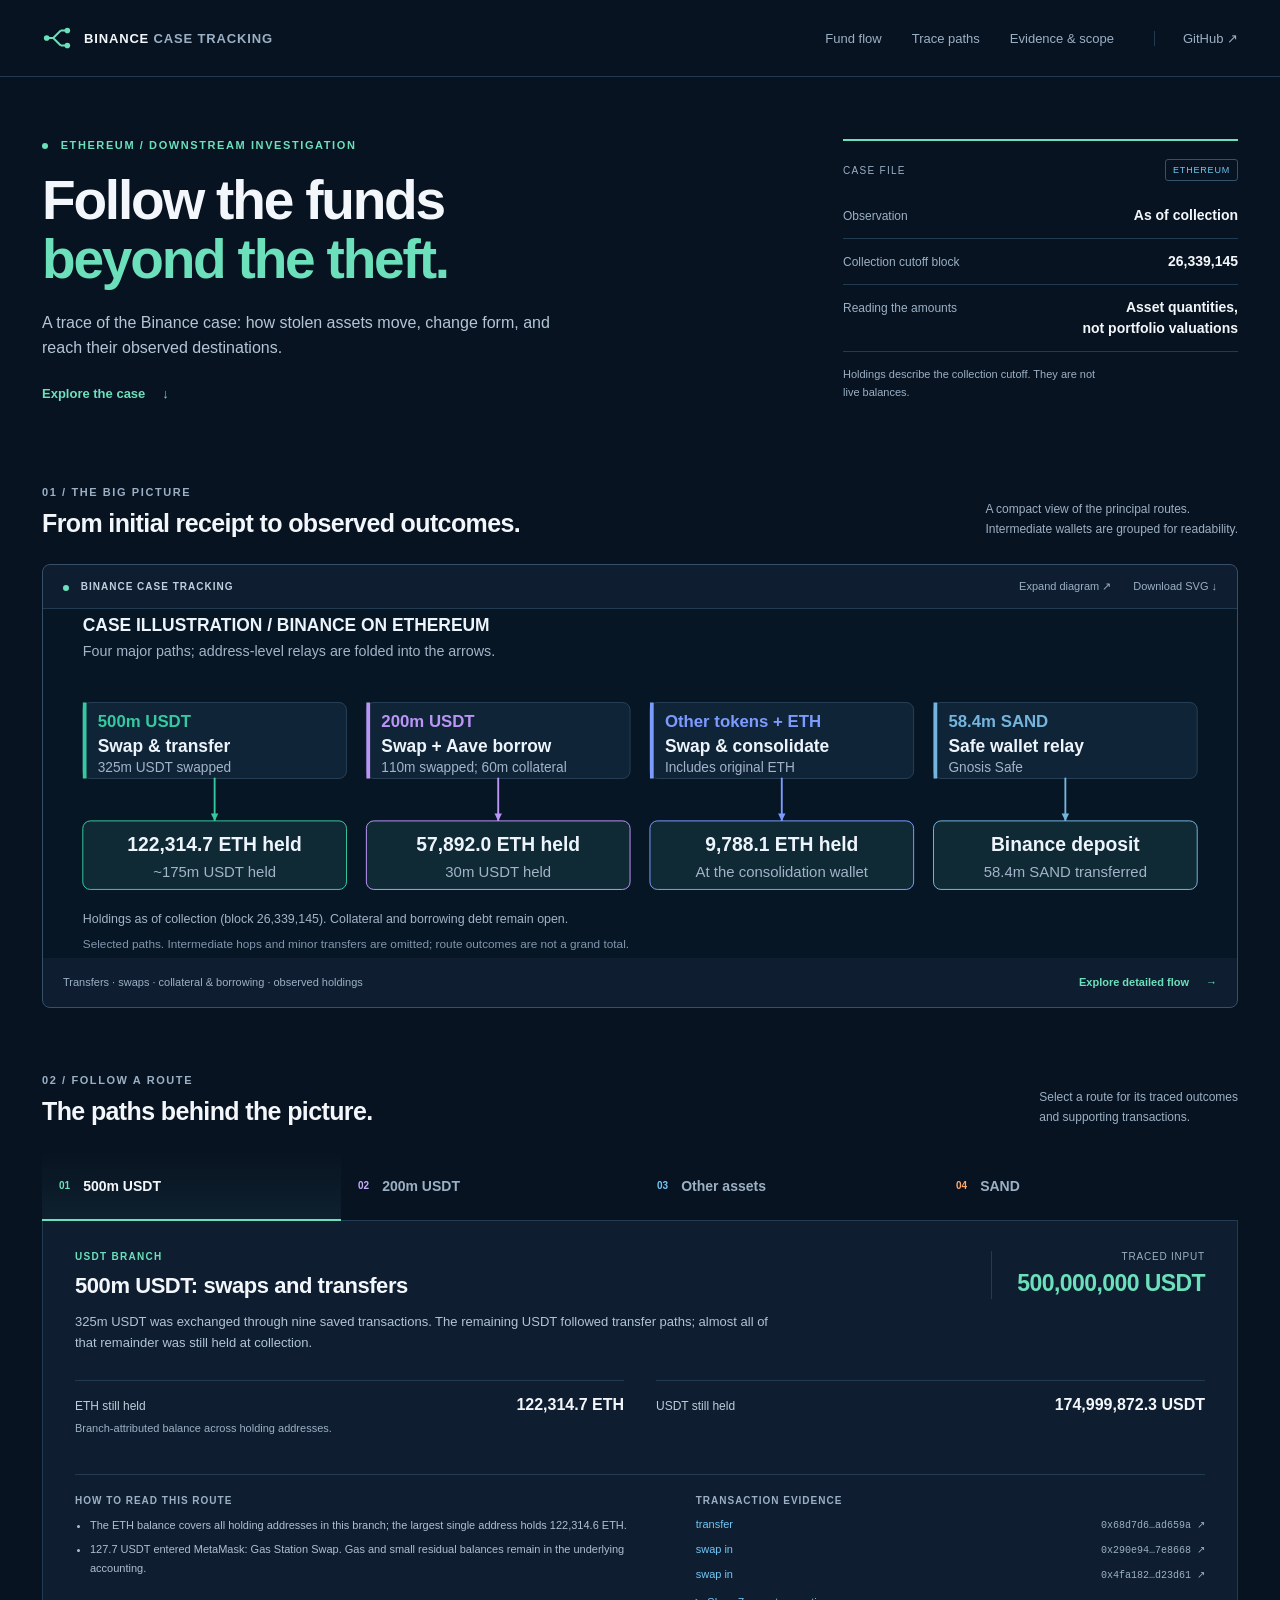
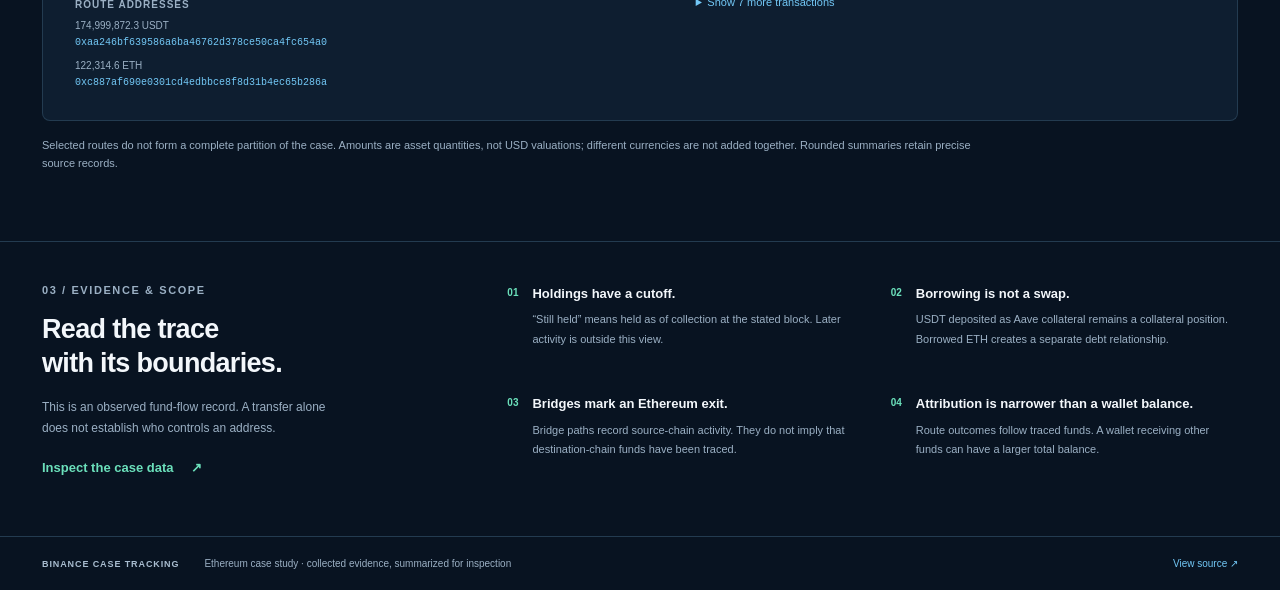
==== index.html @ 181ce3f8 "Publish Binance Ethereum case tracking website" ====
<!doctype html>
<html lang="en">
<head>
  <meta charset="utf-8">
  <meta name="viewport" content="width=device-width, initial-scale=1">
  <meta name="theme-color" content="#081321">
  <meta name="description" content="An Ethereum case study following stolen Binance assets through transfers, swaps, collateralized borrowing and observed endpoints.">
  <title>Binance Case Tracking · Ethereum</title>
  <link rel="stylesheet" href="./styles.css">
  <script src="./app.js" defer></script>
</head>
<body>
  <a class="skip-link" href="#flow">Skip to the fund flow</a>
  <header class="site-header">
    <div class="header-inner">
      <a class="brand" href="./" aria-label="Binance Case Tracking home">
        <svg viewBox="0 0 32 32" fill="none" aria-hidden="true"><path d="M5 16h7m8-8h7m-7 16h7M12 16l8-8m-8 8 8 8" stroke="currentColor" stroke-width="2"/><circle cx="5" cy="16" r="3" fill="currentColor"/><circle cx="27" cy="8" r="3" fill="currentColor"/><circle cx="27" cy="24" r="3" fill="currentColor"/></svg>
        <span>BINANCE <span class="brand-secondary">CASE TRACKING</span></span>
      </a>
      <nav aria-label="Main navigation"><a href="#flow">Fund flow</a><a href="#paths">Trace paths</a><a href="#scope">Evidence &amp; scope</a></nav>
      <a class="github-link" href="https://github.com/fuqishuang228/Binance_Case_Traking" target="_blank" rel="noopener noreferrer">GitHub <span aria-hidden="true">↗</span></a>
    </div>
  </header>

  <main>
    <section class="intro content-width" aria-labelledby="page-title">
      <div class="intro-copy">
        <p class="eyebrow"><span class="status-dot" aria-hidden="true"></span> ETHEREUM / DOWNSTREAM INVESTIGATION</p>
        <h1 id="page-title">Follow the funds<br><span>beyond the theft.</span></h1>
        <p class="intro-description">A trace of the Binance case: how stolen assets move, change form, and reach their observed destinations.</p>
        <a class="text-link" href="#flow">Explore the case <span aria-hidden="true">↓</span></a>
      </div>
      <aside class="case-meta" aria-label="Collection metadata">
        <div class="meta-heading"><span>CASE FILE</span><span class="chain-tag">ETHEREUM</span></div>
        <dl>
          <div><dt>Observation</dt><dd>As of collection</dd></div>
          <div><dt>Collection cutoff block</dt><dd id="snapshot-block">26,339,145</dd></div>
          <div><dt>Reading the amounts</dt><dd>Asset quantities, <br>not portfolio valuations</dd></div>
        </dl>
        <p>Holdings describe the collection cutoff. They are not live balances.</p>
      </aside>
    </section>

    <section class="flow-section content-width" id="flow" aria-labelledby="flow-title">
      <div class="section-heading">
        <div><p class="eyebrow">01 / THE BIG PICTURE</p><h2 id="flow-title">From initial receipt to observed outcomes.</h2></div>
        <p class="section-summary">A compact view of the principal routes. <br>Intermediate wallets are grouped for readability.</p>
      </div>
      <figure class="flow-figure">
        <div class="figure-toolbar"><span><span class="status-dot" aria-hidden="true"></span> BINANCE CASE TRACKING</span><div><button type="button" id="expand-flow">Expand diagram <span aria-hidden="true">↗</span></button><a href="./assets/case-flow.svg" download="binance-case-flow.svg">Download SVG <span aria-hidden="true">↓</span></a></div></div>
        <a class="diagram-link" href="./assets/case-flow.svg" target="_blank" rel="noopener noreferrer" aria-label="Open the fund-flow diagram at full size"><img id="case-diagram" src="./assets/case-flow.svg" alt="Compact Binance Ethereum fund flow. The four route details and observed outcomes are listed below."></a>
        <figcaption><span>Transfers · swaps · collateral &amp; borrowing · observed holdings<span class="mobile-diagram-hint">Scroll the diagram sideways, or expand it above.</span></span><a class="text-link" href="./full-flow.html">Explore detailed flow <span aria-hidden="true">→</span></a></figcaption>
      </figure>
    </section>

    <section class="paths-section content-width" id="paths" aria-labelledby="paths-title">
      <div class="section-heading"><div><p class="eyebrow">02 / FOLLOW A ROUTE</p><h2 id="paths-title">The paths behind the picture.</h2></div><p class="section-summary">Select a route for its traced outcomes <br>and supporting transactions.</p></div>
      <div class="route-tabs" role="tablist" aria-label="Fund-flow routes" id="route-tabs"></div>
      <div class="route-panel" id="route-panel" role="tabpanel" tabindex="0" aria-live="polite">
        <p class="loading-message">Loading the case record…</p>
      </div>
      <p class="quantity-note">Selected routes do not form a complete partition of the case. Amounts are asset quantities, not USD valuations; different currencies are not added together. Rounded summaries retain precise source records.</p>
    </section>

    <section class="scope-section content-width" id="scope" aria-labelledby="scope-title">
      <div class="scope-intro"><p class="eyebrow">03 / EVIDENCE &amp; SCOPE</p><h2 id="scope-title">Read the trace <br>with its boundaries.</h2><p>This is an observed fund-flow record. A transfer alone does not establish who controls an address.</p><a class="text-link" href="./assets/case-data.json" download="case-data.json">Inspect the case data <span aria-hidden="true">↗</span></a></div>
      <div class="scope-items">
        <article><span class="scope-number">01</span><div><h3>Holdings have a cutoff.</h3><p>“Still held” means held as of collection at the stated block. Later activity is outside this view.</p></div></article>
        <article><span class="scope-number">02</span><div><h3>Borrowing is not a swap.</h3><p>USDT deposited as Aave collateral remains a collateral position. Borrowed ETH creates a separate debt relationship.</p></div></article>
        <article><span class="scope-number">03</span><div><h3>Bridges mark an Ethereum exit.</h3><p>Bridge paths record source-chain activity. They do not imply that destination-chain funds have been traced.</p></div></article>
        <article><span class="scope-number">04</span><div><h3>Attribution is narrower than a wallet balance.</h3><p>Route outcomes follow traced funds. A wallet receiving other funds can have a larger total balance.</p></div></article>
      </div>
    </section>
  </main>

  <footer class="site-footer content-width"><span>BINANCE CASE TRACKING</span><p>Ethereum case study · collected evidence, summarized for inspection</p><a href="https://github.com/fuqishuang228/Binance_Case_Traking" target="_blank" rel="noopener noreferrer">View source <span aria-hidden="true">↗</span></a></footer>

  <dialog id="flow-dialog" aria-label="Expanded fund-flow diagram"><div class="dialog-toolbar"><span>BINANCE CASE TRACKING / ETHEREUM</span><button type="button" id="close-flow" aria-label="Close expanded diagram">Close <span aria-hidden="true">×</span></button></div><div class="dialog-image"><img src="./assets/case-flow.svg" alt="Expanded Binance Ethereum fund-flow diagram"></div><p>On a small screen, scroll horizontally to inspect the full diagram.</p></dialog>
</body>
</html>
---- styles.css ----
:root{color-scheme:dark;--bg:#081321;--surface:#0e1e30;--surface-soft:#102339;--line:#233b50;--text:#f3f7fb;--muted:#9bb0c4;--teal:#6be0bb;--cyan:#72c7f5;--orange:#ffa969;--purple:#c2aff8;--sans:Inter,"Segoe UI",Arial,sans-serif}*{box-sizing:border-box}html{scroll-behavior:smooth;scroll-padding-top:90px}body{margin:0;background:var(--bg);color:var(--text);font-family:var(--sans);font-size:16px;-webkit-font-smoothing:antialiased}button,a{-webkit-tap-highlight-color:transparent}a{color:inherit;text-decoration:none}button{font:inherit;cursor:pointer}a,button{touch-action:manipulation}button:focus-visible,a:focus-visible,[tabindex]:focus-visible{outline:2px solid var(--teal);outline-offset:5px}.content-width{max-width:1280px;margin-inline:auto;padding-inline:42px}.skip-link{position:fixed;z-index:100;top:12px;left:20px;padding:12px 20px;background:var(--teal);color:var(--bg);clip-path:inset(50%);width:1px;height:1px;overflow:hidden;white-space:nowrap}.skip-link:focus{clip-path:none;width:auto;height:auto;overflow:visible}.site-header{border-bottom:1px solid var(--line);background:var(--bg)}.header-inner{max-width:1440px;margin:auto;padding:23px 42px;display:flex;align-items:center;gap:40px}.brand{display:flex;align-items:center;gap:12px;font-size:13px;letter-spacing:.065em;font-weight:750;white-space:nowrap}.brand svg{width:30px;height:30px;color:var(--teal)}.brand-secondary{color:var(--muted);font-weight:550}.site-header nav{margin-left:auto;display:flex;gap:30px}.site-header nav a,.github-link{font-size:13px;color:var(--muted)}.site-header nav a:hover,.github-link:hover{color:var(--teal)}.github-link{padding-left:28px;border-left:1px solid var(--line)}.intro{display:grid;grid-template-columns:1.8fr 1fr;gap:90px;padding-top:62px;padding-bottom:58px;align-items:center}.eyebrow{margin:0 0 20px;font-size:11px;letter-spacing:.145em;font-weight:750;color:var(--muted)}.status-dot{display:inline-block;width:6px;height:6px;border-radius:50%;background:var(--teal);margin-right:8px;vertical-align:middle}.intro .eyebrow{color:var(--teal)}h1{font-size:clamp(38px,4.3vw,59px);line-height:1.08;letter-spacing:-.04em;font-weight:650;margin:0 0 20px}h1 span{color:var(--teal)}.intro-description{max-width:540px;font-size:16px;line-height:1.6;color:#b4c6d6;margin:0 0 23px}.text-link{font-size:13px;font-weight:650;display:inline-flex;gap:17px;align-items:center;color:var(--teal)}.text-link:hover{color:white}.case-meta{border-top:2px solid var(--teal);padding-top:18px}.meta-heading{display:flex;align-items:center;justify-content:space-between;gap:20px;font-size:10px;letter-spacing:.13em;color:var(--muted)}.chain-tag{border:1px solid #34536b;border-radius:3px;padding:5px 7px;font-size:9px;letter-spacing:.09em;color:var(--cyan)}.case-meta dl{margin:12px 0}.case-meta dl>div{display:flex;justify-content:space-between;gap:24px;align-items:baseline;padding:12px 0;border-bottom:1px solid var(--line)}.case-meta dt{font-size:12px;color:var(--muted)}.case-meta dd{font-size:14px;line-height:1.5;text-align:right;margin:0;font-weight:550}.case-meta>p{color:var(--muted);font-size:11px;line-height:1.6;margin:14px 0 0;max-width:270px}.flow-section{padding-top:26px}.section-heading{display:flex;justify-content:space-between;gap:35px;align-items:end;margin-bottom:25px}.section-heading .eyebrow{margin-bottom:10px}h2{font-weight:600;font-size:25px;line-height:1.25;letter-spacing:-.025em;margin:0}.section-summary{font-size:12px;color:var(--muted);line-height:1.65;margin:0;flex-shrink:0}.flow-figure{margin:0;border:1px solid #365068;border-radius:8px;overflow:hidden;background:var(--surface)}.figure-toolbar{display:flex;justify-content:space-between;align-items:center;gap:20px;padding:15px 20px;border-bottom:1px solid var(--line)}.figure-toolbar>span{font-size:10px;letter-spacing:.1em;color:#becfdd;font-weight:650}.figure-toolbar>div{display:flex;gap:22px}.figure-toolbar button,.figure-toolbar a{border:0;padding:0;background:none;font-size:11px;color:var(--muted)}.figure-toolbar button:hover,.figure-toolbar a:hover{color:var(--teal)}.diagram-link{display:block;background:#fff;cursor:zoom-in;line-height:0;overflow:auto}.diagram-link img{width:100%;height:auto;display:block;min-height:140px}.flow-figure figcaption{display:flex;justify-content:space-between;gap:22px;align-items:center;padding:16px 20px;font-size:11px;line-height:1.6;color:var(--muted)}.flow-figure figcaption .text-link{font-size:11px;white-space:nowrap}.mobile-diagram-hint{display:none}.paths-section{padding-top:66px}.route-tabs{display:grid;grid-template-columns:repeat(4,1fr);border-bottom:1px solid var(--line)}.route-tab{position:relative;display:flex;align-items:center;gap:13px;text-align:left;border:0;background:transparent;color:var(--muted);padding:18px 17px;font-size:14px;line-height:1.4;font-weight:600;min-height:68px}.route-tab::after{content:"";position:absolute;bottom:-1px;left:0;width:100%;height:2px;background:transparent}.route-tab[aria-selected=true]{color:var(--text);background:linear-gradient(0deg,#142e3b80,transparent)}.route-tab[aria-selected=true]::after{background:var(--route-color,var(--teal))}.route-tab:hover{background:#ffffff05}.route-tab .tab-number{font-size:10px;color:var(--route-color,var(--teal));font-weight:700}.route-panel{background:var(--surface);border:1px solid var(--line);border-top:0;border-radius:0 0 8px 8px;padding:30px 32px;min-height:270px}.route-topline{display:flex;justify-content:space-between;gap:30px;align-items:start;margin-bottom:26px}.route-kicker{color:var(--route-color,var(--teal));font-size:10px;letter-spacing:.13em;font-weight:700;text-transform:uppercase;margin:0 0 10px}.route-panel h3{font-size:22px;letter-spacing:-.02em;line-height:1.3;margin:0 0 10px;font-weight:600}.route-summary{font-size:13px;line-height:1.65;color:#b1c4d4;max-width:700px;margin:0}.route-input{text-align:right;min-width:145px;max-width:240px;padding-left:25px;border-left:1px solid var(--line)}.route-input span{display:block;font-size:10px;letter-spacing:.08em;color:var(--muted);text-transform:uppercase;margin-bottom:7px}.route-input strong{display:block;color:var(--route-color,var(--teal));font-size:23px;letter-spacing:-.025em;font-weight:600;line-height:1.3}.outcome-list{display:grid;grid-template-columns:repeat(2,minmax(0,1fr));gap:0 32px;margin-bottom:22px}.outcome{padding:15px 0;border-top:1px solid var(--line);display:grid;grid-template-columns:1fr auto;gap:6px 18px;align-items:baseline}.outcome-label{font-size:12px;color:#bdcddb}.outcome-value{font-size:16px;font-weight:600;color:var(--text);text-align:right}.outcome-note{font-size:11px;line-height:1.6;color:var(--muted);grid-column:1/-1;margin:0;max-width:420px}.route-bottom{display:grid;grid-template-columns:1.15fr 1fr;gap:35px;padding-top:20px;border-top:1px solid var(--line)}.route-bottom h4,.route-evidence>h4{font-size:10px;letter-spacing:.1em;text-transform:uppercase;font-weight:650;color:var(--muted);margin:0 0 10px}.route-notes{margin:0;padding-left:15px;font-size:11px;line-height:1.7;color:#aebfd0}.route-notes li+li{margin-top:5px}.transaction-list{display:flex;flex-direction:column;gap:8px}.transaction-link{font-size:11px;color:var(--cyan);display:flex;justify-content:space-between;gap:20px;align-items:baseline;line-height:1.5}.transaction-link:hover{color:white}.transaction-link code{font-size:10px;color:var(--muted);white-space:nowrap}.more-evidence>summary{font-size:11px;color:var(--cyan);cursor:pointer;padding:3px 0;line-height:1.6}.more-evidence[open]>summary{margin-bottom:10px}.more-evidence>summary:hover{color:white}.route-addresses{margin-top:21px}.address-list{display:flex;flex-direction:column;gap:10px}.address-link{display:flex;flex-direction:column;gap:4px;align-items:start}.address-link span{font-size:10px;color:var(--muted)}.address-link code{font-size:10px;line-height:1.5;color:var(--cyan);overflow-wrap:anywhere}.address-link:hover code{color:white}.evidence-empty{font-size:11px;color:var(--muted);margin:0;line-height:1.6}.quantity-note{font-size:11px;color:var(--muted);line-height:1.7;margin:15px 0 0;max-width:950px}.loading-message{color:var(--muted);font-size:13px;line-height:1.7}.error-message{border-left:2px solid var(--orange);padding-left:16px}.scope-section{display:grid;grid-template-columns:.8fr 1.6fr;gap:100px;margin-top:68px;padding-top:42px;padding-bottom:60px;border-top:1px solid var(--line)}.scope-intro .eyebrow{margin-bottom:17px}.scope-intro h2{font-size:27px}.scope-intro>p:not(.eyebrow){font-size:12px;line-height:1.7;color:var(--muted);margin:17px 0 20px;max-width:310px}.scope-items{display:grid;grid-template-columns:1fr 1fr;gap:28px 36px}.scope-items article{display:flex;gap:14px;align-items:start}.scope-number{color:var(--teal);font-size:10px;line-height:1.7;font-weight:650}.scope-items h3{font-size:13px;line-height:1.5;margin:0 0 7px;font-weight:600}.scope-items p{font-size:11px;line-height:1.8;color:var(--muted);margin:0}.site-footer{display:flex;align-items:center;gap:25px;padding-block:21px;border-top:1px solid var(--line)}.site-footer>span{font-size:9px;letter-spacing:.1em;color:#a9bdd0;font-weight:650}.site-footer p{font-size:10px;color:var(--muted);margin:0}.site-footer>a{font-size:10px;color:var(--cyan);margin-left:auto;white-space:nowrap}dialog{max-width:none;max-height:none;width:calc(100vw - 36px);height:calc(100vh - 36px);padding:0;border:1px solid #3d5c73;border-radius:8px;background:var(--bg);color:var(--text)}dialog::backdrop{background:#02070de8;backdrop-filter:blur(5px)}.dialog-toolbar{height:56px;padding:0 22px;display:flex;justify-content:space-between;align-items:center;border-bottom:1px solid var(--line);gap:20px}.dialog-toolbar>span{font-size:10px;letter-spacing:.1em;color:var(--muted)}.dialog-toolbar button{background:none;border:1px solid var(--line);color:var(--text);border-radius:4px;padding:6px 12px;font-size:12px}.dialog-image{height:calc(100% - 96px);overflow:auto;background:white;display:flex;align-items:center}.dialog-image img{display:block;width:100%;height:auto;min-width:900px;max-height:none;margin:auto}dialog>p{font-size:10px;color:var(--muted);margin:12px 22px}.body-dialog-open{overflow:hidden}@media(min-width:1500px){.content-width{max-width:1330px}.intro{padding-top:72px;padding-bottom:66px}}@media(max-width:1000px){.header-inner{padding-inline:28px;gap:22px}.site-header nav{gap:20px}.brand{font-size:11px;gap:8px}.brand svg{width:26px}.github-link{padding-left:20px}.content-width{padding-inline:28px}.intro{gap:48px;padding-top:45px;padding-bottom:44px;grid-template-columns:1.5fr 1fr}.intro-description{font-size:14px}h1{font-size:45px}.route-tab{padding-inline:10px;font-size:12px;gap:8px}.route-panel{padding:26px}.scope-section{gap:50px;grid-template-columns:.8fr 1.5fr}.scope-items{gap:25px}.section-heading{gap:25px}h2{font-size:23px}.section-summary{font-size:11px}.outcome-value{font-size:14px}}@media(max-width:700px){html{scroll-padding-top:25px}.content-width{padding-inline:20px}.header-inner{padding:17px 20px;gap:12px}.brand{font-size:10px;gap:8px;letter-spacing:.035em}.brand svg{width:24px;height:24px}.site-header nav{display:none}.github-link{margin-left:auto;padding-left:14px;font-size:11px}.intro{grid-template-columns:1fr;gap:30px;padding-top:35px;padding-bottom:36px}.intro .eyebrow{font-size:9px;letter-spacing:.115em;margin-bottom:18px}h1{font-size:43px;line-height:1.1;margin-bottom:16px}.intro-description{font-size:14px;max-width:490px}.intro-copy>.text-link{font-size:12px}.case-meta{padding-top:14px}.case-meta dl{display:grid;grid-template-columns:1fr 1fr;gap:0 24px}.case-meta dl>div{display:block;padding:11px 0}.case-meta dl>div:last-child{grid-column:1/-1;display:flex;align-items:center;gap:20px}.case-meta dt{font-size:10px;margin-bottom:6px}.case-meta dd{text-align:left;font-size:12px}.case-meta dd br{display:none}.case-meta>p{max-width:none;margin-top:8px;font-size:10px}.meta-heading{font-size:9px}.section-heading{display:block;margin-bottom:20px}.section-heading .eyebrow{font-size:9px}.section-heading h2{font-size:22px}.section-summary{font-size:11px;margin-top:11px}.section-summary br{display:none}.flow-section{padding-top:8px}.figure-toolbar{padding:12px 12px;gap:10px;align-items:start}.figure-toolbar>span{font-size:8px;line-height:1.8;white-space:nowrap}.figure-toolbar>span .status-dot{width:4px;height:4px;margin-right:4px}.figure-toolbar>div{gap:10px;flex-wrap:wrap;justify-content:end}.figure-toolbar button,.figure-toolbar a{font-size:9px;white-space:nowrap}.diagram-link img{min-width:640px;min-height:140px}.flow-figure figcaption{display:block;padding:13px 12px;font-size:9px}.flow-figure figcaption>.text-link{margin-top:7px;display:flex;justify-content:space-between;font-size:10px}.mobile-diagram-hint{display:block;margin-top:5px;color:#b9cad8}.paths-section{padding-top:40px}.route-tabs{grid-template-columns:1fr 1fr;border-bottom:0;gap:1px;background:var(--line);border:1px solid var(--line);border-radius:5px 5px 0 0;overflow:hidden}.route-tab{min-height:55px;background:var(--bg);padding:12px;font-size:11px}.route-tab[aria-selected=true]{background:#163444}.route-tab::after{display:none}.route-tab .tab-number{font-size:9px}.route-panel{padding:23px 18px;min-height:0}.route-topline{display:block;margin-bottom:20px}.route-kicker{font-size:9px}.route-panel h3{font-size:20px;margin-bottom:10px}.route-summary{font-size:12px}.route-input{display:flex;align-items:baseline;justify-content:space-between;text-align:left;max-width:none;padding:14px 0 0;margin-top:18px;border-left:0;border-top:1px solid var(--line);gap:15px}.route-input span{font-size:9px;margin:0}.route-input strong{font-size:19px;text-align:right}.outcome-list{grid-template-columns:1fr;margin-bottom:18px}.outcome{padding:13px 0;gap:7px 15px}.outcome-label{font-size:11px}.outcome-value{font-size:14px}.outcome-note{font-size:10px}.route-bottom{grid-template-columns:1fr;gap:20px;padding-top:18px}.route-bottom h4{font-size:9px}.route-notes{font-size:10px}.transaction-link{font-size:10px;gap:10px}.transaction-link code{font-size:9px}.more-evidence>summary{font-size:10px}.address-link code{font-size:9px}.address-link span{font-size:9px}.quantity-note{font-size:10px}.scope-section{grid-template-columns:1fr;gap:28px;margin-top:42px;padding-top:30px;padding-bottom:35px}.scope-intro h2{font-size:25px}.scope-intro h2 br{display:none}.scope-intro .eyebrow{font-size:9px;margin-bottom:12px}.scope-intro>p:not(.eyebrow){font-size:11px;max-width:none;margin:13px 0}.scope-intro .text-link{font-size:11px}.scope-items{grid-template-columns:1fr;gap:22px}.scope-items h3{font-size:12px}.scope-items p{font-size:10px}.site-footer{flex-wrap:wrap;gap:10px 20px;padding-block:20px}.site-footer>span{font-size:8px}.site-footer p{order:3;font-size:9px;width:100%}.site-footer>a{font-size:9px}dialog{width:calc(100vw - 16px);height:calc(100dvh - 16px)}.dialog-toolbar{height:50px;padding-inline:12px}.dialog-toolbar>span{font-size:8px;letter-spacing:.04em}.dialog-toolbar button{font-size:10px}.dialog-image{height:calc(100% - 95px)}dialog>p{font-size:9px;line-height:1.6;margin:10px 12px}}@media(prefers-reduced-motion:reduce){html{scroll-behavior:auto}*{animation:none!important;transition:none!important}}
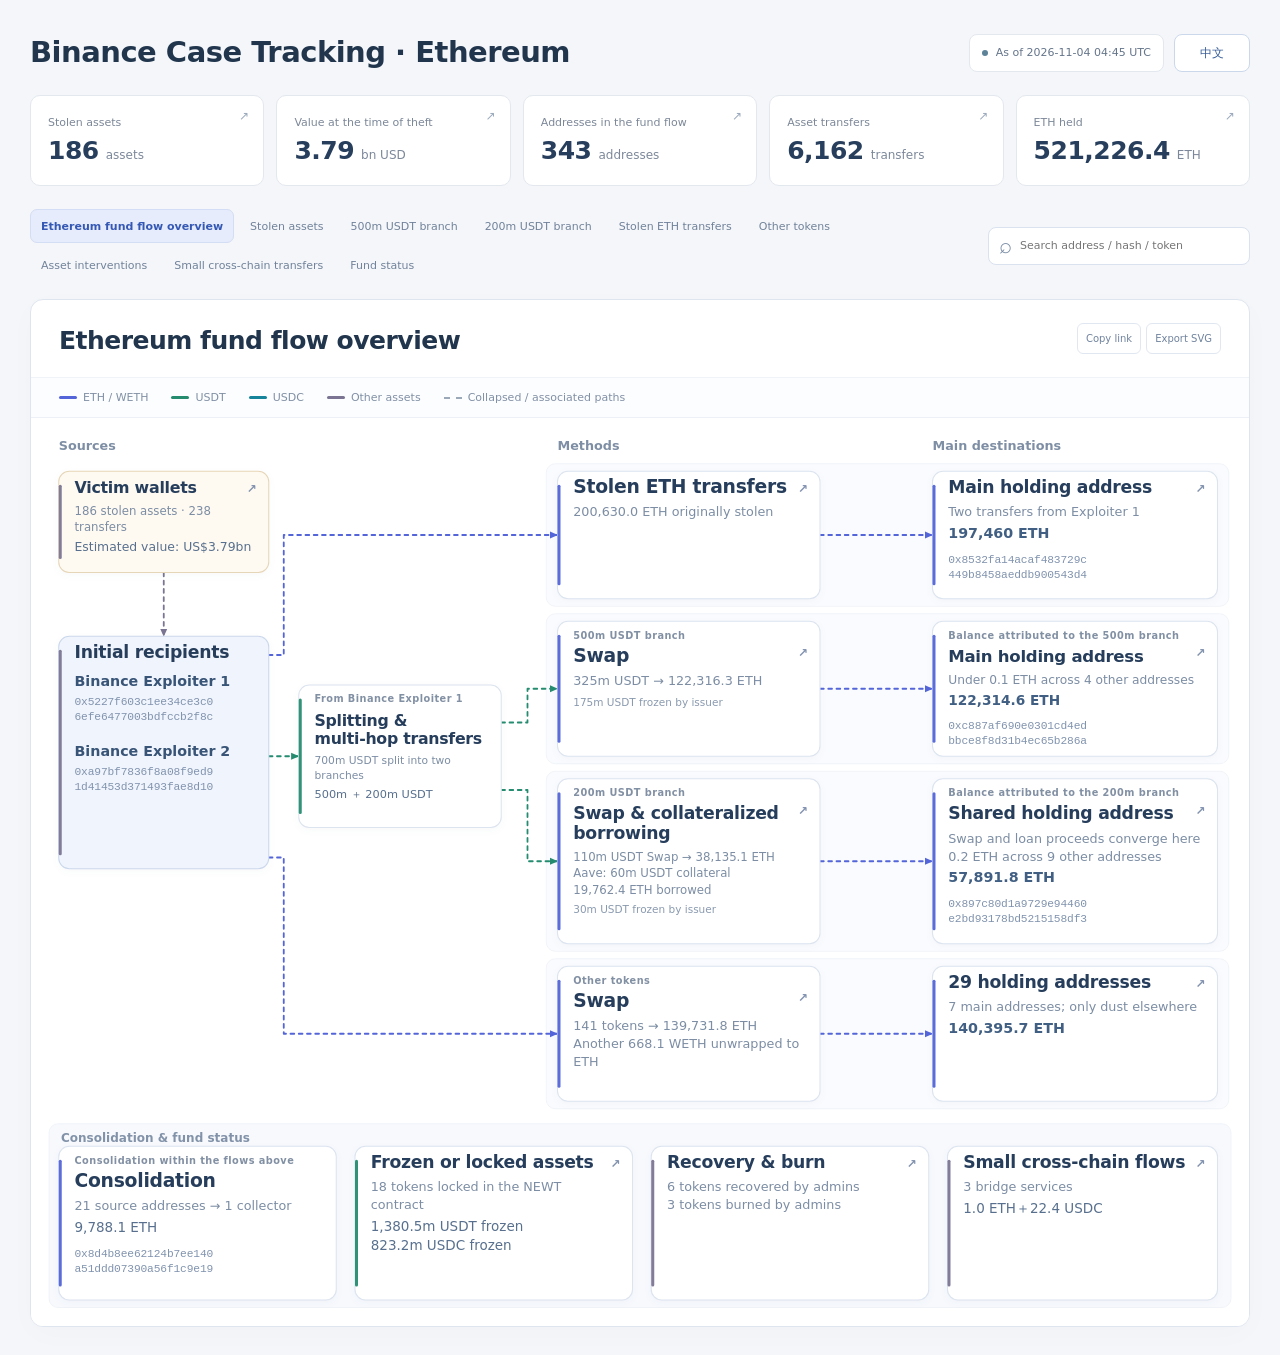
==== commit bc95f497: "Publish bilingual Ethereum case tracking website" ====
--- a/index.html
+++ b/index.html
@@ -3,78 +3,963 @@
 <head>
   <meta charset="utf-8">
   <meta name="viewport" content="width=device-width, initial-scale=1">
-  <meta name="theme-color" content="#081321">
-  <meta name="description" content="An Ethereum case study following stolen Binance assets through transfers, swaps, collateralized borrowing and observed endpoints.">
-  <title>Binance Case Tracking · Ethereum</title>
-  <link rel="stylesheet" href="./styles.css">
-  <script src="./app.js" defer></script>
+  <meta name="color-scheme" content="light">
+  <title>Binance · Ethereum fund flow</title>
+  <style>:root{font-family:Inter,"Noto Sans SC","Microsoft YaHei",system-ui,Arial,sans-serif;font-synthesis:none;color:#21364d;background:#f4f6f9;--muted:#718096;--line:#e3e8ef;--blue:#365ded;--eth:#5365d9;--usdt:#258c70;--usdc:#16849b;--other:#7b7593;--admin:#ac7840;--paper:#fff}*{box-sizing:border-box}body{margin:0}button,input{font:inherit}button,a,input,summary{outline-offset:4px}button:focus-visible,a:focus-visible,input:focus-visible,summary:focus-visible,[tabindex]:focus-visible{outline:3px solid #829ff3}button{cursor:pointer}button:disabled{cursor:default;opacity:.5}a{color:#355cb3;text-decoration:none}a:hover{text-decoration:underline}button,a{-webkit-tap-highlight-color:transparent}[hidden]{display:none!important}.skip-link{position:fixed;top:-70px;left:16px;z-index:100;background:#fff;border:2px solid var(--blue);padding:12px 18px;border-radius:8px}.skip-link:focus{top:12px}.page-header,main,.metrics,.page-footer{max-width:1670px;margin-left:auto;margin-right:auto}.page-header{display:flex;align-items:center;justify-content:space-between;gap:24px;padding:34px 30px 23px}.eyebrow{font-size:10px;font-weight:750;letter-spacing:1.8px;color:#78869b;margin:0 0 8px}.header-copy>.eyebrow{display:flex;align-items:center;gap:8px}.eth-mark{display:inline-block;background:#6674cf;width:8px;height:12px;clip-path:polygon(50% 0,100% 55%,50% 100%,0 55%)}h1{font-size:29px;line-height:1.3;margin:0;letter-spacing:-.5px;font-weight:750}.page-subtitle{font-size:13px;line-height:1.7;color:var(--muted);margin:9px 0 0;max-width:860px}.snapshot-pill{display:flex;align-items:center;gap:8px;flex-shrink:0;font-size:11px;background:#fff;border:1px solid var(--line);padding:9px 12px;border-radius:8px;color:#65758b;line-height:1.6}.snapshot-dot{width:6px;height:6px;background:#5c8398;flex:0 0 6px;border-radius:50%}.metrics{display:grid;grid-template-columns:repeat(4,minmax(0,1fr));gap:12px;padding:0 30px 23px}.metric-card{border:1px solid var(--line);background:var(--paper);border-radius:10px;padding:15px 17px;text-align:left;color:inherit;min-height:91px;display:block;width:100%;position:relative}.metric-card:hover{border-color:#bdcae2;box-shadow:0 3px 12px #1d32530a}.metric-title{font-size:11px;color:#7c8798;display:block;margin-bottom:8px}.metric-value{font-size:25px;font-weight:750;letter-spacing:-.5px;color:#273e5c;line-height:1.15;overflow-wrap:anywhere}.metric-unit{font-size:12px;font-weight:500;letter-spacing:0;color:#7c889a;margin-left:7px}.metric-arrow{position:absolute;right:14px;top:13px;font-size:12px;color:#9ba9bd}main{padding:0 30px}.explore-bar{display:flex;gap:20px;align-items:center;justify-content:space-between;margin-bottom:17px}.explore-navigation{display:flex;align-items:center;gap:12px;min-width:0;flex:1}.view-tabs{display:flex;gap:5px;flex-wrap:wrap;min-width:0}.view-tab,.back-button{border:1px solid transparent;background:transparent;padding:8px 10px;border-radius:7px;font-size:11px;color:#71829a;white-space:nowrap;min-height:34px}.view-tab:hover,.back-button:hover{color:#365b9d;background:#e8eef8}.view-tab[aria-current=page]{color:#3458b4;background:#e6ecfb;border-color:#d3ddf3;font-weight:650}.back-button{background:#fff;border-color:var(--line);color:#526d97;flex-shrink:0}.search-wrap{position:relative;flex:0 0 262px}.search-wrap>label{position:absolute;width:1px;height:1px;clip-path:inset(50%);overflow:hidden}.search-field{display:flex;align-items:center;border:1px solid #dae2ef;background:#fff;border-radius:8px;padding:0 10px;gap:8px;min-height:38px}.search-field>span{font-size:22px;color:#7a8ca5;line-height:1}.search-field input{border:0;background:transparent;width:100%;min-width:0;font-size:11px;color:#395371;padding:10px 0}.search-field input:focus{outline:none}.search-field:focus-within{border-color:#9db4e7;outline:2px solid #9db4e742}.search-field button{padding:0;background:none;border:0;color:#8a99ae;font-size:21px}.search-results{position:absolute;right:0;top:calc(100% + 8px);z-index:10;width:min(440px,calc(100vw - 30px));max-height:440px;overflow:auto;border-radius:10px;border:1px solid #dce4ef;background:#fff;box-shadow:0 12px 35px #263c5d21}.search-result{display:block;text-align:left;width:100%;background:#fff;color:#3d526f;border:0;border-bottom:1px solid #edf1f6;padding:12px 14px}.search-result:last-child{border-bottom:0}.search-result:hover{background:#f5f8fd}.search-result strong{font-size:12px;font-weight:650;display:block;line-height:1.6}.search-result small{font-size:10px;color:#8a98aa;line-height:1.6;overflow-wrap:anywhere;display:block;margin-top:3px}.search-empty{font-size:12px;color:#7d8da3;padding:18px;line-height:1.7}.workspace{display:grid;grid-template-columns:minmax(0,1fr) 350px;gap:18px;align-items:start}.map-panel{border:1px solid #dfe5ef;border-radius:13px;background:#fff;overflow:hidden;min-width:0;box-shadow:0 3px 14px #18334b04}.view-heading{display:flex;justify-content:space-between;gap:18px;align-items:flex-start;padding:22px 23px 16px}.view-heading h2{font-size:20px;line-height:1.4;margin:0;font-weight:720;letter-spacing:-.3px}.view-heading p:last-child:not(.eyebrow){font-size:12px;color:#7b8b9f;line-height:1.7;margin:7px 0 0;max-width:790px}.view-heading .eyebrow{font-size:9px;margin-bottom:6px}.view-actions{display:flex;gap:5px;flex-shrink:0;flex-wrap:wrap;justify-content:flex-end}.quiet-button{color:#70839e;background:#fff;border:1px solid #e1e7f0;font-size:10px;padding:7px 8px;border-radius:6px;min-height:31px;white-space:nowrap}.quiet-button:hover{border-color:#abc0e3;background:#f5f8fc}.legend{display:flex;gap:13px 18px;flex-wrap:wrap;align-items:center;padding:11px 23px;border-top:1px solid #f0f3f8;border-bottom:1px solid #edf0f6;background:#fcfdff;color:#8190a5;font-size:10px;line-height:1.4}.legend>span{display:flex;align-items:center;gap:6px}.legend i{height:3px;width:18px;display:block;background:#a1a7b3;border-radius:3px}.legend .asset-eth{background:var(--eth)}.legend .asset-usdt{background:var(--usdt)}.legend .asset-usdc{background:var(--usdc)}.legend .asset-other{background:var(--other)}.legend .relation-key{height:0;border-top:2px dashed #9ba8b8;background:transparent;border-radius:0}.legend-help{margin-left:auto;color:#99a5b5;font-size:9px}.svg-container{width:100%;background:#fff;overflow:hidden;padding:8px 0}#case-map{width:100%;height:auto;display:block;user-select:none;overflow:visible}.map-node{cursor:pointer}.node-card{fill:#fff;stroke:#dce3ed;stroke-width:1.3;filter:drop-shadow(0 2px 4px #1c35550a)}.map-node:hover .node-card,.map-node.selected .node-card{stroke:#8099d5;stroke-width:2.5}.map-node:focus-visible{outline:none}.map-node:focus-visible .node-card{stroke:#2d5bc8;stroke-width:3.5}.map-node.is-source .node-card{fill:#fffaf1;stroke:#e6d6b8}.map-node.is-attacker .node-card{fill:#f0f4fc;stroke:#cbd8ec}.map-node.is-frozen .node-card{fill:#f4f8fc;stroke:#cad9e7}.map-node.is-lending .node-card{fill:#f9f6fe;stroke:#ded3f1}.node-accent{stroke:none}.node-title{fill:#2b425f;font-size:19px;font-weight:700}.node-subtitle{fill:#8392a6;font-size:16px}.node-money{fill:#4a6584;font-size:16px;font-weight:600}.node-badge-bg{fill:#eff3f9}.node-badge{fill:#72849f;font-size:15px;font-weight:550}.node-branch-icon{fill:#8192af;font-size:16px;font-weight:700}.map-edge{cursor:pointer}.edge-line{fill:none;stroke:#9baac0;stroke-width:2.2;stroke-linejoin:round;stroke-linecap:round}.edge-hit{fill:none;stroke:transparent;stroke-width:20px}.edge-label{font-size:17px;fill:#60748d;font-weight:550;paint-order:stroke;stroke:#fff;stroke-width:7px;stroke-linejoin:round}.map-edge:hover .edge-line,.map-edge.selected .edge-line{stroke-width:4}.map-edge:focus-visible{outline:none}.map-edge:focus-visible .edge-line{stroke:#2d5bc8!important;stroke-width:4}.map-edge.selected .edge-label{fill:#294a79}.map-edge.relation .edge-line{stroke-dasharray:6 5}.map-footnote{display:flex;gap:9px;padding:12px 20px;background:#fbfcfe;border-top:1px solid #edf0f6;align-items:flex-start;color:#8b98aa;font-size:10px;line-height:1.8}.map-footnote p{margin:0}.footnote-mark{border:1px solid #b8c4d4;color:#9aa9bd;width:13px;height:13px;display:inline-flex;justify-content:center;align-items:center;flex:0 0 13px;border-radius:50%;font-size:9px;line-height:1;margin-top:3px}.inspector{background:#fff;border:1px solid #dfe5ef;border-radius:12px;position:sticky;top:18px;max-height:calc(100vh - 36px);min-width:0;display:flex;flex-direction:column;overflow:hidden;box-shadow:0 3px 14px #18334b04}.inspector-header{display:flex;justify-content:space-between;align-items:center;gap:10px;padding:15px 17px;background:#fcfdff;border-bottom:1px solid #edf0f6;color:#7b8ba2;font-size:11px;flex-shrink:0;min-height:49px}.inspector-header button{border:0;background:transparent;font-size:23px;line-height:1;color:#8596ae;padding:0 3px;min-width:24px}.inspector-header button:hover{color:#244e9f}#detail-content{overflow:auto;padding:20px 18px;overscroll-behavior:contain}.inspector-placeholder{padding:25px 7px 35px;text-align:center;color:#8b9bb0}.placeholder-icon{width:48px;height:48px;display:flex;align-items:center;justify-content:center;margin:0 auto 18px;border-radius:14px;background:#eef3fb;color:#8ca4ca;font-size:28px}.inspector-placeholder h2{font-size:16px;font-weight:650;color:#607996;line-height:1.5;margin:0 0 10px}.inspector-placeholder p{font-size:12px;line-height:1.9;margin:0}.inspector-placeholder .placeholder-hint{font-size:11px;color:#a2adbd;margin-top:16px}.detail-eyebrow{font-size:9px;color:#9aa7ba;font-weight:650;letter-spacing:1px;margin:0 0 8px}.detail-title{font-size:20px;line-height:1.45;color:#2e4867;margin:0 0 12px;letter-spacing:-.25px}.detail-summary{font-size:12px;line-height:1.9;color:#74859d;margin:0 0 15px;overflow-wrap:anywhere}.detail-note{background:#f5f8fc;border-left:2px solid #cad8ed;padding:9px 11px;font-size:11px;line-height:1.8;color:#7f8ea3;margin:10px 0;overflow-wrap:anywhere}.detail-subhead{font-size:11px;color:#7c8fa8;line-height:1.65;margin:22px 0 9px;font-weight:650}.detail-money{display:flex;justify-content:space-between;align-items:baseline;gap:8px;padding:10px 0;border-bottom:1px solid #edf1f6;color:#395777;font-size:16px;line-height:1.5;font-weight:650;overflow-wrap:anywhere}.detail-money small{font-size:11px;font-weight:500;color:#8b9bb1;flex-shrink:0}.detail-basis{font-size:10px;line-height:1.7;color:#91a0b3;margin:4px 0 7px}.branch-button{display:block;width:100%;text-align:left;padding:11px 12px;border:1px solid #cddbf5;border-radius:7px;background:#f0f5ff;color:#3f68ac;font-size:12px;line-height:1.6;margin:9px 0;font-weight:600}.branch-button:hover{background:#e8effc;border-color:#9eb6e3}.detail-action-row{display:flex;gap:7px;flex-wrap:wrap;margin:12px 0}.detail-action-row button{font-size:10px;color:#6d86a7;border:1px solid #dce5f1;background:#fff;padding:7px 9px;border-radius:6px}.exact-values{font-size:11px;color:#7890ae;margin:12px 0;border:1px solid #e2e9f3;border-radius:7px;padding:10px}.exact-values summary{cursor:pointer;font-size:10px;line-height:1.6;color:#7c8fac}.exact-row{padding:10px 0;border-bottom:1px solid #edf1f6;font-size:10px;line-height:1.7;color:#788da9;overflow-wrap:anywhere}.exact-row:last-child{border-bottom:0}.exact-row code{display:block;color:#536d91;font-size:10px;margin-bottom:4px;overflow-wrap:anywhere;white-space:normal}.exact-row button{font-size:9px;color:#7790b1;background:#f7f9fc;border:1px solid #dce5f1;border-radius:4px;padding:3px 7px;cursor:pointer;margin-top:5px}.evidence-card{border:1px solid #e2e9f2;border-radius:7px;background:#fcfdff;margin:9px 0;padding:10px}.evidence-label{font-size:10px;color:#8394ad;line-height:1.6;margin:0 0 5px}.mono-link,.mono{font-family:ui-monospace,SFMono-Regular,Consolas,monospace;overflow-wrap:anywhere;word-break:break-all;font-size:10px;line-height:1.8;display:block}.evidence-copy{font-size:9px;padding:3px 7px;border:1px solid #dce5f1;border-radius:4px;background:#fff;color:#7b92b0;margin-top:7px}.evidence-copy:hover{border-color:#9cb6df}.evidence-section{padding-top:2px}.evidence-list{margin:0}.event-card{border:1px solid #e3e9f2;border-radius:7px;padding:11px;margin:9px 0;font-size:11px;color:#6e839f;line-height:1.8}.event-card>strong{font-size:12px;display:block;color:#4d698d;margin-bottom:5px}.event-route{margin:7px 0}.event-route span{font-size:10px;color:#a0afc2;display:block;margin:1px 0}.event-meta{font-size:9px;color:#91a0b6;margin-top:7px;overflow-wrap:anywhere}.load-more{display:block;width:100%;border:1px solid #dce5f1;background:#f7faff;color:#6f89ad;border-radius:7px;padding:9px 11px;font-size:11px;margin:11px 0}.detail-info-row{font-size:11px;line-height:1.8;padding:9px 0;border-bottom:1px solid #edf1f6;overflow-wrap:anywhere}.detail-info-row strong{display:block;color:#7890ad;font-size:10px;font-weight:500;margin-bottom:3px}.detail-info-row>span{color:#4f6c91}.detail-extra-link{display:block;font-size:11px;line-height:1.8;margin:8px 0}.mobile-map{display:none}.page-footer{padding:20px 30px 28px;color:#9aa7b8;font-size:10px;line-height:1.8}.page-footer>p{margin:11px 0 0}.page-footer details{border-top:1px solid #dfe6f0;padding-top:14px}.page-footer summary{font-size:11px;cursor:pointer;color:#8294ad}.source-item{margin:11px 0;padding:9px 12px;border:1px solid #e2e8f1;background:#f9fbfd;border-radius:6px;overflow-wrap:anywhere}.source-item strong{font-size:11px;font-weight:600;color:#748aa7;display:block}.source-item code{display:block;font-size:9px;color:#9aa8bc;margin-top:4px;overflow-wrap:anywhere;white-space:normal}.source-note{font-size:10px;line-height:1.8;color:#8c9bb0;margin:10px 0}.announcement{position:fixed;left:50%;bottom:24px;transform:translate(-50%,20px);background:#2a405c;color:#fff;border-radius:8px;padding:10px 17px;font-size:12px;box-shadow:0 4px 20px #18334b30;opacity:0;pointer-events:none;transition:opacity .15s,transform .15s;z-index:30;max-width:calc(100vw - 30px);line-height:1.6}.announcement.visible{opacity:1;transform:translate(-50%,0)}
+@media(min-width:1750px){.page-header,main,.metrics,.page-footer{max-width:1740px}.workspace{grid-template-columns:minmax(0,1fr) 350px}}
+@media(max-width:1199px){.page-header{align-items:flex-start}.snapshot-pill{max-width:220px}.workspace{grid-template-columns:minmax(0,1fr)}.inspector{position:static;max-height:none}.inspector-placeholder{padding:18px}.inspector-placeholder .placeholder-icon{display:none}#detail-content{max-height:700px}.view-tabs{gap:2px}.explore-bar{align-items:flex-start}.explore-navigation{display:block}.back-button{margin-bottom:7px}.search-wrap{margin-top:0}.view-heading h2{font-size:21px}}
+@media(max-width:760px){.page-header{padding:23px 17px 17px;display:block}h1{font-size:25px}.page-subtitle{font-size:12px}.snapshot-pill{display:inline-flex;margin-top:13px;max-width:none;font-size:10px;padding:7px 9px}.metrics{padding:0 17px 17px;grid-template-columns:repeat(2,minmax(0,1fr));gap:8px}.metric-card{padding:12px;min-height:83px}.metric-title{font-size:10px;margin-bottom:8px}.metric-value{font-size:22px}.metric-unit{font-size:10px;margin-left:4px}main{padding:0 12px}.explore-bar{display:block;margin-bottom:12px}.explore-navigation{display:flex;gap:7px;align-items:flex-start;margin-bottom:10px}.back-button{font-size:10px;margin:0;padding:8px}.view-tabs{flex-wrap:nowrap;overflow-x:auto;padding-bottom:4px;flex:1;scrollbar-width:thin}.view-tab{padding:8px 9px;font-size:10px}.search-wrap{width:100%;margin-top:0}.search-results{width:100%;max-height:350px}.search-field{min-height:42px}.search-field input{font-size:12px}.workspace{gap:13px}.map-panel{border-radius:10px}.view-heading{padding:17px 15px 13px;gap:9px;flex-wrap:wrap}.view-heading h2{font-size:20px}.view-heading p:last-child:not(.eyebrow){font-size:11px}.view-actions{justify-content:flex-start;width:100%;margin-top:3px}.quiet-button{font-size:10px;min-height:34px}.legend{padding:10px 15px;gap:9px 12px;font-size:9px}.legend-help{margin-left:0;flex-basis:100%;font-size:9px}.svg-container{display:none}.mobile-map{display:block;padding:14px}.mobile-section-label{font-size:10px;font-weight:650;letter-spacing:.8px;color:#8c9bb0;margin:0 0 10px}.mobile-node{display:block;width:100%;text-align:left;border:1px solid #dce5f1;background:#fff;border-left:3px solid #99a9c1;border-radius:8px;padding:13px 14px;margin:9px 0;color:#3b5374}.mobile-node:hover,.mobile-node.selected{background:#f6f9fe;border-color:#a3b8dc}.mobile-node strong{font-size:15px;line-height:1.5;display:block;color:#334f73;font-weight:650}.mobile-node small{font-size:11px;line-height:1.7;color:#8b9bb1;display:block;margin:4px 0 0}.mobile-node .mobile-amount{font-size:13px;font-weight:600;line-height:1.6;color:#5f7796;margin-top:7px}.mobile-badges{display:flex;flex-wrap:wrap;gap:4px;margin-top:7px}.mobile-badges span{font-size:9px;padding:3px 5px;background:#eef3fb;border-radius:4px;color:#7a8fae}.mobile-route{display:block;width:100%;text-align:left;border:1px solid #e2e8f2;border-radius:7px;padding:11px 12px;background:#fbfcff;color:#6b819f;font-size:11px;line-height:1.8;margin:8px 0}.mobile-route strong{display:block;font-size:12px;color:#526e96;font-weight:600}.mobile-route span{display:block;font-size:11px;color:#879ab3;margin-top:3px}.mobile-route.selected{background:#eef4fe;border-color:#9db6e4}.mobile-route.relation{border-style:dashed}.mobile-divider{height:1px;background:#e6edf5;border:0;margin:20px 0 15px}.map-footnote{padding:10px 14px;font-size:9px}.inspector{border-radius:10px;scroll-margin-top:14px}.inspector-header{min-height:48px;padding:13px 15px}.inspector-header button{font-size:26px;min-width:32px;min-height:28px}#detail-content{padding:18px 16px;max-height:none}.detail-title{font-size:21px}.detail-summary{font-size:13px}.detail-note{font-size:12px}.detail-subhead{font-size:12px}.branch-button{font-size:13px;min-height:44px}.evidence-copy{min-height:30px;padding:5px 9px}.detail-money{font-size:18px}.detail-info-row{font-size:12px}.mono-link,.mono{font-size:11px}.event-card{font-size:12px}.load-more{min-height:42px}.page-footer{padding:18px 17px 24px;font-size:9px}.announcement{bottom:15px;font-size:11px}.legend .relation-key{width:17px}}
+.metrics{grid-template-columns:repeat(var(--metric-count,4),minmax(0,1fr))}.node-title{font-size:18px}.node-address{fill:#8291a8;font-size:15.5px;font-family:ui-monospace,SFMono-Regular,Consolas,monospace;letter-spacing:-.25px}.mobile-address{display:block;font-family:ui-monospace,SFMono-Regular,Consolas,monospace;font-size:11px;line-height:1.8;color:#8498b4;word-break:break-all;overflow-wrap:anywhere;margin-top:9px}.event-card .exact-values code{white-space:pre-wrap}
+@media(max-width:760px){.metrics{grid-template-columns:repeat(2,minmax(0,1fr))}.metrics>.metric-card:last-child:nth-child(odd){grid-column:1/-1}}
+@media(prefers-reduced-motion:reduce){*,*::before,*::after{scroll-behavior:auto!important;transition:none!important}}
+@media print{body{background:#fff}.page-header{padding-top:10px}.workspace{grid-template-columns:1fr}.inspector,.explore-bar,.view-actions,.page-footer,.announcement,.skip-link{display:none}.svg-container{display:block}.mobile-map{display:none}.map-panel{border:0;box-shadow:none}.metrics{padding-bottom:12px}.page-header,.metrics,main{padding-left:0;padding-right:0}.map-panel{break-inside:avoid}}
+/* Flow views use the whole canvas; evidence opens only when requested. */
+body[data-presentation=flow] .workspace{grid-template-columns:minmax(0,1fr)}
+body[data-presentation=flow] .map-panel{box-shadow:0 7px 30px #18334b05}
+body[data-presentation=flow] .view-heading{padding:23px 28px 19px}
+body[data-presentation=flow] .view-heading h2{font-size:25px;letter-spacing:-.5px}
+body[data-presentation=flow] .view-heading p:last-child:not(.eyebrow){font-size:13px;color:#73859d}
+body[data-presentation=flow] .legend{padding:12px 28px;font-size:11px;gap:14px 23px}
+body[data-presentation=flow] .svg-container{padding:12px 9px 7px}
+.inspector-backdrop{position:fixed;inset:0;z-index:40;border:0;margin:0;padding:0;background:#182c442b;cursor:default;backdrop-filter:blur(1px)}
+.flow-node .node-card{stroke:#dce4ef;stroke-width:1.4;filter:drop-shadow(0 3px 5px #24406408)}
+.flow-node .node-accent{opacity:.95}
+.flow-node-title{font-size:23px;font-weight:730;letter-spacing:-.35px;fill:#263e5b}
+.flow-method .flow-node-title{font-size:25px;font-weight:760;fill:#263e5b}
+.flow-node-eyebrow{font-size:13px;font-weight:700;fill:#8290a4;letter-spacing:.6px}
+.flow-node-subtitle{font-size:17px;fill:#7c8da4;font-weight:450}
+.flow-node-money{font-size:18px;fill:#58708e;font-weight:500}
+.flow-balance .flow-node-money{font-size:19px;fill:#415f83;font-weight:600}
+.flow-node-note{font-size:14px;fill:#8a9aaf;font-weight:500}
+.flow-node-address{font-size:15px;font-family:ui-monospace,SFMono-Regular,Consolas,monospace;letter-spacing:-.2px;fill:#8093ae}
+.flow-person-title{font-size:19px;font-weight:700;fill:#385477}
+.person-hit{fill:transparent;stroke:transparent;stroke-width:1.2}
+.flow-person:hover .person-hit,.flow-person.selected .person-hit{fill:#e7eefb;stroke:#b0c2e1}
+.flow-person:focus-visible{outline:none}.flow-person:focus-visible .person-hit{fill:#e7eefb;stroke:#365fc0;stroke-width:2}
+.flow-title-block{cursor:pointer}.flow-title-block:focus-visible{outline:none}.flow-title-block:focus-visible text{fill:#315eb6}
+.flow-graph .edge-line{stroke-width:2.4}
+.flow-graph .edge-label{font-size:16px;fill:#75879d;font-weight:500}
+.flow-graph .map-edge.relation .edge-line{stroke-dasharray:5 6}
+.column-kicker{font-size:11px;fill:#a4afbf;font-weight:650;letter-spacing:1.5px}
+.column-title{font-size:17px;fill:#7e8ea4;font-weight:650}
+@media(min-width:761px){
+body[data-presentation=flow][data-detail-open=true] .inspector{position:fixed;z-index:41;right:18px;top:18px;bottom:18px;width:400px;max-width:calc(100vw - 36px);max-height:none;border-radius:14px;box-shadow:0 12px 70px #15315430}
+body[data-presentation=flow][data-detail-open=true] #detail-content{max-height:none;flex:1;min-height:0;padding:23px 22px}
+body[data-presentation=flow][data-detail-open=true] .inspector-header{padding:16px 20px;min-height:55px}
+body[data-presentation=flow][data-detail-open=true] .inspector-header button{min-height:30px;min-width:30px}
+}
+@media(max-width:760px){
+body[data-presentation=flow] .view-heading{padding:18px 16px 14px}
+body[data-presentation=flow] .view-heading h2{font-size:22px}
+body[data-presentation=flow] .view-heading p:last-child:not(.eyebrow){font-size:12px}
+body[data-presentation=flow] .legend{padding:11px 16px;font-size:9px;gap:9px 13px}
+.flow-mobile-node strong{font-size:18px;font-weight:750}
+.flow-mobile-node small{font-size:12px}
+.flow-mobile-node .mobile-amount{font-size:13px;font-weight:500}
+.flow-mobile-node .flow-mobile-eyebrow{font-size:10px;font-weight:650;letter-spacing:.3px;margin:0 0 5px;color:#8a9bb2}
+.flow-mobile-recipient{margin-left:10px;width:calc(100% - 10px);background:#f7f9fd;border-left-color:#aabddb;padding:12px 14px}
+.flow-mobile-recipient strong{font-size:14px}.flow-mobile-recipient .mobile-address{font-size:11px}
+}
+@media print{.inspector-backdrop{display:none!important}body[data-presentation=flow] .inspector{display:none!important}}
+
+/* Reader-facing page ends at the figure. */
+main{padding-bottom:28px}
+
+/* One language control follows the reader into the evidence dialog. */
+.header-controls{display:flex;align-items:center;justify-content:flex-end;gap:10px;min-width:0;flex-shrink:0}
+.language-toggle{display:inline-flex;align-items:center;justify-content:center;border:1px solid #cbd8ec;background:#fff;border-radius:8px;color:#385d99;font-size:12px;font-weight:650;min-width:76px;min-height:38px;padding:8px 12px;white-space:nowrap;flex-shrink:0}
+.language-toggle:hover{border-color:#8da9d5;background:#edf3ff}
+.inspector-header>span:first-child{margin-right:auto}
+.inspector-header .language-toggle{font-size:11px;min-width:67px;min-height:32px;padding:5px 9px}
+.flow-node-title{font-size:calc(23px * var(--flow-font-scale,1))}
+.flow-method .flow-node-title{font-size:calc(25px * var(--flow-font-scale,1))}
+.flow-node-subtitle{font-size:calc(17px * var(--flow-font-scale,1))}
+.flow-node-money{font-size:calc(18px * var(--flow-font-scale,1))}
+.flow-balance .flow-node-money{font-size:calc(19px * var(--flow-font-scale,1))}
+html[lang=en] .mobile-node,html[lang=en] .mobile-route,html[lang=en] .branch-button{overflow-wrap:anywhere}
+html[lang=en] .detail-title,html[lang=en] .search-result strong{overflow-wrap:break-word}
+@media(max-width:760px){.header-controls{justify-content:space-between;gap:8px;margin-top:13px;width:100%}.header-controls .snapshot-pill{margin-top:0;min-width:0;max-width:calc(100% - 86px)}.language-toggle{min-height:36px;min-width:74px}.header-copy{min-width:0}html[lang=en] .view-heading h2{overflow-wrap:break-word}html[lang=en] .view-actions{flex-wrap:wrap}.inspector-header{gap:8px}}
+@media print{.language-toggle{display:none!important}}
+</style>
 </head>
 <body>
-  <a class="skip-link" href="#flow">Skip to the fund flow</a>
-  <header class="site-header">
-    <div class="header-inner">
-      <a class="brand" href="./" aria-label="Binance Case Tracking home">
-        <svg viewBox="0 0 32 32" fill="none" aria-hidden="true"><path d="M5 16h7m8-8h7m-7 16h7M12 16l8-8m-8 8 8 8" stroke="currentColor" stroke-width="2"/><circle cx="5" cy="16" r="3" fill="currentColor"/><circle cx="27" cy="8" r="3" fill="currentColor"/><circle cx="27" cy="24" r="3" fill="currentColor"/></svg>
-        <span>BINANCE <span class="brand-secondary">CASE TRACKING</span></span>
-      </a>
-      <nav aria-label="Main navigation"><a href="#flow">Fund flow</a><a href="#paths">Trace paths</a><a href="#scope">Evidence &amp; scope</a></nav>
-      <a class="github-link" href="https://github.com/fuqishuang228/Binance_Case_Traking" target="_blank" rel="noopener noreferrer">GitHub <span aria-hidden="true">↗</span></a>
+  <a class="skip-link" href="#map-main" data-i18n>跳到资金图</a>
+  <header class="page-header">
+    <div class="header-copy"><h1 id="page-title">Binance Case Tracking · Ethereum</h1></div>
+    <div class="header-controls"><div class="snapshot-pill"><span class="snapshot-dot" aria-hidden="true"></span><span id="snapshot-label">统计截止</span></div><div id="language-slot"><button id="language-toggle" class="language-toggle" type="button" aria-label="将网页语言切换为中文" lang="zh-CN">中文</button></div></div>
+  </header>
+  <section id="metrics" class="metrics" aria-label="案件规模与追踪覆盖" data-i18n-aria="案件规模与追踪覆盖"></section>
+  <main id="map-main" tabindex="-1">
+    <section class="explore-bar" aria-label="资金图范围与查询" data-i18n-aria="资金图范围与查询">
+      <div class="explore-navigation"><button id="back-overview" type="button" class="back-button" data-i18n>← 资金总览</button><nav id="view-tabs" class="view-tabs" aria-label="选择资金分支" data-i18n-aria="选择资金分支"></nav></div>
+      <div class="search-wrap"><label for="map-search" data-i18n>搜索地址、交易或代币</label><div class="search-field"><span aria-hidden="true">⌕</span><input id="map-search" type="search" placeholder="搜索地址 / hash / 代币" data-i18n-placeholder="搜索地址 / hash / 代币" autocomplete="off" aria-controls="search-results" aria-expanded="false"><button id="clear-search" type="button" aria-label="清空搜索" data-i18n-aria="清空搜索" hidden>×</button></div><div id="search-results" class="search-results" hidden></div></div>
+    </section>
+    <div class="workspace">
+      <section class="map-panel" aria-labelledby="view-title">
+        <div class="view-heading"><div><h2 id="view-title">资金总览</h2></div><div class="view-actions"><button id="copy-view-link" type="button" class="quiet-button" data-i18n>复制链接</button><button id="download-svg" type="button" class="quiet-button" data-i18n>导出 SVG</button></div></div>
+        <div id="map-legend" class="legend" aria-label="图例" data-i18n-aria="图例"><span><i class="asset-eth"></i>ETH / WETH</span><span><i class="asset-usdt"></i>USDT</span><span><i class="asset-usdc"></i>USDC</span><span><i class="asset-other"></i><span data-i18n>其他资产</span></span><span><i class="relation-key"></i><span data-i18n>折叠／关联路径</span></span></div>
+        <div id="svg-container" class="svg-container"><svg id="case-map" xmlns="http://www.w3.org/2000/svg" role="group" aria-labelledby="svg-title svg-description"><title id="svg-title">案件资金流图</title><desc id="svg-description">按资产与分支展示资金流向。节点和连线均可通过点击或键盘 Enter 查看详情。</desc></svg></div>
+        <div id="mobile-map" class="mobile-map" aria-label="资金路径与节点" data-i18n-aria="资金路径与节点"></div>
+      </section>
+      <button id="inspector-backdrop" class="inspector-backdrop" type="button" aria-label="关闭路径详情" data-i18n-aria="关闭路径详情" tabindex="-1" hidden></button>
+      <aside id="inspector" class="inspector" aria-labelledby="detail-title"><div class="inspector-header"><span data-i18n>路径详情</span><button id="close-detail" type="button" aria-label="关闭详情" data-i18n-aria="关闭详情" hidden>×</button></div><div id="detail-content"><div class="inspector-placeholder"><h2 id="detail-title">路径详情</h2></div></div></aside>
     </div>
-  </header>
-
-  <main>
-    <section class="intro content-width" aria-labelledby="page-title">
-      <div class="intro-copy">
-        <p class="eyebrow"><span class="status-dot" aria-hidden="true"></span> ETHEREUM / DOWNSTREAM INVESTIGATION</p>
-        <h1 id="page-title">Follow the funds<br><span>beyond the theft.</span></h1>
-        <p class="intro-description">A trace of the Binance case: how stolen assets move, change form, and reach their observed destinations.</p>
-        <a class="text-link" href="#flow">Explore the case <span aria-hidden="true">↓</span></a>
-      </div>
-      <aside class="case-meta" aria-label="Collection metadata">
-        <div class="meta-heading"><span>CASE FILE</span><span class="chain-tag">ETHEREUM</span></div>
-        <dl>
-          <div><dt>Observation</dt><dd>As of collection</dd></div>
-          <div><dt>Collection cutoff block</dt><dd id="snapshot-block">26,339,145</dd></div>
-          <div><dt>Reading the amounts</dt><dd>Asset quantities, <br>not portfolio valuations</dd></div>
-        </dl>
-        <p>Holdings describe the collection cutoff. They are not live balances.</p>
-      </aside>
-    </section>
-
-    <section class="flow-section content-width" id="flow" aria-labelledby="flow-title">
-      <div class="section-heading">
-        <div><p class="eyebrow">01 / THE BIG PICTURE</p><h2 id="flow-title">From initial receipt to observed outcomes.</h2></div>
-        <p class="section-summary">A compact view of the principal routes. <br>Intermediate wallets are grouped for readability.</p>
-      </div>
-      <figure class="flow-figure">
-        <div class="figure-toolbar"><span><span class="status-dot" aria-hidden="true"></span> BINANCE CASE TRACKING</span><div><button type="button" id="expand-flow">Expand diagram <span aria-hidden="true">↗</span></button><a href="./assets/case-flow.svg" download="binance-case-flow.svg">Download SVG <span aria-hidden="true">↓</span></a></div></div>
-        <a class="diagram-link" href="./assets/case-flow.svg" target="_blank" rel="noopener noreferrer" aria-label="Open the fund-flow diagram at full size"><img id="case-diagram" src="./assets/case-flow.svg" alt="Compact Binance Ethereum fund flow. The four route details and observed outcomes are listed below."></a>
-        <figcaption><span>Transfers · swaps · collateral &amp; borrowing · observed holdings<span class="mobile-diagram-hint">Scroll the diagram sideways, or expand it above.</span></span><a class="text-link" href="./full-flow.html">Explore detailed flow <span aria-hidden="true">→</span></a></figcaption>
-      </figure>
-    </section>
-
-    <section class="paths-section content-width" id="paths" aria-labelledby="paths-title">
-      <div class="section-heading"><div><p class="eyebrow">02 / FOLLOW A ROUTE</p><h2 id="paths-title">The paths behind the picture.</h2></div><p class="section-summary">Select a route for its traced outcomes <br>and supporting transactions.</p></div>
-      <div class="route-tabs" role="tablist" aria-label="Fund-flow routes" id="route-tabs"></div>
-      <div class="route-panel" id="route-panel" role="tabpanel" tabindex="0" aria-live="polite">
-        <p class="loading-message">Loading the case record…</p>
-      </div>
-      <p class="quantity-note">Selected routes do not form a complete partition of the case. Amounts are asset quantities, not USD valuations; different currencies are not added together. Rounded summaries retain precise source records.</p>
-    </section>
-
-    <section class="scope-section content-width" id="scope" aria-labelledby="scope-title">
-      <div class="scope-intro"><p class="eyebrow">03 / EVIDENCE &amp; SCOPE</p><h2 id="scope-title">Read the trace <br>with its boundaries.</h2><p>This is an observed fund-flow record. A transfer alone does not establish who controls an address.</p><a class="text-link" href="./assets/case-data.json" download="case-data.json">Inspect the case data <span aria-hidden="true">↗</span></a></div>
-      <div class="scope-items">
-        <article><span class="scope-number">01</span><div><h3>Holdings have a cutoff.</h3><p>“Still held” means held as of collection at the stated block. Later activity is outside this view.</p></div></article>
-        <article><span class="scope-number">02</span><div><h3>Borrowing is not a swap.</h3><p>USDT deposited as Aave collateral remains a collateral position. Borrowed ETH creates a separate debt relationship.</p></div></article>
-        <article><span class="scope-number">03</span><div><h3>Bridges mark an Ethereum exit.</h3><p>Bridge paths record source-chain activity. They do not imply that destination-chain funds have been traced.</p></div></article>
-        <article><span class="scope-number">04</span><div><h3>Attribution is narrower than a wallet balance.</h3><p>Route outcomes follow traced funds. A wallet receiving other funds can have a larger total balance.</p></div></article>
-      </div>
-    </section>
   </main>
-
-  <footer class="site-footer content-width"><span>BINANCE CASE TRACKING</span><p>Ethereum case study · collected evidence, summarized for inspection</p><a href="https://github.com/fuqishuang228/Binance_Case_Traking" target="_blank" rel="noopener noreferrer">View source <span aria-hidden="true">↗</span></a></footer>
-
-  <dialog id="flow-dialog" aria-label="Expanded fund-flow diagram"><div class="dialog-toolbar"><span>BINANCE CASE TRACKING / ETHEREUM</span><button type="button" id="close-flow" aria-label="Close expanded diagram">Close <span aria-hidden="true">×</span></button></div><div class="dialog-image"><img src="./assets/case-flow.svg" alt="Expanded Binance Ethereum fund-flow diagram"></div><p>On a small screen, scroll horizontally to inspect the full diagram.</p></dialog>
+  <div id="announcement" class="announcement" role="status" aria-live="polite"></div>
+  <script id="case-map-data" type="application/json">{"version":1,"case":{"id":"binance_2026_10_29_eth","title":"Binance Case Tracking · Ethereum","subtitle":"被盗资产如何拆分、换币、抵押、归集，以及最终留在哪里。","snapshot_end_block":26339145,"snapshot_time_utc":"2026-11-04T04:45:47+00:00","source_sha256":"841da56bc0995bb8b7223256f77b572bea4f82a530d5cee0b34830e386a1e9e4"},"metrics":[{"id":"assets","title":"原始被盗资产","value":"186","unit":"种","detail_id":"d-seeds"},{"id":"value","title":"被盗时估值","value":"37.9","unit":"亿美元","detail_id":"d-seeds"},{"id":"addresses","title":"资金流相关地址","value":"343","unit":"个","detail_id":"d-network"},{"id":"transfers","title":"真实资产转移","value":"6,162","unit":"次 transfer","detail_id":"d-network"},{"id":"held","title":"ETH 留存","value":"521,226.4","unit":"ETH","detail_id":"d-held-eth"}],"views":[{"id":"overview","title":"Ethereum 资金流总览","subtitle":"沿资金路径查看处理手法和实际去向；点击卡片展开地址、交易与分支。","width":1600,"height":1185,"nodes":[{"id":"victims","title":"受害钱包","subtitle":"186 种原始资产 · 238 次转移","kind":"source","asset":"","x":25,"y":55,"width":280,"height":135,"amounts":[],"badges":[],"detail_id":"d-seeds","view_id":"seeds","role":"source","eyebrow":"","subtitle_lines":["186 种原始资产 · 238 次转移"],"amount_lines":["估值约 37.9 亿美元"]},{"id":"recipients","title":"初始收款地址","subtitle":"","kind":"recipient","asset":"","x":25,"y":275,"width":280,"height":310,"amounts":[],"badges":[],"detail_id":"d-overview-recipients","role":"recipient","eyebrow":"","subtitle_lines":[],"amount_lines":[],"people":[{"label":"Binance Exploiter 1","address":"0x5227f603c1ee34ce3c06efe6477003bdfccb2f8c","detail_id":"d-initial-a"},{"label":"Binance Exploiter 2","address":"0xa97bf7836f8a08f9ed91d41453d371493fae8d10","detail_id":"d-initial-b"}]},{"id":"split","title":"拆分与多跳","subtitle":"700m USDT 拆为两条分支","kind":"method","asset":"0xdac17f958d2ee523a2206206994597c13d831ec7","x":345,"y":340,"width":270,"height":190,"amounts":[],"badges":[],"detail_id":"d-overview-split","role":"method","eyebrow":"来自 Binance Exploiter 1","subtitle_lines":["700m USDT 拆为两条分支"],"amount_lines":["500m ＋ 200m USDT"]},{"id":"native","title":"原始 ETH 转移","subtitle":"200,630.0 ETH 原始被盗资金","kind":"method","asset":"native","x":690,"y":55,"width":350,"height":170,"amounts":[{"asset":"native","symbol":"ETH","amount":"200630.004561620147322012","raw_amount":"200630004561620147322012","decimals":18,"basis":"original_seed","display":"200,630.0 ETH"}],"badges":[],"detail_id":"d-native-all","view_id":"native-eth","role":"method","eyebrow":"","subtitle_lines":["200,630.0 ETH 原始被盗资金"],"amount_lines":[]},{"id":"major-eth","title":"主要留存地址","subtitle":"Exploiter 1 分两次转入","kind":"balance","asset":"native","x":1190,"y":55,"width":380,"height":170,"amounts":[{"asset":"native","symbol":"ETH","amount":"197460","raw_amount":"197460000000000000000000","decimals":18,"basis":"snapshot_balance","display":"197,460 ETH"}],"badges":[],"detail_id":"d-major-eth","view_id":"native-eth","role":"balance","eyebrow":"","subtitle_lines":["Exploiter 1 分两次转入"],"amount_lines":["197,460 ETH"],"addresses":[{"address":"0x8532fa14acaf483729c449b8458aeddb900543d4","label":"原始 ETH 留存地址"}]},{"id":"swap500","title":"Swap 换币","subtitle":"325m USDT → 122,316.3 ETH","kind":"method","asset":"native","x":690,"y":255,"width":350,"height":180,"amounts":[{"asset":"native","symbol":"ETH","amount":"122316.323922299741513724","raw_amount":"122316323922299741513724","decimals":18,"basis":"historical_swap_output","display":"122,316.3 ETH"}],"badges":["175m USDT 项目方冻结"],"detail_id":"d-500","view_id":"usdt-500","role":"method","eyebrow":"500m USDT 分支","subtitle_lines":["325m USDT → 122,316.3 ETH"],"amount_lines":[]},{"id":"held500","title":"主要留存地址","subtitle":"另 4 个地址合计不足 0.1 ETH","kind":"balance","asset":"native","x":1190,"y":255,"width":380,"height":180,"amounts":[{"asset":"native","symbol":"ETH","amount":"122314.608162336401109756","raw_amount":"122314608162336401109756","decimals":18,"basis":"snapshot_balance","display":"122,314.6 ETH"}],"badges":[],"detail_id":"d-held500-c887","view_id":"usdt-500","role":"balance","eyebrow":"500m 分支归属余额","subtitle_lines":["另 4 个地址合计不足 0.1 ETH"],"amount_lines":["122,314.6 ETH"],"addresses":[{"address":"0xc887af690e0301cd4edbbce8f8d31b4ec65b286a","label":""}]},{"id":"swap200","title":"Swap＋抵押借款","subtitle":"110m USDT Swap → 38,135.1 ETH · Aave：60m USDT 抵押 · 借入 19,762.4 ETH","kind":"method","asset":"native","x":690,"y":465,"width":350,"height":220,"amounts":[],"badges":["30m USDT 项目方冻结"],"detail_id":"d-200","view_id":"usdt-200","role":"method","eyebrow":"200m USDT 分支","subtitle_lines":["110m USDT Swap → 38,135.1 ETH","Aave：60m USDT 抵押","借入 19,762.4 ETH"],"amount_lines":[]},{"id":"held200","title":"共同留存地址","subtitle":"换币与借款在此汇合 · 另 9 个地址合计 0.2 ETH","kind":"balance","asset":"native","x":1190,"y":465,"width":380,"height":220,"amounts":[{"asset":"native","symbol":"ETH","amount":"57891.771307358431789637","raw_amount":"57891771307358431789637","decimals":18,"basis":"snapshot_balance","display":"57,891.8 ETH"}],"badges":[],"detail_id":"d-held200-common","view_id":"usdt-200","role":"balance","eyebrow":"200m 分支归属余额","subtitle_lines":["换币与借款在此汇合","另 9 个地址合计 0.2 ETH"],"amount_lines":["57,891.8 ETH"],"addresses":[{"address":"0x897c80d1a9729e94460e2bd93178bd5215158df3","label":""}]},{"id":"other","title":"Swap 换币","subtitle":"141 种代币 → 139,731.8 ETH · 另 668.1 WETH 解包为 ETH","kind":"method","asset":"native","x":690,"y":715,"width":350,"height":180,"amounts":[{"asset":"native","symbol":"ETH","amount":"139731.830020418966640434","raw_amount":"139731830020418966640434","decimals":18,"basis":"historical_swap_output","display":"139,731.8 ETH"}],"badges":[],"detail_id":"d-other","view_id":"other-assets","role":"method","eyebrow":"其他代币","subtitle_lines":["141 种代币 → 139,731.8 ETH","另 668.1 WETH 解包为 ETH"],"amount_lines":[]},{"id":"other-held","title":"29 个实际留存地址","subtitle":"7 个主要地址，其余仅有微量余额","kind":"balance","asset":"native","x":1190,"y":715,"width":380,"height":180,"amounts":[{"asset":"native","symbol":"ETH","amount":"140395.695136357890408329","raw_amount":"140395695136357890408329","decimals":18,"basis":"snapshot_balance","display":"140,395.7 ETH"}],"badges":[],"detail_id":"d-other-held","view_id":"other-assets","role":"balance","eyebrow":"","subtitle_lines":["7 个主要地址，其余仅有微量余额"],"amount_lines":["140,395.7 ETH"]},{"id":"consolidation","title":"多地址归集","subtitle":"21 个来源地址 → 1 个归集地址","kind":"method","asset":"native","x":25,"y":955,"width":370,"height":205,"amounts":[{"asset":"native","symbol":"ETH","amount":"9788.140710688452836237","raw_amount":"9788140710688452836237","decimals":18,"basis":"historical_transfer","display":"9,788.1 ETH"}],"badges":[],"detail_id":"d-collector","role":"method","eyebrow":"上方资金的归集子路径","subtitle_lines":["21 个来源地址 → 1 个归集地址"],"amount_lines":["9,788.1 ETH"],"addresses":[{"address":"0x8d4b8ee62124b7ee140a51ddd07390a56f1c9e19","label":"多地址归集地址"}]},{"id":"frozen","title":"项目方冻结或锁定","subtitle":"18 种代币锁定于 NEWT 合约","kind":"status","asset":"","x":420,"y":955,"width":370,"height":205,"amounts":[{"asset":"0xdac17f958d2ee523a2206206994597c13d831ec7","symbol":"USDT","amount":"1380464583.392882","raw_amount":"1380464583392882","decimals":6,"basis":"frozen_balance","display":"1,380,464,583.4 USDT"},{"asset":"0xa0b86991c6218b36c1d19d4a2e9eb0ce3606eb48","symbol":"USDC","amount":"823156180.645081","raw_amount":"823156180645081","decimals":6,"basis":"frozen_balance","display":"823,156,180.6 USDC"}],"badges":[],"detail_id":"d-freeze-lock","view_id":"interventions","role":"status","eyebrow":"","subtitle_lines":["18 种代币锁定于 NEWT 合约"],"amount_lines":["冻结 1,380.5m USDT","冻结 823.2m USDC"]},{"id":"admin","title":"回收与销毁","subtitle":"6 种代币被管理员回收 · 3 种代币被管理员销毁","kind":"status","asset":"","x":815,"y":955,"width":370,"height":205,"amounts":[],"badges":[],"detail_id":"d-admin","view_id":"interventions","role":"status","eyebrow":"","subtitle_lines":["6 种代币被管理员回收","3 种代币被管理员销毁"],"amount_lines":[]},{"id":"boundaries","title":"小额跨链","subtitle":"3 类跨链服务","kind":"status","asset":"","x":1210,"y":955,"width":360,"height":205,"amounts":[],"badges":[],"detail_id":"d-overview-boundaries","role":"status","eyebrow":"","subtitle_lines":["3 类跨链服务"],"amount_lines":["1.0 ETH＋22.4 USDC"],"view_id":"bridges"}],"edges":[{"id":"overview:victims:recipients","source":"victims","target":"recipients","label":"238 次 seed transfer","asset":"","kind":"collapsed_path","amounts":[],"detail_id":"d-seeds","hide_label":true,"points":[[165,190],[165,275]]},{"id":"overview:recipients:native","source":"recipients","target":"native","label":"两初始地址的原始 ETH","asset":"native","kind":"collapsed_path","amounts":[],"detail_id":"d-native-all","hide_label":true,"points":[[305,300],[325,300],[325,140],[690,140]]},{"id":"overview:recipients:split","source":"recipients","target":"split","label":"Exploiter 1 的 700m USDT","asset":"0xdac17f958d2ee523a2206206994597c13d831ec7","kind":"collapsed_path","amounts":[],"detail_id":"d-overview-split","hide_label":true,"points":[[305,435],[345,435]]},{"id":"overview:recipients:other","source":"recipients","target":"other","label":"其他代币路径","asset":"native","kind":"collapsed_path","amounts":[],"detail_id":"d-other","hide_label":true,"points":[[305,570],[325,570],[325,805],[690,805]]},{"id":"overview:split:swap500","source":"split","target":"swap500","label":"500m USDT","asset":"0xdac17f958d2ee523a2206206994597c13d831ec7","kind":"collapsed_path","amounts":[],"detail_id":"d-500","hide_label":true,"points":[[615,390],[650,390],[650,345],[690,345]]},{"id":"overview:split:swap200","source":"split","target":"swap200","label":"200m USDT","asset":"0xdac17f958d2ee523a2206206994597c13d831ec7","kind":"collapsed_path","amounts":[],"detail_id":"d-200","hide_label":true,"points":[[615,480],[650,480],[650,575],[690,575]]},{"id":"overview:native:major-eth","source":"native","target":"major-eth","label":"主要去向","asset":"native","kind":"collapsed_path","amounts":[],"detail_id":"d-major-eth","hide_label":true},{"id":"overview:swap500:held500","source":"swap500","target":"held500","label":"多跳转移后留存","asset":"native","kind":"collapsed_path","amounts":[],"detail_id":"d-held500","hide_label":true},{"id":"overview:swap200:held200","source":"swap200","target":"held200","label":"多跳转移后留存","asset":"native","kind":"collapsed_path","amounts":[],"detail_id":"d-held200","hide_label":true},{"id":"overview:other:other-held","source":"other","target":"other-held","label":"多跳转移后留存","asset":"native","kind":"collapsed_path","amounts":[],"detail_id":"d-other-held","hide_label":true}],"column_headers":[{"x":25,"y":27,"label":"资金来源"},{"x":690,"y":27,"label":"资金处理"},{"x":1190,"y":27,"label":"主要去向"}],"lanes":[{"x":675,"y":45,"width":910,"height":190,"fill":"#fafbfe","title":""},{"x":675,"y":245,"width":910,"height":200,"fill":"#fafbfe","title":""},{"x":675,"y":455,"width":910,"height":240,"fill":"#fafbfe","title":""},{"x":675,"y":705,"width":910,"height":200,"fill":"#fafbfe","title":""},{"x":12,"y":925,"width":1576,"height":245,"fill":"#f7f9fd","title":"归集子路径与资金状态"}],"notes":["总览折叠中间地址；留存金额按所示来源归属，不一定等于整笔链上转账或钱包全部余额。","多地址归集是上述资金中的子路径，不是新增资金；借款已包含在 ETH 留存中。"],"presentation":"flow"},{"id":"seeds","title":"原始被盗资产","subtitle":"3 个受害钱包的 238 次资产转出，流入两个初始收款地址。","width":1600,"height":880,"nodes":[{"id":"victim_14","title":"Binance 14","subtitle":"227 次 transfer · 185 种资产","kind":"victim","asset":"","x":35,"y":95,"width":390,"height":200,"amounts":[],"badges":[],"detail_id":"d-seed-victim_14","addresses":[{"address":"0x28c6c06298d514db089934071355e5743bf21d60","label":"Binance 14"}],"subtitle_lines":["227 次 transfer · 185 种资产"],"amount_lines":[],"role":"source","eyebrow":"受害钱包"},{"id":"victim_16","title":"Binance 16","subtitle":"9 次 transfer · 9 种资产","kind":"victim","asset":"","x":35,"y":355,"width":390,"height":200,"amounts":[],"badges":[],"detail_id":"d-seed-victim_16","addresses":[{"address":"0xdfd5293d8e347dfe59e90efd55b2956a1343963d","label":"Binance 16"}],"subtitle_lines":["9 次 transfer · 9 种资产"],"amount_lines":[],"role":"source","eyebrow":"受害钱包"},{"id":"victim_34","title":"Hot Wallet 34","subtitle":"2 次 transfer · 1 种资产","kind":"victim","asset":"","x":35,"y":615,"width":390,"height":200,"amounts":[],"badges":[],"detail_id":"d-seed-victim_34","addresses":[{"address":"0xee7ae85f2fe2239e27d9c1e23fffe168d63b4055","label":"Hot Wallet 34"}],"subtitle_lines":["2 次 transfer · 1 种资产"],"amount_lines":[],"role":"source","eyebrow":"受害钱包"},{"id":"initial-a","title":"Binance Exploiter 1","subtitle":"114 次转入 · 65 种资产","kind":"attacker","asset":"","x":1160,"y":495,"width":390,"height":230,"amounts":[],"badges":[],"detail_id":"d-initial-a","addresses":[{"address":"0x5227f603c1ee34ce3c06efe6477003bdfccb2f8c","label":"初始收款地址 A"}],"subtitle_lines":["114 次转入 · 65 种资产"],"amount_lines":[],"role":"recipient","eyebrow":""},{"id":"initial-b","title":"Binance Exploiter 2","subtitle":"124 次转入 · 123 种资产","kind":"attacker","asset":"","x":1160,"y":95,"width":390,"height":210,"amounts":[],"badges":[],"detail_id":"d-initial-b","addresses":[{"address":"0xa97bf7836f8a08f9ed91d41453d371493fae8d10","label":"初始收款地址 B"}],"subtitle_lines":["124 次转入 · 123 种资产"],"amount_lines":[],"role":"recipient","eyebrow":""}],"edges":[{"id":"seeds:victim_14:initial-a","source":"victim_14","target":"initial-a","label":"103 次 transfer · 64 种资产","asset":"","kind":"transfer","amounts":[],"detail_id":"d-seed-link-victim_14-a","points":[[425,230],[630,230],[630,535],[1160,535]],"label_x":890,"label_y":520},{"id":"seeds:victim_14:initial-b","source":"victim_14","target":"initial-b","label":"124 次 transfer · 123 种资产","asset":"","kind":"transfer","amounts":[],"detail_id":"d-seed-link-victim_14-b","points":[[425,155],[1160,155]],"label_x":785,"label_y":140},{"id":"seeds:victim_16:initial-a","source":"victim_16","target":"initial-a","label":"9 次 transfer · 9 种资产","asset":"","kind":"transfer","amounts":[],"detail_id":"d-seed-link-victim_16-a","points":[[425,455],[545,455],[545,610],[1160,610]],"label_x":890,"label_y":595},{"id":"seeds:victim_34:initial-a","source":"victim_34","target":"initial-a","label":"823m USDC","asset":"0xa0b86991c6218b36c1d19d4a2e9eb0ce3606eb48","kind":"transfer","amounts":[],"detail_id":"d-seed-link-victim_34-a","points":[[425,715],[1160,715]],"label_x":795,"label_y":700}],"presentation":"flow","column_headers":[{"x":35,"y":28,"label":"受害钱包"},{"x":1160,"y":28,"label":"初始收款地址"}],"lanes":[{"x":12,"y":65,"width":1576,"height":780,"title":"","fill":"#fafbfe"}],"notes":["每条连线汇总同一对地址之间的种子 transfer；可点击查看逐币金额与原始交易。"],"rich_cards":true},{"id":"usdt-500","title":"5 亿 USDT 分支","subtitle":"沿换币与实际中转路径，查看本分支资金最终留在哪些地址。","width":1600,"height":900,"nodes":[{"id":"root500","title":"分支起点","subtitle":"","kind":"split","asset":"0xdac17f958d2ee523a2206206994597c13d831ec7","x":25,"y":320,"width":350,"height":195,"amounts":[],"badges":[],"detail_id":"d-500","addresses":[{"address":"0x9749292d74fd460982d0912ea9515ea24736c762","label":""}],"role":"source","eyebrow":"来自 Binance Exploiter 1","subtitle_lines":[],"amount_lines":["500m USDT"]},{"id":"swap","title":"Swap 换币","subtitle":"325M USDT → · 122,316.3 ETH","kind":"swap","asset":"native","x":575,"y":60,"width":350,"height":185,"amounts":[],"badges":[],"detail_id":"d-swap500","subtitle_lines":["325M USDT →","122,316.3 ETH"],"role":"method","eyebrow":"","amount_lines":[]},{"id":"held","title":"主要留存地址","subtitle":"直接转入与中转资金在此汇合","kind":"balance","asset":"native","x":1190,"y":60,"width":380,"height":210,"amounts":[{"asset":"native","symbol":"ETH","amount":"122314.608162336401109756","raw_amount":"122314608162336401109756","decimals":18,"basis":"snapshot_balance","display":"122,314.6 ETH"}],"badges":[],"detail_id":"d-held500-c887","addresses":[{"address":"0xc887af690e0301cd4edbbce8f8d31b4ec65b286a","label":""}],"role":"balance","eyebrow":"本分支归属余额","subtitle_lines":["直接转入与中转资金在此汇合"],"amount_lines":["122,314.6 ETH"]},{"id":"relay","title":"中转地址","subtitle":"继续转往主要留存地址","kind":"transfer","asset":"native","x":690,"y":350,"width":350,"height":190,"amounts":[],"badges":[],"detail_id":"d-transfer500-relay-in","addresses":[{"address":"0x7f9dc988b46336ad536828fad50fa8fa1e5415e3","label":""}],"role":"recipient","eyebrow":"","subtitle_lines":["继续转往主要留存地址"],"amount_lines":[]},{"id":"frozen","title":"项目方冻结","subtitle":"","kind":"frozen","asset":"0xdac17f958d2ee523a2206206994597c13d831ec7","x":575,"y":660,"width":350,"height":190,"amounts":[{"asset":"0xdac17f958d2ee523a2206206994597c13d831ec7","symbol":"USDT","amount":"174999872.32752","raw_amount":"174999872327520","decimals":6,"basis":"frozen_balance","display":"174,999,872.3 USDT"}],"badges":[],"detail_id":"d-freeze500","amount_lines":["175M USDT"],"addresses":[{"address":"0xaa246bf639586a6ba46762d378ce50ca4fc654a0","label":""}],"role":"status","eyebrow":"未兑换部分","subtitle_lines":[]},{"id":"minor","title":"其余 4 个留存地址","subtitle":"本分支合计","kind":"group","asset":"native","x":1190,"y":660,"width":380,"height":190,"amounts":[],"badges":[],"detail_id":"d-held500-minor","role":"balance","eyebrow":"","subtitle_lines":["本分支合计"],"amount_lines":["\u003c0.1 ETH"]}],"edges":[{"id":"usdt-500:root500:swap","source":"root500","target":"swap","label":"325M USDT","asset":"0xdac17f958d2ee523a2206206994597c13d831ec7","kind":"swap","amounts":[],"detail_id":"d-swap500","hide_label":false,"label_x":470,"label_y":285},{"id":"usdt-500:swap:held","source":"swap","target":"held","label":"122,310 ETH 直接转入","asset":"native","kind":"transfer","amounts":[],"detail_id":"d-transfer500-direct","hide_label":false,"label_x":1055,"label_y":135},{"id":"usdt-500:swap:relay","source":"swap","target":"relay","label":"本分支 4.8 ETH","asset":"native","kind":"transfer","amounts":[],"detail_id":"d-transfer500-relay-in","hide_label":false,"points":[[750,245],[750,300],[865,300],[865,350]],"label_x":805,"label_y":285},{"id":"usdt-500:relay:held","source":"relay","target":"held","label":"本分支 4.6 ETH","asset":"native","kind":"transfer","amounts":[],"detail_id":"d-transfer500-relay-out","hide_label":false,"label_x":1120,"label_y":315},{"id":"usdt-500:root500:frozen","source":"root500","target":"frozen","label":"未兑换部分","asset":"0xdac17f958d2ee523a2206206994597c13d831ec7","kind":"collapsed_path","amounts":[],"detail_id":"d-freeze500","hide_label":false,"label_x":470,"label_y":600},{"id":"usdt-500:swap:minor","source":"swap","target":"minor","label":"小额后续路径（已折叠）","asset":"native","kind":"collapsed_path","amounts":[],"detail_id":"d-held500-minor","hide_label":false,"points":[[600,245],[600,600],[1110,600],[1110,755],[1190,755]],"label_x":925,"label_y":585}],"presentation":"flow","column_headers":[{"x":25,"y":27,"label":"本分支起点"},{"x":575,"y":27,"label":"资金处理"},{"x":1190,"y":27,"label":"实际去向"}],"lanes":[{"x":560,"y":615,"width":1025,"height":250,"fill":"#fafbfe","title":"未兑换资金与微量留存"}]},{"id":"usdt-200","title":"2 亿 USDT 分支","subtitle":"换币与借款分别追踪，主要资金最终汇合在同一个实际地址。","width":1600,"height":1135,"nodes":[{"id":"root200","title":"分支起点","subtitle":"","kind":"split","asset":"0xdac17f958d2ee523a2206206994597c13d831ec7","x":25,"y":300,"width":350,"height":195,"amounts":[],"badges":[],"detail_id":"d-200","addresses":[{"address":"0x0ddf0480016e6bcb2c1f5d190d221fba1320697e","label":""}],"role":"source","eyebrow":"来自 Binance Exploiter 1","subtitle_lines":[],"amount_lines":["200m USDT"]},{"id":"swap","title":"Swap 换币","subtitle":"110M USDT → · 38,135.1 ETH","kind":"swap","asset":"native","x":575,"y":60,"width":350,"height":190,"amounts":[],"badges":[],"detail_id":"d-swap200","subtitle_lines":["110M USDT →","38,135.1 ETH"],"role":"method","eyebrow":"换币所得 · 9 个留存地址","amount_lines":[]},{"id":"aave","title":"抵押借款","subtitle":"60M USDT 抵押 · 借入 19,762.4 ETH","kind":"lending","asset":"0xdac17f958d2ee523a2206206994597c13d831ec7","x":575,"y":340,"width":350,"height":220,"amounts":[],"badges":["抵押物与债务关系保留"],"detail_id":"d-borrow","subtitle_lines":["60M USDT 抵押","借入 19,762.4 ETH"],"role":"method","eyebrow":"Aave · 借款分布于 3 个地址","amount_lines":[]},{"id":"common","title":"共同留存地址","subtitle":"","kind":"balance","asset":"native","x":1190,"y":170,"width":380,"height":290,"amounts":[{"asset":"native","symbol":"ETH","amount":"57891.771307358431789637","raw_amount":"57891771307358431789637","decimals":18,"basis":"snapshot_balance","display":"57,891.8 ETH"}],"badges":[],"detail_id":"d-held200-common","amount_lines":["合计 57,891.8 ETH","换币 38,129.5 ETH","借款 19,762.3 ETH"],"addresses":[{"address":"0x897c80d1a9729e94460e2bd93178bd5215158df3","label":""}],"role":"balance","eyebrow":"换币与借款的本分支余额","subtitle_lines":[]},{"id":"frozen","title":"项目方冻结","subtitle":"","kind":"frozen","asset":"0xdac17f958d2ee523a2206206994597c13d831ec7","x":575,"y":650,"width":350,"height":195,"amounts":[{"asset":"0xdac17f958d2ee523a2206206994597c13d831ec7","symbol":"USDT","amount":"30000000","raw_amount":"30000000000000","decimals":6,"basis":"frozen_balance","display":"30,000,000 USDT"}],"badges":[],"detail_id":"d-freeze200","amount_lines":["30m USDT"],"addresses":[{"address":"0xb171ca86f82070282138352ff7111b494060c8c3","label":""}],"role":"status","eyebrow":"未兑换部分","subtitle_lines":[]},{"id":"swap-minor","title":"换币：其余 8 个地址","subtitle":"合计","kind":"group","asset":"native","x":25,"y":935,"width":440,"height":160,"amounts":[{"asset":"native","symbol":"ETH","amount":"0.101220408782250864","raw_amount":"101220408782250864","decimals":18,"basis":"snapshot_balance","display":"0.1 ETH"}],"badges":[],"detail_id":"d-held200-swap-minor","role":"balance","eyebrow":"","subtitle_lines":["合计"],"amount_lines":["0.1 ETH"]},{"id":"borrow-minor","title":"借款：其余 2 个地址","subtitle":"合计","kind":"group","asset":"native","x":575,"y":935,"width":440,"height":160,"amounts":[{"asset":"native","symbol":"ETH","amount":"0.098808926801035946","raw_amount":"98808926801035946","decimals":18,"basis":"snapshot_balance","display":"\u003c0.1 ETH"}],"badges":[],"detail_id":"d-held200-borrow-minor","role":"balance","eyebrow":"","subtitle_lines":["合计"],"amount_lines":["\u003c0.1 ETH"]},{"id":"bridges","title":"本分支小额跨链","subtitle":"Mayan／LayerSwap","kind":"bridge","asset":"","x":1130,"y":935,"width":440,"height":160,"amounts":[{"asset":"0xa0b86991c6218b36c1d19d4a2e9eb0ce3606eb48","symbol":"USDC","amount":"22.438589","raw_amount":"22438589","decimals":6,"basis":"bridge_source_net","display":"22.4 USDC"},{"asset":"native","symbol":"ETH","amount":"0.019933886374027","raw_amount":"19933886374027000","decimals":18,"basis":"bridge_source_net","display":"\u003c0.1 ETH"}],"badges":[],"detail_id":"d-bridges200","view_id":"bridges","role":"status","eyebrow":"","subtitle_lines":["Mayan／LayerSwap"],"amount_lines":["\u003c0.1 ETH · 22.4 USDC"]}],"edges":[{"id":"usdt-200:root200:swap","source":"root200","target":"swap","label":"110M USDT","asset":"0xdac17f958d2ee523a2206206994597c13d831ec7","kind":"swap","amounts":[],"detail_id":"d-swap200","hide_label":false,"label_x":470,"label_y":275},{"id":"usdt-200:swap:common","source":"swap","target":"common","label":["多跳转移后","主要留存 38,129.5 ETH"],"asset":"native","kind":"collapsed_path","amounts":[],"detail_id":"d-swapped-held200","hide_label":true},{"id":"usdt-200:root200:aave","source":"root200","target":"aave","label":"60M USDT","asset":"0xdac17f958d2ee523a2206206994597c13d831ec7","kind":"collateral","amounts":[],"detail_id":"d-collateral","hide_label":false,"label_x":470,"label_y":410},{"id":"usdt-200:aave:common","source":"aave","target":"common","label":["多跳转移后","主要留存 19,762.3 ETH"],"asset":"native","kind":"collapsed_path","amounts":[],"detail_id":"d-borrow-held200","hide_label":true},{"id":"usdt-200:root200:frozen","source":"root200","target":"frozen","label":"30m USDT","asset":"0xdac17f958d2ee523a2206206994597c13d831ec7","kind":"collapsed_path","amounts":[],"detail_id":"d-freeze200","hide_label":false,"label_x":470,"label_y":600}],"lanes":[{"x":12,"y":890,"width":1576,"height":225,"fill":"#fafbfe","title":"其他地址留存与跨链去向"}],"presentation":"flow","column_headers":[{"x":25,"y":27,"label":"本分支起点"},{"x":575,"y":27,"label":"资金处理"},{"x":1190,"y":27,"label":"实际去向"}]},{"id":"native-eth","title":"原始 ETH 转移","subtitle":"沿两个初始地址分别查看原始 ETH 的转移、中转和实际留存地址。","width":1600,"height":1410,"nodes":[{"id":"a","title":"Binance Exploiter 1","subtitle":"4 次原始 ETH 转入","kind":"attacker","asset":"native","x":30,"y":180,"width":350,"height":220,"amounts":[],"badges":[],"detail_id":"d-native-a","addresses":[{"address":"0x5227f603c1ee34ce3c06efe6477003bdfccb2f8c","label":"初始收款地址 A"}],"subtitle_lines":["4 次原始 ETH 转入"],"amount_lines":["197,539.6 ETH"],"role":"recipient","eyebrow":""},{"id":"b","title":"Binance Exploiter 2","subtitle":"2 次原始 ETH 转入","kind":"attacker","asset":"native","x":30,"y":875,"width":350,"height":220,"amounts":[{"asset":"native","symbol":"ETH","amount":"3090.401960150360151765","raw_amount":"3090401960150360151765","decimals":18,"basis":"original_seed","display":"3,090.4 ETH"}],"badges":[],"detail_id":"d-native-b","addresses":[{"address":"0xa97bf7836f8a08f9ed91d41453d371493fae8d10","label":"初始收款地址 B"}],"subtitle_lines":["2 次原始 ETH 转入"],"amount_lines":["3,090.4 ETH"],"role":"recipient","eyebrow":""},{"id":"major","title":"主要留存地址","subtitle":"分两次从 Exploiter 1 转入","kind":"balance","asset":"native","x":1190,"y":95,"width":380,"height":200,"amounts":[],"badges":[],"detail_id":"d-major-eth","addresses":[{"address":"0x8532fa14acaf483729c449b8458aeddb900543d4","label":"原始 ETH 留存地址"}],"subtitle_lines":["分两次从 Exploiter 1 转入"],"amount_lines":["197,460 ETH"],"role":"balance","eyebrow":""},{"id":"other-a","title":"其余后续路径","subtitle":"其他地址留存与小额跨链","kind":"group","asset":"native","x":1190,"y":330,"width":380,"height":150,"amounts":[],"badges":[],"detail_id":"d-native-a","subtitle_lines":["其他地址留存与小额跨链"],"amount_lines":[],"role":"status","eyebrow":""},{"id":"b-receiver-1","title":"接收后留存","subtitle":"","kind":"balance","asset":"native","x":1190,"y":600,"width":380,"height":210,"amounts":[{"asset":"native","symbol":"ETH","amount":"3000","raw_amount":"3000000000000000000000","decimals":18,"basis":"snapshot_balance","display":"3,000 ETH"}],"badges":[],"detail_id":"d-b-direct-3000","addresses":[{"address":"0xc2096a12ebe0944f4d39e59979f485afd92d850a","label":""}],"subtitle_lines":[],"amount_lines":["3,000 ETH"],"role":"balance","eyebrow":"直接转入"},{"id":"b-receiver-2","title":"接收后留存","subtitle":"","kind":"balance","asset":"native","x":1190,"y":875,"width":380,"height":210,"amounts":[{"asset":"native","symbol":"ETH","amount":"89.726898478738108702","raw_amount":"89726898478738108702","decimals":18,"basis":"snapshot_balance","display":"89.7 ETH"}],"badges":[],"detail_id":"d-b-direct-544","addresses":[{"address":"0x54401f80da97893a15d43566184635b6674bc942","label":""}],"subtitle_lines":[],"amount_lines":["89.7 ETH"],"role":"balance","eyebrow":"两次转入 · 余额"},{"id":"b-relay","title":"中转地址","subtitle":"接收后继续转出","kind":"transfer","asset":"native","x":600,"y":1150,"width":350,"height":210,"amounts":[{"asset":"native","symbol":"ETH","amount":"0.1","raw_amount":"100000000000000000","decimals":18,"basis":"historical_transfer","display":"0.1 ETH"}],"badges":[],"detail_id":"d-b-via-a3b3","addresses":[{"address":"0xa3b3dee870f01560fdbe5af659c9c9135748886f","label":""}],"subtitle_lines":["接收后继续转出"],"amount_lines":["0.1 ETH"],"role":"method","eyebrow":""},{"id":"b-collector","title":"归集地址中的留存","subtitle":"","kind":"balance","asset":"native","x":1190,"y":1150,"width":380,"height":210,"amounts":[{"asset":"native","symbol":"ETH","amount":"0.099212395746767652","raw_amount":"99212395746767652","decimals":18,"basis":"snapshot_balance","display":"\u003c0.1 ETH"}],"badges":[],"detail_id":"d-b-to-collector","addresses":[{"address":"0x8d4b8ee62124b7ee140a51ddd07390a56f1c9e19","label":"多地址归集地址"}],"subtitle_lines":[],"amount_lines":["\u003c0.1 ETH"],"role":"balance","eyebrow":"经中转到达 · 余额"}],"edges":[{"id":"native-eth:a:major","source":"a","target":"major","label":"195,460 ＋ 2,000 ETH","asset":"native","kind":"transfer","amounts":[],"detail_id":"d-major-eth","label_x":800,"label_y":210},{"id":"native-eth:a:other-a","source":"a","target":"other-a","label":"其余原始 ETH","asset":"native","kind":"collapsed_path","amounts":[],"detail_id":"d-native-a","label_x":795,"label_y":425},{"id":"native-eth:b:b-receiver-1","source":"b","target":"b-receiver-1","label":"直接转入","asset":"native","kind":"transfer","amounts":[],"detail_id":"d-b-direct-3000","points":[[380,925],[500,925],[500,705],[1190,705]],"label_x":1010,"label_y":690},{"id":"native-eth:b:b-receiver-2","source":"b","target":"b-receiver-2","label":"两次转入","asset":"native","kind":"transfer","amounts":[],"detail_id":"d-b-direct-544","points":[[380,985],[1190,985]],"label_x":790,"label_y":970},{"id":"native-eth:b:b-relay","source":"b","target":"b-relay","label":"0.1 ETH","asset":"native","kind":"transfer","amounts":[],"detail_id":"d-b-via-a3b3","points":[[380,1045],[490,1045],[490,1255],[600,1255]],"label_x":490,"label_y":1160},{"id":"native-eth:b-relay:b-collector","source":"b-relay","target":"b-collector","label":"继续转出","asset":"native","kind":"transfer","amounts":[],"detail_id":"d-b-to-collector","label_x":1070,"label_y":1240}],"lanes":[{"x":12,"y":60,"width":1576,"height":450,"title":"Binance Exploiter 1 · 主要转入 8532 地址","fill":"#fafbfe"},{"x":12,"y":550,"width":1576,"height":835,"title":"Binance Exploiter 2 · 三个实际留存地址","fill":"#fafbfe"}],"presentation":"flow","column_headers":[{"x":30,"y":28,"label":"初始收款"},{"x":600,"y":28,"label":"资金转移"},{"x":1190,"y":28,"label":"实际去向"}],"notes":["金额按这批原始 ETH 的来源归属列示；接收地址可能同时持有其他来源资金。","最后一条分支保留真实中转步骤；完整交易金额可在证据面板查看。"],"rich_cards":true},{"id":"other-assets","title":"其他代币：换币、归集与锁定","subtitle":"换币、WETH 解包、多地址归集与代币锁定。","width":1600,"height":1030,"nodes":[{"id":"tokens","title":"141 种代币","subtitle":"直接或经过中间币种兑换","kind":"group","asset":"","x":30,"y":95,"width":350,"height":180,"amounts":[],"badges":[],"detail_id":"d-other","subtitle_lines":["直接或经过中间币种兑换"],"amount_lines":[],"role":"source","eyebrow":""},{"id":"swap","title":"Swap 换币","subtitle":"","kind":"swap","asset":"native","x":600,"y":95,"width":350,"height":180,"amounts":[],"badges":[],"detail_id":"d-other","subtitle_lines":[],"amount_lines":["产出 139,731.8 ETH"],"role":"method","eyebrow":""},{"id":"held","title":"29 个实际留存地址","subtitle":"换币及解包后分散留存","kind":"balance","asset":"native","x":1190,"y":95,"width":380,"height":230,"amounts":[],"badges":[],"detail_id":"d-other-held","subtitle_lines":["换币及解包后分散留存"],"amount_lines":["140,395.7 ETH"],"role":"balance","eyebrow":""},{"id":"weth","title":"WETH 解包","subtitle":"从 WETH 转为原生 ETH","kind":"wrap","asset":"0xc02aaa39b223fe8d0a0e5c4f27ead9083c756cc2","x":600,"y":370,"width":350,"height":165,"amounts":[],"badges":[],"detail_id":"d-weth","subtitle_lines":["从 WETH 转为原生 ETH"],"amount_lines":["668.1 WETH → ETH"],"role":"method","eyebrow":""},{"id":"collect","title":"多地址归集","subtitle":"包含上方资金及少量其他来源","kind":"collector","asset":"native","x":1190,"y":685,"width":380,"height":265,"amounts":[],"badges":[],"detail_id":"d-collector","addresses":[{"address":"0x8d4b8ee62124b7ee140a51ddd07390a56f1c9e19","label":"多地址归集地址"}],"subtitle_lines":["包含上方资金及少量其他来源"],"amount_lines":["9,788.1 ETH"],"role":"balance","eyebrow":"21 个来源地址 → 1 个归集地址"},{"id":"newt","title":"锁定","subtitle":"18 种代币锁定于 NEWT 合约 · 无法取回","kind":"unknown","asset":"","x":30,"y":685,"width":390,"height":230,"amounts":[],"badges":[],"detail_id":"d-newt","addresses":[{"address":"0xd0ec028a3d21533fdd200838f39c85b03679285d","label":"NEWT 代币合约"}],"subtitle_lines":["18 种代币锁定于 NEWT 合约","无法取回"],"amount_lines":[],"role":"status","eyebrow":"项目方确认"}],"edges":[{"id":"other-assets:tokens:swap","source":"tokens","target":"swap","label":"多阶段换币","asset":"","kind":"swap","amounts":[],"detail_id":"d-other","hide_label":true},{"id":"other-assets:swap:held","source":"swap","target":"held","label":"后续转移与留存","asset":"native","kind":"status_association","amounts":[],"detail_id":"d-other-held","hide_label":true},{"id":"other-assets:weth:held","source":"weth","target":"held","label":"解包后归属余额","asset":"native","kind":"status_association","amounts":[],"detail_id":"d-weth","points":[[950,450],[1065,450],[1065,270],[1190,270]],"label_x":1065,"label_y":365},{"id":"other-assets:held:collect","source":"held","target":"collect","label":"关联归集子路径","asset":"native","kind":"status_association","amounts":[],"detail_id":"d-collector","points":[[1380,325],[1380,685]],"label_x":1380,"label_y":515}],"presentation":"flow","column_headers":[{"x":30,"y":28,"label":"资产来源"},{"x":600,"y":28,"label":"资金处理"},{"x":1190,"y":28,"label":"留存与归集"}],"lanes":[{"x":12,"y":65,"width":1576,"height":500,"title":"","fill":"#fafbfe"},{"x":12,"y":610,"width":1576,"height":380,"title":"关联归集与代币锁定","fill":"#fafbfe"}],"notes":["140,395.7 ETH 是其他代币及 WETH 来源的留存，分布在 29 个实际地址。","全案 9,788.1 ETH 归集包含上述资金与少量其他来源，不是额外新增的留存。"],"rich_cards":true},{"id":"interventions","title":"项目方／发行方干预","subtitle":"项目方冻结或锁定、管理员回收与销毁。","width":1600,"height":1140,"nodes":[{"id":"freeze","title":"项目方冻结","subtitle":"限制对应代币转出","kind":"frozen","asset":"","x":35,"y":110,"width":390,"height":195,"amounts":[],"badges":[],"detail_id":"d-freeze","subtitle_lines":["限制对应代币转出"],"amount_lines":["1,380.5m USDT","823.2m USDC"],"role":"status","eyebrow":"稳定币发行方"},{"id":"recovered","title":"管理员回收","subtitle":"SAND · SNX · GALA · ZKC · TURTLE · PUNDIX","kind":"recovery","asset":"","x":35,"y":625,"width":390,"height":195,"amounts":[],"badges":[],"detail_id":"d-recovery","subtitle_lines":["SAND · SNX · GALA","ZKC · TURTLE · PUNDIX"],"amount_lines":["6 种代币"],"role":"status","eyebrow":""},{"id":"burned","title":"管理员销毁","subtitle":"BEAM · IQ · ALLO","kind":"burn","asset":"","x":35,"y":900,"width":390,"height":195,"amounts":[],"badges":[],"detail_id":"d-burn","subtitle_lines":["BEAM · IQ · ALLO"],"amount_lines":["3 种代币"],"role":"status","eyebrow":""},{"id":"balances","title":"余额仍在原地址","subtitle":"3 个 USDT 地址 · 3 个 USDC 地址","kind":"balance","asset":"","x":1170,"y":110,"width":390,"height":195,"amounts":[],"badges":[],"detail_id":"d-freeze","subtitle_lines":["3 个 USDT 地址 · 3 个 USDC 地址"],"amount_lines":[],"role":"balance","eyebrow":""},{"id":"return","title":"回收后的实际去向","subtitle":"Binance dep、Synthetix DAO 等","kind":"service","asset":"","x":1170,"y":625,"width":390,"height":195,"amounts":[],"badges":[],"detail_id":"d-recovery","subtitle_lines":["Binance dep、Synthetix DAO 等"],"amount_lines":[],"role":"balance","eyebrow":""},{"id":"zero","title":"销毁至零地址","subtitle":"对应管理员销毁事件","kind":"burn","asset":"","x":1170,"y":900,"width":390,"height":195,"amounts":[],"badges":[],"detail_id":"d-burn","subtitle_lines":["对应管理员销毁事件"],"amount_lines":[],"role":"status","eyebrow":"","addresses":[{"address":"0x0000000000000000000000000000000000000000","label":""}]},{"id":"locked","title":"NEWT 合约锁定","subtitle":"18 种代币 · 18 笔交易","kind":"status","asset":"","x":35,"y":340,"width":390,"height":200,"amounts":[],"badges":[],"detail_id":"d-newt","role":"status","eyebrow":"攻击者转入合约","subtitle_lines":["18 种代币 · 18 笔交易"],"amount_lines":[]},{"id":"locked-result","title":"已锁定，无法取回","subtitle":"资产留在 NEWT 代币合约内","kind":"status","asset":"","x":1170,"y":340,"width":390,"height":200,"amounts":[],"badges":[],"detail_id":"d-newt","role":"status","eyebrow":"Newton 基金会确认","subtitle_lines":["资产留在 NEWT 代币合约内"],"amount_lines":[]}],"edges":[{"id":"interventions:freeze:balances","source":"freeze","target":"balances","label":"冻结限制转账","asset":"","kind":"status_association","amounts":[],"detail_id":"d-freeze"},{"id":"interventions:recovered:return","source":"recovered","target":"return","label":"回收及后续转移","asset":"","kind":"collapsed_path","amounts":[],"detail_id":"d-recovery"},{"id":"interventions:burned:zero","source":"burned","target":"zero","label":"已核验销毁事件","asset":"","kind":"transfer","amounts":[],"detail_id":"d-burn"},{"id":"interventions:locked:locked-result","source":"locked","target":"locked-result","label":"合约内锁定","asset":"","kind":"status_association","amounts":[],"detail_id":"d-newt","hide_label":true}],"presentation":"flow","column_headers":[{"x":35,"y":28,"label":"状态形成方式"},{"x":1170,"y":28,"label":"对应资金状态"}],"lanes":[{"x":12,"y":60,"width":1576,"height":505,"fill":"#fafbfe","title":"项目方冻结或锁定"},{"x":12,"y":600,"width":1576,"height":245,"fill":"#fafbfe"},{"x":12,"y":875,"width":1576,"height":245,"fill":"#fafbfe"}],"notes":["冻结是地址内资产的转账限制；回收和销毁对应实际链上资产转移。","管理员机制不等同于攻击者主动归还；点击查看逐事件证据。"],"rich_cards":true},{"id":"bridges","title":"小额跨链路径","subtitle":"小额资金进入 3 类桥接服务、4 个 Ethereum 合约入口；保留每个入口的证据。","width":1600,"height":1190,"nodes":[{"id":"source","title":"小额跨链","subtitle":"3 类服务 · 4 个入口 · 5 个交易 hash","kind":"bridge","asset":"","x":30,"y":450,"width":350,"height":220,"amounts":[],"badges":["目的链未继续追踪"],"detail_id":"d-bridges","subtitle_lines":["3 类服务 · 4 个入口","5 个交易 hash"],"amount_lines":["1.0 ETH ＋ 22.4 USDC"],"role":"source","eyebrow":"本案全部桥接路径"},{"id":"entry-0","title":"MetaMask Bridge","subtitle":"跨链聚合入口","kind":"bridge","asset":"","x":1190,"y":85,"width":380,"height":215,"amounts":[{"asset":"native","symbol":"ETH","amount":"0.986312703070044525","raw_amount":"986312703070044525","decimals":18,"basis":"bridge_source_net","display":"1.0 ETH"}],"badges":[],"detail_id":"d-bridge-0","addresses":[{"address":"0x0439e60f02a8900a951603950d8d4527f400c3f1","label":""}],"subtitle_lines":["跨链聚合入口"],"amount_lines":["1.0 ETH"],"role":"method","eyebrow":""},{"id":"entry-1","title":"LayerSwap（经 LI.FI）","subtitle":"经 LI.FI 路由","kind":"bridge","asset":"","x":1190,"y":355,"width":380,"height":215,"amounts":[{"asset":"native","symbol":"ETH","amount":"0.009975","raw_amount":"9975000000000000","decimals":18,"basis":"bridge_source_net","display":"\u003c0.1 ETH"}],"badges":[],"detail_id":"d-bridge-1","addresses":[{"address":"0x2fc617e933a52713247ce25730f6695920b3befe","label":""}],"subtitle_lines":["经 LI.FI 路由"],"amount_lines":["\u003c0.1 ETH"],"role":"method","eyebrow":""},{"id":"entry-2","title":"Mayan Forwarder","subtitle":"Mayan · ETH 路径","kind":"bridge","asset":"","x":1190,"y":655,"width":380,"height":215,"amounts":[{"asset":"native","symbol":"ETH","amount":"0.01","raw_amount":"10000000000000000","decimals":18,"basis":"bridge_source_net","display":"\u003c0.1 ETH"}],"badges":[],"detail_id":"d-bridge-2","addresses":[{"address":"0x337685fdab40d39bd02028545a4ffa7d287cc3e2","label":""}],"subtitle_lines":["Mayan · ETH 路径"],"amount_lines":["\u003c0.1 ETH"],"role":"method","eyebrow":""},{"id":"entry-3","title":"Mayan Swift","subtitle":"Mayan · USDC 路径","kind":"bridge","asset":"","x":1190,"y":925,"width":380,"height":215,"amounts":[{"asset":"0xa0b86991c6218b36c1d19d4a2e9eb0ce3606eb48","symbol":"USDC","amount":"22.438589","raw_amount":"22438589","decimals":6,"basis":"bridge_source_net","display":"22.4 USDC"}],"badges":[],"detail_id":"d-bridge-3","addresses":[{"address":"0x40ffe85a28dc9993541449464d7529a922142960","label":""}],"subtitle_lines":["Mayan · USDC 路径"],"amount_lines":["22.4 USDC"],"role":"method","eyebrow":""}],"edges":[{"id":"bridges:source:entry-0","source":"source","target":"entry-0","label":"1.0 ETH","asset":"","kind":"collapsed_path","amounts":[{"asset":"native","symbol":"ETH","amount":"0.986312703070044525","raw_amount":"986312703070044525","decimals":18,"basis":"bridge_source_net","display":"1.0 ETH"}],"detail_id":"d-bridge-0","hide_label":true},{"id":"bridges:source:entry-1","source":"source","target":"entry-1","label":"\u003c0.1 ETH","asset":"","kind":"collapsed_path","amounts":[{"asset":"native","symbol":"ETH","amount":"0.009975","raw_amount":"9975000000000000","decimals":18,"basis":"bridge_source_net","display":"\u003c0.1 ETH"}],"detail_id":"d-bridge-1","hide_label":true},{"id":"bridges:source:entry-2","source":"source","target":"entry-2","label":"\u003c0.1 ETH","asset":"","kind":"collapsed_path","amounts":[{"asset":"native","symbol":"ETH","amount":"0.01","raw_amount":"10000000000000000","decimals":18,"basis":"bridge_source_net","display":"\u003c0.1 ETH"}],"detail_id":"d-bridge-2","hide_label":true},{"id":"bridges:source:entry-3","source":"source","target":"entry-3","label":"22.4 USDC","asset":"","kind":"collapsed_path","amounts":[{"asset":"0xa0b86991c6218b36c1d19d4a2e9eb0ce3606eb48","symbol":"USDC","amount":"22.438589","raw_amount":"22438589","decimals":6,"basis":"bridge_source_net","display":"22.4 USDC"}],"detail_id":"d-bridge-3","hide_label":true}],"presentation":"flow","column_headers":[{"x":30,"y":28,"label":"Ethereum 源链出口"},{"x":1190,"y":28,"label":"实际桥接入口"}],"lanes":[{"x":1175,"y":60,"width":410,"height":255,"title":"","fill":"#fafbfe"},{"x":1175,"y":330,"width":410,"height":255,"title":"","fill":"#fafbfe"},{"x":1175,"y":600,"width":410,"height":555,"title":"Mayan · 两个合约入口","fill":"#fafbfe"}],"notes":["只确认 Ethereum 源链发起，未继续追踪目的链到账；MetaMask 是跨链聚合入口。"],"rich_cards":true},{"id":"retained","title":"截至收集时的资金状态","subtitle":"分别查看地址内留存、协议仓位、项目方处置和追踪边界。","width":1600,"height":740,"nodes":[{"id":"eth","title":"ETH 留存","subtitle":"分布于 43 个实际地址 · 包含借款所得","kind":"balance","asset":"native","x":25,"y":85,"width":360,"height":215,"amounts":[],"badges":[],"detail_id":"d-held-eth","subtitle_lines":["分布于 43 个实际地址","包含借款所得"],"amount_lines":["521,226.4 ETH"],"role":"balance","eyebrow":""},{"id":"stable","title":"项目方冻结或锁定","subtitle":"18 种代币锁定于 NEWT 合约","kind":"frozen","asset":"","x":425,"y":85,"width":360,"height":215,"amounts":[],"badges":[],"detail_id":"d-freeze-lock","subtitle_lines":["18 种代币锁定于 NEWT 合约"],"amount_lines":["冻结 1,380.5m USDT","冻结 823.2m USDC"],"role":"status","eyebrow":"","view_id":"interventions"},{"id":"other","title":"其他代币留存","subtitle":"64 种仅剩微量残余","kind":"balance","asset":"","x":825,"y":85,"width":360,"height":215,"amounts":[],"badges":[],"detail_id":"d-other-tokens","subtitle_lines":["64 种仅剩微量残余"],"amount_lines":["82 种代币 · 6 个地址"],"role":"balance","eyebrow":""},{"id":"aave","title":"Aave 抵押借款","subtitle":"60m USDT 作为抵押物 · 借入 19,762.4 ETH","kind":"lending","asset":"","x":1225,"y":85,"width":360,"height":215,"amounts":[],"badges":["抵押物与借款分别记录"],"detail_id":"d-collateral","subtitle_lines":["60m USDT 作为抵押物","借入 19,762.4 ETH"],"amount_lines":[],"role":"method","eyebrow":""},{"id":"admin","title":"回收与销毁","subtitle":"管理员机制已逐事件核验","kind":"recovery","asset":"","x":425,"y":445,"width":360,"height":205,"amounts":[],"badges":[],"detail_id":"d-admin","view_id":"interventions","subtitle_lines":["管理员机制已逐事件核验"],"amount_lines":["回收 6 种 · 销毁 3 种"],"role":"status","eyebrow":""},{"id":"bridge","title":"小额跨链","subtitle":"3 类服务 · 仅确认源链出口","kind":"bridge","asset":"","x":825,"y":445,"width":360,"height":205,"amounts":[],"badges":[],"detail_id":"d-bridges","view_id":"bridges","subtitle_lines":["3 类服务 · 仅确认源链出口"],"amount_lines":["1.0 ETH ＋ 22.4 USDC"],"role":"status","eyebrow":""}],"edges":[],"presentation":"flow","column_headers":[{"x":25,"y":28,"label":"地址余额与协议仓位"},{"x":25,"y":380,"label":"处置结果与追踪边界"}],"lanes":[{"x":12,"y":60,"width":1576,"height":265,"title":"","fill":"#fafbfe"},{"x":12,"y":410,"width":1576,"height":270,"title":"","fill":"#fafbfe"}],"notes":["冻结资产属于地址内留存；不能把冻结金额再次计入总资产。","ETH 留存已包含借款所得；60m USDT 抵押物单列，债务未扣除。"],"rich_cards":true}],"details":{"d-seeds":{"title":"被盗资产与种子转账","summary":"3 个受害钱包 → 2 个初始收款地址；186 种原始资产，238 次资产转移。","notes":["37.9 亿美元引用 TRM 对原始转账时点的估值，未由本程序独立逐币复算。","Seed transfer 是单次资产转移；同一交易 hash 可以包含多个 seed。"],"amounts":[{"asset":"0x000006c2a22ff4a44ff1f5d0f2ed65f781f55555","symbol":"ZKC","amount":"19655868.682776268123875006","raw_amount":"19655868682776268123875006","decimals":18,"basis":"original_seed","display":"19,655,868.7 ZKC"},{"asset":"0x00c83aecc790e8a4453e5dd3b0b4b3680501a7a7","symbol":"SKL","amount":"58207810.202832415068848735","raw_amount":"58207810202832415068848735","decimals":18,"basis":"original_seed","display":"58,207,810.2 SKL"},{"asset":"0x031de51f3e8016514bd0963d0b2ab825a591db9a","symbol":"ESP","amount":"2936523.547424043050270793","raw_amount":"2936523547424043050270793","decimals":18,"basis":"original_seed","display":"2,936,523.5 ESP"},{"asset":"0x04fa0d235c4abf4bcf4787af4cf447de572ef828","symbol":"UMA","amount":"462485.001204993909612962","raw_amount":"462485001204993909612962","decimals":18,"basis":"original_seed","display":"462,485.0 UMA"},{"asset":"0x081131434f93063751813c619ecca9c4dc7862a3","symbol":"DAR","amount":"3530547.655329","raw_amount":"3530547655329","decimals":6,"basis":"original_seed","display":"3,530,547.7 DAR"},{"asset":"0x086f405146ce90135750bbec9a063a8b20a8bffb","symbol":"BREV","amount":"3920273.740864381465165413","raw_amount":"3920273740864381465165413","decimals":18,"basis":"original_seed","display":"3,920,273.7 BREV"},{"asset":"0x090185f2135308bad17527004364ebcc2d37e5f6","symbol":"SPELL","amount":"2109125003.337985691087874574","raw_amount":"2109125003337985691087874574","decimals":18,"basis":"original_seed","display":"2,109,125,003.3 SPELL"},{"asset":"0x0b38210ea11411557c13457d4da7dc6ea731b88a","symbol":"API3","amount":"2316857.086361768385488775","raw_amount":"2316857086361768385488775","decimals":18,"basis":"original_seed","display":"2,316,857.1 API3"},{"asset":"0x0bc529c00c6401aef6d220be8c6ea1667f6ad93e","symbol":"YFI","amount":"569.267763064489008117","raw_amount":"569267763064489008117","decimals":18,"basis":"original_seed","display":"569.3 YFI"},{"asset":"0x0d8775f648430679a709e98d2b0cb6250d2887ef","symbol":"BAT","amount":"3891717.977985822761145714","raw_amount":"3891717977985822761145714","decimals":18,"basis":"original_seed","display":"3,891,718.0 BAT"},{"asset":"0x0f2d719407fdbeff09d87557abb7232601fd9f29","symbol":"SYN","amount":"4549096.931974147290042622","raw_amount":"4549096931974147290042622","decimals":18,"basis":"original_seed","display":"4,549,096.9 SYN"},{"asset":"0x0f5d2fb29fb7d3cfee444a200298f468908cc942","symbol":"MANA","amount":"9948846.967613810311606156","raw_amount":"9948846967613810311606156","decimals":18,"basis":"original_seed","display":"9,948,847.0 MANA"},{"asset":"0x0f81001ef0a83ecce5ccebf63eb302c70a39a654","symbol":"DOLO","amount":"5376971.899108231470101819","raw_amount":"5376971899108231470101819","decimals":18,"basis":"original_seed","display":"5,376,971.9 DOLO"},{"asset":"0x0fc2a55d5bd13033f1ee0cdd11f60f7efe66f467","symbol":"LA","amount":"27959136.702249697544916028","raw_amount":"27959136702249697544916028","decimals":18,"basis":"original_seed","display":"27,959,136.7 LA"},{"asset":"0x0fd10b9899882a6f2fcb5c371e17e70fdee00c38","symbol":"PUNDIX","amount":"3747276.772054868674834106","raw_amount":"3747276772054868674834106","decimals":18,"basis":"original_seed","display":"3,747,276.8 PUNDIX"},{"asset":"0x111111111117dc0aa78b770fa6a738034120c302","symbol":"1INCH","amount":"19034040.188979962646782079","raw_amount":"19034040188979962646782079","decimals":18,"basis":"original_seed","display":"19,034,040.2 1INCH"},{"asset":"0x118b70df4f06fa5678e7d543e6066e028c8ea0c0","symbol":"KITE","amount":"6128949.713897673446583873","raw_amount":"6128949713897673446583873","decimals":18,"basis":"original_seed","display":"6,128,949.7 KITE"},{"asset":"0x14778860e937f509e651192a90589de711fb88a9","symbol":"CYBER","amount":"1756591.729058986675308591","raw_amount":"1756591729058986675308591","decimals":18,"basis":"original_seed","display":"1,756,591.7 CYBER"},{"asset":"0x152649ea73beab28c5b49b26eb48f7ead6d4c898","symbol":"Cake","amount":"412039.694725618551941435","raw_amount":"412039694725618551941435","decimals":18,"basis":"original_seed","display":"412,039.7 Cake"},{"asset":"0x163f8c2467924be0ae7b5347228cabf260318753","symbol":"WLD","amount":"17317869.012723827497623979","raw_amount":"17317869012723827497623979","decimals":18,"basis":"original_seed","display":"17,317,869.0 WLD"},{"asset":"0x169e36f327caa83d004f5c2668ac25a1424c940d","symbol":"SOLV","amount":"47352437.818574618599999999","raw_amount":"47352437818574618599999999","decimals":18,"basis":"original_seed","display":"47,352,437.8 SOLV"},{"asset":"0x1776e1f26f98b1a5df9cd347953a26dd3cb46671","symbol":"NMR","amount":"127141.454377099413004075","raw_amount":"127141454377099413004075","decimals":18,"basis":"original_seed","display":"127,141.5 NMR"},{"asset":"0x18aaa7115705e8be94bffebde57af9bfc265b998","symbol":"AUDIO","amount":"27409671.117810725934467774","raw_amount":"27409671117810725934467774","decimals":18,"basis":"original_seed","display":"27,409,671.1 AUDIO"},{"asset":"0x1bbe973bef3a977fc51cbed703e8ffdefe001fed","symbol":"PORTAL","amount":"12430758.721026468594072163","raw_amount":"12430758721026468594072163","decimals":18,"basis":"original_seed","display":"12,430,758.7 PORTAL"},{"asset":"0x1f9840a85d5af5bf1d1762f925bdaddc4201f984","symbol":"UNI","amount":"7018792.332152540012203478","raw_amount":"7018792332152540012203478","decimals":18,"basis":"original_seed","display":"7,018,792.3 UNI"},{"asset":"0x2260fac5e5542a773aa44fbcfedf7c193bc2c599","symbol":"WBTC","amount":"167.14579097","raw_amount":"16714579097","decimals":8,"basis":"original_seed","display":"167.1 WBTC"},{"asset":"0x24a3d725c37a8d1a66eb87f0e5d07fe67c120035","symbol":"EDEN","amount":"9132215.460444047036460007","raw_amount":"9132215460444047036460007","decimals":18,"basis":"original_seed","display":"9,132,215.5 EDEN"},{"asset":"0x259338656198ec7a76c729514d3cb45dfbf768a1","symbol":"RESOLV","amount":"7175469.042060070814006884","raw_amount":"7175469042060070814006884","decimals":18,"basis":"original_seed","display":"7,175,469.0 RESOLV"},{"asset":"0x25f8087ead173b73d6e8b84329989a8eea16cf73","symbol":"YGG","amount":"22504195.583920959946490684","raw_amount":"22504195583920959946490684","decimals":18,"basis":"original_seed","display":"22,504,195.6 YGG"},{"asset":"0x2dff88a56767223a5529ea5960da7a3f5f766406","symbol":"ID","amount":"9532239.919172079860879818","raw_amount":"9532239919172079860879818","decimals":18,"basis":"original_seed","display":"9,532,239.9 ID"},{"asset":"0x31c8eacbffdd875c74b94b077895bd78cf1e64a3","symbol":"RAD","amount":"4067615.227510924409618559","raw_amount":"4067615227510924409618559","decimals":18,"basis":"original_seed","display":"4,067,615.2 RAD"},{"asset":"0x320623b8e4ff03373931769a31fc52a4e78b5d70","symbol":"RSR","amount":"3382160847.124631394736317301","raw_amount":"3382160847124631394736317301","decimals":18,"basis":"original_seed","display":"3,382,160,847.1 RSR"},{"asset":"0x32353a6c91143bfd6c7d363b546e62a9a2489a20","symbol":"AGLD","amount":"2047684.985971743893830272","raw_amount":"2047684985971743893830272","decimals":18,"basis":"original_seed","display":"2,047,685.0 AGLD"},{"asset":"0x32b4d049fe4c888d2b92eecaf729f44df6b1f36e","symbol":"FAB","amount":"78394794.248293442815529925","raw_amount":"78394794248293442815529925","decimals":18,"basis":"original_seed","display":"78,394,794.2 FAB"},{"asset":"0x3506424f91fd33084466f402d5d97f05f8e3b4af","symbol":"CHZ","amount":"21956415.285051025478557743","raw_amount":"21956415285051025478557743","decimals":18,"basis":"original_seed","display":"21,956,415.3 CHZ"},{"asset":"0x3597bfd533a99c9aa083587b074434e61eb0a258","symbol":"DENT","amount":"10388488013.67793243","raw_amount":"1038848801367793243","decimals":8,"basis":"original_seed","display":"10,388,488,013.7 DENT"},{"asset":"0x3845badade8e6dff049820680d1f14bd3903a5d0","symbol":"SAND","amount":"58397344.209173655699131855","raw_amount":"58397344209173655699131855","decimals":18,"basis":"original_seed","display":"58,397,344.2 SAND"},{"asset":"0x39fbbabf11738317a448031930706cd3e612e1b9","symbol":"WXRP","amount":"102229.068962880741159662","raw_amount":"102229068962880741159662","decimals":18,"basis":"original_seed","display":"102,229.1 WXRP"},{"asset":"0x3b50805453023a91a8bf641e279401a0b23fa6f9","symbol":"REZ","amount":"175256822.727545822646185894","raw_amount":"175256822727545822646185894","decimals":18,"basis":"original_seed","display":"175,256,822.7 REZ"},{"asset":"0x3f80b1c54ae920be41a77f8b902259d48cf24ccf","symbol":"KERNEL","amount":"7573562.944217049199585673","raw_amount":"7573562944217049199585673","decimals":18,"basis":"original_seed","display":"7,573,562.9 KERNEL"},{"asset":"0x419d0d8bdd9af5e606ae2232ed285aff190e711b","symbol":"FUN","amount":"714911344.00837754","raw_amount":"71491134400837754","decimals":8,"basis":"original_seed","display":"714,911,344.0 FUN"},{"asset":"0x41e5560054824ea6b0732e656e3ad64e20e94e45","symbol":"CVC","amount":"33729589.29134458","raw_amount":"3372958929134458","decimals":8,"basis":"original_seed","display":"33,729,589.3 CVC"},{"asset":"0x43dfc4159d86f3a37a5a4b3d4580b888ad7d4ddd","symbol":"DODO","amount":"6392316.35192266363206012","raw_amount":"6392316351922663632060120","decimals":18,"basis":"original_seed","display":"6,392,316.4 DODO"},{"asset":"0x44108f0223a3c3028f5fe7aec7f9bb2e66bef82f","symbol":"ACX","amount":"3300339.795052011117707024","raw_amount":"3300339795052011117707024","decimals":18,"basis":"original_seed","display":"3,300,339.8 ACX"},{"asset":"0x44ff8620b8ca30902395a7bd3f2407e1a091bf73","symbol":"VIRTUAL","amount":"1004841.408339511820088183","raw_amount":"1004841408339511820088183","decimals":18,"basis":"original_seed","display":"1,004,841.4 VIRTUAL"},{"asset":"0x455e53cbb86018ac2b8092fdcd39d8444affc3f6","symbol":"POL","amount":"11583666.826755143269048818","raw_amount":"11583666826755143269048818","decimals":18,"basis":"original_seed","display":"11,583,666.8 POL"},{"asset":"0x45804880de22913dafe09f4980848ece6ecbaf78","symbol":"PAXG","amount":"1906.667728691225080377","raw_amount":"1906667728691225080377","decimals":18,"basis":"original_seed","display":"1,906.7 PAXG"},{"asset":"0x467719ad09025fcc6cf6f8311755809d45a5e5f3","symbol":"AXL","amount":"10698949.652513","raw_amount":"10698949652513","decimals":6,"basis":"original_seed","display":"10,698,949.7 AXL"},{"asset":"0x4691937a7508860f876c9c0a2a617e7d9e945d4b","symbol":"WOO","amount":"31654227.742414654766584665","raw_amount":"31654227742414654766584665","decimals":18,"basis":"original_seed","display":"31,654,227.7 WOO"},{"asset":"0x491604c0fdf08347dd1fa4ee062a822a5dd06b5d","symbol":"CTSI","amount":"13881367.016865867211970243","raw_amount":"13881367016865867211970243","decimals":18,"basis":"original_seed","display":"13,881,367.0 CTSI"},{"asset":"0x4a220e6096b25eadb88358cb44068a3248254675","symbol":"QNT","amount":"7492.16569120606138023","raw_amount":"7492165691206061380230","decimals":18,"basis":"original_seed","display":"7,492.2 QNT"},{"asset":"0x4c1746a800d224393fe2470c70a35717ed4ea5f1","symbol":"PLUME","amount":"66315587.465925278165394319","raw_amount":"66315587465925278165394319","decimals":18,"basis":"original_seed","display":"66,315,587.5 PLUME"},{"asset":"0x4c9edd5852cd905f086c759e8383e09bff1e68b3","symbol":"USDe","amount":"9707546.773204598785601727","raw_amount":"9707546773204598785601727","decimals":18,"basis":"original_seed","display":"9,707,546.8 USDe"},{"asset":"0x4d224452801aced8b2f0aebe155379bb5d594381","symbol":"APE","amount":"8815018.804907549935130844","raw_amount":"8815018804907549935130844","decimals":18,"basis":"original_seed","display":"8,815,018.8 APE"},{"asset":"0x4d7078ddd6ccfed2f85db5b7d3ff16828d378d48","symbol":"AI","amount":"7386003.498585509834722769","raw_amount":"7386003498585509834722769","decimals":18,"basis":"original_seed","display":"7,386,003.5 AI"},{"asset":"0x4dc26fc5854e7648a064a4abd590bbe71724c277","symbol":"ANIME","amount":"111178556.75026966059759114","raw_amount":"111178556750269660597591140","decimals":18,"basis":"original_seed","display":"111,178,556.8 ANIME"},{"asset":"0x4e3fbd56cd56c3e72c1403e103b45db9da5b9d2b","symbol":"CVX","amount":"541770.235934315966698916","raw_amount":"541770235934315966698916","decimals":18,"basis":"original_seed","display":"541,770.2 CVX"},{"asset":"0x4f9254c83eb525f9fcf346490bbb3ed28a81c667","symbol":"CELR","amount":"48991018.872908330569237531","raw_amount":"48991018872908330569237531","decimals":18,"basis":"original_seed","display":"48,991,018.9 CELR"},{"asset":"0x4fabb145d64652a948d72533023f6e7a623c7c53","symbol":"BUSD","amount":"572671.58167991769604997","raw_amount":"572671581679917696049970","decimals":18,"basis":"original_seed","display":"572,671.6 BUSD"},{"asset":"0x50d1c9771902476076ecfc8b2a83ad6b9355a4c9","symbol":"FTX Token","amount":"445292.366341453408753171","raw_amount":"445292366341453408753171","decimals":18,"basis":"original_seed","display":"445,292.4 FTX Token"},{"asset":"0x514910771af9ca656af840dff83e8264ecf986ca","symbol":"LINK","amount":"2574848.151132306194104996","raw_amount":"2574848151132306194104996","decimals":18,"basis":"original_seed","display":"2,574,848.2 LINK"},{"asset":"0x526526528f35ac738177003b8773b402b8df8143","symbol":"RE","amount":"3621588.724525093768186479","raw_amount":"3621588724525093768186479","decimals":18,"basis":"original_seed","display":"3,621,588.7 RE"},{"asset":"0x5283d291dbcf85356a21ba090e6db59121208b44","symbol":"BLUR","amount":"47064683.359366047891267276","raw_amount":"47064683359366047891267276","decimals":18,"basis":"original_seed","display":"47,064,683.4 BLUR"},{"asset":"0x56072c95faa701256059aa122697b133aded9279","symbol":"SKY","amount":"15035753.16012638007183082","raw_amount":"15035753160126380071830820","decimals":18,"basis":"original_seed","display":"15,035,753.2 SKY"},{"asset":"0x56a3ba04e95d34268a19b2a4474dc979babdaf76","symbol":"SENT","amount":"43226345.984065781831041339","raw_amount":"43226345984065781831041339","decimals":18,"basis":"original_seed","display":"43,226,346.0 SENT"},{"asset":"0x579cea1889991f68acc35ff5c3dd0621ff29b0c9","symbol":"IQ","amount":"200430507.465935153024283979","raw_amount":"200430507465935153024283979","decimals":18,"basis":"original_seed","display":"200,430,507.5 IQ"},{"asset":"0x57b946008913b82e4df85f501cbaed910e58d26c","symbol":"POND","amount":"171041883.011700986851362585","raw_amount":"171041883011700986851362585","decimals":18,"basis":"original_seed","display":"171,041,883.0 POND"},{"asset":"0x57e114b691db790c35207b2e685d4a43181e6061","symbol":"ENA","amount":"218478254.431356256524433584","raw_amount":"218478254431356256524433584","decimals":18,"basis":"original_seed","display":"218,478,254.4 ENA"},{"asset":"0x58d97b57bb95320f9a05dc918aef65434969c2b2","symbol":"MORPHO","amount":"1763059.912239729673844021","raw_amount":"1763059912239729673844021","decimals":18,"basis":"original_seed","display":"1,763,059.9 MORPHO"},{"asset":"0x595832f8fc6bf59c85c527fec3740a1b7a361269","symbol":"POWR","amount":"4543599.805451","raw_amount":"4543599805451","decimals":6,"basis":"original_seed","display":"4,543,599.8 POWR"},{"asset":"0x5a98fcbea516cf06857215779fd812ca3bef1b32","symbol":"LDO","amount":"6244624.492298031064280373","raw_amount":"6244624492298031064280373","decimals":18,"basis":"original_seed","display":"6,244,624.5 LDO"},{"asset":"0x6033f7f88332b8db6ad452b7c6d5bb643990ae3f","symbol":"LSK","amount":"9258136.282411374706092852","raw_amount":"9258136282411374706092852","decimals":18,"basis":"original_seed","display":"9,258,136.3 LSK"},{"asset":"0x607f4c5bb672230e8672085532f7e901544a7375","symbol":"RLC","amount":"484884.123388849","raw_amount":"484884123388849","decimals":9,"basis":"original_seed","display":"484,884.1 RLC"},{"asset":"0x62d0a8458ed7719fdaf978fe5929c6d342b0bfce","symbol":"BEAM","amount":"984249380.289818649027468455","raw_amount":"984249380289818649027468455","decimals":18,"basis":"original_seed","display":"984,249,380.3 BEAM"},{"asset":"0x643c4e15d7d62ad0abec4a9bd4b001aa3ef52d66","symbol":"SYRUP","amount":"5779551.427121723970838001","raw_amount":"5779551427121723970838001","decimals":18,"basis":"original_seed","display":"5,779,551.4 SYRUP"},{"asset":"0x64bc2ca1be492be7185faa2c8835d9b824c8a194","symbol":"BIGTIME","amount":"64529969.294059502728816439","raw_amount":"64529969294059502728816439","decimals":18,"basis":"original_seed","display":"64,529,969.3 BIGTIME"},{"asset":"0x66fd8de541c0594b4dccdfc13bf3a390e50d3afd","symbol":"TURTLE","amount":"3155489.861598789276489203","raw_amount":"3155489861598789276489203","decimals":18,"basis":"original_seed","display":"3,155,489.9 TURTLE"},{"asset":"0x68749665ff8d2d112fa859aa293f07a622782f38","symbol":"XAUt","amount":"12574.046797","raw_amount":"12574046797","decimals":6,"basis":"original_seed","display":"12,574.0 XAUt"},{"asset":"0x6982508145454ce325ddbe47a25d4ec3d2311933","symbol":"PEPE","amount":"7772977017415.968168766645550511","raw_amount":"7772977017415968168766645550511","decimals":18,"basis":"original_seed","display":"7,772,977,017,416.0 PEPE"},{"asset":"0x6985884c4392d348587b19cb9eaaf157f13271cd","symbol":"ZRO","amount":"3601631.162981804936636057","raw_amount":"3601631162981804936636057","decimals":18,"basis":"original_seed","display":"3,601,631.2 ZRO"},{"asset":"0x699f088b5dddcafb7c4824db5b10b57b37cb0c66","symbol":"ENSO","amount":"1435185.979083256910019164","raw_amount":"1435185979083256910019164","decimals":18,"basis":"original_seed","display":"1,435,186.0 ENSO"},{"asset":"0x69af81e73a73b40adf4f3d4223cd9b1ece623074","symbol":"MASK","amount":"1414407.006470090916077735","raw_amount":"1414407006470090916077735","decimals":18,"basis":"original_seed","display":"1,414,407.0 MASK"},{"asset":"0x6b3595068778dd592e39a122f4f5a5cf09c90fe2","symbol":"SUSHI","amount":"1748617.358471199147531691","raw_amount":"1748617358471199147531691","decimals":18,"basis":"original_seed","display":"1,748,617.4 SUSHI"},{"asset":"0x6b7774cb12ed7573a7586e7d0e62a2a563ddd3f0","symbol":"SOPH","amount":"1693247180.546698021872626186","raw_amount":"1693247180546698021872626186","decimals":18,"basis":"original_seed","display":"1,693,247,180.5 SOPH"},{"asset":"0x6bef15d938d4e72056ac92ea4bdd0d76b1c4ad29","symbol":"PROVE","amount":"3682597.756009024993798298","raw_amount":"3682597756009024993798298","decimals":18,"basis":"original_seed","display":"3,682,597.8 PROVE"},{"asset":"0x6c5ba91642f10282b576d91922ae6448c9d52f4e","symbol":"PHA","amount":"25917840.74153016274808275","raw_amount":"25917840741530162748082750","decimals":18,"basis":"original_seed","display":"25,917,840.7 PHA"},{"asset":"0x6c6ee5e31d828de241282b9606c8e98ea48526e2","symbol":"HOT","amount":"314140554.85963441665350926","raw_amount":"314140554859634416653509260","decimals":18,"basis":"original_seed","display":"314,140,554.9 HOT"},{"asset":"0x6dea81c8171d0ba574754ef6f8b412f2ed88c54d","symbol":"LQTY","amount":"580061.550279620713065364","raw_amount":"580061550279620713065364","decimals":18,"basis":"original_seed","display":"580,061.6 LQTY"},{"asset":"0x6e15a54b5ecac17e58dadeddbe8506a7560252f9","symbol":"F","amount":"103201398.159478892115820457","raw_amount":"103201398159478892115820457","decimals":18,"basis":"original_seed","display":"103,201,398.2 F"},{"asset":"0x6e2a43be0b1d33b726f0ca3b8de60b3482b8b050","symbol":"ARKM","amount":"5548456.295287304840731223","raw_amount":"5548456295287304840731223","decimals":18,"basis":"original_seed","display":"5,548,456.3 ARKM"},{"asset":"0x6e6f6d696e61decd6605bd4a57836c5db6923340","symbol":"NOM","amount":"113468436.681618503499620639","raw_amount":"113468436681618503499620639","decimals":18,"basis":"original_seed","display":"113,468,436.7 NOM"},{"asset":"0x71ab77b7dbb4fa7e017bc15090b2163221420282","symbol":"HIGH","amount":"4921282.174516339679678165","raw_amount":"4921282174516339679678165","decimals":18,"basis":"original_seed","display":"4,921,282.2 HIGH"},{"asset":"0x7420b4b9a0110cdc71fb720908340c03f9bc03ec","symbol":"JASMY","amount":"169179360.868544848468822809","raw_amount":"169179360868544848468822809","decimals":18,"basis":"original_seed","display":"169,179,360.9 JASMY"},{"asset":"0x767fe9edc9e0df98e07454847909b5e959d7ca0e","symbol":"ILV","amount":"54450.269843213068521944","raw_amount":"54450269843213068521944","decimals":18,"basis":"original_seed","display":"54,450.3 ILV"},{"asset":"0x77146784315ba81904d654466968e3a7c196d1f3","symbol":"TREE","amount":"13132303.134274510779005628","raw_amount":"13132303134274510779005628","decimals":18,"basis":"original_seed","display":"13,132,303.1 TREE"},{"asset":"0x7cf9a80db3b29ee8efe3710aadb7b95270572d47","symbol":"NIL","amount":"32825145.809786","raw_amount":"32825145809786","decimals":6,"basis":"original_seed","display":"32,825,145.8 NIL"},{"asset":"0x7dd9c5cba05e151c895fde1cf355c9a1d5da6429","symbol":"GLM","amount":"2852017.493649452616470317","raw_amount":"2852017493649452616470317","decimals":18,"basis":"original_seed","display":"2,852,017.5 GLM"},{"asset":"0x7fc66500c84a76ad7e9c93437bfc5ac33e2ddae9","symbol":"AAVE","amount":"128034.312130556282284061","raw_amount":"128034312130556282284061","decimals":18,"basis":"original_seed","display":"128,034.3 AAVE"},{"asset":"0x808507121b80c02388fad14726482e061b8da827","symbol":"PENDLE","amount":"1682533.416434663109015357","raw_amount":"1682533416434663109015357","decimals":18,"basis":"original_seed","display":"1,682,533.4 PENDLE"},{"asset":"0x812ba41e071c7b7fa4ebcfb62df5f45f6fa853ee","symbol":"Neiro","amount":"5728860425.548047135","raw_amount":"5728860425548047135","decimals":9,"basis":"original_seed","display":"5,728,860,425.5 Neiro"},{"asset":"0x814e0908b12a99fecf5bc101bb5d0b8b5cdf7d26","symbol":"MDT","amount":"47126774.288843641030889299","raw_amount":"47126774288843641030889299","decimals":18,"basis":"original_seed","display":"47,126,774.3 MDT"},{"asset":"0x8207c1ffc5b6804f6024322ccf34f29c3541ae26","symbol":"OGN","amount":"59506795.58997043273394924","raw_amount":"59506795589970432733949240","decimals":18,"basis":"original_seed","display":"59,506,795.6 OGN"},{"asset":"0x8290333cef9e6d528dd5618fb97a76f268f3edd4","symbol":"ANKR","amount":"137925400.509922766614483086","raw_amount":"137925400509922766614483086","decimals":18,"basis":"original_seed","display":"137,925,400.5 ANKR"},{"asset":"0x8292bb45bf1ee4d140127049757c2e0ff06317ed","symbol":"RLUSD","amount":"88541065.479797044969015518","raw_amount":"88541065479797044969015518","decimals":18,"basis":"original_seed","display":"88,541,065.5 RLUSD"},{"asset":"0x8408d45b61f5823298f19a09b53b7339c0280489","symbol":"ALLO","amount":"4415109.122625265539200644","raw_amount":"4415109122625265539200644","decimals":18,"basis":"original_seed","display":"4,415,109.1 ALLO"},{"asset":"0x84ca8bc7997272c7cfb4d0cd3d55cd942b3c9419","symbol":"DIA","amount":"1308353.910617953750612504","raw_amount":"1308353910617953750612504","decimals":18,"basis":"original_seed","display":"1,308,353.9 DIA"},{"asset":"0x868fced65edbf0056c4163515dd840e9f287a4c3","symbol":"SIGN","amount":"11146152.946972609508494829","raw_amount":"11146152946972609508494829","decimals":18,"basis":"original_seed","display":"11,146,152.9 SIGN"},{"asset":"0x888888848b652b3e3a0f34c96e00eec0f3a23f72","symbol":"TLM","amount":"114334242.0459","raw_amount":"1143342420459","decimals":4,"basis":"original_seed","display":"114,334,242.0 TLM"},{"asset":"0x88df592f8eb5d7bd38bfef7deb0fbc02cf3778a0","symbol":"TRB","amount":"41430.736794827610141788","raw_amount":"41430736794827610141788","decimals":18,"basis":"original_seed","display":"41,430.7 TRB"},{"asset":"0x8d0d000ee44948fc98c9b98a4fa4921476f08b0d","symbol":"USD1","amount":"27824039.936896471320891162","raw_amount":"27824039936896471320891162","decimals":18,"basis":"original_seed","display":"27,824,039.9 USD1"},{"asset":"0x8e870d67f660d95d5be530380d0ec0bd388289e1","symbol":"USDP","amount":"215657.653864192109250649","raw_amount":"215657653864192109250649","decimals":18,"basis":"original_seed","display":"215,657.7 USDP"},{"asset":"0x93a2db22b7c736b341c32ff666307f4a9ed910f5","symbol":"HYPER","amount":"9357617.36150690545127946","raw_amount":"9357617361506905451279460","decimals":18,"basis":"original_seed","display":"9,357,617.4 HYPER"},{"asset":"0x940a2db1b7008b6c776d4faaca729d6d4a4aa551","symbol":"DUSK","amount":"1892761.951108189867079754","raw_amount":"1892761951108189867079754","decimals":18,"basis":"original_seed","display":"1,892,762.0 DUSK"},{"asset":"0x94314a14df63779c99c0764a30e0cd22fa78fc0e","symbol":"EPIC","amount":"2651242.689543410469681489","raw_amount":"2651242689543410469681489","decimals":18,"basis":"original_seed","display":"2,651,242.7 EPIC"},{"asset":"0x95ad61b0a150d79219dcf64e1e6cc01f0b64c4ce","symbol":"SHIB","amount":"499926072560.261941522417599274","raw_amount":"499926072560261941522417599274","decimals":18,"basis":"original_seed","display":"499,926,072,560.3 SHIB"},{"asset":"0x967da4048cd07ab37855c090aaf366e4ce1b9f48","symbol":"OCEAN","amount":"3361445.549209630831323822","raw_amount":"3361445549209630831323822","decimals":18,"basis":"original_seed","display":"3,361,445.5 OCEAN"},{"asset":"0x998ffe1e43facffb941dc337dd0468d52ba5b48a","symbol":"IDRT","amount":"5549598659.9","raw_amount":"554959865990","decimals":2,"basis":"original_seed","display":"5,549,598,659.9 IDRT"},{"asset":"0x9be89d2a4cd102d8fecc6bf9da793be995c22541","symbol":"BBTC","amount":"6.90360441","raw_amount":"690360441","decimals":8,"basis":"original_seed","display":"6.9 BBTC"},{"asset":"0x9c7beba8f6ef6643abd725e45a4e8387ef260649","symbol":"G","amount":"324356073.899507705142876653","raw_amount":"324356073899507705142876653","decimals":18,"basis":"original_seed","display":"324,356,073.9 G"},{"asset":"0x9d1a7a3191102e9f900faa10540837ba84dcbae7","symbol":"EURI","amount":"113015.433438642628034053","raw_amount":"113015433438642628034053","decimals":18,"basis":"original_seed","display":"113,015.4 EURI"},{"asset":"0x9d65ff81a3c488d585bbfb0bfe3c7707c7917f54","symbol":"SSV","amount":"96402.947111302459958302","raw_amount":"96402947111302459958302","decimals":18,"basis":"original_seed","display":"96,402.9 SSV"},{"asset":"0xa0246c9032bc3a600820415ae600c6388619a14d","symbol":"FARM","amount":"25396.383484789043171631","raw_amount":"25396383484789043171631","decimals":18,"basis":"original_seed","display":"25,396.4 FARM"},{"asset":"0xa0b86991c6218b36c1d19d4a2e9eb0ce3606eb48","symbol":"USDC","amount":"823000000","raw_amount":"823000000000000","decimals":6,"basis":"original_seed","display":"823,000,000 USDC"},{"asset":"0xa12cc123ba206d4031d1c7f6223d1c2ec249f4f3","symbol":"ZAMA","amount":"87853170.571862717852910399","raw_amount":"87853170571862717852910399","decimals":18,"basis":"original_seed","display":"87,853,170.6 ZAMA"},{"asset":"0xa227cc36938f0c9e09ce0e64dfab226cad739447","symbol":"OPEN","amount":"7895462.606419773157026183","raw_amount":"7895462606419773157026183","decimals":18,"basis":"original_seed","display":"7,895,462.6 OPEN"},{"asset":"0xa2e3356610840701bdf5611a53974510ae27e2e1","symbol":"wBETH","amount":"29934.013163146020067927","raw_amount":"29934013163146020067927","decimals":18,"basis":"original_seed","display":"29,934.0 wBETH"},{"asset":"0xa35923162c49cf95e6bf26623385eb431ad920d3","symbol":"TURBO","amount":"363402600.658450142781185887","raw_amount":"363402600658450142781185887","decimals":18,"basis":"original_seed","display":"363,402,600.7 TURBO"},{"asset":"0xa6c0c097741d55ecd9a3a7def3a8253fd022ceb9","symbol":"AVA","amount":"2245820.368297393192122865","raw_amount":"2245820368297393192122865","decimals":18,"basis":"original_seed","display":"2,245,820.4 AVA"},{"asset":"0xa9b1eb5908cfc3cdf91f9b8b3a74108598009096","symbol":"Auction","amount":"189167.36435516663211908","raw_amount":"189167364355166632119080","decimals":18,"basis":"original_seed","display":"189,167.4 Auction"},{"asset":"0xac51066d7bec65dc4589368da368b212745d63e8","symbol":"ALICE","amount":"2762281.144454","raw_amount":"2762281144454","decimals":6,"basis":"original_seed","display":"2,762,281.1 ALICE"},{"asset":"0xaea46a60368a7bd060eec7df8cba43b7ef41ad85","symbol":"FET","amount":"19791934.70943571616342132","raw_amount":"19791934709435716163421320","decimals":18,"basis":"original_seed","display":"19,791,934.7 FET"},{"asset":"0xb131f4a55907b10d1f0a50d8ab8fa09ec342cd74","symbol":"MEME","amount":"273907172.962524221792672376","raw_amount":"273907172962524221792672376","decimals":18,"basis":"original_seed","display":"273,907,173.0 MEME"},{"asset":"0xb62132e35a6c13ee1ee0f84dc5d40bad8d815206","symbol":"NEXO","amount":"493107.152066720967227095","raw_amount":"493107152066720967227095","decimals":18,"basis":"original_seed","display":"493,107.2 NEXO"},{"asset":"0xb8c77482e45f1f44de1745f52c74426c631bdd52","symbol":"BNB","amount":"1936.943327346786375659","raw_amount":"1936943327346786375659","decimals":18,"basis":"original_seed","display":"1,936.9 BNB"},{"asset":"0xba50933c268f567bdc86e1ac131be072c6b0b71a","symbol":"ARPA","amount":"31465116.183346621644516779","raw_amount":"31465116183346621644516779","decimals":18,"basis":"original_seed","display":"31,465,116.2 ARPA"},{"asset":"0xba5bde662c17e2adff1075610382b9b691296350","symbol":"RARE","amount":"25997401.958559958404035186","raw_amount":"25997401958559958404035186","decimals":18,"basis":"original_seed","display":"25,997,402.0 RARE"},{"asset":"0xbb0e17ef65f82ab018d8edd776e8dd940327b28b","symbol":"AXS","amount":"1547423.266454360532103137","raw_amount":"1547423266454360532103137","decimals":18,"basis":"original_seed","display":"1,547,423.3 AXS"},{"asset":"0xc00e94cb662c3520282e6f5717214004a7f26888","symbol":"COMP","amount":"82650.673658824600017531","raw_amount":"82650673658824600017531","decimals":18,"basis":"original_seed","display":"82,650.7 COMP"},{"asset":"0xc011a73ee8576fb46f5e1c5751ca3b9fe0af2a6f","symbol":"SNX","amount":"8405741.578047242292666519","raw_amount":"8405741578047242292666519","decimals":18,"basis":"original_seed","display":"8,405,741.6 SNX"},{"asset":"0xc02aaa39b223fe8d0a0e5c4f27ead9083c756cc2","symbol":"WETH","amount":"668.132228390272982085","raw_amount":"668132228390272982085","decimals":18,"basis":"original_seed","display":"668.1 WETH"},{"asset":"0xc08e7e23c235073c6807c2efe7021304cb7c2815","symbol":"XUSD","amount":"819820.537296","raw_amount":"819820537296","decimals":6,"basis":"original_seed","display":"819,820.5 XUSD"},{"asset":"0xc18360217d8f7ab5e7c516566761ea12ce7f9d72","symbol":"ENS","amount":"235232.054020043491921784","raw_amount":"235232054020043491921784","decimals":18,"basis":"original_seed","display":"235,232.1 ENS"},{"asset":"0xc20059e0317de91738d13af027dfc4a50781b066","symbol":"SPK","amount":"32742577.684657396224677817","raw_amount":"32742577684657396224677817","decimals":18,"basis":"original_seed","display":"32,742,577.7 SPK"},{"asset":"0xc43c6bfeda065fe2c4c11765bf838789bd0bb5de","symbol":"RED","amount":"11955689.546251646882572239","raw_amount":"11955689546251646882572239","decimals":18,"basis":"original_seed","display":"11,955,689.5 RED"},{"asset":"0xc5f0f7b66764f6ec8c8dff7ba683102295e16409","symbol":"FDUSD","amount":"3454894.923080018305112463","raw_amount":"3454894923080018305112463","decimals":18,"basis":"original_seed","display":"3,454,894.9 FDUSD"},{"asset":"0xc944e90c64b2c07662a292be6244bdf05cda44a7","symbol":"GRT","amount":"49573130.666898769433829067","raw_amount":"49573130666898769433829067","decimals":18,"basis":"original_seed","display":"49,573,130.7 GRT"},{"asset":"0xca14007eff0db1f8135f4c25b34de49ab0d42766","symbol":"STRK","amount":"19533842.246660891253262156","raw_amount":"19533842246660891253262156","decimals":18,"basis":"original_seed","display":"19,533,842.2 STRK"},{"asset":"0xcb1592591996765ec0efc1f92599a19767ee5ffa","symbol":"BIO","amount":"23360159.43633178404370973","raw_amount":"23360159436331784043709730","decimals":18,"basis":"original_seed","display":"23,360,159.4 BIO"},{"asset":"0xcc8fa225d80b9c7d42f96e9570156c65d6caaa25","symbol":"SLP","amount":"717109038","raw_amount":"717109038","decimals":0,"basis":"original_seed","display":"717,109,038 SLP"},{"asset":"0xcccccccccc33d538dbc2ee4feab0a7a1ff4e8a94","symbol":"CFG","amount":"12731967.064871607906670299","raw_amount":"12731967064871607906670299","decimals":18,"basis":"original_seed","display":"12,731,967.1 CFG"},{"asset":"0xcdf7028ceab81fa0c6971208e83fa7872994bee5","symbol":"T","amount":"144744242.429047800197395095","raw_amount":"144744242429047800197395095","decimals":18,"basis":"original_seed","display":"144,744,242.4 T"},{"asset":"0xd0ec028a3d21533fdd200838f39c85b03679285d","symbol":"NEWT","amount":"8002418.781019309017834426","raw_amount":"8002418781019309017834426","decimals":18,"basis":"original_seed","display":"8,002,418.8 NEWT"},{"asset":"0xd1d2eb1b1e90b638588728b4130137d262c87cae","symbol":"GALA","amount":"283007878.56543275","raw_amount":"28300787856543275","decimals":8,"basis":"original_seed","display":"283,007,878.6 GALA"},{"asset":"0xd533a949740bb3306d119cc777fa900ba034cd52","symbol":"CRV","amount":"8148735.009458259185285243","raw_amount":"8148735009458259185285243","decimals":18,"basis":"original_seed","display":"8,148,735.0 CRV"},{"asset":"0xd9fcd98c322942075a5c3860693e9f4f03aae07b","symbol":"EUL","amount":"577306.133908281189663813","raw_amount":"577306133908281189663813","decimals":18,"basis":"original_seed","display":"577,306.1 EUL"},{"asset":"0xda5e1988097297dcdc1f90d4dfe7909e847cbef6","symbol":"WLFI","amount":"48525612.007680240499693533","raw_amount":"48525612007680240499693533","decimals":18,"basis":"original_seed","display":"48,525,612.0 WLFI"},{"asset":"0xdac17f958d2ee523a2206206994597c13d831ec7","symbol":"USDT","amount":"1875464711.065362","raw_amount":"1875464711065362","decimals":6,"basis":"original_seed","display":"1,875,464,711.1 USDT"},{"asset":"0xdc035d45d973e3ec169d2276ddab16f1e407384f","symbol":"USDS","amount":"1014445.385338046096540901","raw_amount":"1014445385338046096540901","decimals":18,"basis":"original_seed","display":"1,014,445.4 USDS"},{"asset":"0xddb3422497e61e13543bea06989c0789117555c5","symbol":"COTI","amount":"68849376.011900100816143418","raw_amount":"68849376011900100816143418","decimals":18,"basis":"original_seed","display":"68,849,376.0 COTI"},{"asset":"0xde30da39c46104798bb5aa3fe8b9e0e1f348163f","symbol":"GTC","amount":"14457610.138737493544626994","raw_amount":"14457610138737493544626994","decimals":18,"basis":"original_seed","display":"14,457,610.1 GTC"},{"asset":"0xde4ee8057785a7e8e800db58f9784845a5c2cbd6","symbol":"DEXE","amount":"127565.270910379893357467","raw_amount":"127565270910379893357467","decimals":18,"basis":"original_seed","display":"127,565.3 DEXE"},{"asset":"0xdef1ca1fb7fbcdc777520aa7f396b4e015f497ab","symbol":"COW","amount":"5577737.823631209045611256","raw_amount":"5577737823631209045611256","decimals":18,"basis":"original_seed","display":"5,577,737.8 COW"},{"asset":"0xdefa4e8a7bcba345f687a2f1456f5edd9ce97202","symbol":"KNC","amount":"1410169.418783451970514321","raw_amount":"1410169418783451970514321","decimals":18,"basis":"original_seed","display":"1,410,169.4 KNC"},{"asset":"0xe1be424f442d0687129128c6c38aace44f8c8dbc","symbol":"ZKP","amount":"9952162.817816246055560663","raw_amount":"9952162817816246055560663","decimals":18,"basis":"original_seed","display":"9,952,162.8 ZKP"},{"asset":"0xe2ad0bf751834f2fbdc62a41014f84d67ca1de2a","symbol":"ERA","amount":"38603848.935213817280136568","raw_amount":"38603848935213817280136568","decimals":18,"basis":"original_seed","display":"38,603,848.9 ERA"},{"asset":"0xe41d2489571d322189246dafa5ebde1f4699f498","symbol":"ZRX","amount":"2086691.149086240708870751","raw_amount":"2086691149086240708870751","decimals":18,"basis":"original_seed","display":"2,086,691.1 ZRX"},{"asset":"0xe53ec727dbdeb9e2d5456c3be40cff031ab40a55","symbol":"SUPER","amount":"6525851.915579130530187564","raw_amount":"6525851915579130530187564","decimals":18,"basis":"original_seed","display":"6,525,851.9 SUPER"},{"asset":"0xe6bfd33f52d82ccb5b37e16d3dd81f9ffdabb195","symbol":"SXT","amount":"32050145.047413849490244749","raw_amount":"32050145047413849490244749","decimals":18,"basis":"original_seed","display":"32,050,145.0 SXT"},{"asset":"0xea26c4ac16d4a5a106820bc8aee85fd0b7b2b664","symbol":"QKC","amount":"233423825.915538439073768695","raw_amount":"233423825915538439073768695","decimals":18,"basis":"original_seed","display":"233,423,825.9 QKC"},{"asset":"0xeb964a1a6fab73b8c72a0d15c7337fa4804f484d","symbol":"HEMI","amount":"35881718.289972021048234183","raw_amount":"35881718289972021048234183","decimals":18,"basis":"original_seed","display":"35,881,718.3 HEMI"},{"asset":"0xec53bf9167f50cdeb3ae105f56099aaab9061f83","symbol":"EIGEN","amount":"13171428.415695420192025058","raw_amount":"13171428415695420192025058","decimals":18,"basis":"original_seed","display":"13,171,428.4 EIGEN"},{"asset":"0xed04915c23f00a313a544955524eb7dbd823143d","symbol":"ACH","amount":"40687129.21826851","raw_amount":"4068712921826851","decimals":8,"basis":"original_seed","display":"40,687,129.2 ACH"},{"asset":"0xf0db65d17e30a966c2ae6a21f6bba71cea6e9754","symbol":"BARD","amount":"3102719.864720412150006123","raw_amount":"3102719864720412150006123","decimals":18,"basis":"original_seed","display":"3,102,719.9 BARD"},{"asset":"0xf17e65822b568b3903685a7c9f496cf7656cc6c2","symbol":"BICO","amount":"9945183.187738516756443706","raw_amount":"9945183187738516756443706","decimals":18,"basis":"original_seed","display":"9,945,183.2 BICO"},{"asset":"0xf2c88757f8d03634671208935974b60a2a28bdb3","symbol":"SHELL","amount":"8562488.319552581937294203","raw_amount":"8562488319552581937294203","decimals":18,"basis":"original_seed","display":"8,562,488.3 SHELL"},{"asset":"0xf57e7e7c23978c3caec3c3548e3d615c346e79ff","symbol":"IMX","amount":"8212155.867146262094904757","raw_amount":"8212155867146262094904757","decimals":18,"basis":"original_seed","display":"8,212,155.9 IMX"},{"asset":"0xf629cbd94d3791c9250152bd8dfbdf380e2a3b9c","symbol":"ENJ","amount":"21699453.581451007258802213","raw_amount":"21699453581451007258802213","decimals":18,"basis":"original_seed","display":"21,699,453.6 ENJ"},{"asset":"0xf8f173e20e15f3b6cb686fb64724d370689de083","symbol":"HEI","amount":"2575357.566555171702619564","raw_amount":"2575357566555171702619564","decimals":18,"basis":"original_seed","display":"2,575,357.6 HEI"},{"asset":"0xfa1c09fc8b491b6a4d3ff53a10cad29381b3f949","symbol":"FF","amount":"8668785.752467781611713246","raw_amount":"8668785752467781611713246","decimals":18,"basis":"original_seed","display":"8,668,785.8 FF"},{"asset":"0xfab99fcf605fd8f4593edb70a43ba56542777777","symbol":"ZBT","amount":"9084893.037272434307178721","raw_amount":"9084893037272434307178721","decimals":18,"basis":"original_seed","display":"9,084,893.0 ZBT"},{"asset":"0xfaba6f8e4a5e8ab82f62fe7c39859fa577269be3","symbol":"ONDO","amount":"21851870.659222511571157103","raw_amount":"21851870659222511571157103","decimals":18,"basis":"original_seed","display":"21,851,870.7 ONDO"},{"asset":"0xfc82bb4ba86045af6f327323a46e80412b91b27d","symbol":"PROM","amount":"911984.828175117742273585","raw_amount":"911984828175117742273585","decimals":18,"basis":"original_seed","display":"911,984.8 PROM"},{"asset":"0xfdffb411c4a70aa7c95d5c981a6fb4da867e1111","symbol":"SAHARA","amount":"69818796.334060543005580586","raw_amount":"69818796334060543005580586","decimals":18,"basis":"original_seed","display":"69,818,796.3 SAHARA"},{"asset":"0xfe0c30065b384f05761f15d0cc899d4f9f9cc0eb","symbol":"ETHFI","amount":"3414721.297490244527791671","raw_amount":"3414721297490244527791671","decimals":18,"basis":"original_seed","display":"3,414,721.3 ETHFI"},{"asset":"0xff20817765cb7f73d4bde2e66e067e58d11095c2","symbol":"AMP","amount":"495668535.344769785031860577","raw_amount":"495668535344769785031860577","decimals":18,"basis":"original_seed","display":"495,668,535.3 AMP"},{"asset":"native","symbol":"ETH","amount":"200630.004561620147322012","raw_amount":"200630004561620147322012","decimals":18,"basis":"original_seed","display":"200,630.0 ETH"}],"addresses":[{"address":"0x28c6c06298d514db089934071355e5743bf21d60","label":"Binance 14"},{"address":"0x5227f603c1ee34ce3c06efe6477003bdfccb2f8c","label":"初始收款地址 A"},{"address":"0xa97bf7836f8a08f9ed91d41453d371493fae8d10","label":"初始收款地址 B"},{"address":"0xdfd5293d8e347dfe59e90efd55b2956a1343963d","label":"Binance 16"},{"address":"0xee7ae85f2fe2239e27d9c1e23fffe168d63b4055","label":"Hot Wallet 34"}],"tx_hashes":["0x2c45d7874dd60a5f1fa6e400933378efbc96b66abb988b8e3ed9bc010e6f260b","0x2e1001627db976a77c5ce2feddef516f2c729b1de101c25d0d5af7699e5ffeb3","0x31c4c9fe287d54fb9d3b79980477a8c793a11f774b98d0a9a92de1dad888a91d","0x3b9625b33788daeba68420459ae15bf05c5b3639ccfb8e92067e84b560479ca7","0x4395d51dc3f3c51230329efc3548f74edbced353ff3f795c517cc57fa650f89b","0x4a4aed833556814c16fe176fc8abc70ce124eadc73da3bcdf42a67ef44f9ad6b","0x51f263fa50966df6bbd7f8c6e6e99e3791c94444f7c4343b2fef1ee2d62fd39f","0x53bd38b816c23e74134786c29a8c18d792777998a3b9326047b583100e88e2f3","0x55ba4dabc41b468e580751373ad31acdee6f5ba398682df2c93e5a8340870556","0x9f21e145a0720fab80451c90f5590c9eeb7634022ab648da836bad4fa532ecf2","0xa87c6a03fb9269975d32b3522784a4f286f98413bd78a1b404195674bef55653","0xb1f99ca5c9472cf4bc3c1125f0aafca4a6392e6471e68c71630efaafd800f295","0xcb5bb7c01c571998ddbbaedf4b89e1b7660babc4a6e9166940989193d72accfe","0xd4e08d3ef0cb02a75922913c61984fbf7fe4bbc4b95324735ef27f908fd6c49c","0xdc102dd89dded5a83f1008906883ffb7c81ff3b7d7965d8c7277d170b5e17481","0xe07f61ff02643b25fa91075704febd2f075a50edfcd79de4f7232be58ddf2b52"],"rows":[{"tx_hash":"0x53bd38b816c23e74134786c29a8c18d792777998a3b9326047b583100e88e2f3","event_id":"0x53bd38b816c23e74134786c29a8c18d792777998a3b9326047b583100e88e2f3:log:519","kind":"seed","asset":"0xdac17f958d2ee523a2206206994597c13d831ec7","symbol":"USDT","from_address":"0x28c6c06298d514db089934071355e5743bf21d60","to_address":"0x5227f603c1ee34ce3c06efe6477003bdfccb2f8c","block_number":26300770,"attributed_raw_amount":"1615409498973240","transaction_raw_amount":"1615409498973240","synthetic":false,"edge_ids":["edge-2"],"seed_ids":["seed:0x53bd38b816c23e74134786c29a8c18d792777998a3b9326047b583100e88e2f3:log:519"],"amount":"1615409498.97324","attributed_amount":"1615409498.97324","transaction_amount":"1615409498.97324"},{"tx_hash":"0x53bd38b816c23e74134786c29a8c18d792777998a3b9326047b583100e88e2f3","event_id":"0x53bd38b816c23e74134786c29a8c18d792777998a3b9326047b583100e88e2f3:log:520","kind":"seed","asset":"0x8292bb45bf1ee4d140127049757c2e0ff06317ed","symbol":"RLUSD","from_address":"0x28c6c06298d514db089934071355e5743bf21d60","to_address":"0x5227f603c1ee34ce3c06efe6477003bdfccb2f8c","block_number":26300770,"attributed_raw_amount":"62597239679797044969015518","transaction_raw_amount":"62597239679797044969015518","synthetic":false,"edge_ids":["edge-3"],"seed_ids":["seed:0x53bd38b816c23e74134786c29a8c18d792777998a3b9326047b583100e88e2f3:log:520"],"amount":"62597239.679797044969015518","attributed_amount":"62597239.679797044969015518","transaction_amount":"62597239.679797044969015518"},{"tx_hash":"0x53bd38b816c23e74134786c29a8c18d792777998a3b9326047b583100e88e2f3","event_id":"0x53bd38b816c23e74134786c29a8c18d792777998a3b9326047b583100e88e2f3:log:521","kind":"seed","asset":"0xa2e3356610840701bdf5611a53974510ae27e2e1","symbol":"wBETH","from_address":"0x28c6c06298d514db089934071355e5743bf21d60","to_address":"0x5227f603c1ee34ce3c06efe6477003bdfccb2f8c","block_number":26300770,"attributed_raw_amount":"29934013163146020067927","transaction_raw_amount":"29934013163146020067927","synthetic":false,"edge_ids":["edge-4"],"seed_ids":["seed:0x53bd38b816c23e74134786c29a8c18d792777998a3b9326047b583100e88e2f3:log:521"],"amount":"29934.013163146020067927","attributed_amount":"29934.013163146020067927","transaction_amount":"29934.013163146020067927"},{"tx_hash":"0x53bd38b816c23e74134786c29a8c18d792777998a3b9326047b583100e88e2f3","event_id":"0x53bd38b816c23e74134786c29a8c18d792777998a3b9326047b583100e88e2f3:log:522","kind":"seed","asset":"0x68749665ff8d2d112fa859aa293f07a622782f38","symbol":"XAUt","from_address":"0x28c6c06298d514db089934071355e5743bf21d60","to_address":"0x5227f603c1ee34ce3c06efe6477003bdfccb2f8c","block_number":26300770,"attributed_raw_amount":"11372474505","transaction_raw_amount":"11372474505","synthetic":false,"edge_ids":["edge-5"],"seed_ids":["seed:0x53bd38b816c23e74134786c29a8c18d792777998a3b9326047b583100e88e2f3:log:522"],"amount":"11372.474505","attributed_amount":"11372.474505","transaction_amount":"11372.474505"},{"tx_hash":"0x53bd38b816c23e74134786c29a8c18d792777998a3b9326047b583100e88e2f3","event_id":"0x53bd38b816c23e74134786c29a8c18d792777998a3b9326047b583100e88e2f3:log:523","kind":"seed","asset":"0x1f9840a85d5af5bf1d1762f925bdaddc4201f984","symbol":"UNI","from_address":"0x28c6c06298d514db089934071355e5743bf21d60","to_address":"0x5227f603c1ee34ce3c06efe6477003bdfccb2f8c","block_number":26300770,"attributed_raw_amount":"6189795754065382206854614","transaction_raw_amount":"6189795754065382206854614","synthetic":false,"edge_ids":["edge-6"],"seed_ids":["seed:0x53bd38b816c23e74134786c29a8c18d792777998a3b9326047b583100e88e2f3:log:523"],"amount":"6189795.754065382206854614","attributed_amount":"6189795.754065382206854614","transaction_amount":"6189795.754065382206854614"},{"tx_hash":"0x53bd38b816c23e74134786c29a8c18d792777998a3b9326047b583100e88e2f3","event_id":"0x53bd38b816c23e74134786c29a8c18d792777998a3b9326047b583100e88e2f3:log:524","kind":"seed","asset":"0x8d0d000ee44948fc98c9b98a4fa4921476f08b0d","symbol":"USD1","from_address":"0x28c6c06298d514db089934071355e5743bf21d60","to_address":"0x5227f603c1ee34ce3c06efe6477003bdfccb2f8c","block_number":26300770,"attributed_raw_amount":"27760801816896471320891162","transaction_raw_amount":"27760801816896471320891162","synthetic":false,"edge_ids":["edge-7"],"seed_ids":["seed:0x53bd38b816c23e74134786c29a8c18d792777998a3b9326047b583100e88e2f3:log:524"],"amount":"27760801.816896471320891162","attributed_amount":"27760801.816896471320891162","transaction_amount":"27760801.816896471320891162"},{"tx_hash":"0x53bd38b816c23e74134786c29a8c18d792777998a3b9326047b583100e88e2f3","event_id":"0x53bd38b816c23e74134786c29a8c18d792777998a3b9326047b583100e88e2f3:log:525","kind":"seed","asset":"0x57e114b691db790c35207b2e685d4a43181e6061","symbol":"ENA","from_address":"0x28c6c06298d514db089934071355e5743bf21d60","to_address":"0x5227f603c1ee34ce3c06efe6477003bdfccb2f8c","block_number":26300770,"attributed_raw_amount":"198369716750508766521812144","transaction_raw_amount":"198369716750508766521812144","synthetic":false,"edge_ids":["edge-8"],"seed_ids":["seed:0x53bd38b816c23e74134786c29a8c18d792777998a3b9326047b583100e88e2f3:log:525"],"amount":"198369716.750508766521812144","attributed_amount":"198369716.750508766521812144","transaction_amount":"198369716.750508766521812144"},{"tx_hash":"0x53bd38b816c23e74134786c29a8c18d792777998a3b9326047b583100e88e2f3","event_id":"0x53bd38b816c23e74134786c29a8c18d792777998a3b9326047b583100e88e2f3:log:526","kind":"seed","asset":"0x6982508145454ce325ddbe47a25d4ec3d2311933","symbol":"PEPE","from_address":"0x28c6c06298d514db089934071355e5743bf21d60","to_address":"0x5227f603c1ee34ce3c06efe6477003bdfccb2f8c","block_number":26300770,"attributed_raw_amount":"7175249471426366625166645550511","transaction_raw_amount":"7175249471426366625166645550511","synthetic":false,"edge_ids":["edge-9"],"seed_ids":["seed:0x53bd38b816c23e74134786c29a8c18d792777998a3b9326047b583100e88e2f3:log:526"],"amount":"7175249471426.366625166645550511","attributed_amount":"7175249471426.366625166645550511","transaction_amount":"7175249471426.366625166645550511"},{"tx_hash":"0x53bd38b816c23e74134786c29a8c18d792777998a3b9326047b583100e88e2f3","event_id":"0x53bd38b816c23e74134786c29a8c18d792777998a3b9326047b583100e88e2f3:log:527","kind":"seed","asset":"0x514910771af9ca656af840dff83e8264ecf986ca","symbol":"LINK","from_address":"0x28c6c06298d514db089934071355e5743bf21d60","to_address":"0x5227f603c1ee34ce3c06efe6477003bdfccb2f8c","block_number":26300770,"attributed_raw_amount":"2263172082715661320297317","transaction_raw_amount":"2263172082715661320297317","synthetic":false,"edge_ids":["edge-10"],"seed_ids":["seed:0x53bd38b816c23e74134786c29a8c18d792777998a3b9326047b583100e88e2f3:log:527"],"amount":"2263172.082715661320297317","attributed_amount":"2263172.082715661320297317","transaction_amount":"2263172.082715661320297317"},{"tx_hash":"0x53bd38b816c23e74134786c29a8c18d792777998a3b9326047b583100e88e2f3","event_id":"0x53bd38b816c23e74134786c29a8c18d792777998a3b9326047b583100e88e2f3:log:528","kind":"seed","asset":"0x7fc66500c84a76ad7e9c93437bfc5ac33e2ddae9","symbol":"AAVE","from_address":"0x28c6c06298d514db089934071355e5743bf21d60","to_address":"0x5227f603c1ee34ce3c06efe6477003bdfccb2f8c","block_number":26300770,"attributed_raw_amount":"127853358980556282284061","transaction_raw_amount":"127853358980556282284061","synthetic":false,"edge_ids":["edge-11"],"seed_ids":["seed:0x53bd38b816c23e74134786c29a8c18d792777998a3b9326047b583100e88e2f3:log:528"],"amount":"127853.358980556282284061","attributed_amount":"127853.358980556282284061","transaction_amount":"127853.358980556282284061"},{"tx_hash":"0x53bd38b816c23e74134786c29a8c18d792777998a3b9326047b583100e88e2f3","event_id":"0x53bd38b816c23e74134786c29a8c18d792777998a3b9326047b583100e88e2f3:log:529","kind":"seed","asset":"0x4c9edd5852cd905f086c759e8383e09bff1e68b3","symbol":"USDe","from_address":"0x28c6c06298d514db089934071355e5743bf21d60","to_address":"0x5227f603c1ee34ce3c06efe6477003bdfccb2f8c","block_number":26300770,"attributed_raw_amount":"9707546773204598785601727","transaction_raw_amount":"9707546773204598785601727","synthetic":false,"edge_ids":["edge-12"],"seed_ids":["seed:0x53bd38b816c23e74134786c29a8c18d792777998a3b9326047b583100e88e2f3:log:529"],"amount":"9707546.773204598785601727","attributed_amount":"9707546.773204598785601727","transaction_amount":"9707546.773204598785601727"},{"tx_hash":"0x53bd38b816c23e74134786c29a8c18d792777998a3b9326047b583100e88e2f3","event_id":"0x53bd38b816c23e74134786c29a8c18d792777998a3b9326047b583100e88e2f3:log:530","kind":"seed","asset":"0xfaba6f8e4a5e8ab82f62fe7c39859fa577269be3","symbol":"ONDO","from_address":"0x28c6c06298d514db089934071355e5743bf21d60","to_address":"0x5227f603c1ee34ce3c06efe6477003bdfccb2f8c","block_number":26300770,"attributed_raw_amount":"21844883659222511570894959","transaction_raw_amount":"21844883659222511570894959","synthetic":false,"edge_ids":["edge-13"],"seed_ids":["seed:0x53bd38b816c23e74134786c29a8c18d792777998a3b9326047b583100e88e2f3:log:530"],"amount":"21844883.659222511570894959","attributed_amount":"21844883.659222511570894959","transaction_amount":"21844883.659222511570894959"},{"tx_hash":"0x53bd38b816c23e74134786c29a8c18d792777998a3b9326047b583100e88e2f3","event_id":"0x53bd38b816c23e74134786c29a8c18d792777998a3b9326047b583100e88e2f3:log:531","kind":"seed","asset":"0x45804880de22913dafe09f4980848ece6ecbaf78","symbol":"PAXG","from_address":"0x28c6c06298d514db089934071355e5743bf21d60","to_address":"0x5227f603c1ee34ce3c06efe6477003bdfccb2f8c","block_number":26300770,"attributed_raw_amount":"1898473314842689716147","transaction_raw_amount":"1898473314842689716147","synthetic":false,"edge_ids":["edge-14"],"seed_ids":["seed:0x53bd38b816c23e74134786c29a8c18d792777998a3b9326047b583100e88e2f3:log:531"],"amount":"1898.473314842689716147","attributed_amount":"1898.473314842689716147","transaction_amount":"1898.473314842689716147"},{"tx_hash":"0x53bd38b816c23e74134786c29a8c18d792777998a3b9326047b583100e88e2f3","event_id":"0x53bd38b816c23e74134786c29a8c18d792777998a3b9326047b583100e88e2f3:log:532","kind":"seed","asset":"0x163f8c2467924be0ae7b5347228cabf260318753","symbol":"WLD","from_address":"0x28c6c06298d514db089934071355e5743bf21d60","to_address":"0x5227f603c1ee34ce3c06efe6477003bdfccb2f8c","block_number":26300770,"attributed_raw_amount":"17317869012723827497623979","transaction_raw_amount":"17317869012723827497623979","synthetic":false,"edge_ids":["edge-15"],"seed_ids":["seed:0x53bd38b816c23e74134786c29a8c18d792777998a3b9326047b583100e88e2f3:log:532"],"amount":"17317869.012723827497623979","attributed_amount":"17317869.012723827497623979","transaction_amount":"17317869.012723827497623979"},{"tx_hash":"0x53bd38b816c23e74134786c29a8c18d792777998a3b9326047b583100e88e2f3","event_id":"0x53bd38b816c23e74134786c29a8c18d792777998a3b9326047b583100e88e2f3:log:533","kind":"seed","asset":"0xa12cc123ba206d4031d1c7f6223d1c2ec249f4f3","symbol":"ZAMA","from_address":"0x28c6c06298d514db089934071355e5743bf21d60","to_address":"0x5227f603c1ee34ce3c06efe6477003bdfccb2f8c","block_number":26300770,"attributed_raw_amount":"87536535479131097852910399","transaction_raw_amount":"87536535479131097852910399","synthetic":false,"edge_ids":["edge-16"],"seed_ids":["seed:0x53bd38b816c23e74134786c29a8c18d792777998a3b9326047b583100e88e2f3:log:533"],"amount":"87536535.479131097852910399","attributed_amount":"87536535.479131097852910399","transaction_amount":"87536535.479131097852910399"},{"tx_hash":"0x53bd38b816c23e74134786c29a8c18d792777998a3b9326047b583100e88e2f3","event_id":"0x53bd38b816c23e74134786c29a8c18d792777998a3b9326047b583100e88e2f3:log:534","kind":"seed","asset":"0x419d0d8bdd9af5e606ae2232ed285aff190e711b","symbol":"FUN","from_address":"0x28c6c06298d514db089934071355e5743bf21d60","to_address":"0x5227f603c1ee34ce3c06efe6477003bdfccb2f8c","block_number":26300770,"attributed_raw_amount":"71491134400837754","transaction_raw_amount":"71491134400837754","synthetic":false,"edge_ids":["edge-17"],"seed_ids":["seed:0x53bd38b816c23e74134786c29a8c18d792777998a3b9326047b583100e88e2f3:log:534"],"amount":"714911344.00837754","attributed_amount":"714911344.00837754","transaction_amount":"714911344.00837754"},{"tx_hash":"0x53bd38b816c23e74134786c29a8c18d792777998a3b9326047b583100e88e2f3","event_id":"0x53bd38b816c23e74134786c29a8c18d792777998a3b9326047b583100e88e2f3:log:535","kind":"seed","asset":"0x6985884c4392d348587b19cb9eaaf157f13271cd","symbol":"ZRO","from_address":"0x28c6c06298d514db089934071355e5743bf21d60","to_address":"0x5227f603c1ee34ce3c06efe6477003bdfccb2f8c","block_number":26300770,"attributed_raw_amount":"3601631162981804936636057","transaction_raw_amount":"3601631162981804936636057","synthetic":false,"edge_ids":["edge-18"],"seed_ids":["seed:0x53bd38b816c23e74134786c29a8c18d792777998a3b9326047b583100e88e2f3:log:535"],"amount":"3601631.162981804936636057","attributed_amount":"3601631.162981804936636057","transaction_amount":"3601631.162981804936636057"},{"tx_hash":"0x53bd38b816c23e74134786c29a8c18d792777998a3b9326047b583100e88e2f3","event_id":"0x53bd38b816c23e74134786c29a8c18d792777998a3b9326047b583100e88e2f3:log:536","kind":"seed","asset":"0x320623b8e4ff03373931769a31fc52a4e78b5d70","symbol":"RSR","from_address":"0x28c6c06298d514db089934071355e5743bf21d60","to_address":"0x5227f603c1ee34ce3c06efe6477003bdfccb2f8c","block_number":26300770,"attributed_raw_amount":"3381874989774759202441382794","transaction_raw_amount":"3381874989774759202441382794","synthetic":false,"edge_ids":["edge-19"],"seed_ids":["seed:0x53bd38b816c23e74134786c29a8c18d792777998a3b9326047b583100e88e2f3:log:536"],"amount":"3381874989.774759202441382794","attributed_amount":"3381874989.774759202441382794","transaction_amount":"3381874989.774759202441382794"},{"tx_hash":"0x53bd38b816c23e74134786c29a8c18d792777998a3b9326047b583100e88e2f3","event_id":"0x53bd38b816c23e74134786c29a8c18d792777998a3b9326047b583100e88e2f3:log:537","kind":"seed","asset":"0xfc82bb4ba86045af6f327323a46e80412b91b27d","symbol":"PROM","from_address":"0x28c6c06298d514db089934071355e5743bf21d60","to_address":"0x5227f603c1ee34ce3c06efe6477003bdfccb2f8c","block_number":26300770,"attributed_raw_amount":"911917566223117742273585","transaction_raw_amount":"911917566223117742273585","synthetic":false,"edge_ids":["edge-20"],"seed_ids":["seed:0x53bd38b816c23e74134786c29a8c18d792777998a3b9326047b583100e88e2f3:log:537"],"amount":"911917.566223117742273585","attributed_amount":"911917.566223117742273585","transaction_amount":"911917.566223117742273585"},{"tx_hash":"0x53bd38b816c23e74134786c29a8c18d792777998a3b9326047b583100e88e2f3","event_id":"0x53bd38b816c23e74134786c29a8c18d792777998a3b9326047b583100e88e2f3:log:538","kind":"seed","asset":"0x2260fac5e5542a773aa44fbcfedf7c193bc2c599","symbol":"WBTC","from_address":"0x28c6c06298d514db089934071355e5743bf21d60","to_address":"0x5227f603c1ee34ce3c06efe6477003bdfccb2f8c","block_number":26300770,"attributed_raw_amount":"8254351401","transaction_raw_amount":"8254351401","synthetic":false,"edge_ids":["edge-21"],"seed_ids":["seed:0x53bd38b816c23e74134786c29a8c18d792777998a3b9326047b583100e88e2f3:log:538"],"amount":"82.54351401","attributed_amount":"82.54351401","transaction_amount":"82.54351401"},{"tx_hash":"0x53bd38b816c23e74134786c29a8c18d792777998a3b9326047b583100e88e2f3","event_id":"0x53bd38b816c23e74134786c29a8c18d792777998a3b9326047b583100e88e2f3:log:539","kind":"seed","asset":"0x58d97b57bb95320f9a05dc918aef65434969c2b2","symbol":"MORPHO","from_address":"0x28c6c06298d514db089934071355e5743bf21d60","to_address":"0x5227f603c1ee34ce3c06efe6477003bdfccb2f8c","block_number":26300770,"attributed_raw_amount":"1762717673702729673844021","transaction_raw_amount":"1762717673702729673844021","synthetic":false,"edge_ids":["edge-22"],"seed_ids":["seed:0x53bd38b816c23e74134786c29a8c18d792777998a3b9326047b583100e88e2f3:log:539"],"amount":"1762717.673702729673844021","attributed_amount":"1762717.673702729673844021","transaction_amount":"1762717.673702729673844021"},{"tx_hash":"0x53bd38b816c23e74134786c29a8c18d792777998a3b9326047b583100e88e2f3","event_id":"0x53bd38b816c23e74134786c29a8c18d792777998a3b9326047b583100e88e2f3:log:540","kind":"seed","asset":"0xde30da39c46104798bb5aa3fe8b9e0e1f348163f","symbol":"GTC","from_address":"0x28c6c06298d514db089934071355e5743bf21d60","to_address":"0x5227f603c1ee34ce3c06efe6477003bdfccb2f8c","block_number":26300770,"attributed_raw_amount":"14457610138737493544626994","transaction_raw_amount":"14457610138737493544626994","synthetic":false,"edge_ids":["edge-23"],"seed_ids":["seed:0x53bd38b816c23e74134786c29a8c18d792777998a3b9326047b583100e88e2f3:log:540"],"amount":"14457610.138737493544626994","attributed_amount":"14457610.138737493544626994","transaction_amount":"14457610.138737493544626994"},{"tx_hash":"0x53bd38b816c23e74134786c29a8c18d792777998a3b9326047b583100e88e2f3","event_id":"0x53bd38b816c23e74134786c29a8c18d792777998a3b9326047b583100e88e2f3:log:541","kind":"seed","asset":"0xc5f0f7b66764f6ec8c8dff7ba683102295e16409","symbol":"FDUSD","from_address":"0x28c6c06298d514db089934071355e5743bf21d60","to_address":"0x5227f603c1ee34ce3c06efe6477003bdfccb2f8c","block_number":26300770,"attributed_raw_amount":"3454894923080018305112463","transaction_raw_amount":"3454894923080018305112463","synthetic":false,"edge_ids":["edge-24"],"seed_ids":["seed:0x53bd38b816c23e74134786c29a8c18d792777998a3b9326047b583100e88e2f3:log:541"],"amount":"3454894.923080018305112463","attributed_amount":"3454894.923080018305112463","transaction_amount":"3454894.923080018305112463"},{"tx_hash":"0x53bd38b816c23e74134786c29a8c18d792777998a3b9326047b583100e88e2f3","event_id":"0x53bd38b816c23e74134786c29a8c18d792777998a3b9326047b583100e88e2f3:log:542","kind":"seed","asset":"0xaea46a60368a7bd060eec7df8cba43b7ef41ad85","symbol":"FET","from_address":"0x28c6c06298d514db089934071355e5743bf21d60","to_address":"0x5227f603c1ee34ce3c06efe6477003bdfccb2f8c","block_number":26300770,"attributed_raw_amount":"19393579709435716153984136","transaction_raw_amount":"19393579709435716153984136","synthetic":false,"edge_ids":["edge-25"],"seed_ids":["seed:0x53bd38b816c23e74134786c29a8c18d792777998a3b9326047b583100e88e2f3:log:542"],"amount":"19393579.709435716153984136","attributed_amount":"19393579.709435716153984136","transaction_amount":"19393579.709435716153984136"},{"tx_hash":"0x53bd38b816c23e74134786c29a8c18d792777998a3b9326047b583100e88e2f3","event_id":"0x53bd38b816c23e74134786c29a8c18d792777998a3b9326047b583100e88e2f3:log:543","kind":"seed","asset":"0x62d0a8458ed7719fdaf978fe5929c6d342b0bfce","symbol":"BEAM","from_address":"0x28c6c06298d514db089934071355e5743bf21d60","to_address":"0x5227f603c1ee34ce3c06efe6477003bdfccb2f8c","block_number":26300770,"attributed_raw_amount":"984249380289818649027468455","transaction_raw_amount":"984249380289818649027468455","synthetic":false,"edge_ids":["edge-26"],"seed_ids":["seed:0x53bd38b816c23e74134786c29a8c18d792777998a3b9326047b583100e88e2f3:log:543"],"amount":"984249380.289818649027468455","attributed_amount":"984249380.289818649027468455","transaction_amount":"984249380.289818649027468455"},{"tx_hash":"0x53bd38b816c23e74134786c29a8c18d792777998a3b9326047b583100e88e2f3","event_id":"0x53bd38b816c23e74134786c29a8c18d792777998a3b9326047b583100e88e2f3:log:544","kind":"seed","asset":"0x808507121b80c02388fad14726482e061b8da827","symbol":"PENDLE","from_address":"0x28c6c06298d514db089934071355e5743bf21d60","to_address":"0x5227f603c1ee34ce3c06efe6477003bdfccb2f8c","block_number":26300770,"attributed_raw_amount":"1680932636002673109015357","transaction_raw_amount":"1680932636002673109015357","synthetic":false,"edge_ids":["edge-27"],"seed_ids":["seed:0x53bd38b816c23e74134786c29a8c18d792777998a3b9326047b583100e88e2f3:log:544"],"amount":"1680932.636002673109015357","attributed_amount":"1680932.636002673109015357","transaction_amount":"1680932.636002673109015357"},{"tx_hash":"0x53bd38b816c23e74134786c29a8c18d792777998a3b9326047b583100e88e2f3","event_id":"0x53bd38b816c23e74134786c29a8c18d792777998a3b9326047b583100e88e2f3:log:546","kind":"seed","asset":"0xe2ad0bf751834f2fbdc62a41014f84d67ca1de2a","symbol":"ERA","from_address":"0x28c6c06298d514db089934071355e5743bf21d60","to_address":"0x5227f603c1ee34ce3c06efe6477003bdfccb2f8c","block_number":26300770,"attributed_raw_amount":"38603848935213817280136568","transaction_raw_amount":"38603848935213817280136568","synthetic":false,"edge_ids":["edge-28"],"seed_ids":["seed:0x53bd38b816c23e74134786c29a8c18d792777998a3b9326047b583100e88e2f3:log:546"],"amount":"38603848.935213817280136568","attributed_amount":"38603848.935213817280136568","transaction_amount":"38603848.935213817280136568"},{"tx_hash":"0x53bd38b816c23e74134786c29a8c18d792777998a3b9326047b583100e88e2f3","event_id":"0x53bd38b816c23e74134786c29a8c18d792777998a3b9326047b583100e88e2f3:log:547","kind":"seed","asset":"0x3845badade8e6dff049820680d1f14bd3903a5d0","symbol":"SAND","from_address":"0x28c6c06298d514db089934071355e5743bf21d60","to_address":"0x5227f603c1ee34ce3c06efe6477003bdfccb2f8c","block_number":26300770,"attributed_raw_amount":"58394929209173655699131855","transaction_raw_amount":"58394929209173655699131855","synthetic":false,"edge_ids":["edge-29"],"seed_ids":["seed:0x53bd38b816c23e74134786c29a8c18d792777998a3b9326047b583100e88e2f3:log:547"],"amount":"58394929.209173655699131855","attributed_amount":"58394929.209173655699131855","transaction_amount":"58394929.209173655699131855"},{"tx_hash":"0x53bd38b816c23e74134786c29a8c18d792777998a3b9326047b583100e88e2f3","event_id":"0x53bd38b816c23e74134786c29a8c18d792777998a3b9326047b583100e88e2f3:log:548","kind":"seed","asset":"0x4a220e6096b25eadb88358cb44068a3248254675","symbol":"QNT","from_address":"0x28c6c06298d514db089934071355e5743bf21d60","to_address":"0x5227f603c1ee34ce3c06efe6477003bdfccb2f8c","block_number":26300770,"attributed_raw_amount":"6902013522136061380230","transaction_raw_amount":"6902013522136061380230","synthetic":false,"edge_ids":["edge-30"],"seed_ids":["seed:0x53bd38b816c23e74134786c29a8c18d792777998a3b9326047b583100e88e2f3:log:548"],"amount":"6902.01352213606138023","attributed_amount":"6902.01352213606138023","transaction_amount":"6902.01352213606138023"},{"tx_hash":"0x53bd38b816c23e74134786c29a8c18d792777998a3b9326047b583100e88e2f3","event_id":"0x53bd38b816c23e74134786c29a8c18d792777998a3b9326047b583100e88e2f3:log:549","kind":"seed","asset":"0xda5e1988097297dcdc1f90d4dfe7909e847cbef6","symbol":"WLFI","from_address":"0x28c6c06298d514db089934071355e5743bf21d60","to_address":"0x5227f603c1ee34ce3c06efe6477003bdfccb2f8c","block_number":26300770,"attributed_raw_amount":"48525612007680240499693533","transaction_raw_amount":"48525612007680240499693533","synthetic":false,"edge_ids":["edge-31"],"seed_ids":["seed:0x53bd38b816c23e74134786c29a8c18d792777998a3b9326047b583100e88e2f3:log:549"],"amount":"48525612.007680240499693533","attributed_amount":"48525612.007680240499693533","transaction_amount":"48525612.007680240499693533"},{"tx_hash":"0x53bd38b816c23e74134786c29a8c18d792777998a3b9326047b583100e88e2f3","event_id":"0x53bd38b816c23e74134786c29a8c18d792777998a3b9326047b583100e88e2f3:log:550","kind":"seed","asset":"0xec53bf9167f50cdeb3ae105f56099aaab9061f83","symbol":"EIGEN","from_address":"0x28c6c06298d514db089934071355e5743bf21d60","to_address":"0x5227f603c1ee34ce3c06efe6477003bdfccb2f8c","block_number":26300770,"attributed_raw_amount":"13024086769895420192025058","transaction_raw_amount":"13024086769895420192025058","synthetic":false,"edge_ids":["edge-32"],"seed_ids":["seed:0x53bd38b816c23e74134786c29a8c18d792777998a3b9326047b583100e88e2f3:log:550"],"amount":"13024086.769895420192025058","attributed_amount":"13024086.769895420192025058","transaction_amount":"13024086.769895420192025058"},{"tx_hash":"0x53bd38b816c23e74134786c29a8c18d792777998a3b9326047b583100e88e2f3","event_id":"0x53bd38b816c23e74134786c29a8c18d792777998a3b9326047b583100e88e2f3:log:551","kind":"seed","asset":"0xd533a949740bb3306d119cc777fa900ba034cd52","symbol":"CRV","from_address":"0x28c6c06298d514db089934071355e5743bf21d60","to_address":"0x5227f603c1ee34ce3c06efe6477003bdfccb2f8c","block_number":26300770,"attributed_raw_amount":"8148735009458259185285243","transaction_raw_amount":"8148735009458259185285243","synthetic":false,"edge_ids":["edge-33"],"seed_ids":["seed:0x53bd38b816c23e74134786c29a8c18d792777998a3b9326047b583100e88e2f3:log:551"],"amount":"8148735.009458259185285243","attributed_amount":"8148735.009458259185285243","transaction_amount":"8148735.009458259185285243"},{"tx_hash":"0x53bd38b816c23e74134786c29a8c18d792777998a3b9326047b583100e88e2f3","event_id":"0x53bd38b816c23e74134786c29a8c18d792777998a3b9326047b583100e88e2f3:log:552","kind":"seed","asset":"0x6b7774cb12ed7573a7586e7d0e62a2a563ddd3f0","symbol":"SOPH","from_address":"0x28c6c06298d514db089934071355e5743bf21d60","to_address":"0x5227f603c1ee34ce3c06efe6477003bdfccb2f8c","block_number":26300770,"attributed_raw_amount":"1693247180546698021872626186","transaction_raw_amount":"1693247180546698021872626186","synthetic":false,"edge_ids":["edge-34"],"seed_ids":["seed:0x53bd38b816c23e74134786c29a8c18d792777998a3b9326047b583100e88e2f3:log:552"],"amount":"1693247180.546698021872626186","attributed_amount":"1693247180.546698021872626186","transaction_amount":"1693247180.546698021872626186"},{"tx_hash":"0x53bd38b816c23e74134786c29a8c18d792777998a3b9326047b583100e88e2f3","event_id":"0x53bd38b816c23e74134786c29a8c18d792777998a3b9326047b583100e88e2f3:log:553","kind":"seed","asset":"0x95ad61b0a150d79219dcf64e1e6cc01f0b64c4ce","symbol":"SHIB","from_address":"0x28c6c06298d514db089934071355e5743bf21d60","to_address":"0x5227f603c1ee34ce3c06efe6477003bdfccb2f8c","block_number":26300770,"attributed_raw_amount":"499067016878215462419840037596","transaction_raw_amount":"499067016878215462419840037596","synthetic":false,"edge_ids":["edge-35"],"seed_ids":["seed:0x53bd38b816c23e74134786c29a8c18d792777998a3b9326047b583100e88e2f3:log:553"],"amount":"499067016878.215462419840037596","attributed_amount":"499067016878.215462419840037596","transaction_amount":"499067016878.215462419840037596"},{"tx_hash":"0x53bd38b816c23e74134786c29a8c18d792777998a3b9326047b583100e88e2f3","event_id":"0x53bd38b816c23e74134786c29a8c18d792777998a3b9326047b583100e88e2f3:log:554","kind":"seed","asset":"0x5a98fcbea516cf06857215779fd812ca3bef1b32","symbol":"LDO","from_address":"0x28c6c06298d514db089934071355e5743bf21d60","to_address":"0x5227f603c1ee34ce3c06efe6477003bdfccb2f8c","block_number":26300770,"attributed_raw_amount":"6244624492298031064280373","transaction_raw_amount":"6244624492298031064280373","synthetic":false,"edge_ids":["edge-36"],"seed_ids":["seed:0x53bd38b816c23e74134786c29a8c18d792777998a3b9326047b583100e88e2f3:log:554"],"amount":"6244624.492298031064280373","attributed_amount":"6244624.492298031064280373","transaction_amount":"6244624.492298031064280373"},{"tx_hash":"0x53bd38b816c23e74134786c29a8c18d792777998a3b9326047b583100e88e2f3","event_id":"0x53bd38b816c23e74134786c29a8c18d792777998a3b9326047b583100e88e2f3:log:555","kind":"seed","asset":"0x7cf9a80db3b29ee8efe3710aadb7b95270572d47","symbol":"NIL","from_address":"0x28c6c06298d514db089934071355e5743bf21d60","to_address":"0x5227f603c1ee34ce3c06efe6477003bdfccb2f8c","block_number":26300770,"attributed_raw_amount":"32674294176786","transaction_raw_amount":"32674294176786","synthetic":false,"edge_ids":["edge-37"],"seed_ids":["seed:0x53bd38b816c23e74134786c29a8c18d792777998a3b9326047b583100e88e2f3:log:555"],"amount":"32674294.176786","attributed_amount":"32674294.176786","transaction_amount":"32674294.176786"},{"tx_hash":"0x53bd38b816c23e74134786c29a8c18d792777998a3b9326047b583100e88e2f3","event_id":"0x53bd38b816c23e74134786c29a8c18d792777998a3b9326047b583100e88e2f3:log:556","kind":"seed","asset":"0xfe0c30065b384f05761f15d0cc899d4f9f9cc0eb","symbol":"ETHFI","from_address":"0x28c6c06298d514db089934071355e5743bf21d60","to_address":"0x5227f603c1ee34ce3c06efe6477003bdfccb2f8c","block_number":26300770,"attributed_raw_amount":"3414721297490244527791671","transaction_raw_amount":"3414721297490244527791671","synthetic":false,"edge_ids":["edge-38"],"seed_ids":["seed:0x53bd38b816c23e74134786c29a8c18d792777998a3b9326047b583100e88e2f3:log:556"],"amount":"3414721.297490244527791671","attributed_amount":"3414721.297490244527791671","transaction_amount":"3414721.297490244527791671"},{"tx_hash":"0x53bd38b816c23e74134786c29a8c18d792777998a3b9326047b583100e88e2f3","event_id":"0x53bd38b816c23e74134786c29a8c18d792777998a3b9326047b583100e88e2f3:log:557","kind":"seed","asset":"0xc43c6bfeda065fe2c4c11765bf838789bd0bb5de","symbol":"RED","from_address":"0x28c6c06298d514db089934071355e5743bf21d60","to_address":"0x5227f603c1ee34ce3c06efe6477003bdfccb2f8c","block_number":26300770,"attributed_raw_amount":"11955689546251646882572239","transaction_raw_amount":"11955689546251646882572239","synthetic":false,"edge_ids":["edge-39"],"seed_ids":["seed:0x53bd38b816c23e74134786c29a8c18d792777998a3b9326047b583100e88e2f3:log:557"],"amount":"11955689.546251646882572239","attributed_amount":"11955689.546251646882572239","transaction_amount":"11955689.546251646882572239"},{"tx_hash":"0x53bd38b816c23e74134786c29a8c18d792777998a3b9326047b583100e88e2f3","event_id":"0x53bd38b816c23e74134786c29a8c18d792777998a3b9326047b583100e88e2f3:log:558","kind":"seed","asset":"0xc00e94cb662c3520282e6f5717214004a7f26888","symbol":"COMP","from_address":"0x28c6c06298d514db089934071355e5743bf21d60","to_address":"0x5227f603c1ee34ce3c06efe6477003bdfccb2f8c","block_number":26300770,"attributed_raw_amount":"81714323586448172197531","transaction_raw_amount":"81714323586448172197531","synthetic":false,"edge_ids":["edge-40"],"seed_ids":["seed:0x53bd38b816c23e74134786c29a8c18d792777998a3b9326047b583100e88e2f3:log:558"],"amount":"81714.323586448172197531","attributed_amount":"81714.323586448172197531","transaction_amount":"81714.323586448172197531"},{"tx_hash":"0x53bd38b816c23e74134786c29a8c18d792777998a3b9326047b583100e88e2f3","event_id":"0x53bd38b816c23e74134786c29a8c18d792777998a3b9326047b583100e88e2f3:log:559","kind":"seed","asset":"0xc011a73ee8576fb46f5e1c5751ca3b9fe0af2a6f","symbol":"SNX","from_address":"0x28c6c06298d514db089934071355e5743bf21d60","to_address":"0x5227f603c1ee34ce3c06efe6477003bdfccb2f8c","block_number":26300770,"attributed_raw_amount":"8405741578047242292666519","transaction_raw_amount":"8405741578047242292666519","synthetic":false,"edge_ids":["edge-41"],"seed_ids":["seed:0x53bd38b816c23e74134786c29a8c18d792777998a3b9326047b583100e88e2f3:log:559"],"amount":"8405741.578047242292666519","attributed_amount":"8405741.578047242292666519","transaction_amount":"8405741.578047242292666519"},{"tx_hash":"0x53bd38b816c23e74134786c29a8c18d792777998a3b9326047b583100e88e2f3","event_id":"0x53bd38b816c23e74134786c29a8c18d792777998a3b9326047b583100e88e2f3:log:560","kind":"seed","asset":"0x111111111117dc0aa78b770fa6a738034120c302","symbol":"1INCH","from_address":"0x28c6c06298d514db089934071355e5743bf21d60","to_address":"0x5227f603c1ee34ce3c06efe6477003bdfccb2f8c","block_number":26300770,"attributed_raw_amount":"19034040188979962646782079","transaction_raw_amount":"19034040188979962646782079","synthetic":false,"edge_ids":["edge-42"],"seed_ids":["seed:0x53bd38b816c23e74134786c29a8c18d792777998a3b9326047b583100e88e2f3:log:560"],"amount":"19034040.188979962646782079","attributed_amount":"19034040.188979962646782079","transaction_amount":"19034040.188979962646782079"},{"tx_hash":"0x53bd38b816c23e74134786c29a8c18d792777998a3b9326047b583100e88e2f3","event_id":"0x53bd38b816c23e74134786c29a8c18d792777998a3b9326047b583100e88e2f3:log:561","kind":"seed","asset":"0x0fc2a55d5bd13033f1ee0cdd11f60f7efe66f467","symbol":"LA","from_address":"0x28c6c06298d514db089934071355e5743bf21d60","to_address":"0x5227f603c1ee34ce3c06efe6477003bdfccb2f8c","block_number":26300770,"attributed_raw_amount":"27959136702249697544916028","transaction_raw_amount":"27959136702249697544916028","synthetic":false,"edge_ids":["edge-43"],"seed_ids":["seed:0x53bd38b816c23e74134786c29a8c18d792777998a3b9326047b583100e88e2f3:log:561"],"amount":"27959136.702249697544916028","attributed_amount":"27959136.702249697544916028","transaction_amount":"27959136.702249697544916028"},{"tx_hash":"0x53bd38b816c23e74134786c29a8c18d792777998a3b9326047b583100e88e2f3","event_id":"0x53bd38b816c23e74134786c29a8c18d792777998a3b9326047b583100e88e2f3:log:562","kind":"seed","asset":"0x6033f7f88332b8db6ad452b7c6d5bb643990ae3f","symbol":"LSK","from_address":"0x28c6c06298d514db089934071355e5743bf21d60","to_address":"0x5227f603c1ee34ce3c06efe6477003bdfccb2f8c","block_number":26300770,"attributed_raw_amount":"9258136282411374706092852","transaction_raw_amount":"9258136282411374706092852","synthetic":false,"edge_ids":["edge-44"],"seed_ids":["seed:0x53bd38b816c23e74134786c29a8c18d792777998a3b9326047b583100e88e2f3:log:562"],"amount":"9258136.282411374706092852","attributed_amount":"9258136.282411374706092852","transaction_amount":"9258136.282411374706092852"},{"tx_hash":"0x53bd38b816c23e74134786c29a8c18d792777998a3b9326047b583100e88e2f3","event_id":"0x53bd38b816c23e74134786c29a8c18d792777998a3b9326047b583100e88e2f3:log:563","kind":"seed","asset":"0xc02aaa39b223fe8d0a0e5c4f27ead9083c756cc2","symbol":"WETH","from_address":"0x28c6c06298d514db089934071355e5743bf21d60","to_address":"0x5227f603c1ee34ce3c06efe6477003bdfccb2f8c","block_number":26300770,"attributed_raw_amount":"668132228390272982085","transaction_raw_amount":"668132228390272982085","synthetic":false,"edge_ids":["edge-45"],"seed_ids":["seed:0x53bd38b816c23e74134786c29a8c18d792777998a3b9326047b583100e88e2f3:log:563"],"amount":"668.132228390272982085","attributed_amount":"668.132228390272982085","transaction_amount":"668.132228390272982085"},{"tx_hash":"0x53bd38b816c23e74134786c29a8c18d792777998a3b9326047b583100e88e2f3","event_id":"0x53bd38b816c23e74134786c29a8c18d792777998a3b9326047b583100e88e2f3:log:564","kind":"seed","asset":"0x8207c1ffc5b6804f6024322ccf34f29c3541ae26","symbol":"OGN","from_address":"0x28c6c06298d514db089934071355e5743bf21d60","to_address":"0x5227f603c1ee34ce3c06efe6477003bdfccb2f8c","block_number":26300770,"attributed_raw_amount":"59129667589970432733949240","transaction_raw_amount":"59129667589970432733949240","synthetic":false,"edge_ids":["edge-46"],"seed_ids":["seed:0x53bd38b816c23e74134786c29a8c18d792777998a3b9326047b583100e88e2f3:log:564"],"amount":"59129667.58997043273394924","attributed_amount":"59129667.58997043273394924","transaction_amount":"59129667.58997043273394924"},{"tx_hash":"0x53bd38b816c23e74134786c29a8c18d792777998a3b9326047b583100e88e2f3","event_id":"0x53bd38b816c23e74134786c29a8c18d792777998a3b9326047b583100e88e2f3:log:565","kind":"seed","asset":"0xbb0e17ef65f82ab018d8edd776e8dd940327b28b","symbol":"AXS","from_address":"0x28c6c06298d514db089934071355e5743bf21d60","to_address":"0x5227f603c1ee34ce3c06efe6477003bdfccb2f8c","block_number":26300770,"attributed_raw_amount":"1544867758562810532103137","transaction_raw_amount":"1544867758562810532103137","synthetic":false,"edge_ids":["edge-47"],"seed_ids":["seed:0x53bd38b816c23e74134786c29a8c18d792777998a3b9326047b583100e88e2f3:log:565"],"amount":"1544867.758562810532103137","attributed_amount":"1544867.758562810532103137","transaction_amount":"1544867.758562810532103137"},{"tx_hash":"0x53bd38b816c23e74134786c29a8c18d792777998a3b9326047b583100e88e2f3","event_id":"0x53bd38b816c23e74134786c29a8c18d792777998a3b9326047b583100e88e2f3:log:566","kind":"seed","asset":"0xb8c77482e45f1f44de1745f52c74426c631bdd52","symbol":"BNB","from_address":"0x28c6c06298d514db089934071355e5743bf21d60","to_address":"0x5227f603c1ee34ce3c06efe6477003bdfccb2f8c","block_number":26300770,"attributed_raw_amount":"1936943327346786375659","transaction_raw_amount":"1936943327346786375659","synthetic":false,"edge_ids":["edge-48"],"seed_ids":["seed:0x53bd38b816c23e74134786c29a8c18d792777998a3b9326047b583100e88e2f3:log:566"],"amount":"1936.943327346786375659","attributed_amount":"1936.943327346786375659","transaction_amount":"1936.943327346786375659"},{"tx_hash":"0x53bd38b816c23e74134786c29a8c18d792777998a3b9326047b583100e88e2f3","event_id":"0x53bd38b816c23e74134786c29a8c18d792777998a3b9326047b583100e88e2f3:log:567","kind":"seed","asset":"0xcccccccccc33d538dbc2ee4feab0a7a1ff4e8a94","symbol":"CFG","from_address":"0x28c6c06298d514db089934071355e5743bf21d60","to_address":"0x5227f603c1ee34ce3c06efe6477003bdfccb2f8c","block_number":26300770,"attributed_raw_amount":"12731967064871607906670299","transaction_raw_amount":"12731967064871607906670299","synthetic":false,"edge_ids":["edge-49"],"seed_ids":["seed:0x53bd38b816c23e74134786c29a8c18d792777998a3b9326047b583100e88e2f3:log:567"],"amount":"12731967.064871607906670299","attributed_amount":"12731967.064871607906670299","transaction_amount":"12731967.064871607906670299"},{"tx_hash":"0x53bd38b816c23e74134786c29a8c18d792777998a3b9326047b583100e88e2f3","event_id":"0x53bd38b816c23e74134786c29a8c18d792777998a3b9326047b583100e88e2f3:log:568","kind":"seed","asset":"0x526526528f35ac738177003b8773b402b8df8143","symbol":"RE","from_address":"0x28c6c06298d514db089934071355e5743bf21d60","to_address":"0x5227f603c1ee34ce3c06efe6477003bdfccb2f8c","block_number":26300770,"attributed_raw_amount":"3620559670471093768186479","transaction_raw_amount":"3620559670471093768186479","synthetic":false,"edge_ids":["edge-50"],"seed_ids":["seed:0x53bd38b816c23e74134786c29a8c18d792777998a3b9326047b583100e88e2f3:log:568"],"amount":"3620559.670471093768186479","attributed_amount":"3620559.670471093768186479","transaction_amount":"3620559.670471093768186479"},{"tx_hash":"0x53bd38b816c23e74134786c29a8c18d792777998a3b9326047b583100e88e2f3","event_id":"0x53bd38b816c23e74134786c29a8c18d792777998a3b9326047b583100e88e2f3:log:569","kind":"seed","asset":"0x1776e1f26f98b1a5df9cd347953a26dd3cb46671","symbol":"NMR","from_address":"0x28c6c06298d514db089934071355e5743bf21d60","to_address":"0x5227f603c1ee34ce3c06efe6477003bdfccb2f8c","block_number":26300770,"attributed_raw_amount":"127141454377099413004075","transaction_raw_amount":"127141454377099413004075","synthetic":false,"edge_ids":["edge-51"],"seed_ids":["seed:0x53bd38b816c23e74134786c29a8c18d792777998a3b9326047b583100e88e2f3:log:569"],"amount":"127141.454377099413004075","attributed_amount":"127141.454377099413004075","transaction_amount":"127141.454377099413004075"},{"tx_hash":"0x53bd38b816c23e74134786c29a8c18d792777998a3b9326047b583100e88e2f3","event_id":"0x53bd38b816c23e74134786c29a8c18d792777998a3b9326047b583100e88e2f3:log:570","kind":"seed","asset":"0xc18360217d8f7ab5e7c516566761ea12ce7f9d72","symbol":"ENS","from_address":"0x28c6c06298d514db089934071355e5743bf21d60","to_address":"0x5227f603c1ee34ce3c06efe6477003bdfccb2f8c","block_number":26300770,"attributed_raw_amount":"235232054020043491921784","transaction_raw_amount":"235232054020043491921784","synthetic":false,"edge_ids":["edge-52"],"seed_ids":["seed:0x53bd38b816c23e74134786c29a8c18d792777998a3b9326047b583100e88e2f3:log:570"],"amount":"235232.054020043491921784","attributed_amount":"235232.054020043491921784","transaction_amount":"235232.054020043491921784"},{"tx_hash":"0x53bd38b816c23e74134786c29a8c18d792777998a3b9326047b583100e88e2f3","event_id":"0x53bd38b816c23e74134786c29a8c18d792777998a3b9326047b583100e88e2f3:log:571","kind":"seed","asset":"0x6c5ba91642f10282b576d91922ae6448c9d52f4e","symbol":"PHA","from_address":"0x28c6c06298d514db089934071355e5743bf21d60","to_address":"0x5227f603c1ee34ce3c06efe6477003bdfccb2f8c","block_number":26300770,"attributed_raw_amount":"25917840741530162748082750","transaction_raw_amount":"25917840741530162748082750","synthetic":false,"edge_ids":["edge-53"],"seed_ids":["seed:0x53bd38b816c23e74134786c29a8c18d792777998a3b9326047b583100e88e2f3:log:571"],"amount":"25917840.74153016274808275","attributed_amount":"25917840.74153016274808275","transaction_amount":"25917840.74153016274808275"},{"tx_hash":"0x53bd38b816c23e74134786c29a8c18d792777998a3b9326047b583100e88e2f3","event_id":"0x53bd38b816c23e74134786c29a8c18d792777998a3b9326047b583100e88e2f3:log:572","kind":"seed","asset":"0x9c7beba8f6ef6643abd725e45a4e8387ef260649","symbol":"G","from_address":"0x28c6c06298d514db089934071355e5743bf21d60","to_address":"0x5227f603c1ee34ce3c06efe6477003bdfccb2f8c","block_number":26300770,"attributed_raw_amount":"324356073899507705142876653","transaction_raw_amount":"324356073899507705142876653","synthetic":false,"edge_ids":["edge-54"],"seed_ids":["seed:0x53bd38b816c23e74134786c29a8c18d792777998a3b9326047b583100e88e2f3:log:572"],"amount":"324356073.899507705142876653","attributed_amount":"324356073.899507705142876653","transaction_amount":"324356073.899507705142876653"},{"tx_hash":"0x53bd38b816c23e74134786c29a8c18d792777998a3b9326047b583100e88e2f3","event_id":"0x53bd38b816c23e74134786c29a8c18d792777998a3b9326047b583100e88e2f3:log:573","kind":"seed","asset":"0x0bc529c00c6401aef6d220be8c6ea1667f6ad93e","symbol":"YFI","from_address":"0x28c6c06298d514db089934071355e5743bf21d60","to_address":"0x5227f603c1ee34ce3c06efe6477003bdfccb2f8c","block_number":26300770,"attributed_raw_amount":"569267763064489008117","transaction_raw_amount":"569267763064489008117","synthetic":false,"edge_ids":["edge-55"],"seed_ids":["seed:0x53bd38b816c23e74134786c29a8c18d792777998a3b9326047b583100e88e2f3:log:573"],"amount":"569.267763064489008117","attributed_amount":"569.267763064489008117","transaction_amount":"569.267763064489008117"},{"tx_hash":"0x53bd38b816c23e74134786c29a8c18d792777998a3b9326047b583100e88e2f3","event_id":"0x53bd38b816c23e74134786c29a8c18d792777998a3b9326047b583100e88e2f3:log:574","kind":"seed","asset":"0x643c4e15d7d62ad0abec4a9bd4b001aa3ef52d66","symbol":"SYRUP","from_address":"0x28c6c06298d514db089934071355e5743bf21d60","to_address":"0x5227f603c1ee34ce3c06efe6477003bdfccb2f8c","block_number":26300770,"attributed_raw_amount":"5779551427121723970838001","transaction_raw_amount":"5779551427121723970838001","synthetic":false,"edge_ids":["edge-56"],"seed_ids":["seed:0x53bd38b816c23e74134786c29a8c18d792777998a3b9326047b583100e88e2f3:log:574"],"amount":"5779551.427121723970838001","attributed_amount":"5779551.427121723970838001","transaction_amount":"5779551.427121723970838001"},{"tx_hash":"0x53bd38b816c23e74134786c29a8c18d792777998a3b9326047b583100e88e2f3","event_id":"0x53bd38b816c23e74134786c29a8c18d792777998a3b9326047b583100e88e2f3:log:575","kind":"seed","asset":"0xe53ec727dbdeb9e2d5456c3be40cff031ab40a55","symbol":"SUPER","from_address":"0x28c6c06298d514db089934071355e5743bf21d60","to_address":"0x5227f603c1ee34ce3c06efe6477003bdfccb2f8c","block_number":26300770,"attributed_raw_amount":"6525851915579130530187564","transaction_raw_amount":"6525851915579130530187564","synthetic":false,"edge_ids":["edge-57"],"seed_ids":["seed:0x53bd38b816c23e74134786c29a8c18d792777998a3b9326047b583100e88e2f3:log:575"],"amount":"6525851.915579130530187564","attributed_amount":"6525851.915579130530187564","transaction_amount":"6525851.915579130530187564"},{"tx_hash":"0x53bd38b816c23e74134786c29a8c18d792777998a3b9326047b583100e88e2f3","event_id":"0x53bd38b816c23e74134786c29a8c18d792777998a3b9326047b583100e88e2f3:log:576","kind":"seed","asset":"0xf57e7e7c23978c3caec3c3548e3d615c346e79ff","symbol":"IMX","from_address":"0x28c6c06298d514db089934071355e5743bf21d60","to_address":"0x5227f603c1ee34ce3c06efe6477003bdfccb2f8c","block_number":26300770,"attributed_raw_amount":"8197792737146262094904757","transaction_raw_amount":"8197792737146262094904757","synthetic":false,"edge_ids":["edge-58"],"seed_ids":["seed:0x53bd38b816c23e74134786c29a8c18d792777998a3b9326047b583100e88e2f3:log:576"],"amount":"8197792.737146262094904757","attributed_amount":"8197792.737146262094904757","transaction_amount":"8197792.737146262094904757"},{"tx_hash":"0x53bd38b816c23e74134786c29a8c18d792777998a3b9326047b583100e88e2f3","event_id":"0x53bd38b816c23e74134786c29a8c18d792777998a3b9326047b583100e88e2f3:log:577","kind":"seed","asset":"0xddb3422497e61e13543bea06989c0789117555c5","symbol":"COTI","from_address":"0x28c6c06298d514db089934071355e5743bf21d60","to_address":"0x5227f603c1ee34ce3c06efe6477003bdfccb2f8c","block_number":26300770,"attributed_raw_amount":"68849376011900100816143418","transaction_raw_amount":"68849376011900100816143418","synthetic":false,"edge_ids":["edge-59"],"seed_ids":["seed:0x53bd38b816c23e74134786c29a8c18d792777998a3b9326047b583100e88e2f3:log:577"],"amount":"68849376.011900100816143418","attributed_amount":"68849376.011900100816143418","transaction_amount":"68849376.011900100816143418"},{"tx_hash":"0x53bd38b816c23e74134786c29a8c18d792777998a3b9326047b583100e88e2f3","event_id":"0x53bd38b816c23e74134786c29a8c18d792777998a3b9326047b583100e88e2f3:log:578","kind":"seed","asset":"0x4d224452801aced8b2f0aebe155379bb5d594381","symbol":"APE","from_address":"0x28c6c06298d514db089934071355e5743bf21d60","to_address":"0x5227f603c1ee34ce3c06efe6477003bdfccb2f8c","block_number":26300770,"attributed_raw_amount":"8815018804907549935130844","transaction_raw_amount":"8815018804907549935130844","synthetic":false,"edge_ids":["edge-60"],"seed_ids":["seed:0x53bd38b816c23e74134786c29a8c18d792777998a3b9326047b583100e88e2f3:log:578"],"amount":"8815018.804907549935130844","attributed_amount":"8815018.804907549935130844","transaction_amount":"8815018.804907549935130844"},{"tx_hash":"0x53bd38b816c23e74134786c29a8c18d792777998a3b9326047b583100e88e2f3","event_id":"0x53bd38b816c23e74134786c29a8c18d792777998a3b9326047b583100e88e2f3:log:579","kind":"seed","asset":"0x4e3fbd56cd56c3e72c1403e103b45db9da5b9d2b","symbol":"CVX","from_address":"0x28c6c06298d514db089934071355e5743bf21d60","to_address":"0x5227f603c1ee34ce3c06efe6477003bdfccb2f8c","block_number":26300770,"attributed_raw_amount":"541770235934315966698916","transaction_raw_amount":"541770235934315966698916","synthetic":false,"edge_ids":["edge-61"],"seed_ids":["seed:0x53bd38b816c23e74134786c29a8c18d792777998a3b9326047b583100e88e2f3:log:579"],"amount":"541770.235934315966698916","attributed_amount":"541770.235934315966698916","transaction_amount":"541770.235934315966698916"},{"tx_hash":"0x53bd38b816c23e74134786c29a8c18d792777998a3b9326047b583100e88e2f3","event_id":"0x53bd38b816c23e74134786c29a8c18d792777998a3b9326047b583100e88e2f3:log:580","kind":"seed","asset":"0x4c1746a800d224393fe2470c70a35717ed4ea5f1","symbol":"PLUME","from_address":"0x28c6c06298d514db089934071355e5743bf21d60","to_address":"0x5227f603c1ee34ce3c06efe6477003bdfccb2f8c","block_number":26300770,"attributed_raw_amount":"66315587465925278165394319","transaction_raw_amount":"66315587465925278165394319","synthetic":false,"edge_ids":["edge-62"],"seed_ids":["seed:0x53bd38b816c23e74134786c29a8c18d792777998a3b9326047b583100e88e2f3:log:580"],"amount":"66315587.465925278165394319","attributed_amount":"66315587.465925278165394319","transaction_amount":"66315587.465925278165394319"},{"tx_hash":"0x53bd38b816c23e74134786c29a8c18d792777998a3b9326047b583100e88e2f3","event_id":"0x53bd38b816c23e74134786c29a8c18d792777998a3b9326047b583100e88e2f3:log:581","kind":"seed","asset":"0xdc035d45d973e3ec169d2276ddab16f1e407384f","symbol":"USDS","from_address":"0x28c6c06298d514db089934071355e5743bf21d60","to_address":"0x5227f603c1ee34ce3c06efe6477003bdfccb2f8c","block_number":26300770,"attributed_raw_amount":"1014445385338046096540901","transaction_raw_amount":"1014445385338046096540901","synthetic":false,"edge_ids":["edge-63"],"seed_ids":["seed:0x53bd38b816c23e74134786c29a8c18d792777998a3b9326047b583100e88e2f3:log:581"],"amount":"1014445.385338046096540901","attributed_amount":"1014445.385338046096540901","transaction_amount":"1014445.385338046096540901"},{"tx_hash":"0x53bd38b816c23e74134786c29a8c18d792777998a3b9326047b583100e88e2f3","event_id":"0x53bd38b816c23e74134786c29a8c18d792777998a3b9326047b583100e88e2f3:log:582","kind":"seed","asset":"0x31c8eacbffdd875c74b94b077895bd78cf1e64a3","symbol":"RAD","from_address":"0x28c6c06298d514db089934071355e5743bf21d60","to_address":"0x5227f603c1ee34ce3c06efe6477003bdfccb2f8c","block_number":26300770,"attributed_raw_amount":"4040898236649155150676695","transaction_raw_amount":"4040898236649155150676695","synthetic":false,"edge_ids":["edge-64"],"seed_ids":["seed:0x53bd38b816c23e74134786c29a8c18d792777998a3b9326047b583100e88e2f3:log:582"],"amount":"4040898.236649155150676695","attributed_amount":"4040898.236649155150676695","transaction_amount":"4040898.236649155150676695"},{"tx_hash":"0x53bd38b816c23e74134786c29a8c18d792777998a3b9326047b583100e88e2f3","event_id":"0x53bd38b816c23e74134786c29a8c18d792777998a3b9326047b583100e88e2f3:trace:response-0","kind":"seed","asset":"native","symbol":"ETH","from_address":"0x28c6c06298d514db089934071355e5743bf21d60","to_address":"0x5227f603c1ee34ce3c06efe6477003bdfccb2f8c","block_number":26300770,"attributed_raw_amount":"167464247856558836135296","transaction_raw_amount":"167464247856558836135296","synthetic":false,"edge_ids":["edge-1"],"seed_ids":["seed:0x53bd38b816c23e74134786c29a8c18d792777998a3b9326047b583100e88e2f3:trace:response-0"],"amount":"167464.247856558836135296","attributed_amount":"167464.247856558836135296","transaction_amount":"167464.247856558836135296"},{"tx_hash":"0x2c45d7874dd60a5f1fa6e400933378efbc96b66abb988b8e3ed9bc010e6f260b","event_id":"0x2c45d7874dd60a5f1fa6e400933378efbc96b66abb988b8e3ed9bc010e6f260b:log:39","kind":"seed","asset":"0x2260fac5e5542a773aa44fbcfedf7c193bc2c599","symbol":"WBTC","from_address":"0xdfd5293d8e347dfe59e90efd55b2956a1343963d","to_address":"0x5227f603c1ee34ce3c06efe6477003bdfccb2f8c","block_number":26300772,"attributed_raw_amount":"8450000000","transaction_raw_amount":"8450000000","synthetic":false,"edge_ids":["edge-67"],"seed_ids":["seed:0x2c45d7874dd60a5f1fa6e400933378efbc96b66abb988b8e3ed9bc010e6f260b:log:39"],"amount":"84.5","attributed_amount":"84.5","transaction_amount":"84.5"},{"tx_hash":"0x2e1001627db976a77c5ce2feddef516f2c729b1de101c25d0d5af7699e5ffeb3","event_id":"0x2e1001627db976a77c5ce2feddef516f2c729b1de101c25d0d5af7699e5ffeb3:log:38","kind":"seed","asset":"0x8292bb45bf1ee4d140127049757c2e0ff06317ed","symbol":"RLUSD","from_address":"0xdfd5293d8e347dfe59e90efd55b2956a1343963d","to_address":"0x5227f603c1ee34ce3c06efe6477003bdfccb2f8c","block_number":26300772,"attributed_raw_amount":"25943825800000000000000000","transaction_raw_amount":"25943825800000000000000000","synthetic":false,"edge_ids":["edge-66"],"seed_ids":["seed:0x2e1001627db976a77c5ce2feddef516f2c729b1de101c25d0d5af7699e5ffeb3:log:38"],"amount":"25943825.8","attributed_amount":"25943825.8","transaction_amount":"25943825.8"},{"tx_hash":"0x51f263fa50966df6bbd7f8c6e6e99e3791c94444f7c4343b2fef1ee2d62fd39f","event_id":"0x51f263fa50966df6bbd7f8c6e6e99e3791c94444f7c4343b2fef1ee2d62fd39f:normal","kind":"seed","asset":"native","symbol":"ETH","from_address":"0xdfd5293d8e347dfe59e90efd55b2956a1343963d","to_address":"0x5227f603c1ee34ce3c06efe6477003bdfccb2f8c","block_number":26300772,"attributed_raw_amount":"28005600000000000000000","transaction_raw_amount":"28005600000000000000000","synthetic":false,"edge_ids":["edge-73"],"seed_ids":["seed:0x51f263fa50966df6bbd7f8c6e6e99e3791c94444f7c4343b2fef1ee2d62fd39f:normal"],"amount":"28005.6","attributed_amount":"28005.6","transaction_amount":"28005.6"},{"tx_hash":"0x9f21e145a0720fab80451c90f5590c9eeb7634022ab648da836bad4fa532ecf2","event_id":"0x9f21e145a0720fab80451c90f5590c9eeb7634022ab648da836bad4fa532ecf2:log:44","kind":"seed","asset":"0x6982508145454ce325ddbe47a25d4ec3d2311933","symbol":"PEPE","from_address":"0xdfd5293d8e347dfe59e90efd55b2956a1343963d","to_address":"0x5227f603c1ee34ce3c06efe6477003bdfccb2f8c","block_number":26300772,"attributed_raw_amount":"583592986820100000000000000000","transaction_raw_amount":"583592986820100000000000000000","synthetic":false,"edge_ids":["edge-72"],"seed_ids":["seed:0x9f21e145a0720fab80451c90f5590c9eeb7634022ab648da836bad4fa532ecf2:log:44"],"amount":"583592986820.1","attributed_amount":"583592986820.1","transaction_amount":"583592986820.1"},{"tx_hash":"0xa87c6a03fb9269975d32b3522784a4f286f98413bd78a1b404195674bef55653","event_id":"0xa87c6a03fb9269975d32b3522784a4f286f98413bd78a1b404195674bef55653:log:43","kind":"seed","asset":"0x514910771af9ca656af840dff83e8264ecf986ca","symbol":"LINK","from_address":"0xdfd5293d8e347dfe59e90efd55b2956a1343963d","to_address":"0x5227f603c1ee34ce3c06efe6477003bdfccb2f8c","block_number":26300772,"attributed_raw_amount":"304598200000000000000000","transaction_raw_amount":"304598200000000000000000","synthetic":false,"edge_ids":["edge-71"],"seed_ids":["seed:0xa87c6a03fb9269975d32b3522784a4f286f98413bd78a1b404195674bef55653:log:43"],"amount":"304598.2","attributed_amount":"304598.2","transaction_amount":"304598.2"},{"tx_hash":"0xb1f99ca5c9472cf4bc3c1125f0aafca4a6392e6471e68c71630efaafd800f295","event_id":"0xb1f99ca5c9472cf4bc3c1125f0aafca4a6392e6471e68c71630efaafd800f295:log:40","kind":"seed","asset":"0x1f9840a85d5af5bf1d1762f925bdaddc4201f984","symbol":"UNI","from_address":"0xdfd5293d8e347dfe59e90efd55b2956a1343963d","to_address":"0x5227f603c1ee34ce3c06efe6477003bdfccb2f8c","block_number":26300772,"attributed_raw_amount":"819997100000000000000000","transaction_raw_amount":"819997100000000000000000","synthetic":false,"edge_ids":["edge-68"],"seed_ids":["seed:0xb1f99ca5c9472cf4bc3c1125f0aafca4a6392e6471e68c71630efaafd800f295:log:40"],"amount":"819997.1","attributed_amount":"819997.1","transaction_amount":"819997.1"},{"tx_hash":"0xcb5bb7c01c571998ddbbaedf4b89e1b7660babc4a6e9166940989193d72accfe","event_id":"0xcb5bb7c01c571998ddbbaedf4b89e1b7660babc4a6e9166940989193d72accfe:log:41","kind":"seed","asset":"0x68749665ff8d2d112fa859aa293f07a622782f38","symbol":"XAUt","from_address":"0xdfd5293d8e347dfe59e90efd55b2956a1343963d","to_address":"0x5227f603c1ee34ce3c06efe6477003bdfccb2f8c","block_number":26300772,"attributed_raw_amount":"1199300000","transaction_raw_amount":"1199300000","synthetic":false,"edge_ids":["edge-69"],"seed_ids":["seed:0xcb5bb7c01c571998ddbbaedf4b89e1b7660babc4a6e9166940989193d72accfe:log:41"],"amount":"1199.3","attributed_amount":"1199.3","transaction_amount":"1199.3"},{"tx_hash":"0xd4e08d3ef0cb02a75922913c61984fbf7fe4bbc4b95324735ef27f908fd6c49c","event_id":"0xd4e08d3ef0cb02a75922913c61984fbf7fe4bbc4b95324735ef27f908fd6c49c:log:37","kind":"seed","asset":"0xdac17f958d2ee523a2206206994597c13d831ec7","symbol":"USDT","from_address":"0xdfd5293d8e347dfe59e90efd55b2956a1343963d","to_address":"0x5227f603c1ee34ce3c06efe6477003bdfccb2f8c","block_number":26300772,"attributed_raw_amount":"55739800500000","transaction_raw_amount":"55739800500000","synthetic":false,"edge_ids":["edge-65"],"seed_ids":["seed:0xd4e08d3ef0cb02a75922913c61984fbf7fe4bbc4b95324735ef27f908fd6c49c:log:37"],"amount":"55739800.5","attributed_amount":"55739800.5","transaction_amount":"55739800.5"},{"tx_hash":"0xe07f61ff02643b25fa91075704febd2f075a50edfcd79de4f7232be58ddf2b52","event_id":"0xe07f61ff02643b25fa91075704febd2f075a50edfcd79de4f7232be58ddf2b52:log:42","kind":"seed","asset":"0x57e114b691db790c35207b2e685d4a43181e6061","symbol":"ENA","from_address":"0xdfd5293d8e347dfe59e90efd55b2956a1343963d","to_address":"0x5227f603c1ee34ce3c06efe6477003bdfccb2f8c","block_number":26300772,"attributed_raw_amount":"18819171400000000000000000","transaction_raw_amount":"18819171400000000000000000","synthetic":false,"edge_ids":["edge-70"],"seed_ids":["seed:0xe07f61ff02643b25fa91075704febd2f075a50edfcd79de4f7232be58ddf2b52:log:42"],"amount":"18819171.4","attributed_amount":"18819171.4","transaction_amount":"18819171.4"},{"tx_hash":"0xdc102dd89dded5a83f1008906883ffb7c81ff3b7d7965d8c7277d170b5e17481","event_id":"0xdc102dd89dded5a83f1008906883ffb7c81ff3b7d7965d8c7277d170b5e17481:log:685","kind":"seed","asset":"0xa0b86991c6218b36c1d19d4a2e9eb0ce3606eb48","symbol":"USDC","from_address":"0xee7ae85f2fe2239e27d9c1e23fffe168d63b4055","to_address":"0x5227f603c1ee34ce3c06efe6477003bdfccb2f8c","block_number":26300855,"attributed_raw_amount":"780000000000000","transaction_raw_amount":"780000000000000","synthetic":false,"edge_ids":["edge-86"],"seed_ids":["seed:0xdc102dd89dded5a83f1008906883ffb7c81ff3b7d7965d8c7277d170b5e17481:log:685"],"amount":"780000000","attributed_amount":"780000000","transaction_amount":"780000000"},{"tx_hash":"0x3b9625b33788daeba68420459ae15bf05c5b3639ccfb8e92067e84b560479ca7","event_id":"0x3b9625b33788daeba68420459ae15bf05c5b3639ccfb8e92067e84b560479ca7:log:954","kind":"seed","asset":"0xa0b86991c6218b36c1d19d4a2e9eb0ce3606eb48","symbol":"USDC","from_address":"0xee7ae85f2fe2239e27d9c1e23fffe168d63b4055","to_address":"0x5227f603c1ee34ce3c06efe6477003bdfccb2f8c","block_number":26300945,"attributed_raw_amount":"43000000000000","transaction_raw_amount":"43000000000000","synthetic":false,"edge_ids":["edge-163"],"seed_ids":["seed:0x3b9625b33788daeba68420459ae15bf05c5b3639ccfb8e92067e84b560479ca7:log:954"],"amount":"43000000","attributed_amount":"43000000","transaction_amount":"43000000"},{"tx_hash":"0x31c4c9fe287d54fb9d3b79980477a8c793a11f774b98d0a9a92de1dad888a91d","event_id":"0x31c4c9fe287d54fb9d3b79980477a8c793a11f774b98d0a9a92de1dad888a91d:log:882","kind":"seed","asset":"0xdac17f958d2ee523a2206206994597c13d831ec7","symbol":"USDT","from_address":"0x28c6c06298d514db089934071355e5743bf21d60","to_address":"0x5227f603c1ee34ce3c06efe6477003bdfccb2f8c","block_number":26300968,"attributed_raw_amount":"3917639767927","transaction_raw_amount":"3917639767927","synthetic":false,"edge_ids":["edge-198"],"seed_ids":["seed:0x31c4c9fe287d54fb9d3b79980477a8c793a11f774b98d0a9a92de1dad888a91d:log:882"],"amount":"3917639.767927","attributed_amount":"3917639.767927","transaction_amount":"3917639.767927"},{"tx_hash":"0x31c4c9fe287d54fb9d3b79980477a8c793a11f774b98d0a9a92de1dad888a91d","event_id":"0x31c4c9fe287d54fb9d3b79980477a8c793a11f774b98d0a9a92de1dad888a91d:log:883","kind":"seed","asset":"0x68749665ff8d2d112fa859aa293f07a622782f38","symbol":"XAUt","from_address":"0x28c6c06298d514db089934071355e5743bf21d60","to_address":"0x5227f603c1ee34ce3c06efe6477003bdfccb2f8c","block_number":26300968,"attributed_raw_amount":"2272292","transaction_raw_amount":"2272292","synthetic":false,"edge_ids":["edge-199"],"seed_ids":["seed:0x31c4c9fe287d54fb9d3b79980477a8c793a11f774b98d0a9a92de1dad888a91d:log:883"],"amount":"2.272292","attributed_amount":"2.272292","transaction_amount":"2.272292"},{"tx_hash":"0x31c4c9fe287d54fb9d3b79980477a8c793a11f774b98d0a9a92de1dad888a91d","event_id":"0x31c4c9fe287d54fb9d3b79980477a8c793a11f774b98d0a9a92de1dad888a91d:log:884","kind":"seed","asset":"0x1f9840a85d5af5bf1d1762f925bdaddc4201f984","symbol":"UNI","from_address":"0x28c6c06298d514db089934071355e5743bf21d60","to_address":"0x5227f603c1ee34ce3c06efe6477003bdfccb2f8c","block_number":26300968,"attributed_raw_amount":"1991045493787805348864","transaction_raw_amount":"1991045493787805348864","synthetic":false,"edge_ids":["edge-200"],"seed_ids":["seed:0x31c4c9fe287d54fb9d3b79980477a8c793a11f774b98d0a9a92de1dad888a91d:log:884"],"amount":"1991.045493787805348864","attributed_amount":"1991.045493787805348864","transaction_amount":"1991.045493787805348864"},{"tx_hash":"0x31c4c9fe287d54fb9d3b79980477a8c793a11f774b98d0a9a92de1dad888a91d","event_id":"0x31c4c9fe287d54fb9d3b79980477a8c793a11f774b98d0a9a92de1dad888a91d:log:885","kind":"seed","asset":"0x8d0d000ee44948fc98c9b98a4fa4921476f08b0d","symbol":"USD1","from_address":"0x28c6c06298d514db089934071355e5743bf21d60","to_address":"0x5227f603c1ee34ce3c06efe6477003bdfccb2f8c","block_number":26300968,"attributed_raw_amount":"63238120000000000000000","transaction_raw_amount":"63238120000000000000000","synthetic":false,"edge_ids":["edge-201"],"seed_ids":["seed:0x31c4c9fe287d54fb9d3b79980477a8c793a11f774b98d0a9a92de1dad888a91d:log:885"],"amount":"63238.12","attributed_amount":"63238.12","transaction_amount":"63238.12"},{"tx_hash":"0x31c4c9fe287d54fb9d3b79980477a8c793a11f774b98d0a9a92de1dad888a91d","event_id":"0x31c4c9fe287d54fb9d3b79980477a8c793a11f774b98d0a9a92de1dad888a91d:log:886","kind":"seed","asset":"0x57e114b691db790c35207b2e685d4a43181e6061","symbol":"ENA","from_address":"0x28c6c06298d514db089934071355e5743bf21d60","to_address":"0x5227f603c1ee34ce3c06efe6477003bdfccb2f8c","block_number":26300968,"attributed_raw_amount":"129263228999999997902848","transaction_raw_amount":"129263228999999997902848","synthetic":false,"edge_ids":["edge-202"],"seed_ids":["seed:0x31c4c9fe287d54fb9d3b79980477a8c793a11f774b98d0a9a92de1dad888a91d:log:886"],"amount":"129263.228999999997902848","attributed_amount":"129263.228999999997902848","transaction_amount":"129263.228999999997902848"},{"tx_hash":"0x31c4c9fe287d54fb9d3b79980477a8c793a11f774b98d0a9a92de1dad888a91d","event_id":"0x31c4c9fe287d54fb9d3b79980477a8c793a11f774b98d0a9a92de1dad888a91d:log:887","kind":"seed","asset":"0x6982508145454ce325ddbe47a25d4ec3d2311933","symbol":"PEPE","from_address":"0x28c6c06298d514db089934071355e5743bf21d60","to_address":"0x5227f603c1ee34ce3c06efe6477003bdfccb2f8c","block_number":26300968,"attributed_raw_amount":"13704179722446443600000000000","transaction_raw_amount":"13704179722446443600000000000","synthetic":false,"edge_ids":["edge-203"],"seed_ids":["seed:0x31c4c9fe287d54fb9d3b79980477a8c793a11f774b98d0a9a92de1dad888a91d:log:887"],"amount":"13704179722.4464436","attributed_amount":"13704179722.4464436","transaction_amount":"13704179722.4464436"},{"tx_hash":"0x31c4c9fe287d54fb9d3b79980477a8c793a11f774b98d0a9a92de1dad888a91d","event_id":"0x31c4c9fe287d54fb9d3b79980477a8c793a11f774b98d0a9a92de1dad888a91d:log:888","kind":"seed","asset":"0x514910771af9ca656af840dff83e8264ecf986ca","symbol":"LINK","from_address":"0x28c6c06298d514db089934071355e5743bf21d60","to_address":"0x5227f603c1ee34ce3c06efe6477003bdfccb2f8c","block_number":26300968,"attributed_raw_amount":"487089569820000051200","transaction_raw_amount":"487089569820000051200","synthetic":false,"edge_ids":["edge-204"],"seed_ids":["seed:0x31c4c9fe287d54fb9d3b79980477a8c793a11f774b98d0a9a92de1dad888a91d:log:888"],"amount":"487.0895698200000512","attributed_amount":"487.0895698200000512","transaction_amount":"487.0895698200000512"},{"tx_hash":"0x31c4c9fe287d54fb9d3b79980477a8c793a11f774b98d0a9a92de1dad888a91d","event_id":"0x31c4c9fe287d54fb9d3b79980477a8c793a11f774b98d0a9a92de1dad888a91d:log:889","kind":"seed","asset":"0x7fc66500c84a76ad7e9c93437bfc5ac33e2ddae9","symbol":"AAVE","from_address":"0x28c6c06298d514db089934071355e5743bf21d60","to_address":"0x5227f603c1ee34ce3c06efe6477003bdfccb2f8c","block_number":26300968,"attributed_raw_amount":"99390000000000000000","transaction_raw_amount":"99390000000000000000","synthetic":false,"edge_ids":["edge-205"],"seed_ids":["seed:0x31c4c9fe287d54fb9d3b79980477a8c793a11f774b98d0a9a92de1dad888a91d:log:889"],"amount":"99.39","attributed_amount":"99.39","transaction_amount":"99.39"},{"tx_hash":"0x31c4c9fe287d54fb9d3b79980477a8c793a11f774b98d0a9a92de1dad888a91d","event_id":"0x31c4c9fe287d54fb9d3b79980477a8c793a11f774b98d0a9a92de1dad888a91d:log:890","kind":"seed","asset":"0x45804880de22913dafe09f4980848ece6ecbaf78","symbol":"PAXG","from_address":"0x28c6c06298d514db089934071355e5743bf21d60","to_address":"0x5227f603c1ee34ce3c06efe6477003bdfccb2f8c","block_number":26300968,"attributed_raw_amount":"8194413848535364230","transaction_raw_amount":"8194413848535364230","synthetic":false,"edge_ids":["edge-206"],"seed_ids":["seed:0x31c4c9fe287d54fb9d3b79980477a8c793a11f774b98d0a9a92de1dad888a91d:log:890"],"amount":"8.19441384853536423","attributed_amount":"8.19441384853536423","transaction_amount":"8.19441384853536423"},{"tx_hash":"0x31c4c9fe287d54fb9d3b79980477a8c793a11f774b98d0a9a92de1dad888a91d","event_id":"0x31c4c9fe287d54fb9d3b79980477a8c793a11f774b98d0a9a92de1dad888a91d:log:891","kind":"seed","asset":"0xa12cc123ba206d4031d1c7f6223d1c2ec249f4f3","symbol":"ZAMA","from_address":"0x28c6c06298d514db089934071355e5743bf21d60","to_address":"0x5227f603c1ee34ce3c06efe6477003bdfccb2f8c","block_number":26300968,"attributed_raw_amount":"316635092731620000000000","transaction_raw_amount":"316635092731620000000000","synthetic":false,"edge_ids":["edge-207"],"seed_ids":["seed:0x31c4c9fe287d54fb9d3b79980477a8c793a11f774b98d0a9a92de1dad888a91d:log:891"],"amount":"316635.09273162","attributed_amount":"316635.09273162","transaction_amount":"316635.09273162"},{"tx_hash":"0x31c4c9fe287d54fb9d3b79980477a8c793a11f774b98d0a9a92de1dad888a91d","event_id":"0x31c4c9fe287d54fb9d3b79980477a8c793a11f774b98d0a9a92de1dad888a91d:log:892","kind":"seed","asset":"0x320623b8e4ff03373931769a31fc52a4e78b5d70","symbol":"RSR","from_address":"0x28c6c06298d514db089934071355e5743bf21d60","to_address":"0x5227f603c1ee34ce3c06efe6477003bdfccb2f8c","block_number":26300968,"attributed_raw_amount":"285857349872192294934507","transaction_raw_amount":"285857349872192294934507","synthetic":false,"edge_ids":["edge-208"],"seed_ids":["seed:0x31c4c9fe287d54fb9d3b79980477a8c793a11f774b98d0a9a92de1dad888a91d:log:892"],"amount":"285857.349872192294934507","attributed_amount":"285857.349872192294934507","transaction_amount":"285857.349872192294934507"},{"tx_hash":"0x31c4c9fe287d54fb9d3b79980477a8c793a11f774b98d0a9a92de1dad888a91d","event_id":"0x31c4c9fe287d54fb9d3b79980477a8c793a11f774b98d0a9a92de1dad888a91d:log:893","kind":"seed","asset":"0xfc82bb4ba86045af6f327323a46e80412b91b27d","symbol":"PROM","from_address":"0x28c6c06298d514db089934071355e5743bf21d60","to_address":"0x5227f603c1ee34ce3c06efe6477003bdfccb2f8c","block_number":26300968,"attributed_raw_amount":"67261952000000000000","transaction_raw_amount":"67261952000000000000","synthetic":false,"edge_ids":["edge-209"],"seed_ids":["seed:0x31c4c9fe287d54fb9d3b79980477a8c793a11f774b98d0a9a92de1dad888a91d:log:893"],"amount":"67.261952","attributed_amount":"67.261952","transaction_amount":"67.261952"},{"tx_hash":"0x31c4c9fe287d54fb9d3b79980477a8c793a11f774b98d0a9a92de1dad888a91d","event_id":"0x31c4c9fe287d54fb9d3b79980477a8c793a11f774b98d0a9a92de1dad888a91d:log:894","kind":"seed","asset":"0x2260fac5e5542a773aa44fbcfedf7c193bc2c599","symbol":"WBTC","from_address":"0x28c6c06298d514db089934071355e5743bf21d60","to_address":"0x5227f603c1ee34ce3c06efe6477003bdfccb2f8c","block_number":26300968,"attributed_raw_amount":"10227696","transaction_raw_amount":"10227696","synthetic":false,"edge_ids":["edge-210"],"seed_ids":["seed:0x31c4c9fe287d54fb9d3b79980477a8c793a11f774b98d0a9a92de1dad888a91d:log:894"],"amount":"0.10227696","attributed_amount":"0.10227696","transaction_amount":"0.10227696"},{"tx_hash":"0x31c4c9fe287d54fb9d3b79980477a8c793a11f774b98d0a9a92de1dad888a91d","event_id":"0x31c4c9fe287d54fb9d3b79980477a8c793a11f774b98d0a9a92de1dad888a91d:log:895","kind":"seed","asset":"0x58d97b57bb95320f9a05dc918aef65434969c2b2","symbol":"MORPHO","from_address":"0x28c6c06298d514db089934071355e5743bf21d60","to_address":"0x5227f603c1ee34ce3c06efe6477003bdfccb2f8c","block_number":26300968,"attributed_raw_amount":"170526876000000000000","transaction_raw_amount":"170526876000000000000","synthetic":false,"edge_ids":["edge-211"],"seed_ids":["seed:0x31c4c9fe287d54fb9d3b79980477a8c793a11f774b98d0a9a92de1dad888a91d:log:895"],"amount":"170.526876","attributed_amount":"170.526876","transaction_amount":"170.526876"},{"tx_hash":"0x31c4c9fe287d54fb9d3b79980477a8c793a11f774b98d0a9a92de1dad888a91d","event_id":"0x31c4c9fe287d54fb9d3b79980477a8c793a11f774b98d0a9a92de1dad888a91d:log:896","kind":"seed","asset":"0xaea46a60368a7bd060eec7df8cba43b7ef41ad85","symbol":"FET","from_address":"0x28c6c06298d514db089934071355e5743bf21d60","to_address":"0x5227f603c1ee34ce3c06efe6477003bdfccb2f8c","block_number":26300968,"attributed_raw_amount":"398355000000000009437184","transaction_raw_amount":"398355000000000009437184","synthetic":false,"edge_ids":["edge-212"],"seed_ids":["seed:0x31c4c9fe287d54fb9d3b79980477a8c793a11f774b98d0a9a92de1dad888a91d:log:896"],"amount":"398355.000000000009437184","attributed_amount":"398355.000000000009437184","transaction_amount":"398355.000000000009437184"},{"tx_hash":"0x31c4c9fe287d54fb9d3b79980477a8c793a11f774b98d0a9a92de1dad888a91d","event_id":"0x31c4c9fe287d54fb9d3b79980477a8c793a11f774b98d0a9a92de1dad888a91d:log:898","kind":"seed","asset":"0x3845badade8e6dff049820680d1f14bd3903a5d0","symbol":"SAND","from_address":"0x28c6c06298d514db089934071355e5743bf21d60","to_address":"0x5227f603c1ee34ce3c06efe6477003bdfccb2f8c","block_number":26300968,"attributed_raw_amount":"2415000000000000000000","transaction_raw_amount":"2415000000000000000000","synthetic":false,"edge_ids":["edge-213"],"seed_ids":["seed:0x31c4c9fe287d54fb9d3b79980477a8c793a11f774b98d0a9a92de1dad888a91d:log:898"],"amount":"2415","attributed_amount":"2415","transaction_amount":"2415"},{"tx_hash":"0x31c4c9fe287d54fb9d3b79980477a8c793a11f774b98d0a9a92de1dad888a91d","event_id":"0x31c4c9fe287d54fb9d3b79980477a8c793a11f774b98d0a9a92de1dad888a91d:log:899","kind":"seed","asset":"0x4a220e6096b25eadb88358cb44068a3248254675","symbol":"QNT","from_address":"0x28c6c06298d514db089934071355e5743bf21d60","to_address":"0x5227f603c1ee34ce3c06efe6477003bdfccb2f8c","block_number":26300968,"attributed_raw_amount":"510093459070000000000","transaction_raw_amount":"510093459070000000000","synthetic":false,"edge_ids":["edge-214"],"seed_ids":["seed:0x31c4c9fe287d54fb9d3b79980477a8c793a11f774b98d0a9a92de1dad888a91d:log:899"],"amount":"510.09345907","attributed_amount":"510.09345907","transaction_amount":"510.09345907"},{"tx_hash":"0x31c4c9fe287d54fb9d3b79980477a8c793a11f774b98d0a9a92de1dad888a91d","event_id":"0x31c4c9fe287d54fb9d3b79980477a8c793a11f774b98d0a9a92de1dad888a91d:log:900","kind":"seed","asset":"0xec53bf9167f50cdeb3ae105f56099aaab9061f83","symbol":"EIGEN","from_address":"0x28c6c06298d514db089934071355e5743bf21d60","to_address":"0x5227f603c1ee34ce3c06efe6477003bdfccb2f8c","block_number":26300968,"attributed_raw_amount":"147341645800000000000000","transaction_raw_amount":"147341645800000000000000","synthetic":false,"edge_ids":["edge-215"],"seed_ids":["seed:0x31c4c9fe287d54fb9d3b79980477a8c793a11f774b98d0a9a92de1dad888a91d:log:900"],"amount":"147341.6458","attributed_amount":"147341.6458","transaction_amount":"147341.6458"},{"tx_hash":"0x31c4c9fe287d54fb9d3b79980477a8c793a11f774b98d0a9a92de1dad888a91d","event_id":"0x31c4c9fe287d54fb9d3b79980477a8c793a11f774b98d0a9a92de1dad888a91d:log:901","kind":"seed","asset":"0x95ad61b0a150d79219dcf64e1e6cc01f0b64c4ce","symbol":"SHIB","from_address":"0x28c6c06298d514db089934071355e5743bf21d60","to_address":"0x5227f603c1ee34ce3c06efe6477003bdfccb2f8c","block_number":26300968,"attributed_raw_amount":"24519265338327000000000000","transaction_raw_amount":"24519265338327000000000000","synthetic":false,"edge_ids":["edge-216"],"seed_ids":["seed:0x31c4c9fe287d54fb9d3b79980477a8c793a11f774b98d0a9a92de1dad888a91d:log:901"],"amount":"24519265.338327","attributed_amount":"24519265.338327","transaction_amount":"24519265.338327"},{"tx_hash":"0x31c4c9fe287d54fb9d3b79980477a8c793a11f774b98d0a9a92de1dad888a91d","event_id":"0x31c4c9fe287d54fb9d3b79980477a8c793a11f774b98d0a9a92de1dad888a91d:log:902","kind":"seed","asset":"0x8207c1ffc5b6804f6024322ccf34f29c3541ae26","symbol":"OGN","from_address":"0x28c6c06298d514db089934071355e5743bf21d60","to_address":"0x5227f603c1ee34ce3c06efe6477003bdfccb2f8c","block_number":26300968,"attributed_raw_amount":"377128000000000000000000","transaction_raw_amount":"377128000000000000000000","synthetic":false,"edge_ids":["edge-217"],"seed_ids":["seed:0x31c4c9fe287d54fb9d3b79980477a8c793a11f774b98d0a9a92de1dad888a91d:log:902"],"amount":"377128","attributed_amount":"377128","transaction_amount":"377128"},{"tx_hash":"0x31c4c9fe287d54fb9d3b79980477a8c793a11f774b98d0a9a92de1dad888a91d","event_id":"0x31c4c9fe287d54fb9d3b79980477a8c793a11f774b98d0a9a92de1dad888a91d:log:903","kind":"seed","asset":"0xbb0e17ef65f82ab018d8edd776e8dd940327b28b","symbol":"AXS","from_address":"0x28c6c06298d514db089934071355e5743bf21d60","to_address":"0x5227f603c1ee34ce3c06efe6477003bdfccb2f8c","block_number":26300968,"attributed_raw_amount":"2555507891550000000000","transaction_raw_amount":"2555507891550000000000","synthetic":false,"edge_ids":["edge-218"],"seed_ids":["seed:0x31c4c9fe287d54fb9d3b79980477a8c793a11f774b98d0a9a92de1dad888a91d:log:903"],"amount":"2555.50789155","attributed_amount":"2555.50789155","transaction_amount":"2555.50789155"},{"tx_hash":"0x31c4c9fe287d54fb9d3b79980477a8c793a11f774b98d0a9a92de1dad888a91d","event_id":"0x31c4c9fe287d54fb9d3b79980477a8c793a11f774b98d0a9a92de1dad888a91d:log:904","kind":"seed","asset":"0x526526528f35ac738177003b8773b402b8df8143","symbol":"RE","from_address":"0x28c6c06298d514db089934071355e5743bf21d60","to_address":"0x5227f603c1ee34ce3c06efe6477003bdfccb2f8c","block_number":26300968,"attributed_raw_amount":"1029054054000000000000","transaction_raw_amount":"1029054054000000000000","synthetic":false,"edge_ids":["edge-219"],"seed_ids":["seed:0x31c4c9fe287d54fb9d3b79980477a8c793a11f774b98d0a9a92de1dad888a91d:log:904"],"amount":"1029.054054","attributed_amount":"1029.054054","transaction_amount":"1029.054054"},{"tx_hash":"0x31c4c9fe287d54fb9d3b79980477a8c793a11f774b98d0a9a92de1dad888a91d","event_id":"0x31c4c9fe287d54fb9d3b79980477a8c793a11f774b98d0a9a92de1dad888a91d:log:905","kind":"seed","asset":"0x31c8eacbffdd875c74b94b077895bd78cf1e64a3","symbol":"RAD","from_address":"0x28c6c06298d514db089934071355e5743bf21d60","to_address":"0x5227f603c1ee34ce3c06efe6477003bdfccb2f8c","block_number":26300968,"attributed_raw_amount":"26716990861769258941864","transaction_raw_amount":"26716990861769258941864","synthetic":false,"edge_ids":["edge-220"],"seed_ids":["seed:0x31c4c9fe287d54fb9d3b79980477a8c793a11f774b98d0a9a92de1dad888a91d:log:905"],"amount":"26716.990861769258941864","attributed_amount":"26716.990861769258941864","transaction_amount":"26716.990861769258941864"},{"tx_hash":"0x31c4c9fe287d54fb9d3b79980477a8c793a11f774b98d0a9a92de1dad888a91d","event_id":"0x31c4c9fe287d54fb9d3b79980477a8c793a11f774b98d0a9a92de1dad888a91d:trace:response-0","kind":"seed","asset":"native","symbol":"ETH","from_address":"0x28c6c06298d514db089934071355e5743bf21d60","to_address":"0x5227f603c1ee34ce3c06efe6477003bdfccb2f8c","block_number":26300968,"attributed_raw_amount":"1699922887915370408256","transaction_raw_amount":"1699922887915370408256","synthetic":false,"edge_ids":["edge-197"],"seed_ids":["seed:0x31c4c9fe287d54fb9d3b79980477a8c793a11f774b98d0a9a92de1dad888a91d:trace:response-0"],"amount":"1699.922887915370408256","attributed_amount":"1699.922887915370408256","transaction_amount":"1699.922887915370408256"},{"tx_hash":"0x55ba4dabc41b468e580751373ad31acdee6f5ba398682df2c93e5a8340870556","event_id":"0x55ba4dabc41b468e580751373ad31acdee6f5ba398682df2c93e5a8340870556:log:809","kind":"seed","asset":"0xdac17f958d2ee523a2206206994597c13d831ec7","symbol":"USDT","from_address":"0x28c6c06298d514db089934071355e5743bf21d60","to_address":"0x5227f603c1ee34ce3c06efe6477003bdfccb2f8c","block_number":26301167,"attributed_raw_amount":"200397771824195","transaction_raw_amount":"200397771824195","synthetic":false,"edge_ids":["edge-891"],"seed_ids":["seed:0x55ba4dabc41b468e580751373ad31acdee6f5ba398682df2c93e5a8340870556:log:809"],"amount":"200397771.824195","attributed_amount":"200397771.824195","transaction_amount":"200397771.824195"},{"tx_hash":"0x55ba4dabc41b468e580751373ad31acdee6f5ba398682df2c93e5a8340870556","event_id":"0x55ba4dabc41b468e580751373ad31acdee6f5ba398682df2c93e5a8340870556:log:810","kind":"seed","asset":"0x1f9840a85d5af5bf1d1762f925bdaddc4201f984","symbol":"UNI","from_address":"0x28c6c06298d514db089934071355e5743bf21d60","to_address":"0x5227f603c1ee34ce3c06efe6477003bdfccb2f8c","block_number":26301167,"attributed_raw_amount":"7008432593370000000000","transaction_raw_amount":"7008432593370000000000","synthetic":false,"edge_ids":["edge-892"],"seed_ids":["seed:0x55ba4dabc41b468e580751373ad31acdee6f5ba398682df2c93e5a8340870556:log:810"],"amount":"7008.43259337","attributed_amount":"7008.43259337","transaction_amount":"7008.43259337"},{"tx_hash":"0x55ba4dabc41b468e580751373ad31acdee6f5ba398682df2c93e5a8340870556","event_id":"0x55ba4dabc41b468e580751373ad31acdee6f5ba398682df2c93e5a8340870556:log:811","kind":"seed","asset":"0x57e114b691db790c35207b2e685d4a43181e6061","symbol":"ENA","from_address":"0x28c6c06298d514db089934071355e5743bf21d60","to_address":"0x5227f603c1ee34ce3c06efe6477003bdfccb2f8c","block_number":26301167,"attributed_raw_amount":"179196631284900004718592","transaction_raw_amount":"179196631284900004718592","synthetic":false,"edge_ids":["edge-893"],"seed_ids":["seed:0x55ba4dabc41b468e580751373ad31acdee6f5ba398682df2c93e5a8340870556:log:811"],"amount":"179196.631284900004718592","attributed_amount":"179196.631284900004718592","transaction_amount":"179196.631284900004718592"},{"tx_hash":"0x55ba4dabc41b468e580751373ad31acdee6f5ba398682df2c93e5a8340870556","event_id":"0x55ba4dabc41b468e580751373ad31acdee6f5ba398682df2c93e5a8340870556:log:812","kind":"seed","asset":"0x6982508145454ce325ddbe47a25d4ec3d2311933","symbol":"PEPE","from_address":"0x28c6c06298d514db089934071355e5743bf21d60","to_address":"0x5227f603c1ee34ce3c06efe6477003bdfccb2f8c","block_number":26301167,"attributed_raw_amount":"430379447055100000000000000","transaction_raw_amount":"430379447055100000000000000","synthetic":false,"edge_ids":["edge-894"],"seed_ids":["seed:0x55ba4dabc41b468e580751373ad31acdee6f5ba398682df2c93e5a8340870556:log:812"],"amount":"430379447.0551","attributed_amount":"430379447.0551","transaction_amount":"430379447.0551"},{"tx_hash":"0x55ba4dabc41b468e580751373ad31acdee6f5ba398682df2c93e5a8340870556","event_id":"0x55ba4dabc41b468e580751373ad31acdee6f5ba398682df2c93e5a8340870556:log:813","kind":"seed","asset":"0x514910771af9ca656af840dff83e8264ecf986ca","symbol":"LINK","from_address":"0x28c6c06298d514db089934071355e5743bf21d60","to_address":"0x5227f603c1ee34ce3c06efe6477003bdfccb2f8c","block_number":26301167,"attributed_raw_amount":"6590778846824873756479","transaction_raw_amount":"6590778846824873756479","synthetic":false,"edge_ids":["edge-895"],"seed_ids":["seed:0x55ba4dabc41b468e580751373ad31acdee6f5ba398682df2c93e5a8340870556:log:813"],"amount":"6590.778846824873756479","attributed_amount":"6590.778846824873756479","transaction_amount":"6590.778846824873756479"},{"tx_hash":"0x55ba4dabc41b468e580751373ad31acdee6f5ba398682df2c93e5a8340870556","event_id":"0x55ba4dabc41b468e580751373ad31acdee6f5ba398682df2c93e5a8340870556:log:814","kind":"seed","asset":"0x7fc66500c84a76ad7e9c93437bfc5ac33e2ddae9","symbol":"AAVE","from_address":"0x28c6c06298d514db089934071355e5743bf21d60","to_address":"0x5227f603c1ee34ce3c06efe6477003bdfccb2f8c","block_number":26301167,"attributed_raw_amount":"81563150000000000000","transaction_raw_amount":"81563150000000000000","synthetic":false,"edge_ids":["edge-896"],"seed_ids":["seed:0x55ba4dabc41b468e580751373ad31acdee6f5ba398682df2c93e5a8340870556:log:814"],"amount":"81.56315","attributed_amount":"81.56315","transaction_amount":"81.56315"},{"tx_hash":"0x55ba4dabc41b468e580751373ad31acdee6f5ba398682df2c93e5a8340870556","event_id":"0x55ba4dabc41b468e580751373ad31acdee6f5ba398682df2c93e5a8340870556:log:815","kind":"seed","asset":"0xfaba6f8e4a5e8ab82f62fe7c39859fa577269be3","symbol":"ONDO","from_address":"0x28c6c06298d514db089934071355e5743bf21d60","to_address":"0x5227f603c1ee34ce3c06efe6477003bdfccb2f8c","block_number":26301167,"attributed_raw_amount":"6987000000000000262144","transaction_raw_amount":"6987000000000000262144","synthetic":false,"edge_ids":["edge-897"],"seed_ids":["seed:0x55ba4dabc41b468e580751373ad31acdee6f5ba398682df2c93e5a8340870556:log:815"],"amount":"6987.000000000000262144","attributed_amount":"6987.000000000000262144","transaction_amount":"6987.000000000000262144"},{"tx_hash":"0x55ba4dabc41b468e580751373ad31acdee6f5ba398682df2c93e5a8340870556","event_id":"0x55ba4dabc41b468e580751373ad31acdee6f5ba398682df2c93e5a8340870556:log:816","kind":"seed","asset":"0x58d97b57bb95320f9a05dc918aef65434969c2b2","symbol":"MORPHO","from_address":"0x28c6c06298d514db089934071355e5743bf21d60","to_address":"0x5227f603c1ee34ce3c06efe6477003bdfccb2f8c","block_number":26301167,"attributed_raw_amount":"171711661000000000000","transaction_raw_amount":"171711661000000000000","synthetic":false,"edge_ids":["edge-898"],"seed_ids":["seed:0x55ba4dabc41b468e580751373ad31acdee6f5ba398682df2c93e5a8340870556:log:816"],"amount":"171.711661","attributed_amount":"171.711661","transaction_amount":"171.711661"},{"tx_hash":"0x55ba4dabc41b468e580751373ad31acdee6f5ba398682df2c93e5a8340870556","event_id":"0x55ba4dabc41b468e580751373ad31acdee6f5ba398682df2c93e5a8340870556:log:817","kind":"seed","asset":"0x808507121b80c02388fad14726482e061b8da827","symbol":"PENDLE","from_address":"0x28c6c06298d514db089934071355e5743bf21d60","to_address":"0x5227f603c1ee34ce3c06efe6477003bdfccb2f8c","block_number":26301167,"attributed_raw_amount":"1600780431990000000000","transaction_raw_amount":"1600780431990000000000","synthetic":false,"edge_ids":["edge-899"],"seed_ids":["seed:0x55ba4dabc41b468e580751373ad31acdee6f5ba398682df2c93e5a8340870556:log:817"],"amount":"1600.78043199","attributed_amount":"1600.78043199","transaction_amount":"1600.78043199"},{"tx_hash":"0x55ba4dabc41b468e580751373ad31acdee6f5ba398682df2c93e5a8340870556","event_id":"0x55ba4dabc41b468e580751373ad31acdee6f5ba398682df2c93e5a8340870556:log:819","kind":"seed","asset":"0x4a220e6096b25eadb88358cb44068a3248254675","symbol":"QNT","from_address":"0x28c6c06298d514db089934071355e5743bf21d60","to_address":"0x5227f603c1ee34ce3c06efe6477003bdfccb2f8c","block_number":26301167,"attributed_raw_amount":"80058710000000000000","transaction_raw_amount":"80058710000000000000","synthetic":false,"edge_ids":["edge-900"],"seed_ids":["seed:0x55ba4dabc41b468e580751373ad31acdee6f5ba398682df2c93e5a8340870556:log:819"],"amount":"80.05871","attributed_amount":"80.05871","transaction_amount":"80.05871"},{"tx_hash":"0x55ba4dabc41b468e580751373ad31acdee6f5ba398682df2c93e5a8340870556","event_id":"0x55ba4dabc41b468e580751373ad31acdee6f5ba398682df2c93e5a8340870556:log:821","kind":"seed","asset":"0x95ad61b0a150d79219dcf64e1e6cc01f0b64c4ce","symbol":"SHIB","from_address":"0x28c6c06298d514db089934071355e5743bf21d60","to_address":"0x5227f603c1ee34ce3c06efe6477003bdfccb2f8c","block_number":26301167,"attributed_raw_amount":"834536416708152102577561678","transaction_raw_amount":"834536416708152102577561678","synthetic":false,"edge_ids":["edge-901"],"seed_ids":["seed:0x55ba4dabc41b468e580751373ad31acdee6f5ba398682df2c93e5a8340870556:log:821"],"amount":"834536416.708152102577561678","attributed_amount":"834536416.708152102577561678","transaction_amount":"834536416.708152102577561678"},{"tx_hash":"0x55ba4dabc41b468e580751373ad31acdee6f5ba398682df2c93e5a8340870556","event_id":"0x55ba4dabc41b468e580751373ad31acdee6f5ba398682df2c93e5a8340870556:log:822","kind":"seed","asset":"0x7cf9a80db3b29ee8efe3710aadb7b95270572d47","symbol":"NIL","from_address":"0x28c6c06298d514db089934071355e5743bf21d60","to_address":"0x5227f603c1ee34ce3c06efe6477003bdfccb2f8c","block_number":26301167,"attributed_raw_amount":"150851633000","transaction_raw_amount":"150851633000","synthetic":false,"edge_ids":["edge-902"],"seed_ids":["seed:0x55ba4dabc41b468e580751373ad31acdee6f5ba398682df2c93e5a8340870556:log:822"],"amount":"150851.633","attributed_amount":"150851.633","transaction_amount":"150851.633"},{"tx_hash":"0x55ba4dabc41b468e580751373ad31acdee6f5ba398682df2c93e5a8340870556","event_id":"0x55ba4dabc41b468e580751373ad31acdee6f5ba398682df2c93e5a8340870556:log:823","kind":"seed","asset":"0xc00e94cb662c3520282e6f5717214004a7f26888","symbol":"COMP","from_address":"0x28c6c06298d514db089934071355e5743bf21d60","to_address":"0x5227f603c1ee34ce3c06efe6477003bdfccb2f8c","block_number":26301167,"attributed_raw_amount":"936350072376427820000","transaction_raw_amount":"936350072376427820000","synthetic":false,"edge_ids":["edge-903"],"seed_ids":["seed:0x55ba4dabc41b468e580751373ad31acdee6f5ba398682df2c93e5a8340870556:log:823"],"amount":"936.35007237642782","attributed_amount":"936.35007237642782","transaction_amount":"936.35007237642782"},{"tx_hash":"0x55ba4dabc41b468e580751373ad31acdee6f5ba398682df2c93e5a8340870556","event_id":"0x55ba4dabc41b468e580751373ad31acdee6f5ba398682df2c93e5a8340870556:log:824","kind":"seed","asset":"0xf57e7e7c23978c3caec3c3548e3d615c346e79ff","symbol":"IMX","from_address":"0x28c6c06298d514db089934071355e5743bf21d60","to_address":"0x5227f603c1ee34ce3c06efe6477003bdfccb2f8c","block_number":26301167,"attributed_raw_amount":"14363130000000000000000","transaction_raw_amount":"14363130000000000000000","synthetic":false,"edge_ids":["edge-904"],"seed_ids":["seed:0x55ba4dabc41b468e580751373ad31acdee6f5ba398682df2c93e5a8340870556:log:824"],"amount":"14363.13","attributed_amount":"14363.13","transaction_amount":"14363.13"},{"tx_hash":"0x55ba4dabc41b468e580751373ad31acdee6f5ba398682df2c93e5a8340870556","event_id":"0x55ba4dabc41b468e580751373ad31acdee6f5ba398682df2c93e5a8340870556:trace:response-0","kind":"seed","asset":"native","symbol":"ETH","from_address":"0x28c6c06298d514db089934071355e5743bf21d60","to_address":"0x5227f603c1ee34ce3c06efe6477003bdfccb2f8c","block_number":26301167,"attributed_raw_amount":"369831856995580626695","transaction_raw_amount":"369831856995580626695","synthetic":false,"edge_ids":["edge-890"],"seed_ids":["seed:0x55ba4dabc41b468e580751373ad31acdee6f5ba398682df2c93e5a8340870556:trace:response-0"],"amount":"369.831856995580626695","attributed_amount":"369.831856995580626695","transaction_amount":"369.831856995580626695"},{"tx_hash":"0x4a4aed833556814c16fe176fc8abc70ce124eadc73da3bcdf42a67ef44f9ad6b","event_id":"0x4a4aed833556814c16fe176fc8abc70ce124eadc73da3bcdf42a67ef44f9ad6b:log:1000","kind":"seed","asset":"0x814e0908b12a99fecf5bc101bb5d0b8b5cdf7d26","symbol":"MDT","from_address":"0x28c6c06298d514db089934071355e5743bf21d60","to_address":"0xa97bf7836f8a08f9ed91d41453d371493fae8d10","block_number":26301444,"attributed_raw_amount":"47126774288843641030889299","transaction_raw_amount":"47126774288843641030889299","synthetic":false,"edge_ids":["edge-1548"],"seed_ids":["seed:0x4a4aed833556814c16fe176fc8abc70ce124eadc73da3bcdf42a67ef44f9ad6b:log:1000"],"amount":"47126774.288843641030889299","attributed_amount":"47126774.288843641030889299","transaction_amount":"47126774.288843641030889299"},{"tx_hash":"0x4a4aed833556814c16fe176fc8abc70ce124eadc73da3bcdf42a67ef44f9ad6b","event_id":"0x4a4aed833556814c16fe176fc8abc70ce124eadc73da3bcdf42a67ef44f9ad6b:log:1001","kind":"seed","asset":"0x2dff88a56767223a5529ea5960da7a3f5f766406","symbol":"ID","from_address":"0x28c6c06298d514db089934071355e5743bf21d60","to_address":"0xa97bf7836f8a08f9ed91d41453d371493fae8d10","block_number":26301444,"attributed_raw_amount":"9532239919172079860879818","transaction_raw_amount":"9532239919172079860879818","synthetic":false,"edge_ids":["edge-1549"],"seed_ids":["seed:0x4a4aed833556814c16fe176fc8abc70ce124eadc73da3bcdf42a67ef44f9ad6b:log:1001"],"amount":"9532239.919172079860879818","attributed_amount":"9532239.919172079860879818","transaction_amount":"9532239.919172079860879818"},{"tx_hash":"0x4a4aed833556814c16fe176fc8abc70ce124eadc73da3bcdf42a67ef44f9ad6b","event_id":"0x4a4aed833556814c16fe176fc8abc70ce124eadc73da3bcdf42a67ef44f9ad6b:log:1002","kind":"seed","asset":"0x94314a14df63779c99c0764a30e0cd22fa78fc0e","symbol":"EPIC","from_address":"0x28c6c06298d514db089934071355e5743bf21d60","to_address":"0xa97bf7836f8a08f9ed91d41453d371493fae8d10","block_number":26301444,"attributed_raw_amount":"2651242689543410469681489","transaction_raw_amount":"2651242689543410469681489","synthetic":false,"edge_ids":["edge-1550"],"seed_ids":["seed:0x4a4aed833556814c16fe176fc8abc70ce124eadc73da3bcdf42a67ef44f9ad6b:log:1002"],"amount":"2651242.689543410469681489","attributed_amount":"2651242.689543410469681489","transaction_amount":"2651242.689543410469681489"},{"tx_hash":"0x4a4aed833556814c16fe176fc8abc70ce124eadc73da3bcdf42a67ef44f9ad6b","event_id":"0x4a4aed833556814c16fe176fc8abc70ce124eadc73da3bcdf42a67ef44f9ad6b:log:1003","kind":"seed","asset":"0x3506424f91fd33084466f402d5d97f05f8e3b4af","symbol":"CHZ","from_address":"0x28c6c06298d514db089934071355e5743bf21d60","to_address":"0xa97bf7836f8a08f9ed91d41453d371493fae8d10","block_number":26301444,"attributed_raw_amount":"21956415285051025478557743","transaction_raw_amount":"21956415285051025478557743","synthetic":false,"edge_ids":["edge-1551"],"seed_ids":["seed:0x4a4aed833556814c16fe176fc8abc70ce124eadc73da3bcdf42a67ef44f9ad6b:log:1003"],"amount":"21956415.285051025478557743","attributed_amount":"21956415.285051025478557743","transaction_amount":"21956415.285051025478557743"},{"tx_hash":"0x4a4aed833556814c16fe176fc8abc70ce124eadc73da3bcdf42a67ef44f9ad6b","event_id":"0x4a4aed833556814c16fe176fc8abc70ce124eadc73da3bcdf42a67ef44f9ad6b:log:1004","kind":"seed","asset":"0xe6bfd33f52d82ccb5b37e16d3dd81f9ffdabb195","symbol":"SXT","from_address":"0x28c6c06298d514db089934071355e5743bf21d60","to_address":"0xa97bf7836f8a08f9ed91d41453d371493fae8d10","block_number":26301444,"attributed_raw_amount":"32050145047413849490244749","transaction_raw_amount":"32050145047413849490244749","synthetic":false,"edge_ids":["edge-1552"],"seed_ids":["seed:0x4a4aed833556814c16fe176fc8abc70ce124eadc73da3bcdf42a67ef44f9ad6b:log:1004"],"amount":"32050145.047413849490244749","attributed_amount":"32050145.047413849490244749","transaction_amount":"32050145.047413849490244749"},{"tx_hash":"0x4a4aed833556814c16fe176fc8abc70ce124eadc73da3bcdf42a67ef44f9ad6b","event_id":"0x4a4aed833556814c16fe176fc8abc70ce124eadc73da3bcdf42a67ef44f9ad6b:log:1005","kind":"seed","asset":"0xf8f173e20e15f3b6cb686fb64724d370689de083","symbol":"HEI","from_address":"0x28c6c06298d514db089934071355e5743bf21d60","to_address":"0xa97bf7836f8a08f9ed91d41453d371493fae8d10","block_number":26301444,"attributed_raw_amount":"2575357566555171702619564","transaction_raw_amount":"2575357566555171702619564","synthetic":false,"edge_ids":["edge-1553"],"seed_ids":["seed:0x4a4aed833556814c16fe176fc8abc70ce124eadc73da3bcdf42a67ef44f9ad6b:log:1005"],"amount":"2575357.566555171702619564","attributed_amount":"2575357.566555171702619564","transaction_amount":"2575357.566555171702619564"},{"tx_hash":"0x4a4aed833556814c16fe176fc8abc70ce124eadc73da3bcdf42a67ef44f9ad6b","event_id":"0x4a4aed833556814c16fe176fc8abc70ce124eadc73da3bcdf42a67ef44f9ad6b:log:1006","kind":"seed","asset":"0x57b946008913b82e4df85f501cbaed910e58d26c","symbol":"POND","from_address":"0x28c6c06298d514db089934071355e5743bf21d60","to_address":"0xa97bf7836f8a08f9ed91d41453d371493fae8d10","block_number":26301444,"attributed_raw_amount":"171041883011700986851362585","transaction_raw_amount":"171041883011700986851362585","synthetic":false,"edge_ids":["edge-1554"],"seed_ids":["seed:0x4a4aed833556814c16fe176fc8abc70ce124eadc73da3bcdf42a67ef44f9ad6b:log:1006"],"amount":"171041883.011700986851362585","attributed_amount":"171041883.011700986851362585","transaction_amount":"171041883.011700986851362585"},{"tx_hash":"0x4a4aed833556814c16fe176fc8abc70ce124eadc73da3bcdf42a67ef44f9ad6b","event_id":"0x4a4aed833556814c16fe176fc8abc70ce124eadc73da3bcdf42a67ef44f9ad6b:log:1007","kind":"seed","asset":"0x595832f8fc6bf59c85c527fec3740a1b7a361269","symbol":"POWR","from_address":"0x28c6c06298d514db089934071355e5743bf21d60","to_address":"0xa97bf7836f8a08f9ed91d41453d371493fae8d10","block_number":26301444,"attributed_raw_amount":"4543599805451","transaction_raw_amount":"4543599805451","synthetic":false,"edge_ids":["edge-1555"],"seed_ids":["seed:0x4a4aed833556814c16fe176fc8abc70ce124eadc73da3bcdf42a67ef44f9ad6b:log:1007"],"amount":"4543599.805451","attributed_amount":"4543599.805451","transaction_amount":"4543599.805451"},{"tx_hash":"0x4a4aed833556814c16fe176fc8abc70ce124eadc73da3bcdf42a67ef44f9ad6b","event_id":"0x4a4aed833556814c16fe176fc8abc70ce124eadc73da3bcdf42a67ef44f9ad6b:log:1008","kind":"seed","asset":"0x607f4c5bb672230e8672085532f7e901544a7375","symbol":"RLC","from_address":"0x28c6c06298d514db089934071355e5743bf21d60","to_address":"0xa97bf7836f8a08f9ed91d41453d371493fae8d10","block_number":26301444,"attributed_raw_amount":"484884123388849","transaction_raw_amount":"484884123388849","synthetic":false,"edge_ids":["edge-1556"],"seed_ids":["seed:0x4a4aed833556814c16fe176fc8abc70ce124eadc73da3bcdf42a67ef44f9ad6b:log:1008"],"amount":"484884.123388849","attributed_amount":"484884.123388849","transaction_amount":"484884.123388849"},{"tx_hash":"0x4a4aed833556814c16fe176fc8abc70ce124eadc73da3bcdf42a67ef44f9ad6b","event_id":"0x4a4aed833556814c16fe176fc8abc70ce124eadc73da3bcdf42a67ef44f9ad6b:log:1009","kind":"seed","asset":"0x031de51f3e8016514bd0963d0b2ab825a591db9a","symbol":"ESP","from_address":"0x28c6c06298d514db089934071355e5743bf21d60","to_address":"0xa97bf7836f8a08f9ed91d41453d371493fae8d10","block_number":26301444,"attributed_raw_amount":"2936523547424043050270793","transaction_raw_amount":"2936523547424043050270793","synthetic":false,"edge_ids":["edge-1557"],"seed_ids":["seed:0x4a4aed833556814c16fe176fc8abc70ce124eadc73da3bcdf42a67ef44f9ad6b:log:1009"],"amount":"2936523.547424043050270793","attributed_amount":"2936523.547424043050270793","transaction_amount":"2936523.547424043050270793"},{"tx_hash":"0x4a4aed833556814c16fe176fc8abc70ce124eadc73da3bcdf42a67ef44f9ad6b","event_id":"0x4a4aed833556814c16fe176fc8abc70ce124eadc73da3bcdf42a67ef44f9ad6b:log:1011","kind":"seed","asset":"0x00c83aecc790e8a4453e5dd3b0b4b3680501a7a7","symbol":"SKL","from_address":"0x28c6c06298d514db089934071355e5743bf21d60","to_address":"0xa97bf7836f8a08f9ed91d41453d371493fae8d10","block_number":26301444,"attributed_raw_amount":"58207810202832415068848735","transaction_raw_amount":"58207810202832415068848735","synthetic":false,"edge_ids":["edge-1558"],"seed_ids":["seed:0x4a4aed833556814c16fe176fc8abc70ce124eadc73da3bcdf42a67ef44f9ad6b:log:1011"],"amount":"58207810.202832415068848735","attributed_amount":"58207810.202832415068848735","transaction_amount":"58207810.202832415068848735"},{"tx_hash":"0x4a4aed833556814c16fe176fc8abc70ce124eadc73da3bcdf42a67ef44f9ad6b","event_id":"0x4a4aed833556814c16fe176fc8abc70ce124eadc73da3bcdf42a67ef44f9ad6b:log:1012","kind":"seed","asset":"0x9d65ff81a3c488d585bbfb0bfe3c7707c7917f54","symbol":"SSV","from_address":"0x28c6c06298d514db089934071355e5743bf21d60","to_address":"0xa97bf7836f8a08f9ed91d41453d371493fae8d10","block_number":26301444,"attributed_raw_amount":"96402947111302459958302","transaction_raw_amount":"96402947111302459958302","synthetic":false,"edge_ids":["edge-1559"],"seed_ids":["seed:0x4a4aed833556814c16fe176fc8abc70ce124eadc73da3bcdf42a67ef44f9ad6b:log:1012"],"amount":"96402.947111302459958302","attributed_amount":"96402.947111302459958302","transaction_amount":"96402.947111302459958302"},{"tx_hash":"0x4a4aed833556814c16fe176fc8abc70ce124eadc73da3bcdf42a67ef44f9ad6b","event_id":"0x4a4aed833556814c16fe176fc8abc70ce124eadc73da3bcdf42a67ef44f9ad6b:log:1013","kind":"seed","asset":"0x8e870d67f660d95d5be530380d0ec0bd388289e1","symbol":"USDP","from_address":"0x28c6c06298d514db089934071355e5743bf21d60","to_address":"0xa97bf7836f8a08f9ed91d41453d371493fae8d10","block_number":26301444,"attributed_raw_amount":"215657653864192109250649","transaction_raw_amount":"215657653864192109250649","synthetic":false,"edge_ids":["edge-1560"],"seed_ids":["seed:0x4a4aed833556814c16fe176fc8abc70ce124eadc73da3bcdf42a67ef44f9ad6b:log:1013"],"amount":"215657.653864192109250649","attributed_amount":"215657.653864192109250649","transaction_amount":"215657.653864192109250649"},{"tx_hash":"0x4a4aed833556814c16fe176fc8abc70ce124eadc73da3bcdf42a67ef44f9ad6b","event_id":"0x4a4aed833556814c16fe176fc8abc70ce124eadc73da3bcdf42a67ef44f9ad6b:log:1014","kind":"seed","asset":"0x169e36f327caa83d004f5c2668ac25a1424c940d","symbol":"SOLV","from_address":"0x28c6c06298d514db089934071355e5743bf21d60","to_address":"0xa97bf7836f8a08f9ed91d41453d371493fae8d10","block_number":26301444,"attributed_raw_amount":"47352437818574618599999999","transaction_raw_amount":"47352437818574618599999999","synthetic":false,"edge_ids":["edge-1561"],"seed_ids":["seed:0x4a4aed833556814c16fe176fc8abc70ce124eadc73da3bcdf42a67ef44f9ad6b:log:1014"],"amount":"47352437.818574618599999999","attributed_amount":"47352437.818574618599999999","transaction_amount":"47352437.818574618599999999"},{"tx_hash":"0x4a4aed833556814c16fe176fc8abc70ce124eadc73da3bcdf42a67ef44f9ad6b","event_id":"0x4a4aed833556814c16fe176fc8abc70ce124eadc73da3bcdf42a67ef44f9ad6b:log:1015","kind":"seed","asset":"0xe41d2489571d322189246dafa5ebde1f4699f498","symbol":"ZRX","from_address":"0x28c6c06298d514db089934071355e5743bf21d60","to_address":"0xa97bf7836f8a08f9ed91d41453d371493fae8d10","block_number":26301444,"attributed_raw_amount":"2086691149086240708870751","transaction_raw_amount":"2086691149086240708870751","synthetic":false,"edge_ids":["edge-1562"],"seed_ids":["seed:0x4a4aed833556814c16fe176fc8abc70ce124eadc73da3bcdf42a67ef44f9ad6b:log:1015"],"amount":"2086691.149086240708870751","attributed_amount":"2086691.149086240708870751","transaction_amount":"2086691.149086240708870751"},{"tx_hash":"0x4a4aed833556814c16fe176fc8abc70ce124eadc73da3bcdf42a67ef44f9ad6b","event_id":"0x4a4aed833556814c16fe176fc8abc70ce124eadc73da3bcdf42a67ef44f9ad6b:log:1016","kind":"seed","asset":"0xf2c88757f8d03634671208935974b60a2a28bdb3","symbol":"SHELL","from_address":"0x28c6c06298d514db089934071355e5743bf21d60","to_address":"0xa97bf7836f8a08f9ed91d41453d371493fae8d10","block_number":26301444,"attributed_raw_amount":"8562488319552581937294203","transaction_raw_amount":"8562488319552581937294203","synthetic":false,"edge_ids":["edge-1563"],"seed_ids":["seed:0x4a4aed833556814c16fe176fc8abc70ce124eadc73da3bcdf42a67ef44f9ad6b:log:1016"],"amount":"8562488.319552581937294203","attributed_amount":"8562488.319552581937294203","transaction_amount":"8562488.319552581937294203"},{"tx_hash":"0x4a4aed833556814c16fe176fc8abc70ce124eadc73da3bcdf42a67ef44f9ad6b","event_id":"0x4a4aed833556814c16fe176fc8abc70ce124eadc73da3bcdf42a67ef44f9ad6b:log:1017","kind":"seed","asset":"0xde4ee8057785a7e8e800db58f9784845a5c2cbd6","symbol":"DEXE","from_address":"0x28c6c06298d514db089934071355e5743bf21d60","to_address":"0xa97bf7836f8a08f9ed91d41453d371493fae8d10","block_number":26301444,"attributed_raw_amount":"127565270910379893357467","transaction_raw_amount":"127565270910379893357467","synthetic":false,"edge_ids":["edge-1564"],"seed_ids":["seed:0x4a4aed833556814c16fe176fc8abc70ce124eadc73da3bcdf42a67ef44f9ad6b:log:1017"],"amount":"127565.270910379893357467","attributed_amount":"127565.270910379893357467","transaction_amount":"127565.270910379893357467"},{"tx_hash":"0x4a4aed833556814c16fe176fc8abc70ce124eadc73da3bcdf42a67ef44f9ad6b","event_id":"0x4a4aed833556814c16fe176fc8abc70ce124eadc73da3bcdf42a67ef44f9ad6b:log:1018","kind":"seed","asset":"0xed04915c23f00a313a544955524eb7dbd823143d","symbol":"ACH","from_address":"0x28c6c06298d514db089934071355e5743bf21d60","to_address":"0xa97bf7836f8a08f9ed91d41453d371493fae8d10","block_number":26301444,"attributed_raw_amount":"4068712921826851","transaction_raw_amount":"4068712921826851","synthetic":false,"edge_ids":["edge-1565"],"seed_ids":["seed:0x4a4aed833556814c16fe176fc8abc70ce124eadc73da3bcdf42a67ef44f9ad6b:log:1018"],"amount":"40687129.21826851","attributed_amount":"40687129.21826851","transaction_amount":"40687129.21826851"},{"tx_hash":"0x4a4aed833556814c16fe176fc8abc70ce124eadc73da3bcdf42a67ef44f9ad6b","event_id":"0x4a4aed833556814c16fe176fc8abc70ce124eadc73da3bcdf42a67ef44f9ad6b:log:1019","kind":"seed","asset":"0x940a2db1b7008b6c776d4faaca729d6d4a4aa551","symbol":"DUSK","from_address":"0x28c6c06298d514db089934071355e5743bf21d60","to_address":"0xa97bf7836f8a08f9ed91d41453d371493fae8d10","block_number":26301444,"attributed_raw_amount":"1892761951108189867079754","transaction_raw_amount":"1892761951108189867079754","synthetic":false,"edge_ids":["edge-1566"],"seed_ids":["seed:0x4a4aed833556814c16fe176fc8abc70ce124eadc73da3bcdf42a67ef44f9ad6b:log:1019"],"amount":"1892761.951108189867079754","attributed_amount":"1892761.951108189867079754","transaction_amount":"1892761.951108189867079754"},{"tx_hash":"0x4a4aed833556814c16fe176fc8abc70ce124eadc73da3bcdf42a67ef44f9ad6b","event_id":"0x4a4aed833556814c16fe176fc8abc70ce124eadc73da3bcdf42a67ef44f9ad6b:log:1020","kind":"seed","asset":"0x57e114b691db790c35207b2e685d4a43181e6061","symbol":"ENA","from_address":"0x28c6c06298d514db089934071355e5743bf21d60","to_address":"0xa97bf7836f8a08f9ed91d41453d371493fae8d10","block_number":26301444,"attributed_raw_amount":"980906420562590000000000","transaction_raw_amount":"980906420562590000000000","synthetic":false,"edge_ids":["edge-1567"],"seed_ids":["seed:0x4a4aed833556814c16fe176fc8abc70ce124eadc73da3bcdf42a67ef44f9ad6b:log:1020"],"amount":"980906.42056259","attributed_amount":"980906.42056259","transaction_amount":"980906.42056259"},{"tx_hash":"0x4a4aed833556814c16fe176fc8abc70ce124eadc73da3bcdf42a67ef44f9ad6b","event_id":"0x4a4aed833556814c16fe176fc8abc70ce124eadc73da3bcdf42a67ef44f9ad6b:log:1021","kind":"seed","asset":"0xa0246c9032bc3a600820415ae600c6388619a14d","symbol":"FARM","from_address":"0x28c6c06298d514db089934071355e5743bf21d60","to_address":"0xa97bf7836f8a08f9ed91d41453d371493fae8d10","block_number":26301444,"attributed_raw_amount":"25396383484789043171631","transaction_raw_amount":"25396383484789043171631","synthetic":false,"edge_ids":["edge-1568"],"seed_ids":["seed:0x4a4aed833556814c16fe176fc8abc70ce124eadc73da3bcdf42a67ef44f9ad6b:log:1021"],"amount":"25396.383484789043171631","attributed_amount":"25396.383484789043171631","transaction_amount":"25396.383484789043171631"},{"tx_hash":"0x4a4aed833556814c16fe176fc8abc70ce124eadc73da3bcdf42a67ef44f9ad6b","event_id":"0x4a4aed833556814c16fe176fc8abc70ce124eadc73da3bcdf42a67ef44f9ad6b:log:1022","kind":"seed","asset":"0x6e6f6d696e61decd6605bd4a57836c5db6923340","symbol":"NOM","from_address":"0x28c6c06298d514db089934071355e5743bf21d60","to_address":"0xa97bf7836f8a08f9ed91d41453d371493fae8d10","block_number":26301444,"attributed_raw_amount":"113468436681618503499620639","transaction_raw_amount":"113468436681618503499620639","synthetic":false,"edge_ids":["edge-1569"],"seed_ids":["seed:0x4a4aed833556814c16fe176fc8abc70ce124eadc73da3bcdf42a67ef44f9ad6b:log:1022"],"amount":"113468436.681618503499620639","attributed_amount":"113468436.681618503499620639","transaction_amount":"113468436.681618503499620639"},{"tx_hash":"0x4a4aed833556814c16fe176fc8abc70ce124eadc73da3bcdf42a67ef44f9ad6b","event_id":"0x4a4aed833556814c16fe176fc8abc70ce124eadc73da3bcdf42a67ef44f9ad6b:log:1023","kind":"seed","asset":"0x84ca8bc7997272c7cfb4d0cd3d55cd942b3c9419","symbol":"DIA","from_address":"0x28c6c06298d514db089934071355e5743bf21d60","to_address":"0xa97bf7836f8a08f9ed91d41453d371493fae8d10","block_number":26301444,"attributed_raw_amount":"1308353910617953750612504","transaction_raw_amount":"1308353910617953750612504","synthetic":false,"edge_ids":["edge-1570"],"seed_ids":["seed:0x4a4aed833556814c16fe176fc8abc70ce124eadc73da3bcdf42a67ef44f9ad6b:log:1023"],"amount":"1308353.910617953750612504","attributed_amount":"1308353.910617953750612504","transaction_amount":"1308353.910617953750612504"},{"tx_hash":"0x4a4aed833556814c16fe176fc8abc70ce124eadc73da3bcdf42a67ef44f9ad6b","event_id":"0x4a4aed833556814c16fe176fc8abc70ce124eadc73da3bcdf42a67ef44f9ad6b:log:1024","kind":"seed","asset":"0xeb964a1a6fab73b8c72a0d15c7337fa4804f484d","symbol":"HEMI","from_address":"0x28c6c06298d514db089934071355e5743bf21d60","to_address":"0xa97bf7836f8a08f9ed91d41453d371493fae8d10","block_number":26301444,"attributed_raw_amount":"35881718289972021048234183","transaction_raw_amount":"35881718289972021048234183","synthetic":false,"edge_ids":["edge-1571"],"seed_ids":["seed:0x4a4aed833556814c16fe176fc8abc70ce124eadc73da3bcdf42a67ef44f9ad6b:log:1024"],"amount":"35881718.289972021048234183","attributed_amount":"35881718.289972021048234183","transaction_amount":"35881718.289972021048234183"},{"tx_hash":"0x4a4aed833556814c16fe176fc8abc70ce124eadc73da3bcdf42a67ef44f9ad6b","event_id":"0x4a4aed833556814c16fe176fc8abc70ce124eadc73da3bcdf42a67ef44f9ad6b:log:1025","kind":"seed","asset":"0x43dfc4159d86f3a37a5a4b3d4580b888ad7d4ddd","symbol":"DODO","from_address":"0x28c6c06298d514db089934071355e5743bf21d60","to_address":"0xa97bf7836f8a08f9ed91d41453d371493fae8d10","block_number":26301444,"attributed_raw_amount":"6392316351922663632060120","transaction_raw_amount":"6392316351922663632060120","synthetic":false,"edge_ids":["edge-1572"],"seed_ids":["seed:0x4a4aed833556814c16fe176fc8abc70ce124eadc73da3bcdf42a67ef44f9ad6b:log:1025"],"amount":"6392316.35192266363206012","attributed_amount":"6392316.35192266363206012","transaction_amount":"6392316.35192266363206012"},{"tx_hash":"0x4a4aed833556814c16fe176fc8abc70ce124eadc73da3bcdf42a67ef44f9ad6b","event_id":"0x4a4aed833556814c16fe176fc8abc70ce124eadc73da3bcdf42a67ef44f9ad6b:log:1026","kind":"seed","asset":"0x090185f2135308bad17527004364ebcc2d37e5f6","symbol":"SPELL","from_address":"0x28c6c06298d514db089934071355e5743bf21d60","to_address":"0xa97bf7836f8a08f9ed91d41453d371493fae8d10","block_number":26301444,"attributed_raw_amount":"2109125003337985691087874574","transaction_raw_amount":"2109125003337985691087874574","synthetic":false,"edge_ids":["edge-1573"],"seed_ids":["seed:0x4a4aed833556814c16fe176fc8abc70ce124eadc73da3bcdf42a67ef44f9ad6b:log:1026"],"amount":"2109125003.337985691087874574","attributed_amount":"2109125003.337985691087874574","transaction_amount":"2109125003.337985691087874574"},{"tx_hash":"0x4a4aed833556814c16fe176fc8abc70ce124eadc73da3bcdf42a67ef44f9ad6b","event_id":"0x4a4aed833556814c16fe176fc8abc70ce124eadc73da3bcdf42a67ef44f9ad6b:log:1027","kind":"seed","asset":"0xdefa4e8a7bcba345f687a2f1456f5edd9ce97202","symbol":"KNC","from_address":"0x28c6c06298d514db089934071355e5743bf21d60","to_address":"0xa97bf7836f8a08f9ed91d41453d371493fae8d10","block_number":26301444,"attributed_raw_amount":"1410169418783451970514321","transaction_raw_amount":"1410169418783451970514321","synthetic":false,"edge_ids":["edge-1574"],"seed_ids":["seed:0x4a4aed833556814c16fe176fc8abc70ce124eadc73da3bcdf42a67ef44f9ad6b:log:1027"],"amount":"1410169.418783451970514321","attributed_amount":"1410169.418783451970514321","transaction_amount":"1410169.418783451970514321"},{"tx_hash":"0x4a4aed833556814c16fe176fc8abc70ce124eadc73da3bcdf42a67ef44f9ad6b","event_id":"0x4a4aed833556814c16fe176fc8abc70ce124eadc73da3bcdf42a67ef44f9ad6b:log:1029","kind":"seed","asset":"0x767fe9edc9e0df98e07454847909b5e959d7ca0e","symbol":"ILV","from_address":"0x28c6c06298d514db089934071355e5743bf21d60","to_address":"0xa97bf7836f8a08f9ed91d41453d371493fae8d10","block_number":26301444,"attributed_raw_amount":"54450269843213068521944","transaction_raw_amount":"54450269843213068521944","synthetic":false,"edge_ids":["edge-1575"],"seed_ids":["seed:0x4a4aed833556814c16fe176fc8abc70ce124eadc73da3bcdf42a67ef44f9ad6b:log:1029"],"amount":"54450.269843213068521944","attributed_amount":"54450.269843213068521944","transaction_amount":"54450.269843213068521944"},{"tx_hash":"0x4a4aed833556814c16fe176fc8abc70ce124eadc73da3bcdf42a67ef44f9ad6b","event_id":"0x4a4aed833556814c16fe176fc8abc70ce124eadc73da3bcdf42a67ef44f9ad6b:log:1030","kind":"seed","asset":"0x1bbe973bef3a977fc51cbed703e8ffdefe001fed","symbol":"PORTAL","from_address":"0x28c6c06298d514db089934071355e5743bf21d60","to_address":"0xa97bf7836f8a08f9ed91d41453d371493fae8d10","block_number":26301444,"attributed_raw_amount":"12430758721026468594072163","transaction_raw_amount":"12430758721026468594072163","synthetic":false,"edge_ids":["edge-1576"],"seed_ids":["seed:0x4a4aed833556814c16fe176fc8abc70ce124eadc73da3bcdf42a67ef44f9ad6b:log:1030"],"amount":"12430758.721026468594072163","attributed_amount":"12430758.721026468594072163","transaction_amount":"12430758.721026468594072163"},{"tx_hash":"0x4a4aed833556814c16fe176fc8abc70ce124eadc73da3bcdf42a67ef44f9ad6b","event_id":"0x4a4aed833556814c16fe176fc8abc70ce124eadc73da3bcdf42a67ef44f9ad6b:log:1031","kind":"seed","asset":"0xf17e65822b568b3903685a7c9f496cf7656cc6c2","symbol":"BICO","from_address":"0x28c6c06298d514db089934071355e5743bf21d60","to_address":"0xa97bf7836f8a08f9ed91d41453d371493fae8d10","block_number":26301444,"attributed_raw_amount":"9945183187738516756443706","transaction_raw_amount":"9945183187738516756443706","synthetic":false,"edge_ids":["edge-1577"],"seed_ids":["seed:0x4a4aed833556814c16fe176fc8abc70ce124eadc73da3bcdf42a67ef44f9ad6b:log:1031"],"amount":"9945183.187738516756443706","attributed_amount":"9945183.187738516756443706","transaction_amount":"9945183.187738516756443706"},{"tx_hash":"0x4a4aed833556814c16fe176fc8abc70ce124eadc73da3bcdf42a67ef44f9ad6b","event_id":"0x4a4aed833556814c16fe176fc8abc70ce124eadc73da3bcdf42a67ef44f9ad6b:log:1032","kind":"seed","asset":"0x04fa0d235c4abf4bcf4787af4cf447de572ef828","symbol":"UMA","from_address":"0x28c6c06298d514db089934071355e5743bf21d60","to_address":"0xa97bf7836f8a08f9ed91d41453d371493fae8d10","block_number":26301444,"attributed_raw_amount":"462485001204993909612962","transaction_raw_amount":"462485001204993909612962","synthetic":false,"edge_ids":["edge-1578"],"seed_ids":["seed:0x4a4aed833556814c16fe176fc8abc70ce124eadc73da3bcdf42a67ef44f9ad6b:log:1032"],"amount":"462485.001204993909612962","attributed_amount":"462485.001204993909612962","transaction_amount":"462485.001204993909612962"},{"tx_hash":"0x4a4aed833556814c16fe176fc8abc70ce124eadc73da3bcdf42a67ef44f9ad6b","event_id":"0x4a4aed833556814c16fe176fc8abc70ce124eadc73da3bcdf42a67ef44f9ad6b:log:1033","kind":"seed","asset":"0x44108f0223a3c3028f5fe7aec7f9bb2e66bef82f","symbol":"ACX","from_address":"0x28c6c06298d514db089934071355e5743bf21d60","to_address":"0xa97bf7836f8a08f9ed91d41453d371493fae8d10","block_number":26301444,"attributed_raw_amount":"3300339795052011117707024","transaction_raw_amount":"3300339795052011117707024","synthetic":false,"edge_ids":["edge-1579"],"seed_ids":["seed:0x4a4aed833556814c16fe176fc8abc70ce124eadc73da3bcdf42a67ef44f9ad6b:log:1033"],"amount":"3300339.795052011117707024","attributed_amount":"3300339.795052011117707024","transaction_amount":"3300339.795052011117707024"},{"tx_hash":"0x4a4aed833556814c16fe176fc8abc70ce124eadc73da3bcdf42a67ef44f9ad6b","event_id":"0x4a4aed833556814c16fe176fc8abc70ce124eadc73da3bcdf42a67ef44f9ad6b:log:1034","kind":"seed","asset":"0x579cea1889991f68acc35ff5c3dd0621ff29b0c9","symbol":"IQ","from_address":"0x28c6c06298d514db089934071355e5743bf21d60","to_address":"0xa97bf7836f8a08f9ed91d41453d371493fae8d10","block_number":26301444,"attributed_raw_amount":"200430507465935153024283979","transaction_raw_amount":"200430507465935153024283979","synthetic":false,"edge_ids":["edge-1580"],"seed_ids":["seed:0x4a4aed833556814c16fe176fc8abc70ce124eadc73da3bcdf42a67ef44f9ad6b:log:1034"],"amount":"200430507.465935153024283979","attributed_amount":"200430507.465935153024283979","transaction_amount":"200430507.465935153024283979"},{"tx_hash":"0x4a4aed833556814c16fe176fc8abc70ce124eadc73da3bcdf42a67ef44f9ad6b","event_id":"0x4a4aed833556814c16fe176fc8abc70ce124eadc73da3bcdf42a67ef44f9ad6b:log:1035","kind":"seed","asset":"0x4d7078ddd6ccfed2f85db5b7d3ff16828d378d48","symbol":"AI","from_address":"0x28c6c06298d514db089934071355e5743bf21d60","to_address":"0xa97bf7836f8a08f9ed91d41453d371493fae8d10","block_number":26301444,"attributed_raw_amount":"7386003498585509834722769","transaction_raw_amount":"7386003498585509834722769","synthetic":false,"edge_ids":["edge-1581"],"seed_ids":["seed:0x4a4aed833556814c16fe176fc8abc70ce124eadc73da3bcdf42a67ef44f9ad6b:log:1035"],"amount":"7386003.498585509834722769","attributed_amount":"7386003.498585509834722769","transaction_amount":"7386003.498585509834722769"},{"tx_hash":"0x4a4aed833556814c16fe176fc8abc70ce124eadc73da3bcdf42a67ef44f9ad6b","event_id":"0x4a4aed833556814c16fe176fc8abc70ce124eadc73da3bcdf42a67ef44f9ad6b:log:1036","kind":"seed","asset":"0x888888848b652b3e3a0f34c96e00eec0f3a23f72","symbol":"TLM","from_address":"0x28c6c06298d514db089934071355e5743bf21d60","to_address":"0xa97bf7836f8a08f9ed91d41453d371493fae8d10","block_number":26301444,"attributed_raw_amount":"1143342420459","transaction_raw_amount":"1143342420459","synthetic":false,"edge_ids":["edge-1582"],"seed_ids":["seed:0x4a4aed833556814c16fe176fc8abc70ce124eadc73da3bcdf42a67ef44f9ad6b:log:1036"],"amount":"114334242.0459","attributed_amount":"114334242.0459","transaction_amount":"114334242.0459"},{"tx_hash":"0x4a4aed833556814c16fe176fc8abc70ce124eadc73da3bcdf42a67ef44f9ad6b","event_id":"0x4a4aed833556814c16fe176fc8abc70ce124eadc73da3bcdf42a67ef44f9ad6b:log:1037","kind":"seed","asset":"0x9d1a7a3191102e9f900faa10540837ba84dcbae7","symbol":"EURI","from_address":"0x28c6c06298d514db089934071355e5743bf21d60","to_address":"0xa97bf7836f8a08f9ed91d41453d371493fae8d10","block_number":26301444,"attributed_raw_amount":"113015433438642628034053","transaction_raw_amount":"113015433438642628034053","synthetic":false,"edge_ids":["edge-1583"],"seed_ids":["seed:0x4a4aed833556814c16fe176fc8abc70ce124eadc73da3bcdf42a67ef44f9ad6b:log:1037"],"amount":"113015.433438642628034053","attributed_amount":"113015.433438642628034053","transaction_amount":"113015.433438642628034053"},{"tx_hash":"0x4a4aed833556814c16fe176fc8abc70ce124eadc73da3bcdf42a67ef44f9ad6b","event_id":"0x4a4aed833556814c16fe176fc8abc70ce124eadc73da3bcdf42a67ef44f9ad6b:log:1038","kind":"seed","asset":"0x39fbbabf11738317a448031930706cd3e612e1b9","symbol":"WXRP","from_address":"0x28c6c06298d514db089934071355e5743bf21d60","to_address":"0xa97bf7836f8a08f9ed91d41453d371493fae8d10","block_number":26301444,"attributed_raw_amount":"102229068962880741159662","transaction_raw_amount":"102229068962880741159662","synthetic":false,"edge_ids":["edge-1584"],"seed_ids":["seed:0x4a4aed833556814c16fe176fc8abc70ce124eadc73da3bcdf42a67ef44f9ad6b:log:1038"],"amount":"102229.068962880741159662","attributed_amount":"102229.068962880741159662","transaction_amount":"102229.068962880741159662"},{"tx_hash":"0x4a4aed833556814c16fe176fc8abc70ce124eadc73da3bcdf42a67ef44f9ad6b","event_id":"0x4a4aed833556814c16fe176fc8abc70ce124eadc73da3bcdf42a67ef44f9ad6b:log:1039","kind":"seed","asset":"0x71ab77b7dbb4fa7e017bc15090b2163221420282","symbol":"HIGH","from_address":"0x28c6c06298d514db089934071355e5743bf21d60","to_address":"0xa97bf7836f8a08f9ed91d41453d371493fae8d10","block_number":26301444,"attributed_raw_amount":"4921282174516339679678165","transaction_raw_amount":"4921282174516339679678165","synthetic":false,"edge_ids":["edge-1585"],"seed_ids":["seed:0x4a4aed833556814c16fe176fc8abc70ce124eadc73da3bcdf42a67ef44f9ad6b:log:1039"],"amount":"4921282.174516339679678165","attributed_amount":"4921282.174516339679678165","transaction_amount":"4921282.174516339679678165"},{"tx_hash":"0x4a4aed833556814c16fe176fc8abc70ce124eadc73da3bcdf42a67ef44f9ad6b","event_id":"0x4a4aed833556814c16fe176fc8abc70ce124eadc73da3bcdf42a67ef44f9ad6b:log:1040","kind":"seed","asset":"0x0f81001ef0a83ecce5ccebf63eb302c70a39a654","symbol":"DOLO","from_address":"0x28c6c06298d514db089934071355e5743bf21d60","to_address":"0xa97bf7836f8a08f9ed91d41453d371493fae8d10","block_number":26301444,"attributed_raw_amount":"5376971899108231470101819","transaction_raw_amount":"5376971899108231470101819","synthetic":false,"edge_ids":["edge-1586"],"seed_ids":["seed:0x4a4aed833556814c16fe176fc8abc70ce124eadc73da3bcdf42a67ef44f9ad6b:log:1040"],"amount":"5376971.899108231470101819","attributed_amount":"5376971.899108231470101819","transaction_amount":"5376971.899108231470101819"},{"tx_hash":"0x4a4aed833556814c16fe176fc8abc70ce124eadc73da3bcdf42a67ef44f9ad6b","event_id":"0x4a4aed833556814c16fe176fc8abc70ce124eadc73da3bcdf42a67ef44f9ad6b:log:1041","kind":"seed","asset":"0xb131f4a55907b10d1f0a50d8ab8fa09ec342cd74","symbol":"MEME","from_address":"0x28c6c06298d514db089934071355e5743bf21d60","to_address":"0xa97bf7836f8a08f9ed91d41453d371493fae8d10","block_number":26301444,"attributed_raw_amount":"273907172962524221792672376","transaction_raw_amount":"273907172962524221792672376","synthetic":false,"edge_ids":["edge-1587"],"seed_ids":["seed:0x4a4aed833556814c16fe176fc8abc70ce124eadc73da3bcdf42a67ef44f9ad6b:log:1041"],"amount":"273907172.962524221792672376","attributed_amount":"273907172.962524221792672376","transaction_amount":"273907172.962524221792672376"},{"tx_hash":"0x4a4aed833556814c16fe176fc8abc70ce124eadc73da3bcdf42a67ef44f9ad6b","event_id":"0x4a4aed833556814c16fe176fc8abc70ce124eadc73da3bcdf42a67ef44f9ad6b:log:1042","kind":"seed","asset":"0x081131434f93063751813c619ecca9c4dc7862a3","symbol":"DAR","from_address":"0x28c6c06298d514db089934071355e5743bf21d60","to_address":"0xa97bf7836f8a08f9ed91d41453d371493fae8d10","block_number":26301444,"attributed_raw_amount":"3530547655329","transaction_raw_amount":"3530547655329","synthetic":false,"edge_ids":["edge-1588"],"seed_ids":["seed:0x4a4aed833556814c16fe176fc8abc70ce124eadc73da3bcdf42a67ef44f9ad6b:log:1042"],"amount":"3530547.655329","attributed_amount":"3530547.655329","transaction_amount":"3530547.655329"},{"tx_hash":"0x4a4aed833556814c16fe176fc8abc70ce124eadc73da3bcdf42a67ef44f9ad6b","event_id":"0x4a4aed833556814c16fe176fc8abc70ce124eadc73da3bcdf42a67ef44f9ad6b:log:1043","kind":"seed","asset":"0x4f9254c83eb525f9fcf346490bbb3ed28a81c667","symbol":"CELR","from_address":"0x28c6c06298d514db089934071355e5743bf21d60","to_address":"0xa97bf7836f8a08f9ed91d41453d371493fae8d10","block_number":26301444,"attributed_raw_amount":"48991018872908330569237531","transaction_raw_amount":"48991018872908330569237531","synthetic":false,"edge_ids":["edge-1589"],"seed_ids":["seed:0x4a4aed833556814c16fe176fc8abc70ce124eadc73da3bcdf42a67ef44f9ad6b:log:1043"],"amount":"48991018.872908330569237531","attributed_amount":"48991018.872908330569237531","transaction_amount":"48991018.872908330569237531"},{"tx_hash":"0x4a4aed833556814c16fe176fc8abc70ce124eadc73da3bcdf42a67ef44f9ad6b","event_id":"0x4a4aed833556814c16fe176fc8abc70ce124eadc73da3bcdf42a67ef44f9ad6b:log:1044","kind":"seed","asset":"0x868fced65edbf0056c4163515dd840e9f287a4c3","symbol":"SIGN","from_address":"0x28c6c06298d514db089934071355e5743bf21d60","to_address":"0xa97bf7836f8a08f9ed91d41453d371493fae8d10","block_number":26301444,"attributed_raw_amount":"11146152946972609508494829","transaction_raw_amount":"11146152946972609508494829","synthetic":false,"edge_ids":["edge-1590"],"seed_ids":["seed:0x4a4aed833556814c16fe176fc8abc70ce124eadc73da3bcdf42a67ef44f9ad6b:log:1044"],"amount":"11146152.946972609508494829","attributed_amount":"11146152.946972609508494829","transaction_amount":"11146152.946972609508494829"},{"tx_hash":"0x4a4aed833556814c16fe176fc8abc70ce124eadc73da3bcdf42a67ef44f9ad6b","event_id":"0x4a4aed833556814c16fe176fc8abc70ce124eadc73da3bcdf42a67ef44f9ad6b:log:1045","kind":"seed","asset":"0x259338656198ec7a76c729514d3cb45dfbf768a1","symbol":"RESOLV","from_address":"0x28c6c06298d514db089934071355e5743bf21d60","to_address":"0xa97bf7836f8a08f9ed91d41453d371493fae8d10","block_number":26301444,"attributed_raw_amount":"7175469042060070814006884","transaction_raw_amount":"7175469042060070814006884","synthetic":false,"edge_ids":["edge-1591"],"seed_ids":["seed:0x4a4aed833556814c16fe176fc8abc70ce124eadc73da3bcdf42a67ef44f9ad6b:log:1045"],"amount":"7175469.042060070814006884","attributed_amount":"7175469.042060070814006884","transaction_amount":"7175469.042060070814006884"},{"tx_hash":"0x4a4aed833556814c16fe176fc8abc70ce124eadc73da3bcdf42a67ef44f9ad6b","event_id":"0x4a4aed833556814c16fe176fc8abc70ce124eadc73da3bcdf42a67ef44f9ad6b:log:1046","kind":"seed","asset":"0x6dea81c8171d0ba574754ef6f8b412f2ed88c54d","symbol":"LQTY","from_address":"0x28c6c06298d514db089934071355e5743bf21d60","to_address":"0xa97bf7836f8a08f9ed91d41453d371493fae8d10","block_number":26301444,"attributed_raw_amount":"580061550279620713065364","transaction_raw_amount":"580061550279620713065364","synthetic":false,"edge_ids":["edge-1592"],"seed_ids":["seed:0x4a4aed833556814c16fe176fc8abc70ce124eadc73da3bcdf42a67ef44f9ad6b:log:1046"],"amount":"580061.550279620713065364","attributed_amount":"580061.550279620713065364","transaction_amount":"580061.550279620713065364"},{"tx_hash":"0x4a4aed833556814c16fe176fc8abc70ce124eadc73da3bcdf42a67ef44f9ad6b","event_id":"0x4a4aed833556814c16fe176fc8abc70ce124eadc73da3bcdf42a67ef44f9ad6b:log:1047","kind":"seed","asset":"0x66fd8de541c0594b4dccdfc13bf3a390e50d3afd","symbol":"TURTLE","from_address":"0x28c6c06298d514db089934071355e5743bf21d60","to_address":"0xa97bf7836f8a08f9ed91d41453d371493fae8d10","block_number":26301444,"attributed_raw_amount":"3155489861598789276489203","transaction_raw_amount":"3155489861598789276489203","synthetic":false,"edge_ids":["edge-1593"],"seed_ids":["seed:0x4a4aed833556814c16fe176fc8abc70ce124eadc73da3bcdf42a67ef44f9ad6b:log:1047"],"amount":"3155489.861598789276489203","attributed_amount":"3155489.861598789276489203","transaction_amount":"3155489.861598789276489203"},{"tx_hash":"0x4a4aed833556814c16fe176fc8abc70ce124eadc73da3bcdf42a67ef44f9ad6b","event_id":"0x4a4aed833556814c16fe176fc8abc70ce124eadc73da3bcdf42a67ef44f9ad6b:log:1048","kind":"seed","asset":"0x50d1c9771902476076ecfc8b2a83ad6b9355a4c9","symbol":"FTX Token","from_address":"0x28c6c06298d514db089934071355e5743bf21d60","to_address":"0xa97bf7836f8a08f9ed91d41453d371493fae8d10","block_number":26301444,"attributed_raw_amount":"445292366341453408753171","transaction_raw_amount":"445292366341453408753171","synthetic":false,"edge_ids":["edge-1594"],"seed_ids":["seed:0x4a4aed833556814c16fe176fc8abc70ce124eadc73da3bcdf42a67ef44f9ad6b:log:1048"],"amount":"445292.366341453408753171","attributed_amount":"445292.366341453408753171","transaction_amount":"445292.366341453408753171"},{"tx_hash":"0x4a4aed833556814c16fe176fc8abc70ce124eadc73da3bcdf42a67ef44f9ad6b","event_id":"0x4a4aed833556814c16fe176fc8abc70ce124eadc73da3bcdf42a67ef44f9ad6b:log:1049","kind":"seed","asset":"0x6c6ee5e31d828de241282b9606c8e98ea48526e2","symbol":"HOT","from_address":"0x28c6c06298d514db089934071355e5743bf21d60","to_address":"0xa97bf7836f8a08f9ed91d41453d371493fae8d10","block_number":26301444,"attributed_raw_amount":"314140554859634416653509260","transaction_raw_amount":"314140554859634416653509260","synthetic":false,"edge_ids":["edge-1595"],"seed_ids":["seed:0x4a4aed833556814c16fe176fc8abc70ce124eadc73da3bcdf42a67ef44f9ad6b:log:1049"],"amount":"314140554.85963441665350926","attributed_amount":"314140554.85963441665350926","transaction_amount":"314140554.85963441665350926"},{"tx_hash":"0x4a4aed833556814c16fe176fc8abc70ce124eadc73da3bcdf42a67ef44f9ad6b","event_id":"0x4a4aed833556814c16fe176fc8abc70ce124eadc73da3bcdf42a67ef44f9ad6b:log:925","kind":"seed","asset":"0x455e53cbb86018ac2b8092fdcd39d8444affc3f6","symbol":"POL","from_address":"0x28c6c06298d514db089934071355e5743bf21d60","to_address":"0xa97bf7836f8a08f9ed91d41453d371493fae8d10","block_number":26301444,"attributed_raw_amount":"11583666826755143269048818","transaction_raw_amount":"11583666826755143269048818","synthetic":false,"edge_ids":["edge-1474"],"seed_ids":["seed:0x4a4aed833556814c16fe176fc8abc70ce124eadc73da3bcdf42a67ef44f9ad6b:log:925"],"amount":"11583666.826755143269048818","attributed_amount":"11583666.826755143269048818","transaction_amount":"11583666.826755143269048818"},{"tx_hash":"0x4a4aed833556814c16fe176fc8abc70ce124eadc73da3bcdf42a67ef44f9ad6b","event_id":"0x4a4aed833556814c16fe176fc8abc70ce124eadc73da3bcdf42a67ef44f9ad6b:log:926","kind":"seed","asset":"0xc944e90c64b2c07662a292be6244bdf05cda44a7","symbol":"GRT","from_address":"0x28c6c06298d514db089934071355e5743bf21d60","to_address":"0xa97bf7836f8a08f9ed91d41453d371493fae8d10","block_number":26301444,"attributed_raw_amount":"49573130666898769433829067","transaction_raw_amount":"49573130666898769433829067","synthetic":false,"edge_ids":["edge-1475"],"seed_ids":["seed:0x4a4aed833556814c16fe176fc8abc70ce124eadc73da3bcdf42a67ef44f9ad6b:log:926"],"amount":"49573130.666898769433829067","attributed_amount":"49573130.666898769433829067","transaction_amount":"49573130.666898769433829067"},{"tx_hash":"0x4a4aed833556814c16fe176fc8abc70ce124eadc73da3bcdf42a67ef44f9ad6b","event_id":"0x4a4aed833556814c16fe176fc8abc70ce124eadc73da3bcdf42a67ef44f9ad6b:log:927","kind":"seed","asset":"0x56072c95faa701256059aa122697b133aded9279","symbol":"SKY","from_address":"0x28c6c06298d514db089934071355e5743bf21d60","to_address":"0xa97bf7836f8a08f9ed91d41453d371493fae8d10","block_number":26301444,"attributed_raw_amount":"15035753160126380071830820","transaction_raw_amount":"15035753160126380071830820","synthetic":false,"edge_ids":["edge-1476"],"seed_ids":["seed:0x4a4aed833556814c16fe176fc8abc70ce124eadc73da3bcdf42a67ef44f9ad6b:log:927"],"amount":"15035753.16012638007183082","attributed_amount":"15035753.16012638007183082","transaction_amount":"15035753.16012638007183082"},{"tx_hash":"0x4a4aed833556814c16fe176fc8abc70ce124eadc73da3bcdf42a67ef44f9ad6b","event_id":"0x4a4aed833556814c16fe176fc8abc70ce124eadc73da3bcdf42a67ef44f9ad6b:log:928","kind":"seed","asset":"0x56a3ba04e95d34268a19b2a4474dc979babdaf76","symbol":"SENT","from_address":"0x28c6c06298d514db089934071355e5743bf21d60","to_address":"0xa97bf7836f8a08f9ed91d41453d371493fae8d10","block_number":26301444,"attributed_raw_amount":"43226345984065781831041339","transaction_raw_amount":"43226345984065781831041339","synthetic":false,"edge_ids":["edge-1477"],"seed_ids":["seed:0x4a4aed833556814c16fe176fc8abc70ce124eadc73da3bcdf42a67ef44f9ad6b:log:928"],"amount":"43226345.984065781831041339","attributed_amount":"43226345.984065781831041339","transaction_amount":"43226345.984065781831041339"},{"tx_hash":"0x4a4aed833556814c16fe176fc8abc70ce124eadc73da3bcdf42a67ef44f9ad6b","event_id":"0x4a4aed833556814c16fe176fc8abc70ce124eadc73da3bcdf42a67ef44f9ad6b:log:929","kind":"seed","asset":"0x699f088b5dddcafb7c4824db5b10b57b37cb0c66","symbol":"ENSO","from_address":"0x28c6c06298d514db089934071355e5743bf21d60","to_address":"0xa97bf7836f8a08f9ed91d41453d371493fae8d10","block_number":26301444,"attributed_raw_amount":"1435185979083256910019164","transaction_raw_amount":"1435185979083256910019164","synthetic":false,"edge_ids":["edge-1478"],"seed_ids":["seed:0x4a4aed833556814c16fe176fc8abc70ce124eadc73da3bcdf42a67ef44f9ad6b:log:929"],"amount":"1435185.979083256910019164","attributed_amount":"1435185.979083256910019164","transaction_amount":"1435185.979083256910019164"},{"tx_hash":"0x4a4aed833556814c16fe176fc8abc70ce124eadc73da3bcdf42a67ef44f9ad6b","event_id":"0x4a4aed833556814c16fe176fc8abc70ce124eadc73da3bcdf42a67ef44f9ad6b:log:930","kind":"seed","asset":"0xc08e7e23c235073c6807c2efe7021304cb7c2815","symbol":"XUSD","from_address":"0x28c6c06298d514db089934071355e5743bf21d60","to_address":"0xa97bf7836f8a08f9ed91d41453d371493fae8d10","block_number":26301444,"attributed_raw_amount":"819820537296","transaction_raw_amount":"819820537296","synthetic":false,"edge_ids":["edge-1479"],"seed_ids":["seed:0x4a4aed833556814c16fe176fc8abc70ce124eadc73da3bcdf42a67ef44f9ad6b:log:930"],"amount":"819820.537296","attributed_amount":"819820.537296","transaction_amount":"819820.537296"},{"tx_hash":"0x4a4aed833556814c16fe176fc8abc70ce124eadc73da3bcdf42a67ef44f9ad6b","event_id":"0x4a4aed833556814c16fe176fc8abc70ce124eadc73da3bcdf42a67ef44f9ad6b:log:931","kind":"seed","asset":"0xca14007eff0db1f8135f4c25b34de49ab0d42766","symbol":"STRK","from_address":"0x28c6c06298d514db089934071355e5743bf21d60","to_address":"0xa97bf7836f8a08f9ed91d41453d371493fae8d10","block_number":26301444,"attributed_raw_amount":"19533842246660891253262156","transaction_raw_amount":"19533842246660891253262156","synthetic":false,"edge_ids":["edge-1480"],"seed_ids":["seed:0x4a4aed833556814c16fe176fc8abc70ce124eadc73da3bcdf42a67ef44f9ad6b:log:931"],"amount":"19533842.246660891253262156","attributed_amount":"19533842.246660891253262156","transaction_amount":"19533842.246660891253262156"},{"tx_hash":"0x4a4aed833556814c16fe176fc8abc70ce124eadc73da3bcdf42a67ef44f9ad6b","event_id":"0x4a4aed833556814c16fe176fc8abc70ce124eadc73da3bcdf42a67ef44f9ad6b:log:932","kind":"seed","asset":"0xfa1c09fc8b491b6a4d3ff53a10cad29381b3f949","symbol":"FF","from_address":"0x28c6c06298d514db089934071355e5743bf21d60","to_address":"0xa97bf7836f8a08f9ed91d41453d371493fae8d10","block_number":26301444,"attributed_raw_amount":"8668785752467781611713246","transaction_raw_amount":"8668785752467781611713246","synthetic":false,"edge_ids":["edge-1481"],"seed_ids":["seed:0x4a4aed833556814c16fe176fc8abc70ce124eadc73da3bcdf42a67ef44f9ad6b:log:932"],"amount":"8668785.752467781611713246","attributed_amount":"8668785.752467781611713246","transaction_amount":"8668785.752467781611713246"},{"tx_hash":"0x4a4aed833556814c16fe176fc8abc70ce124eadc73da3bcdf42a67ef44f9ad6b","event_id":"0x4a4aed833556814c16fe176fc8abc70ce124eadc73da3bcdf42a67ef44f9ad6b:log:933","kind":"seed","asset":"0x152649ea73beab28c5b49b26eb48f7ead6d4c898","symbol":"Cake","from_address":"0x28c6c06298d514db089934071355e5743bf21d60","to_address":"0xa97bf7836f8a08f9ed91d41453d371493fae8d10","block_number":26301444,"attributed_raw_amount":"412039694725618551941435","transaction_raw_amount":"412039694725618551941435","synthetic":false,"edge_ids":["edge-1482"],"seed_ids":["seed:0x4a4aed833556814c16fe176fc8abc70ce124eadc73da3bcdf42a67ef44f9ad6b:log:933"],"amount":"412039.694725618551941435","attributed_amount":"412039.694725618551941435","transaction_amount":"412039.694725618551941435"},{"tx_hash":"0x4a4aed833556814c16fe176fc8abc70ce124eadc73da3bcdf42a67ef44f9ad6b","event_id":"0x4a4aed833556814c16fe176fc8abc70ce124eadc73da3bcdf42a67ef44f9ad6b:log:934","kind":"seed","asset":"0x0f2d719407fdbeff09d87557abb7232601fd9f29","symbol":"SYN","from_address":"0x28c6c06298d514db089934071355e5743bf21d60","to_address":"0xa97bf7836f8a08f9ed91d41453d371493fae8d10","block_number":26301444,"attributed_raw_amount":"4549096931974147290042622","transaction_raw_amount":"4549096931974147290042622","synthetic":false,"edge_ids":["edge-1483"],"seed_ids":["seed:0x4a4aed833556814c16fe176fc8abc70ce124eadc73da3bcdf42a67ef44f9ad6b:log:934"],"amount":"4549096.931974147290042622","attributed_amount":"4549096.931974147290042622","transaction_amount":"4549096.931974147290042622"},{"tx_hash":"0x4a4aed833556814c16fe176fc8abc70ce124eadc73da3bcdf42a67ef44f9ad6b","event_id":"0x4a4aed833556814c16fe176fc8abc70ce124eadc73da3bcdf42a67ef44f9ad6b:log:935","kind":"seed","asset":"0x8408d45b61f5823298f19a09b53b7339c0280489","symbol":"ALLO","from_address":"0x28c6c06298d514db089934071355e5743bf21d60","to_address":"0xa97bf7836f8a08f9ed91d41453d371493fae8d10","block_number":26301444,"attributed_raw_amount":"4415109122625265539200644","transaction_raw_amount":"4415109122625265539200644","synthetic":false,"edge_ids":["edge-1484"],"seed_ids":["seed:0x4a4aed833556814c16fe176fc8abc70ce124eadc73da3bcdf42a67ef44f9ad6b:log:935"],"amount":"4415109.122625265539200644","attributed_amount":"4415109.122625265539200644","transaction_amount":"4415109.122625265539200644"},{"tx_hash":"0x4a4aed833556814c16fe176fc8abc70ce124eadc73da3bcdf42a67ef44f9ad6b","event_id":"0x4a4aed833556814c16fe176fc8abc70ce124eadc73da3bcdf42a67ef44f9ad6b:log:936","kind":"seed","asset":"0x41e5560054824ea6b0732e656e3ad64e20e94e45","symbol":"CVC","from_address":"0x28c6c06298d514db089934071355e5743bf21d60","to_address":"0xa97bf7836f8a08f9ed91d41453d371493fae8d10","block_number":26301444,"attributed_raw_amount":"3372958929134458","transaction_raw_amount":"3372958929134458","synthetic":false,"edge_ids":["edge-1485"],"seed_ids":["seed:0x4a4aed833556814c16fe176fc8abc70ce124eadc73da3bcdf42a67ef44f9ad6b:log:936"],"amount":"33729589.29134458","attributed_amount":"33729589.29134458","transaction_amount":"33729589.29134458"},{"tx_hash":"0x4a4aed833556814c16fe176fc8abc70ce124eadc73da3bcdf42a67ef44f9ad6b","event_id":"0x4a4aed833556814c16fe176fc8abc70ce124eadc73da3bcdf42a67ef44f9ad6b:log:937","kind":"seed","asset":"0x0f5d2fb29fb7d3cfee444a200298f468908cc942","symbol":"MANA","from_address":"0x28c6c06298d514db089934071355e5743bf21d60","to_address":"0xa97bf7836f8a08f9ed91d41453d371493fae8d10","block_number":26301444,"attributed_raw_amount":"9948846967613810311606156","transaction_raw_amount":"9948846967613810311606156","synthetic":false,"edge_ids":["edge-1486"],"seed_ids":["seed:0x4a4aed833556814c16fe176fc8abc70ce124eadc73da3bcdf42a67ef44f9ad6b:log:937"],"amount":"9948846.967613810311606156","attributed_amount":"9948846.967613810311606156","transaction_amount":"9948846.967613810311606156"},{"tx_hash":"0x4a4aed833556814c16fe176fc8abc70ce124eadc73da3bcdf42a67ef44f9ad6b","event_id":"0x4a4aed833556814c16fe176fc8abc70ce124eadc73da3bcdf42a67ef44f9ad6b:log:938","kind":"seed","asset":"0xa6c0c097741d55ecd9a3a7def3a8253fd022ceb9","symbol":"AVA","from_address":"0x28c6c06298d514db089934071355e5743bf21d60","to_address":"0xa97bf7836f8a08f9ed91d41453d371493fae8d10","block_number":26301444,"attributed_raw_amount":"2245820368297393192122865","transaction_raw_amount":"2245820368297393192122865","synthetic":false,"edge_ids":["edge-1487"],"seed_ids":["seed:0x4a4aed833556814c16fe176fc8abc70ce124eadc73da3bcdf42a67ef44f9ad6b:log:938"],"amount":"2245820.368297393192122865","attributed_amount":"2245820.368297393192122865","transaction_amount":"2245820.368297393192122865"},{"tx_hash":"0x4a4aed833556814c16fe176fc8abc70ce124eadc73da3bcdf42a67ef44f9ad6b","event_id":"0x4a4aed833556814c16fe176fc8abc70ce124eadc73da3bcdf42a67ef44f9ad6b:log:939","kind":"seed","asset":"0x6bef15d938d4e72056ac92ea4bdd0d76b1c4ad29","symbol":"PROVE","from_address":"0x28c6c06298d514db089934071355e5743bf21d60","to_address":"0xa97bf7836f8a08f9ed91d41453d371493fae8d10","block_number":26301444,"attributed_raw_amount":"3682597756009024993798298","transaction_raw_amount":"3682597756009024993798298","synthetic":false,"edge_ids":["edge-1488"],"seed_ids":["seed:0x4a4aed833556814c16fe176fc8abc70ce124eadc73da3bcdf42a67ef44f9ad6b:log:939"],"amount":"3682597.756009024993798298","attributed_amount":"3682597.756009024993798298","transaction_amount":"3682597.756009024993798298"},{"tx_hash":"0x4a4aed833556814c16fe176fc8abc70ce124eadc73da3bcdf42a67ef44f9ad6b","event_id":"0x4a4aed833556814c16fe176fc8abc70ce124eadc73da3bcdf42a67ef44f9ad6b:log:940","kind":"seed","asset":"0x3b50805453023a91a8bf641e279401a0b23fa6f9","symbol":"REZ","from_address":"0x28c6c06298d514db089934071355e5743bf21d60","to_address":"0xa97bf7836f8a08f9ed91d41453d371493fae8d10","block_number":26301444,"attributed_raw_amount":"175256822727545822646185894","transaction_raw_amount":"175256822727545822646185894","synthetic":false,"edge_ids":["edge-1489"],"seed_ids":["seed:0x4a4aed833556814c16fe176fc8abc70ce124eadc73da3bcdf42a67ef44f9ad6b:log:940"],"amount":"175256822.727545822646185894","attributed_amount":"175256822.727545822646185894","transaction_amount":"175256822.727545822646185894"},{"tx_hash":"0x4a4aed833556814c16fe176fc8abc70ce124eadc73da3bcdf42a67ef44f9ad6b","event_id":"0x4a4aed833556814c16fe176fc8abc70ce124eadc73da3bcdf42a67ef44f9ad6b:log:941","kind":"seed","asset":"0xa227cc36938f0c9e09ce0e64dfab226cad739447","symbol":"OPEN","from_address":"0x28c6c06298d514db089934071355e5743bf21d60","to_address":"0xa97bf7836f8a08f9ed91d41453d371493fae8d10","block_number":26301444,"attributed_raw_amount":"7895462606419773157026183","transaction_raw_amount":"7895462606419773157026183","synthetic":false,"edge_ids":["edge-1490"],"seed_ids":["seed:0x4a4aed833556814c16fe176fc8abc70ce124eadc73da3bcdf42a67ef44f9ad6b:log:941"],"amount":"7895462.606419773157026183","attributed_amount":"7895462.606419773157026183","transaction_amount":"7895462.606419773157026183"},{"tx_hash":"0x4a4aed833556814c16fe176fc8abc70ce124eadc73da3bcdf42a67ef44f9ad6b","event_id":"0x4a4aed833556814c16fe176fc8abc70ce124eadc73da3bcdf42a67ef44f9ad6b:log:942","kind":"seed","asset":"0xdef1ca1fb7fbcdc777520aa7f396b4e015f497ab","symbol":"COW","from_address":"0x28c6c06298d514db089934071355e5743bf21d60","to_address":"0xa97bf7836f8a08f9ed91d41453d371493fae8d10","block_number":26301444,"attributed_raw_amount":"5577737823631209045611256","transaction_raw_amount":"5577737823631209045611256","synthetic":false,"edge_ids":["edge-1491"],"seed_ids":["seed:0x4a4aed833556814c16fe176fc8abc70ce124eadc73da3bcdf42a67ef44f9ad6b:log:942"],"amount":"5577737.823631209045611256","attributed_amount":"5577737.823631209045611256","transaction_amount":"5577737.823631209045611256"},{"tx_hash":"0x4a4aed833556814c16fe176fc8abc70ce124eadc73da3bcdf42a67ef44f9ad6b","event_id":"0x4a4aed833556814c16fe176fc8abc70ce124eadc73da3bcdf42a67ef44f9ad6b:log:943","kind":"seed","asset":"0x118b70df4f06fa5678e7d543e6066e028c8ea0c0","symbol":"KITE","from_address":"0x28c6c06298d514db089934071355e5743bf21d60","to_address":"0xa97bf7836f8a08f9ed91d41453d371493fae8d10","block_number":26301444,"attributed_raw_amount":"6128949713897673446583873","transaction_raw_amount":"6128949713897673446583873","synthetic":false,"edge_ids":["edge-1492"],"seed_ids":["seed:0x4a4aed833556814c16fe176fc8abc70ce124eadc73da3bcdf42a67ef44f9ad6b:log:943"],"amount":"6128949.713897673446583873","attributed_amount":"6128949.713897673446583873","transaction_amount":"6128949.713897673446583873"},{"tx_hash":"0x4a4aed833556814c16fe176fc8abc70ce124eadc73da3bcdf42a67ef44f9ad6b","event_id":"0x4a4aed833556814c16fe176fc8abc70ce124eadc73da3bcdf42a67ef44f9ad6b:log:944","kind":"seed","asset":"0xd9fcd98c322942075a5c3860693e9f4f03aae07b","symbol":"EUL","from_address":"0x28c6c06298d514db089934071355e5743bf21d60","to_address":"0xa97bf7836f8a08f9ed91d41453d371493fae8d10","block_number":26301444,"attributed_raw_amount":"577306133908281189663813","transaction_raw_amount":"577306133908281189663813","synthetic":false,"edge_ids":["edge-1493"],"seed_ids":["seed:0x4a4aed833556814c16fe176fc8abc70ce124eadc73da3bcdf42a67ef44f9ad6b:log:944"],"amount":"577306.133908281189663813","attributed_amount":"577306.133908281189663813","transaction_amount":"577306.133908281189663813"},{"tx_hash":"0x4a4aed833556814c16fe176fc8abc70ce124eadc73da3bcdf42a67ef44f9ad6b","event_id":"0x4a4aed833556814c16fe176fc8abc70ce124eadc73da3bcdf42a67ef44f9ad6b:log:945","kind":"seed","asset":"0x88df592f8eb5d7bd38bfef7deb0fbc02cf3778a0","symbol":"TRB","from_address":"0x28c6c06298d514db089934071355e5743bf21d60","to_address":"0xa97bf7836f8a08f9ed91d41453d371493fae8d10","block_number":26301444,"attributed_raw_amount":"41430736794827610141788","transaction_raw_amount":"41430736794827610141788","synthetic":false,"edge_ids":["edge-1494"],"seed_ids":["seed:0x4a4aed833556814c16fe176fc8abc70ce124eadc73da3bcdf42a67ef44f9ad6b:log:945"],"amount":"41430.736794827610141788","attributed_amount":"41430.736794827610141788","transaction_amount":"41430.736794827610141788"},{"tx_hash":"0x4a4aed833556814c16fe176fc8abc70ce124eadc73da3bcdf42a67ef44f9ad6b","event_id":"0x4a4aed833556814c16fe176fc8abc70ce124eadc73da3bcdf42a67ef44f9ad6b:log:946","kind":"seed","asset":"0xcdf7028ceab81fa0c6971208e83fa7872994bee5","symbol":"T","from_address":"0x28c6c06298d514db089934071355e5743bf21d60","to_address":"0xa97bf7836f8a08f9ed91d41453d371493fae8d10","block_number":26301444,"attributed_raw_amount":"144744242429047800197395095","transaction_raw_amount":"144744242429047800197395095","synthetic":false,"edge_ids":["edge-1495"],"seed_ids":["seed:0x4a4aed833556814c16fe176fc8abc70ce124eadc73da3bcdf42a67ef44f9ad6b:log:946"],"amount":"144744242.429047800197395095","attributed_amount":"144744242.429047800197395095","transaction_amount":"144744242.429047800197395095"},{"tx_hash":"0x4a4aed833556814c16fe176fc8abc70ce124eadc73da3bcdf42a67ef44f9ad6b","event_id":"0x4a4aed833556814c16fe176fc8abc70ce124eadc73da3bcdf42a67ef44f9ad6b:log:947","kind":"seed","asset":"0x7420b4b9a0110cdc71fb720908340c03f9bc03ec","symbol":"JASMY","from_address":"0x28c6c06298d514db089934071355e5743bf21d60","to_address":"0xa97bf7836f8a08f9ed91d41453d371493fae8d10","block_number":26301444,"attributed_raw_amount":"169179360868544848468822809","transaction_raw_amount":"169179360868544848468822809","synthetic":false,"edge_ids":["edge-1496"],"seed_ids":["seed:0x4a4aed833556814c16fe176fc8abc70ce124eadc73da3bcdf42a67ef44f9ad6b:log:947"],"amount":"169179360.868544848468822809","attributed_amount":"169179360.868544848468822809","transaction_amount":"169179360.868544848468822809"},{"tx_hash":"0x4a4aed833556814c16fe176fc8abc70ce124eadc73da3bcdf42a67ef44f9ad6b","event_id":"0x4a4aed833556814c16fe176fc8abc70ce124eadc73da3bcdf42a67ef44f9ad6b:log:948","kind":"seed","asset":"0xfab99fcf605fd8f4593edb70a43ba56542777777","symbol":"ZBT","from_address":"0x28c6c06298d514db089934071355e5743bf21d60","to_address":"0xa97bf7836f8a08f9ed91d41453d371493fae8d10","block_number":26301444,"attributed_raw_amount":"9084893037272434307178721","transaction_raw_amount":"9084893037272434307178721","synthetic":false,"edge_ids":["edge-1497"],"seed_ids":["seed:0x4a4aed833556814c16fe176fc8abc70ce124eadc73da3bcdf42a67ef44f9ad6b:log:948"],"amount":"9084893.037272434307178721","attributed_amount":"9084893.037272434307178721","transaction_amount":"9084893.037272434307178721"},{"tx_hash":"0x4a4aed833556814c16fe176fc8abc70ce124eadc73da3bcdf42a67ef44f9ad6b","event_id":"0x4a4aed833556814c16fe176fc8abc70ce124eadc73da3bcdf42a67ef44f9ad6b:log:949","kind":"seed","asset":"0xa9b1eb5908cfc3cdf91f9b8b3a74108598009096","symbol":"Auction","from_address":"0x28c6c06298d514db089934071355e5743bf21d60","to_address":"0xa97bf7836f8a08f9ed91d41453d371493fae8d10","block_number":26301444,"attributed_raw_amount":"189167364355166632119080","transaction_raw_amount":"189167364355166632119080","synthetic":false,"edge_ids":["edge-1498"],"seed_ids":["seed:0x4a4aed833556814c16fe176fc8abc70ce124eadc73da3bcdf42a67ef44f9ad6b:log:949"],"amount":"189167.36435516663211908","attributed_amount":"189167.36435516663211908","transaction_amount":"189167.36435516663211908"},{"tx_hash":"0x4a4aed833556814c16fe176fc8abc70ce124eadc73da3bcdf42a67ef44f9ad6b","event_id":"0x4a4aed833556814c16fe176fc8abc70ce124eadc73da3bcdf42a67ef44f9ad6b:log:950","kind":"seed","asset":"0x6e2a43be0b1d33b726f0ca3b8de60b3482b8b050","symbol":"ARKM","from_address":"0x28c6c06298d514db089934071355e5743bf21d60","to_address":"0xa97bf7836f8a08f9ed91d41453d371493fae8d10","block_number":26301444,"attributed_raw_amount":"5548456295287304840731223","transaction_raw_amount":"5548456295287304840731223","synthetic":false,"edge_ids":["edge-1499"],"seed_ids":["seed:0x4a4aed833556814c16fe176fc8abc70ce124eadc73da3bcdf42a67ef44f9ad6b:log:950"],"amount":"5548456.295287304840731223","attributed_amount":"5548456.295287304840731223","transaction_amount":"5548456.295287304840731223"},{"tx_hash":"0x4a4aed833556814c16fe176fc8abc70ce124eadc73da3bcdf42a67ef44f9ad6b","event_id":"0x4a4aed833556814c16fe176fc8abc70ce124eadc73da3bcdf42a67ef44f9ad6b:log:951","kind":"seed","asset":"0x000006c2a22ff4a44ff1f5d0f2ed65f781f55555","symbol":"ZKC","from_address":"0x28c6c06298d514db089934071355e5743bf21d60","to_address":"0xa97bf7836f8a08f9ed91d41453d371493fae8d10","block_number":26301444,"attributed_raw_amount":"19655868682776268123875006","transaction_raw_amount":"19655868682776268123875006","synthetic":false,"edge_ids":["edge-1500"],"seed_ids":["seed:0x4a4aed833556814c16fe176fc8abc70ce124eadc73da3bcdf42a67ef44f9ad6b:log:951"],"amount":"19655868.682776268123875006","attributed_amount":"19655868.682776268123875006","transaction_amount":"19655868.682776268123875006"},{"tx_hash":"0x4a4aed833556814c16fe176fc8abc70ce124eadc73da3bcdf42a67ef44f9ad6b","event_id":"0x4a4aed833556814c16fe176fc8abc70ce124eadc73da3bcdf42a67ef44f9ad6b:log:952","kind":"seed","asset":"0x44ff8620b8ca30902395a7bd3f2407e1a091bf73","symbol":"VIRTUAL","from_address":"0x28c6c06298d514db089934071355e5743bf21d60","to_address":"0xa97bf7836f8a08f9ed91d41453d371493fae8d10","block_number":26301444,"attributed_raw_amount":"1004841408339511820088183","transaction_raw_amount":"1004841408339511820088183","synthetic":false,"edge_ids":["edge-1501"],"seed_ids":["seed:0x4a4aed833556814c16fe176fc8abc70ce124eadc73da3bcdf42a67ef44f9ad6b:log:952"],"amount":"1004841.408339511820088183","attributed_amount":"1004841.408339511820088183","transaction_amount":"1004841.408339511820088183"},{"tx_hash":"0x4a4aed833556814c16fe176fc8abc70ce124eadc73da3bcdf42a67ef44f9ad6b","event_id":"0x4a4aed833556814c16fe176fc8abc70ce124eadc73da3bcdf42a67ef44f9ad6b:log:953","kind":"seed","asset":"0x4fabb145d64652a948d72533023f6e7a623c7c53","symbol":"BUSD","from_address":"0x28c6c06298d514db089934071355e5743bf21d60","to_address":"0xa97bf7836f8a08f9ed91d41453d371493fae8d10","block_number":26301444,"attributed_raw_amount":"572671581679917696049970","transaction_raw_amount":"572671581679917696049970","synthetic":false,"edge_ids":["edge-1502"],"seed_ids":["seed:0x4a4aed833556814c16fe176fc8abc70ce124eadc73da3bcdf42a67ef44f9ad6b:log:953"],"amount":"572671.58167991769604997","attributed_amount":"572671.58167991769604997","transaction_amount":"572671.58167991769604997"},{"tx_hash":"0x4a4aed833556814c16fe176fc8abc70ce124eadc73da3bcdf42a67ef44f9ad6b","event_id":"0x4a4aed833556814c16fe176fc8abc70ce124eadc73da3bcdf42a67ef44f9ad6b:log:954","kind":"seed","asset":"0xc20059e0317de91738d13af027dfc4a50781b066","symbol":"SPK","from_address":"0x28c6c06298d514db089934071355e5743bf21d60","to_address":"0xa97bf7836f8a08f9ed91d41453d371493fae8d10","block_number":26301444,"attributed_raw_amount":"32742577684657396224677817","transaction_raw_amount":"32742577684657396224677817","synthetic":false,"edge_ids":["edge-1503"],"seed_ids":["seed:0x4a4aed833556814c16fe176fc8abc70ce124eadc73da3bcdf42a67ef44f9ad6b:log:954"],"amount":"32742577.684657396224677817","attributed_amount":"32742577.684657396224677817","transaction_amount":"32742577.684657396224677817"},{"tx_hash":"0x4a4aed833556814c16fe176fc8abc70ce124eadc73da3bcdf42a67ef44f9ad6b","event_id":"0x4a4aed833556814c16fe176fc8abc70ce124eadc73da3bcdf42a67ef44f9ad6b:log:955","kind":"seed","asset":"0x0b38210ea11411557c13457d4da7dc6ea731b88a","symbol":"API3","from_address":"0x28c6c06298d514db089934071355e5743bf21d60","to_address":"0xa97bf7836f8a08f9ed91d41453d371493fae8d10","block_number":26301444,"attributed_raw_amount":"2316857086361768385488775","transaction_raw_amount":"2316857086361768385488775","synthetic":false,"edge_ids":["edge-1504"],"seed_ids":["seed:0x4a4aed833556814c16fe176fc8abc70ce124eadc73da3bcdf42a67ef44f9ad6b:log:955"],"amount":"2316857.086361768385488775","attributed_amount":"2316857.086361768385488775","transaction_amount":"2316857.086361768385488775"},{"tx_hash":"0x4a4aed833556814c16fe176fc8abc70ce124eadc73da3bcdf42a67ef44f9ad6b","event_id":"0x4a4aed833556814c16fe176fc8abc70ce124eadc73da3bcdf42a67ef44f9ad6b:log:956","kind":"seed","asset":"0x93a2db22b7c736b341c32ff666307f4a9ed910f5","symbol":"HYPER","from_address":"0x28c6c06298d514db089934071355e5743bf21d60","to_address":"0xa97bf7836f8a08f9ed91d41453d371493fae8d10","block_number":26301444,"attributed_raw_amount":"9357617361506905451279460","transaction_raw_amount":"9357617361506905451279460","synthetic":false,"edge_ids":["edge-1505"],"seed_ids":["seed:0x4a4aed833556814c16fe176fc8abc70ce124eadc73da3bcdf42a67ef44f9ad6b:log:956"],"amount":"9357617.36150690545127946","attributed_amount":"9357617.36150690545127946","transaction_amount":"9357617.36150690545127946"},{"tx_hash":"0x4a4aed833556814c16fe176fc8abc70ce124eadc73da3bcdf42a67ef44f9ad6b","event_id":"0x4a4aed833556814c16fe176fc8abc70ce124eadc73da3bcdf42a67ef44f9ad6b:log:957","kind":"seed","asset":"0xea26c4ac16d4a5a106820bc8aee85fd0b7b2b664","symbol":"QKC","from_address":"0x28c6c06298d514db089934071355e5743bf21d60","to_address":"0xa97bf7836f8a08f9ed91d41453d371493fae8d10","block_number":26301444,"attributed_raw_amount":"233423825915538439073768695","transaction_raw_amount":"233423825915538439073768695","synthetic":false,"edge_ids":["edge-1506"],"seed_ids":["seed:0x4a4aed833556814c16fe176fc8abc70ce124eadc73da3bcdf42a67ef44f9ad6b:log:957"],"amount":"233423825.915538439073768695","attributed_amount":"233423825.915538439073768695","transaction_amount":"233423825.915538439073768695"},{"tx_hash":"0x4a4aed833556814c16fe176fc8abc70ce124eadc73da3bcdf42a67ef44f9ad6b","event_id":"0x4a4aed833556814c16fe176fc8abc70ce124eadc73da3bcdf42a67ef44f9ad6b:log:958","kind":"seed","asset":"0x9be89d2a4cd102d8fecc6bf9da793be995c22541","symbol":"BBTC","from_address":"0x28c6c06298d514db089934071355e5743bf21d60","to_address":"0xa97bf7836f8a08f9ed91d41453d371493fae8d10","block_number":26301444,"attributed_raw_amount":"690360441","transaction_raw_amount":"690360441","synthetic":false,"edge_ids":["edge-1507"],"seed_ids":["seed:0x4a4aed833556814c16fe176fc8abc70ce124eadc73da3bcdf42a67ef44f9ad6b:log:958"],"amount":"6.90360441","attributed_amount":"6.90360441","transaction_amount":"6.90360441"},{"tx_hash":"0x4a4aed833556814c16fe176fc8abc70ce124eadc73da3bcdf42a67ef44f9ad6b","event_id":"0x4a4aed833556814c16fe176fc8abc70ce124eadc73da3bcdf42a67ef44f9ad6b:log:959","kind":"seed","asset":"0x69af81e73a73b40adf4f3d4223cd9b1ece623074","symbol":"MASK","from_address":"0x28c6c06298d514db089934071355e5743bf21d60","to_address":"0xa97bf7836f8a08f9ed91d41453d371493fae8d10","block_number":26301444,"attributed_raw_amount":"1414407006470090916077735","transaction_raw_amount":"1414407006470090916077735","synthetic":false,"edge_ids":["edge-1508"],"seed_ids":["seed:0x4a4aed833556814c16fe176fc8abc70ce124eadc73da3bcdf42a67ef44f9ad6b:log:959"],"amount":"1414407.006470090916077735","attributed_amount":"1414407.006470090916077735","transaction_amount":"1414407.006470090916077735"},{"tx_hash":"0x4a4aed833556814c16fe176fc8abc70ce124eadc73da3bcdf42a67ef44f9ad6b","event_id":"0x4a4aed833556814c16fe176fc8abc70ce124eadc73da3bcdf42a67ef44f9ad6b:log:960","kind":"seed","asset":"0x8290333cef9e6d528dd5618fb97a76f268f3edd4","symbol":"ANKR","from_address":"0x28c6c06298d514db089934071355e5743bf21d60","to_address":"0xa97bf7836f8a08f9ed91d41453d371493fae8d10","block_number":26301444,"attributed_raw_amount":"137925400509922766614483086","transaction_raw_amount":"137925400509922766614483086","synthetic":false,"edge_ids":["edge-1509"],"seed_ids":["seed:0x4a4aed833556814c16fe176fc8abc70ce124eadc73da3bcdf42a67ef44f9ad6b:log:960"],"amount":"137925400.509922766614483086","attributed_amount":"137925400.509922766614483086","transaction_amount":"137925400.509922766614483086"},{"tx_hash":"0x4a4aed833556814c16fe176fc8abc70ce124eadc73da3bcdf42a67ef44f9ad6b","event_id":"0x4a4aed833556814c16fe176fc8abc70ce124eadc73da3bcdf42a67ef44f9ad6b:log:961","kind":"seed","asset":"0x25f8087ead173b73d6e8b84329989a8eea16cf73","symbol":"YGG","from_address":"0x28c6c06298d514db089934071355e5743bf21d60","to_address":"0xa97bf7836f8a08f9ed91d41453d371493fae8d10","block_number":26301444,"attributed_raw_amount":"22504195583920959946490684","transaction_raw_amount":"22504195583920959946490684","synthetic":false,"edge_ids":["edge-1510"],"seed_ids":["seed:0x4a4aed833556814c16fe176fc8abc70ce124eadc73da3bcdf42a67ef44f9ad6b:log:961"],"amount":"22504195.583920959946490684","attributed_amount":"22504195.583920959946490684","transaction_amount":"22504195.583920959946490684"},{"tx_hash":"0x4a4aed833556814c16fe176fc8abc70ce124eadc73da3bcdf42a67ef44f9ad6b","event_id":"0x4a4aed833556814c16fe176fc8abc70ce124eadc73da3bcdf42a67ef44f9ad6b:log:962","kind":"seed","asset":"0xf629cbd94d3791c9250152bd8dfbdf380e2a3b9c","symbol":"ENJ","from_address":"0x28c6c06298d514db089934071355e5743bf21d60","to_address":"0xa97bf7836f8a08f9ed91d41453d371493fae8d10","block_number":26301444,"attributed_raw_amount":"21699453581451007258802213","transaction_raw_amount":"21699453581451007258802213","synthetic":false,"edge_ids":["edge-1511"],"seed_ids":["seed:0x4a4aed833556814c16fe176fc8abc70ce124eadc73da3bcdf42a67ef44f9ad6b:log:962"],"amount":"21699453.581451007258802213","attributed_amount":"21699453.581451007258802213","transaction_amount":"21699453.581451007258802213"},{"tx_hash":"0x4a4aed833556814c16fe176fc8abc70ce124eadc73da3bcdf42a67ef44f9ad6b","event_id":"0x4a4aed833556814c16fe176fc8abc70ce124eadc73da3bcdf42a67ef44f9ad6b:log:963","kind":"seed","asset":"0xfdffb411c4a70aa7c95d5c981a6fb4da867e1111","symbol":"SAHARA","from_address":"0x28c6c06298d514db089934071355e5743bf21d60","to_address":"0xa97bf7836f8a08f9ed91d41453d371493fae8d10","block_number":26301444,"attributed_raw_amount":"69818796334060543005580586","transaction_raw_amount":"69818796334060543005580586","synthetic":false,"edge_ids":["edge-1512"],"seed_ids":["seed:0x4a4aed833556814c16fe176fc8abc70ce124eadc73da3bcdf42a67ef44f9ad6b:log:963"],"amount":"69818796.334060543005580586","attributed_amount":"69818796.334060543005580586","transaction_amount":"69818796.334060543005580586"},{"tx_hash":"0x4a4aed833556814c16fe176fc8abc70ce124eadc73da3bcdf42a67ef44f9ad6b","event_id":"0x4a4aed833556814c16fe176fc8abc70ce124eadc73da3bcdf42a67ef44f9ad6b:log:964","kind":"seed","asset":"0x0d8775f648430679a709e98d2b0cb6250d2887ef","symbol":"BAT","from_address":"0x28c6c06298d514db089934071355e5743bf21d60","to_address":"0xa97bf7836f8a08f9ed91d41453d371493fae8d10","block_number":26301444,"attributed_raw_amount":"3891717977985822761145714","transaction_raw_amount":"3891717977985822761145714","synthetic":false,"edge_ids":["edge-1513"],"seed_ids":["seed:0x4a4aed833556814c16fe176fc8abc70ce124eadc73da3bcdf42a67ef44f9ad6b:log:964"],"amount":"3891717.977985822761145714","attributed_amount":"3891717.977985822761145714","transaction_amount":"3891717.977985822761145714"},{"tx_hash":"0x4a4aed833556814c16fe176fc8abc70ce124eadc73da3bcdf42a67ef44f9ad6b","event_id":"0x4a4aed833556814c16fe176fc8abc70ce124eadc73da3bcdf42a67ef44f9ad6b:log:965","kind":"seed","asset":"0x3597bfd533a99c9aa083587b074434e61eb0a258","symbol":"DENT","from_address":"0x28c6c06298d514db089934071355e5743bf21d60","to_address":"0xa97bf7836f8a08f9ed91d41453d371493fae8d10","block_number":26301444,"attributed_raw_amount":"1038848801367793243","transaction_raw_amount":"1038848801367793243","synthetic":false,"edge_ids":["edge-1514"],"seed_ids":["seed:0x4a4aed833556814c16fe176fc8abc70ce124eadc73da3bcdf42a67ef44f9ad6b:log:965"],"amount":"10388488013.67793243","attributed_amount":"10388488013.67793243","transaction_amount":"10388488013.67793243"},{"tx_hash":"0x4a4aed833556814c16fe176fc8abc70ce124eadc73da3bcdf42a67ef44f9ad6b","event_id":"0x4a4aed833556814c16fe176fc8abc70ce124eadc73da3bcdf42a67ef44f9ad6b:log:966","kind":"seed","asset":"0xcb1592591996765ec0efc1f92599a19767ee5ffa","symbol":"BIO","from_address":"0x28c6c06298d514db089934071355e5743bf21d60","to_address":"0xa97bf7836f8a08f9ed91d41453d371493fae8d10","block_number":26301444,"attributed_raw_amount":"23360159436331784043709730","transaction_raw_amount":"23360159436331784043709730","synthetic":false,"edge_ids":["edge-1515"],"seed_ids":["seed:0x4a4aed833556814c16fe176fc8abc70ce124eadc73da3bcdf42a67ef44f9ad6b:log:966"],"amount":"23360159.43633178404370973","attributed_amount":"23360159.43633178404370973","transaction_amount":"23360159.43633178404370973"},{"tx_hash":"0x4a4aed833556814c16fe176fc8abc70ce124eadc73da3bcdf42a67ef44f9ad6b","event_id":"0x4a4aed833556814c16fe176fc8abc70ce124eadc73da3bcdf42a67ef44f9ad6b:log:967","kind":"seed","asset":"0x14778860e937f509e651192a90589de711fb88a9","symbol":"CYBER","from_address":"0x28c6c06298d514db089934071355e5743bf21d60","to_address":"0xa97bf7836f8a08f9ed91d41453d371493fae8d10","block_number":26301444,"attributed_raw_amount":"1756591729058986675308591","transaction_raw_amount":"1756591729058986675308591","synthetic":false,"edge_ids":["edge-1516"],"seed_ids":["seed:0x4a4aed833556814c16fe176fc8abc70ce124eadc73da3bcdf42a67ef44f9ad6b:log:967"],"amount":"1756591.729058986675308591","attributed_amount":"1756591.729058986675308591","transaction_amount":"1756591.729058986675308591"},{"tx_hash":"0x4a4aed833556814c16fe176fc8abc70ce124eadc73da3bcdf42a67ef44f9ad6b","event_id":"0x4a4aed833556814c16fe176fc8abc70ce124eadc73da3bcdf42a67ef44f9ad6b:log:968","kind":"seed","asset":"0x467719ad09025fcc6cf6f8311755809d45a5e5f3","symbol":"AXL","from_address":"0x28c6c06298d514db089934071355e5743bf21d60","to_address":"0xa97bf7836f8a08f9ed91d41453d371493fae8d10","block_number":26301444,"attributed_raw_amount":"10698949652513","transaction_raw_amount":"10698949652513","synthetic":false,"edge_ids":["edge-1517"],"seed_ids":["seed:0x4a4aed833556814c16fe176fc8abc70ce124eadc73da3bcdf42a67ef44f9ad6b:log:968"],"amount":"10698949.652513","attributed_amount":"10698949.652513","transaction_amount":"10698949.652513"},{"tx_hash":"0x4a4aed833556814c16fe176fc8abc70ce124eadc73da3bcdf42a67ef44f9ad6b","event_id":"0x4a4aed833556814c16fe176fc8abc70ce124eadc73da3bcdf42a67ef44f9ad6b:log:969","kind":"seed","asset":"0xd1d2eb1b1e90b638588728b4130137d262c87cae","symbol":"GALA","from_address":"0x28c6c06298d514db089934071355e5743bf21d60","to_address":"0xa97bf7836f8a08f9ed91d41453d371493fae8d10","block_number":26301444,"attributed_raw_amount":"28300787856543275","transaction_raw_amount":"28300787856543275","synthetic":false,"edge_ids":["edge-1518"],"seed_ids":["seed:0x4a4aed833556814c16fe176fc8abc70ce124eadc73da3bcdf42a67ef44f9ad6b:log:969"],"amount":"283007878.56543275","attributed_amount":"283007878.56543275","transaction_amount":"283007878.56543275"},{"tx_hash":"0x4a4aed833556814c16fe176fc8abc70ce124eadc73da3bcdf42a67ef44f9ad6b","event_id":"0x4a4aed833556814c16fe176fc8abc70ce124eadc73da3bcdf42a67ef44f9ad6b:log:970","kind":"seed","asset":"0x24a3d725c37a8d1a66eb87f0e5d07fe67c120035","symbol":"EDEN","from_address":"0x28c6c06298d514db089934071355e5743bf21d60","to_address":"0xa97bf7836f8a08f9ed91d41453d371493fae8d10","block_number":26301444,"attributed_raw_amount":"9132215460444047036460007","transaction_raw_amount":"9132215460444047036460007","synthetic":false,"edge_ids":["edge-1519"],"seed_ids":["seed:0x4a4aed833556814c16fe176fc8abc70ce124eadc73da3bcdf42a67ef44f9ad6b:log:970"],"amount":"9132215.460444047036460007","attributed_amount":"9132215.460444047036460007","transaction_amount":"9132215.460444047036460007"},{"tx_hash":"0x4a4aed833556814c16fe176fc8abc70ce124eadc73da3bcdf42a67ef44f9ad6b","event_id":"0x4a4aed833556814c16fe176fc8abc70ce124eadc73da3bcdf42a67ef44f9ad6b:log:971","kind":"seed","asset":"0x77146784315ba81904d654466968e3a7c196d1f3","symbol":"TREE","from_address":"0x28c6c06298d514db089934071355e5743bf21d60","to_address":"0xa97bf7836f8a08f9ed91d41453d371493fae8d10","block_number":26301444,"attributed_raw_amount":"13132303134274510779005628","transaction_raw_amount":"13132303134274510779005628","synthetic":false,"edge_ids":["edge-1520"],"seed_ids":["seed:0x4a4aed833556814c16fe176fc8abc70ce124eadc73da3bcdf42a67ef44f9ad6b:log:971"],"amount":"13132303.134274510779005628","attributed_amount":"13132303.134274510779005628","transaction_amount":"13132303.134274510779005628"},{"tx_hash":"0x4a4aed833556814c16fe176fc8abc70ce124eadc73da3bcdf42a67ef44f9ad6b","event_id":"0x4a4aed833556814c16fe176fc8abc70ce124eadc73da3bcdf42a67ef44f9ad6b:log:972","kind":"seed","asset":"0x64bc2ca1be492be7185faa2c8835d9b824c8a194","symbol":"BIGTIME","from_address":"0x28c6c06298d514db089934071355e5743bf21d60","to_address":"0xa97bf7836f8a08f9ed91d41453d371493fae8d10","block_number":26301444,"attributed_raw_amount":"64529969294059502728816439","transaction_raw_amount":"64529969294059502728816439","synthetic":false,"edge_ids":["edge-1521"],"seed_ids":["seed:0x4a4aed833556814c16fe176fc8abc70ce124eadc73da3bcdf42a67ef44f9ad6b:log:972"],"amount":"64529969.294059502728816439","attributed_amount":"64529969.294059502728816439","transaction_amount":"64529969.294059502728816439"},{"tx_hash":"0x4a4aed833556814c16fe176fc8abc70ce124eadc73da3bcdf42a67ef44f9ad6b","event_id":"0x4a4aed833556814c16fe176fc8abc70ce124eadc73da3bcdf42a67ef44f9ad6b:log:973","kind":"seed","asset":"0x967da4048cd07ab37855c090aaf366e4ce1b9f48","symbol":"OCEAN","from_address":"0x28c6c06298d514db089934071355e5743bf21d60","to_address":"0xa97bf7836f8a08f9ed91d41453d371493fae8d10","block_number":26301444,"attributed_raw_amount":"3361445549209630831323822","transaction_raw_amount":"3361445549209630831323822","synthetic":false,"edge_ids":["edge-1522"],"seed_ids":["seed:0x4a4aed833556814c16fe176fc8abc70ce124eadc73da3bcdf42a67ef44f9ad6b:log:973"],"amount":"3361445.549209630831323822","attributed_amount":"3361445.549209630831323822","transaction_amount":"3361445.549209630831323822"},{"tx_hash":"0x4a4aed833556814c16fe176fc8abc70ce124eadc73da3bcdf42a67ef44f9ad6b","event_id":"0x4a4aed833556814c16fe176fc8abc70ce124eadc73da3bcdf42a67ef44f9ad6b:log:974","kind":"seed","asset":"0x32b4d049fe4c888d2b92eecaf729f44df6b1f36e","symbol":"FAB","from_address":"0x28c6c06298d514db089934071355e5743bf21d60","to_address":"0xa97bf7836f8a08f9ed91d41453d371493fae8d10","block_number":26301444,"attributed_raw_amount":"78394794248293442815529925","transaction_raw_amount":"78394794248293442815529925","synthetic":false,"edge_ids":["edge-1523"],"seed_ids":["seed:0x4a4aed833556814c16fe176fc8abc70ce124eadc73da3bcdf42a67ef44f9ad6b:log:974"],"amount":"78394794.248293442815529925","attributed_amount":"78394794.248293442815529925","transaction_amount":"78394794.248293442815529925"},{"tx_hash":"0x4a4aed833556814c16fe176fc8abc70ce124eadc73da3bcdf42a67ef44f9ad6b","event_id":"0x4a4aed833556814c16fe176fc8abc70ce124eadc73da3bcdf42a67ef44f9ad6b:log:975","kind":"seed","asset":"0xe1be424f442d0687129128c6c38aace44f8c8dbc","symbol":"ZKP","from_address":"0x28c6c06298d514db089934071355e5743bf21d60","to_address":"0xa97bf7836f8a08f9ed91d41453d371493fae8d10","block_number":26301444,"attributed_raw_amount":"9952162817816246055560663","transaction_raw_amount":"9952162817816246055560663","synthetic":false,"edge_ids":["edge-1524"],"seed_ids":["seed:0x4a4aed833556814c16fe176fc8abc70ce124eadc73da3bcdf42a67ef44f9ad6b:log:975"],"amount":"9952162.817816246055560663","attributed_amount":"9952162.817816246055560663","transaction_amount":"9952162.817816246055560663"},{"tx_hash":"0x4a4aed833556814c16fe176fc8abc70ce124eadc73da3bcdf42a67ef44f9ad6b","event_id":"0x4a4aed833556814c16fe176fc8abc70ce124eadc73da3bcdf42a67ef44f9ad6b:log:976","kind":"seed","asset":"0xb62132e35a6c13ee1ee0f84dc5d40bad8d815206","symbol":"NEXO","from_address":"0x28c6c06298d514db089934071355e5743bf21d60","to_address":"0xa97bf7836f8a08f9ed91d41453d371493fae8d10","block_number":26301444,"attributed_raw_amount":"493107152066720967227095","transaction_raw_amount":"493107152066720967227095","synthetic":false,"edge_ids":["edge-1525"],"seed_ids":["seed:0x4a4aed833556814c16fe176fc8abc70ce124eadc73da3bcdf42a67ef44f9ad6b:log:976"],"amount":"493107.152066720967227095","attributed_amount":"493107.152066720967227095","transaction_amount":"493107.152066720967227095"},{"tx_hash":"0x4a4aed833556814c16fe176fc8abc70ce124eadc73da3bcdf42a67ef44f9ad6b","event_id":"0x4a4aed833556814c16fe176fc8abc70ce124eadc73da3bcdf42a67ef44f9ad6b:log:977","kind":"seed","asset":"0x18aaa7115705e8be94bffebde57af9bfc265b998","symbol":"AUDIO","from_address":"0x28c6c06298d514db089934071355e5743bf21d60","to_address":"0xa97bf7836f8a08f9ed91d41453d371493fae8d10","block_number":26301444,"attributed_raw_amount":"27409671117810725934467774","transaction_raw_amount":"27409671117810725934467774","synthetic":false,"edge_ids":["edge-1526"],"seed_ids":["seed:0x4a4aed833556814c16fe176fc8abc70ce124eadc73da3bcdf42a67ef44f9ad6b:log:977"],"amount":"27409671.117810725934467774","attributed_amount":"27409671.117810725934467774","transaction_amount":"27409671.117810725934467774"},{"tx_hash":"0x4a4aed833556814c16fe176fc8abc70ce124eadc73da3bcdf42a67ef44f9ad6b","event_id":"0x4a4aed833556814c16fe176fc8abc70ce124eadc73da3bcdf42a67ef44f9ad6b:log:978","kind":"seed","asset":"0x0fd10b9899882a6f2fcb5c371e17e70fdee00c38","symbol":"PUNDIX","from_address":"0x28c6c06298d514db089934071355e5743bf21d60","to_address":"0xa97bf7836f8a08f9ed91d41453d371493fae8d10","block_number":26301444,"attributed_raw_amount":"3747276772054868674834106","transaction_raw_amount":"3747276772054868674834106","synthetic":false,"edge_ids":["edge-1527"],"seed_ids":["seed:0x4a4aed833556814c16fe176fc8abc70ce124eadc73da3bcdf42a67ef44f9ad6b:log:978"],"amount":"3747276.772054868674834106","attributed_amount":"3747276.772054868674834106","transaction_amount":"3747276.772054868674834106"},{"tx_hash":"0x4a4aed833556814c16fe176fc8abc70ce124eadc73da3bcdf42a67ef44f9ad6b","event_id":"0x4a4aed833556814c16fe176fc8abc70ce124eadc73da3bcdf42a67ef44f9ad6b:log:979","kind":"seed","asset":"0x491604c0fdf08347dd1fa4ee062a822a5dd06b5d","symbol":"CTSI","from_address":"0x28c6c06298d514db089934071355e5743bf21d60","to_address":"0xa97bf7836f8a08f9ed91d41453d371493fae8d10","block_number":26301444,"attributed_raw_amount":"13881367016865867211970243","transaction_raw_amount":"13881367016865867211970243","synthetic":false,"edge_ids":["edge-1528"],"seed_ids":["seed:0x4a4aed833556814c16fe176fc8abc70ce124eadc73da3bcdf42a67ef44f9ad6b:log:979"],"amount":"13881367.016865867211970243","attributed_amount":"13881367.016865867211970243","transaction_amount":"13881367.016865867211970243"},{"tx_hash":"0x4a4aed833556814c16fe176fc8abc70ce124eadc73da3bcdf42a67ef44f9ad6b","event_id":"0x4a4aed833556814c16fe176fc8abc70ce124eadc73da3bcdf42a67ef44f9ad6b:log:980","kind":"seed","asset":"0x812ba41e071c7b7fa4ebcfb62df5f45f6fa853ee","symbol":"Neiro","from_address":"0x28c6c06298d514db089934071355e5743bf21d60","to_address":"0xa97bf7836f8a08f9ed91d41453d371493fae8d10","block_number":26301444,"attributed_raw_amount":"5728860425548047135","transaction_raw_amount":"5728860425548047135","synthetic":false,"edge_ids":["edge-1529"],"seed_ids":["seed:0x4a4aed833556814c16fe176fc8abc70ce124eadc73da3bcdf42a67ef44f9ad6b:log:980"],"amount":"5728860425.548047135","attributed_amount":"5728860425.548047135","transaction_amount":"5728860425.548047135"},{"tx_hash":"0x4a4aed833556814c16fe176fc8abc70ce124eadc73da3bcdf42a67ef44f9ad6b","event_id":"0x4a4aed833556814c16fe176fc8abc70ce124eadc73da3bcdf42a67ef44f9ad6b:log:981","kind":"seed","asset":"0x32353a6c91143bfd6c7d363b546e62a9a2489a20","symbol":"AGLD","from_address":"0x28c6c06298d514db089934071355e5743bf21d60","to_address":"0xa97bf7836f8a08f9ed91d41453d371493fae8d10","block_number":26301444,"attributed_raw_amount":"2047684985971743893830272","transaction_raw_amount":"2047684985971743893830272","synthetic":false,"edge_ids":["edge-1530"],"seed_ids":["seed:0x4a4aed833556814c16fe176fc8abc70ce124eadc73da3bcdf42a67ef44f9ad6b:log:981"],"amount":"2047684.985971743893830272","attributed_amount":"2047684.985971743893830272","transaction_amount":"2047684.985971743893830272"},{"tx_hash":"0x4a4aed833556814c16fe176fc8abc70ce124eadc73da3bcdf42a67ef44f9ad6b","event_id":"0x4a4aed833556814c16fe176fc8abc70ce124eadc73da3bcdf42a67ef44f9ad6b:log:982","kind":"seed","asset":"0x5283d291dbcf85356a21ba090e6db59121208b44","symbol":"BLUR","from_address":"0x28c6c06298d514db089934071355e5743bf21d60","to_address":"0xa97bf7836f8a08f9ed91d41453d371493fae8d10","block_number":26301444,"attributed_raw_amount":"47064683359366047891267276","transaction_raw_amount":"47064683359366047891267276","synthetic":false,"edge_ids":["edge-1531"],"seed_ids":["seed:0x4a4aed833556814c16fe176fc8abc70ce124eadc73da3bcdf42a67ef44f9ad6b:log:982"],"amount":"47064683.359366047891267276","attributed_amount":"47064683.359366047891267276","transaction_amount":"47064683.359366047891267276"},{"tx_hash":"0x4a4aed833556814c16fe176fc8abc70ce124eadc73da3bcdf42a67ef44f9ad6b","event_id":"0x4a4aed833556814c16fe176fc8abc70ce124eadc73da3bcdf42a67ef44f9ad6b:log:983","kind":"seed","asset":"0xcc8fa225d80b9c7d42f96e9570156c65d6caaa25","symbol":"SLP","from_address":"0x28c6c06298d514db089934071355e5743bf21d60","to_address":"0xa97bf7836f8a08f9ed91d41453d371493fae8d10","block_number":26301444,"attributed_raw_amount":"717109038","transaction_raw_amount":"717109038","synthetic":false,"edge_ids":["edge-1532"],"seed_ids":["seed:0x4a4aed833556814c16fe176fc8abc70ce124eadc73da3bcdf42a67ef44f9ad6b:log:983"],"amount":"717109038","attributed_amount":"717109038","transaction_amount":"717109038"},{"tx_hash":"0x4a4aed833556814c16fe176fc8abc70ce124eadc73da3bcdf42a67ef44f9ad6b","event_id":"0x4a4aed833556814c16fe176fc8abc70ce124eadc73da3bcdf42a67ef44f9ad6b:log:984","kind":"seed","asset":"0xac51066d7bec65dc4589368da368b212745d63e8","symbol":"ALICE","from_address":"0x28c6c06298d514db089934071355e5743bf21d60","to_address":"0xa97bf7836f8a08f9ed91d41453d371493fae8d10","block_number":26301444,"attributed_raw_amount":"2762281144454","transaction_raw_amount":"2762281144454","synthetic":false,"edge_ids":["edge-1533"],"seed_ids":["seed:0x4a4aed833556814c16fe176fc8abc70ce124eadc73da3bcdf42a67ef44f9ad6b:log:984"],"amount":"2762281.144454","attributed_amount":"2762281.144454","transaction_amount":"2762281.144454"},{"tx_hash":"0x4a4aed833556814c16fe176fc8abc70ce124eadc73da3bcdf42a67ef44f9ad6b","event_id":"0x4a4aed833556814c16fe176fc8abc70ce124eadc73da3bcdf42a67ef44f9ad6b:log:985","kind":"seed","asset":"0xd0ec028a3d21533fdd200838f39c85b03679285d","symbol":"NEWT","from_address":"0x28c6c06298d514db089934071355e5743bf21d60","to_address":"0xa97bf7836f8a08f9ed91d41453d371493fae8d10","block_number":26301444,"attributed_raw_amount":"8002418781019309017834426","transaction_raw_amount":"8002418781019309017834426","synthetic":false,"edge_ids":["edge-1534"],"seed_ids":["seed:0x4a4aed833556814c16fe176fc8abc70ce124eadc73da3bcdf42a67ef44f9ad6b:log:985"],"amount":"8002418.781019309017834426","attributed_amount":"8002418.781019309017834426","transaction_amount":"8002418.781019309017834426"},{"tx_hash":"0x4a4aed833556814c16fe176fc8abc70ce124eadc73da3bcdf42a67ef44f9ad6b","event_id":"0x4a4aed833556814c16fe176fc8abc70ce124eadc73da3bcdf42a67ef44f9ad6b:log:986","kind":"seed","asset":"0x3f80b1c54ae920be41a77f8b902259d48cf24ccf","symbol":"KERNEL","from_address":"0x28c6c06298d514db089934071355e5743bf21d60","to_address":"0xa97bf7836f8a08f9ed91d41453d371493fae8d10","block_number":26301444,"attributed_raw_amount":"7573562944217049199585673","transaction_raw_amount":"7573562944217049199585673","synthetic":false,"edge_ids":["edge-1535"],"seed_ids":["seed:0x4a4aed833556814c16fe176fc8abc70ce124eadc73da3bcdf42a67ef44f9ad6b:log:986"],"amount":"7573562.944217049199585673","attributed_amount":"7573562.944217049199585673","transaction_amount":"7573562.944217049199585673"},{"tx_hash":"0x4a4aed833556814c16fe176fc8abc70ce124eadc73da3bcdf42a67ef44f9ad6b","event_id":"0x4a4aed833556814c16fe176fc8abc70ce124eadc73da3bcdf42a67ef44f9ad6b:log:987","kind":"seed","asset":"0x6b3595068778dd592e39a122f4f5a5cf09c90fe2","symbol":"SUSHI","from_address":"0x28c6c06298d514db089934071355e5743bf21d60","to_address":"0xa97bf7836f8a08f9ed91d41453d371493fae8d10","block_number":26301444,"attributed_raw_amount":"1748617358471199147531691","transaction_raw_amount":"1748617358471199147531691","synthetic":false,"edge_ids":["edge-1536"],"seed_ids":["seed:0x4a4aed833556814c16fe176fc8abc70ce124eadc73da3bcdf42a67ef44f9ad6b:log:987"],"amount":"1748617.358471199147531691","attributed_amount":"1748617.358471199147531691","transaction_amount":"1748617.358471199147531691"},{"tx_hash":"0x4a4aed833556814c16fe176fc8abc70ce124eadc73da3bcdf42a67ef44f9ad6b","event_id":"0x4a4aed833556814c16fe176fc8abc70ce124eadc73da3bcdf42a67ef44f9ad6b:log:988","kind":"seed","asset":"0xf0db65d17e30a966c2ae6a21f6bba71cea6e9754","symbol":"BARD","from_address":"0x28c6c06298d514db089934071355e5743bf21d60","to_address":"0xa97bf7836f8a08f9ed91d41453d371493fae8d10","block_number":26301444,"attributed_raw_amount":"3102719864720412150006123","transaction_raw_amount":"3102719864720412150006123","synthetic":false,"edge_ids":["edge-1537"],"seed_ids":["seed:0x4a4aed833556814c16fe176fc8abc70ce124eadc73da3bcdf42a67ef44f9ad6b:log:988"],"amount":"3102719.864720412150006123","attributed_amount":"3102719.864720412150006123","transaction_amount":"3102719.864720412150006123"},{"tx_hash":"0x4a4aed833556814c16fe176fc8abc70ce124eadc73da3bcdf42a67ef44f9ad6b","event_id":"0x4a4aed833556814c16fe176fc8abc70ce124eadc73da3bcdf42a67ef44f9ad6b:log:989","kind":"seed","asset":"0xff20817765cb7f73d4bde2e66e067e58d11095c2","symbol":"AMP","from_address":"0x28c6c06298d514db089934071355e5743bf21d60","to_address":"0xa97bf7836f8a08f9ed91d41453d371493fae8d10","block_number":26301444,"attributed_raw_amount":"495668535344769785031860577","transaction_raw_amount":"495668535344769785031860577","synthetic":false,"edge_ids":["edge-1538"],"seed_ids":["seed:0x4a4aed833556814c16fe176fc8abc70ce124eadc73da3bcdf42a67ef44f9ad6b:log:989"],"amount":"495668535.344769785031860577","attributed_amount":"495668535.344769785031860577","transaction_amount":"495668535.344769785031860577"},{"tx_hash":"0x4a4aed833556814c16fe176fc8abc70ce124eadc73da3bcdf42a67ef44f9ad6b","event_id":"0x4a4aed833556814c16fe176fc8abc70ce124eadc73da3bcdf42a67ef44f9ad6b:log:991","kind":"seed","asset":"0x086f405146ce90135750bbec9a063a8b20a8bffb","symbol":"BREV","from_address":"0x28c6c06298d514db089934071355e5743bf21d60","to_address":"0xa97bf7836f8a08f9ed91d41453d371493fae8d10","block_number":26301444,"attributed_raw_amount":"3920273740864381465165413","transaction_raw_amount":"3920273740864381465165413","synthetic":false,"edge_ids":["edge-1539"],"seed_ids":["seed:0x4a4aed833556814c16fe176fc8abc70ce124eadc73da3bcdf42a67ef44f9ad6b:log:991"],"amount":"3920273.740864381465165413","attributed_amount":"3920273.740864381465165413","transaction_amount":"3920273.740864381465165413"},{"tx_hash":"0x4a4aed833556814c16fe176fc8abc70ce124eadc73da3bcdf42a67ef44f9ad6b","event_id":"0x4a4aed833556814c16fe176fc8abc70ce124eadc73da3bcdf42a67ef44f9ad6b:log:992","kind":"seed","asset":"0x4691937a7508860f876c9c0a2a617e7d9e945d4b","symbol":"WOO","from_address":"0x28c6c06298d514db089934071355e5743bf21d60","to_address":"0xa97bf7836f8a08f9ed91d41453d371493fae8d10","block_number":26301444,"attributed_raw_amount":"31654227742414654766584665","transaction_raw_amount":"31654227742414654766584665","synthetic":false,"edge_ids":["edge-1540"],"seed_ids":["seed:0x4a4aed833556814c16fe176fc8abc70ce124eadc73da3bcdf42a67ef44f9ad6b:log:992"],"amount":"31654227.742414654766584665","attributed_amount":"31654227.742414654766584665","transaction_amount":"31654227.742414654766584665"},{"tx_hash":"0x4a4aed833556814c16fe176fc8abc70ce124eadc73da3bcdf42a67ef44f9ad6b","event_id":"0x4a4aed833556814c16fe176fc8abc70ce124eadc73da3bcdf42a67ef44f9ad6b:log:993","kind":"seed","asset":"0x4dc26fc5854e7648a064a4abd590bbe71724c277","symbol":"ANIME","from_address":"0x28c6c06298d514db089934071355e5743bf21d60","to_address":"0xa97bf7836f8a08f9ed91d41453d371493fae8d10","block_number":26301444,"attributed_raw_amount":"111178556750269660597591140","transaction_raw_amount":"111178556750269660597591140","synthetic":false,"edge_ids":["edge-1541"],"seed_ids":["seed:0x4a4aed833556814c16fe176fc8abc70ce124eadc73da3bcdf42a67ef44f9ad6b:log:993"],"amount":"111178556.75026966059759114","attributed_amount":"111178556.75026966059759114","transaction_amount":"111178556.75026966059759114"},{"tx_hash":"0x4a4aed833556814c16fe176fc8abc70ce124eadc73da3bcdf42a67ef44f9ad6b","event_id":"0x4a4aed833556814c16fe176fc8abc70ce124eadc73da3bcdf42a67ef44f9ad6b:log:994","kind":"seed","asset":"0xba5bde662c17e2adff1075610382b9b691296350","symbol":"RARE","from_address":"0x28c6c06298d514db089934071355e5743bf21d60","to_address":"0xa97bf7836f8a08f9ed91d41453d371493fae8d10","block_number":26301444,"attributed_raw_amount":"25997401958559958404035186","transaction_raw_amount":"25997401958559958404035186","synthetic":false,"edge_ids":["edge-1542"],"seed_ids":["seed:0x4a4aed833556814c16fe176fc8abc70ce124eadc73da3bcdf42a67ef44f9ad6b:log:994"],"amount":"25997401.958559958404035186","attributed_amount":"25997401.958559958404035186","transaction_amount":"25997401.958559958404035186"},{"tx_hash":"0x4a4aed833556814c16fe176fc8abc70ce124eadc73da3bcdf42a67ef44f9ad6b","event_id":"0x4a4aed833556814c16fe176fc8abc70ce124eadc73da3bcdf42a67ef44f9ad6b:log:995","kind":"seed","asset":"0x7dd9c5cba05e151c895fde1cf355c9a1d5da6429","symbol":"GLM","from_address":"0x28c6c06298d514db089934071355e5743bf21d60","to_address":"0xa97bf7836f8a08f9ed91d41453d371493fae8d10","block_number":26301444,"attributed_raw_amount":"2852017493649452616470317","transaction_raw_amount":"2852017493649452616470317","synthetic":false,"edge_ids":["edge-1543"],"seed_ids":["seed:0x4a4aed833556814c16fe176fc8abc70ce124eadc73da3bcdf42a67ef44f9ad6b:log:995"],"amount":"2852017.493649452616470317","attributed_amount":"2852017.493649452616470317","transaction_amount":"2852017.493649452616470317"},{"tx_hash":"0x4a4aed833556814c16fe176fc8abc70ce124eadc73da3bcdf42a67ef44f9ad6b","event_id":"0x4a4aed833556814c16fe176fc8abc70ce124eadc73da3bcdf42a67ef44f9ad6b:log:996","kind":"seed","asset":"0x6e15a54b5ecac17e58dadeddbe8506a7560252f9","symbol":"F","from_address":"0x28c6c06298d514db089934071355e5743bf21d60","to_address":"0xa97bf7836f8a08f9ed91d41453d371493fae8d10","block_number":26301444,"attributed_raw_amount":"103201398159478892115820457","transaction_raw_amount":"103201398159478892115820457","synthetic":false,"edge_ids":["edge-1544"],"seed_ids":["seed:0x4a4aed833556814c16fe176fc8abc70ce124eadc73da3bcdf42a67ef44f9ad6b:log:996"],"amount":"103201398.159478892115820457","attributed_amount":"103201398.159478892115820457","transaction_amount":"103201398.159478892115820457"},{"tx_hash":"0x4a4aed833556814c16fe176fc8abc70ce124eadc73da3bcdf42a67ef44f9ad6b","event_id":"0x4a4aed833556814c16fe176fc8abc70ce124eadc73da3bcdf42a67ef44f9ad6b:log:997","kind":"seed","asset":"0xba50933c268f567bdc86e1ac131be072c6b0b71a","symbol":"ARPA","from_address":"0x28c6c06298d514db089934071355e5743bf21d60","to_address":"0xa97bf7836f8a08f9ed91d41453d371493fae8d10","block_number":26301444,"attributed_raw_amount":"31465116183346621644516779","transaction_raw_amount":"31465116183346621644516779","synthetic":false,"edge_ids":["edge-1545"],"seed_ids":["seed:0x4a4aed833556814c16fe176fc8abc70ce124eadc73da3bcdf42a67ef44f9ad6b:log:997"],"amount":"31465116.183346621644516779","attributed_amount":"31465116.183346621644516779","transaction_amount":"31465116.183346621644516779"},{"tx_hash":"0x4a4aed833556814c16fe176fc8abc70ce124eadc73da3bcdf42a67ef44f9ad6b","event_id":"0x4a4aed833556814c16fe176fc8abc70ce124eadc73da3bcdf42a67ef44f9ad6b:log:998","kind":"seed","asset":"0x998ffe1e43facffb941dc337dd0468d52ba5b48a","symbol":"IDRT","from_address":"0x28c6c06298d514db089934071355e5743bf21d60","to_address":"0xa97bf7836f8a08f9ed91d41453d371493fae8d10","block_number":26301444,"attributed_raw_amount":"554959865990","transaction_raw_amount":"554959865990","synthetic":false,"edge_ids":["edge-1546"],"seed_ids":["seed:0x4a4aed833556814c16fe176fc8abc70ce124eadc73da3bcdf42a67ef44f9ad6b:log:998"],"amount":"5549598659.9","attributed_amount":"5549598659.9","transaction_amount":"5549598659.9"},{"tx_hash":"0x4a4aed833556814c16fe176fc8abc70ce124eadc73da3bcdf42a67ef44f9ad6b","event_id":"0x4a4aed833556814c16fe176fc8abc70ce124eadc73da3bcdf42a67ef44f9ad6b:log:999","kind":"seed","asset":"0xa35923162c49cf95e6bf26623385eb431ad920d3","symbol":"TURBO","from_address":"0x28c6c06298d514db089934071355e5743bf21d60","to_address":"0xa97bf7836f8a08f9ed91d41453d371493fae8d10","block_number":26301444,"attributed_raw_amount":"363402600658450142781185887","transaction_raw_amount":"363402600658450142781185887","synthetic":false,"edge_ids":["edge-1547"],"seed_ids":["seed:0x4a4aed833556814c16fe176fc8abc70ce124eadc73da3bcdf42a67ef44f9ad6b:log:999"],"amount":"363402600.658450142781185887","attributed_amount":"363402600.658450142781185887","transaction_amount":"363402600.658450142781185887"},{"tx_hash":"0x4a4aed833556814c16fe176fc8abc70ce124eadc73da3bcdf42a67ef44f9ad6b","event_id":"0x4a4aed833556814c16fe176fc8abc70ce124eadc73da3bcdf42a67ef44f9ad6b:trace:response-0","kind":"seed","asset":"native","symbol":"ETH","from_address":"0x28c6c06298d514db089934071355e5743bf21d60","to_address":"0xa97bf7836f8a08f9ed91d41453d371493fae8d10","block_number":26301444,"attributed_raw_amount":"128491139212075057017","transaction_raw_amount":"128491139212075057017","synthetic":false,"edge_ids":["edge-1473"],"seed_ids":["seed:0x4a4aed833556814c16fe176fc8abc70ce124eadc73da3bcdf42a67ef44f9ad6b:trace:response-0"],"amount":"128.491139212075057017","attributed_amount":"128.491139212075057017","transaction_amount":"128.491139212075057017"},{"tx_hash":"0x4395d51dc3f3c51230329efc3548f74edbced353ff3f795c5